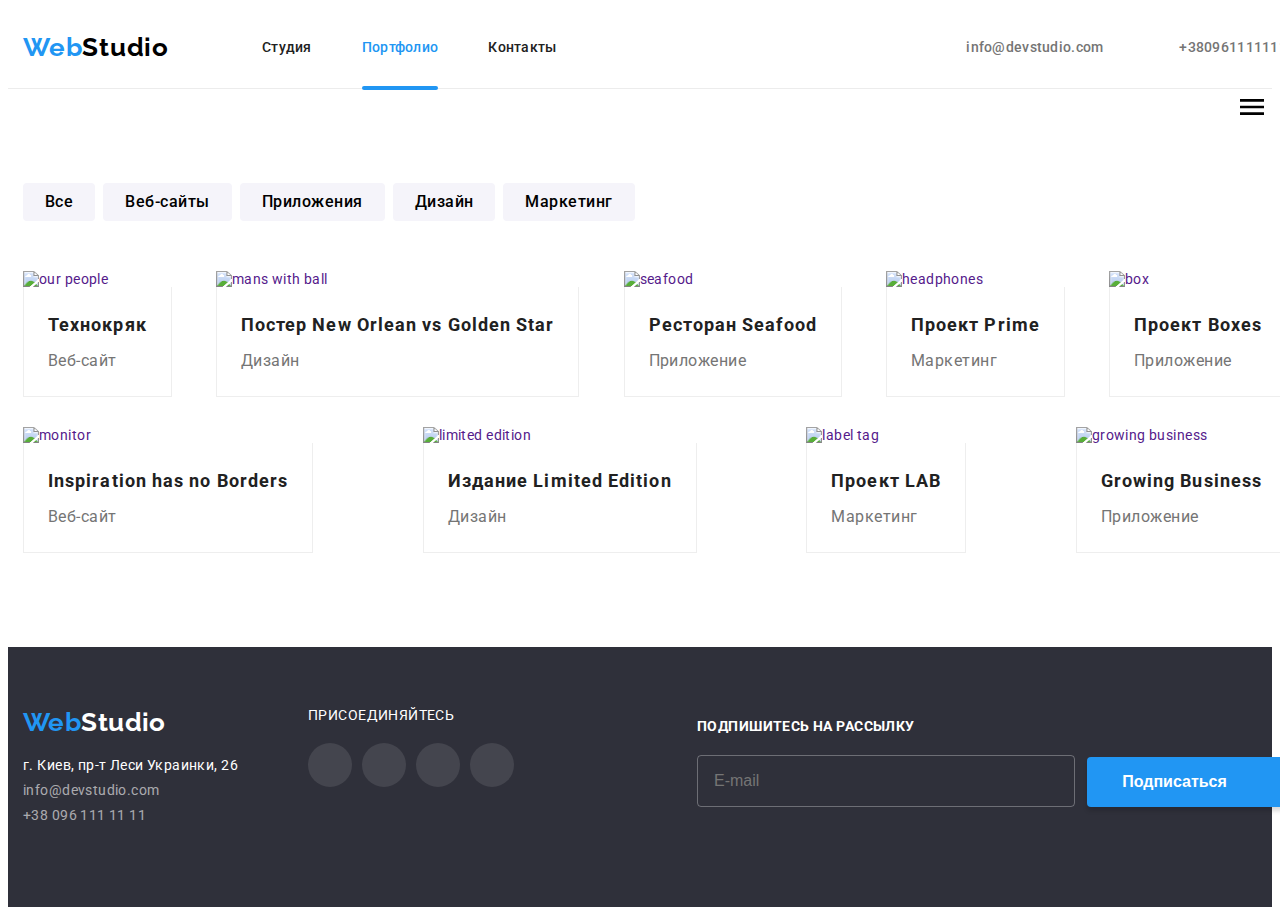
==== portfolio.html @ d94f1a77 "portfolio.scss" ====
<!DOCTYPE html>
<html lang="en">

<head>
    <meta charset="UTF-8">
    <meta http-equiv="X-UA-Compatible" content="IE=edge">
    <meta name="viewport" content="width=device-width, initial-scale=1.0">
    <title>Portfolio</title>
    <link rel="preconnect" href="https://fonts.googleapis.com">
    <link rel="preconnect" href="https://fonts.gstatic.com" crossorigin>
    <link
        href="https://fonts.googleapis.com/css2?family=Raleway:wght@700&family=Roboto:wght@400;500;700;900&display=swap"
        rel="stylesheet" />
    <link rel="stylesheet" href="https://cdnjs.cloudflare.com/ajax/libs/modern-normalize/1.1.0/modern-normalize.min.css"
        integrity="sha512-wpPYUAdjBVSE4KJnH1VR1HeZfpl1ub8YT/NKx4PuQ5NmX2tKuGu6U/JRp5y+Y8XG2tV+wKQpNHVUX03MfMFn9Q=="
        crossorigin="anonymous" referrerpolicy="no-referrer" />
    <link rel="stylesheet" href="./css/styles.css">
    <link rel="stylesheet" href="./css/main.min.css">
</head>

<body>

    <!-- header -->
    <header class="header">
        <div class="container header-container">
            <nav class="header-nav">
                <a href="./index.html" class="logo">Web<span class="logo-header">Studio</span> </a>
                <div class="header-menu">
                    <ul class="header-list list">
                        <li class="header-item"><a href="./index.html" class="header-link link">Студия</a></li>
                        <li class="header-item"><a href="./portfolio.html"
                                class="header-link link current">Портфолио</a></li>
                        <li class="header-item"><a href="" class="header-link link">Контакты</a></li>
                    </ul>
            </nav>
            <ul class="adress-list list">
                <li class="adress-mail">
                    <a href="mailto:info@devstudio.com" class="header-contacts">
                        <svg class="mailto">
                            <use href="./img/contatcs.svg#icon-envelope"></use>
                        </svg> info@devstudio.com
                    </a>
                </li>
                <li class="adress-contacts">
                    <a href="tel:380961111111" class="header-contacts">
                        <svg class="telto">
                            <use href="./img/contatcs.svg#icon-Vector-1"></use>
                        </svg>+380961111111
                    </a>
                </li>
            </ul>
        </div>
        <button type="button" class="menu-open__btn" data-menu-open>
            <svg class="open-menu__icon" width="24" height="16">
                <use href="./img/open-close.svg#icon-menu_24px"></use>
            </svg>
        </button>
        <div class="mob-menu is-hidden" data-menu>
            <div class="mob-menu__wrap">
                <div class="mob-menu__top">
                    <button type="button" class="menu-close__btn" data-menu-close>
                        <svg class="close-menu__icon" width="18" height="18">
                            <use href="./img/open-close.svg#icon-close_24px"></use>
                        </svg>
                    </button>
                    <ul class="mob-menu__nav">
                        <li class="mob-menu__item"><a href="./index.html" class="link mob-menu__nav-link">Студия</a>
                        </li>
                        <li class="mob-menu__item"><a href="./portfolio.html"
                                class="link mob-menu__nav-link mob-menu__nav-link_current">Портфолио</a>
                        </li>
                        <li class="mob-menu__item"><a href="" class="link mob-menu__nav-link">Контакты</a></li>
                    </ul>
                </div>
                <div class="mob-menu-botttom">
                    <ul class="list mob-menu__contacts-list">
                        <li class="mob-menu__contacts-item"><a href="tel:+380961111111"
                                class="link mob-menu__contacts-mobile">+38
                                096 111 11 11</a></li>
                        <li class="mob-menu__contacts-item"><a href="mailto:info@devstudio.com"
                                class="link mob-menu__contacts-mail">info@devstudio.com</a></li>
                    </ul>

                    <ul class="list mob-menu__socials">
                        <li class="social__item"><a href="https://www.Instagram.com/" target="_blank"
                                rel="noreferrer noopener" class="link mob-menu__social__link">Instagram</a></li>
                        <li class="social__item"><a href="https://www.Twitter.com/" target="_blank"
                                rel="noreferrer noopener" class="link mob-menu__social__link">Twitter</a></li>
                        <li class="social__item"><a href="https://www.Facebook.com/" target="_blank"
                                rel="noreferrer noopener" class="link mob-menu__social__link">Facebook</a></li>
                        <li class="social__item"><a href="https://www.Linkedin.com/" target="_blank"
                                rel="noreferrer noopener" class="link mob-menu__social__link">LinkedIn</a></li>
                    </ul>
                </div>
            </div>
        </div>
        </div>
    </header>
    <!-- main -->
    <main class="main-content">
        <section class="section galery">
            <div class="container">
                <h1 class="visually-hidden">hidden</h1>
                <ul class="main-btn list">
                    <li class="btn"><button type="button" class="portfolio-btn">Все</button></li>
                    <li class="btn"><button type="button" class="portfolio-btn">Веб-сайты</button></li>
                    <li class="btn"><button type="button" class="portfolio-btn">Приложения</button></li>
                    <li class="btn"><button type="button" class="portfolio-btn">Дизайн</button></li>
                    <li class="btn"><button type="button" class="portfolio-btn">Маркетинг</button></li>
                </ul>
                <!-- cards -->
                <ul class="project-list card-set">
                    <li class="project-list__item">
                        <a href="" class="project-link link">
                            <div class="setup-item-wrap">
                                <picture>
                                    <source
                                        srcset="./img/projects/project_1/project_1_mobile_450.jpg, ./img/projects/project_1/project_1_mobile_450@2x.jpg"
                                        media="max-width:767px">
                                    <source
                                        srcset="./img/projects/project_1/project_1_tablet_354.jpg, ./img/projects/project_1/project_1_tablet_354@2x.jpg"
                                        media="(max-width:1199px)">
                                    <source
                                        srcset="./img/projects/project_1/project_1_desktop_370.jpg, ./img/projects/project_1/project_1_desktop_370@2x.jpg"
                                        media="(min-width:1200px)">
                                </picture>
                                <img class="project-img" src="./img/img-1-min.jpg" alt="our people" width="370">
                                <p class="project-text">
                                    Ресурс предлагает комплексные предложения с разным уровнем функционала и
                                    сервисов.
                                    Все это позволит посетителю
                                    получить исчерпывающие сведения о компании или частном лице.
                                </p>
                            </div>

                            <div class="project-item__set">
                                <h2 class="project-item__title">Технокряк</h2>
                                <p class="project-item__text">Веб-сайт</p>
                            </div>

                        </a>



                    </li>
                    <li class="project-list__item">
                        <a href="" class="project-link link">
                            <div class="setup-item-wrap">
                                <picture>
                                    <source
                                        srcset="./img/projects/project_2/project_2_mobile_450.jpg,img/projects/project_2/project_2_mobile_450@2x.jpg"
                                        media="max-width:767px">
                                    <source
                                        srcset="./img/projects/project_2/project_2_tablet_354.jpg, ./img/projects/project_2/project_2_tablet_354@2x.jpg"
                                        media="(max-width:1199px)">
                                    <source
                                        srcset="./img/projects/project_2/project_2_desktop_370.jpg, ./img/projects/project_2/project_2_desktop_370@2x.jpg"
                                        media="(min-width:1200px)">
                                </picture>
                                <img class="project-img" src="./img/img-2-min.jpg" alt="mans with ball" width="370">
                                <p class="project-text">
                                    Ресурс предлагает комплексные предложения с разным уровнем функционала и сервисов.
                                    Все это позволит посетителю
                                    получить исчерпывающие сведения о компании или частном лице.
                                </p>
                            </div>

                            <div class="project-item__set">
                                <h2 class="project-item__title">Постер New Orlean vs Golden Star</h2>
                                <p class="project-item__text">Дизайн</p>
                            </div>
                        </a>
                    </li>
                    <li class="project-list__item">
                        <a href="" class="project-link link">
                            <div class="setup-item-wrap">
                                <picture>
                                    <source
                                        srcset="./img/projects/project_3/project_3_mobile_450.jpg, img/projects/project_3/project_3_mobile_450@2x.jpg"
                                        media="max-width:767px">
                                    <source
                                        srcset="./img/projects/project_3/project_3_tablet_354.jpg, ./img/projects/project_3/project_3_tablet_354@2x.jpg"
                                        media="(max-width:1199px)">
                                    <source
                                        srcset="./img/projects/project_3/project_3_desktop_370.jpg, ./img/projects/project_3/project_3_desktop_370@2x.jpg"
                                        media="(min-width:1200px)">
                                </picture>
                                <img class="project-img" src="./img/img-3-min.jpg" alt="seafood" width="370">
                                <p class="project-text">
                                    Ресурс предлагает комплексные предложения с разным уровнем функционала и сервисов.
                                    Все это позволит посетителю
                                    получить исчерпывающие сведения о компании или частном лице.
                                </p>
                            </div>

                            <div class="project-item__set">
                                <h2 class="project-item__title">Ресторан Seafood</h2>
                                <p class="project-item__text">Приложение</p>
                            </div>
                        </a>
                    </li>
                    <li class="project-list__item">
                        <a href="" class="project-link link">
                            <div class="setup-item-wrap">
                                <picture>
                                    <source
                                        srcset="./img/projects/project_4/project_4_mobile_450.jpg, ./img/projects/project_4/project_4_mobile_450@2x.jpg"
                                        media="max-width:767px">
                                    <source
                                        srcset="./img/projects/project_4/project_4_tablet_354.jpg, img/projects/project_4/project_4_tablet_354@2x.jpg"
                                        media="(max-width:1199px)">
                                    <source
                                        srcset="./img/projects/project_4/project_4_desktop_370.jpg, ./img/projects/project_4/project_4_desktop_370@2x.jpg"
                                        media="(min-width:1200px)">
                                </picture>
                                <img class="project-img" src="./img/img-4-min.jpg" alt="headphones" width="370">
                                <p class="project-text">
                                    Ресурс предлагает комплексные предложения с разным уровнем функционала и сервисов.
                                    Все это позволит посетителю
                                    получить исчерпывающие сведения о компании или частном лице.
                                </p>
                            </div>

                            <div class="project-item__set">
                                <h2 class="project-item__title">Проект Prime</h2>
                                <p class="project-item__text">Маркетинг</p>
                            </div>
                        </a>
                    </li>
                    <li class="project-list__item">
                        <a href="" class="project-link link">
                            <div class="setup-item-wrap">
                                <picture>
                                    <source
                                        srcset="./img/projects/project_5/project_5_mobile_450.jpg, ./img/projects/project_5/project_5_mobile_450@2x.jpg"
                                        media="max-width:767px">
                                    <source
                                        srcset="./img/projects/project_5/project_5_tablet_354.jpg, img/projects/project_5/project_5_tablet_354@2x.jpg"
                                        media="(max-width:1199px)">
                                    <source
                                        srcset="./img/projects/project_5/project_5_desktop_370.jpg, ./img/projects/project_5/project_5_desktop_370@2x.jpg"
                                        media="(min-width:1200px)">
                                </picture>
                                <img class="project-img" src=" ./img/img-5-min.jpg" alt="box" width="370">
                                <p class="project-text">
                                    Ресурс предлагает комплексные предложения с разным уровнем функционала и сервисов.
                                    Все это позволит посетителю
                                    получить исчерпывающие сведения о компании или частном лице.
                                </p>
                            </div>

                            <div class="project-item__set">
                                <h2 class="project-item__title">Проект Boxes</h2>
                                <p class="project-item__text">Приложение</p>
                            </div>
                        </a>
                    </li>
                    <li class="project-list__item">
                        <a href="" class="project-link link">
                            <div class="setup-item-wrap">
                                <picture>
                                    <source
                                        srcset="./img/projects/project_6/project_6_mobile_450.jpg, img/projects/project_6/project_6_mobile_450@2x.jpg"
                                        media="max-width:767px">
                                    <source
                                        srcset="./img/projects/project_6/project_6_tablet_354.jpg, ./img/projects/project_6/project_6_tablet_354@2x.jpg"
                                        media="(max-width:1199px)">
                                    <source
                                        srcset="./img/projects/project_6/project_6_desktop_370.jpg, ./img/projects/project_6/project_6_desktop_370@2x.jpg"
                                        media="(min-width:1200px)">
                                </picture>
                                <img class="project-img" src="./img/img-6-min.jpg" alt="monitor" width="370">
                                <p class="project-text">
                                    Ресурс предлагает комплексные предложения с разным уровнем функционала и сервисов.
                                    Все это позволит посетителю
                                    получить исчерпывающие сведения о компании или частном лице.
                                </p>
                            </div>

                            <div class="project-item__set">
                                <h2 class="project-item__title">Inspiration has no Borders</h2>
                                <p class="project-item__text">Веб-сайт</p>
                            </div>
                        </a>
                    </li>
                    <li class="project-list__item">
                        <a href="" class="project-link link">
                            <div class="setup-item-wrap">
                                <picture>
                                    <source
                                        srcset="./img/projects/project_7/project_7_mobile_450.jpg, ./img/projects/project_7/project_7_mobile_450@2x.jpg"
                                        media="max-width:767px">
                                    <source
                                        srcset="./img/projects/project_7/project_7_tablet_354.jpg, img/projects/project_7/project_7_tablet_354@2x.jpg"
                                        media="(max-width:1199px)">
                                    <source
                                        srcset="./img/projects/project_7/project_7_desktop_370.jpg, ./img/projects/project_7/project_7_desktop_370@2x.jpg"
                                        media="(min-width:1200px)">
                                </picture>
                                <img class="project-img" src="./img/img-7-min.jpg" alt="limited edition" width="370">
                                <p class="project-text">
                                    Ресурс предлагает комплексные предложения с разным уровнем функционала и сервисов.
                                    Все это позволит посетителю
                                    получить исчерпывающие сведения о компании или частном лице.
                                </p>
                            </div>

                            <div class="project-item__set">
                                <h2 class="project-item__title">Издание Limited Edition</h2>
                                <p class="project-item__text">Дизайн</p>
                            </div>
                        </a>
                    </li>
                    <li class="project-list__item">
                        <a href="" class="project-link link">
                            <div class="setup-item-wrap">
                                <picture>
                                    <source
                                        srcset="./img/projects/project_8/project_8_mobile_450.jpg, ./img/projects/project_8/project_8_mobile_450@2x.jpg"
                                        media="max-width:767px">
                                    <source
                                        srcset="./img/projects/project_8/project_8_tablet_354.jpg, ./img/projects/project_8/project_8_tablet_354@2x.jpg"
                                        media="(max-width:1199px)">
                                    <source
                                        srcset="./img/projects/project_8/project_8_desktop_370.jpg, ./img/projects/project_8/project_8_desktop_370@2x.jpg"
                                        media="(min-width:1200px)">
                                </picture>
                                <img class="project-img" src="./img/img-8-min.jpg" alt="label tag" width="370">
                                <p class="project-text">
                                    Ресурс предлагает комплексные предложения с разным уровнем функционала и сервисов.
                                    Все это позволит посетителю
                                    получить исчерпывающие сведения о компании или частном лице.
                                </p>
                            </div>

                            <div class="project-item__set">
                                <h2 class="project-item__title">Проект LAB</h2>
                                <p class="project-item__text">Маркетинг</p>
                            </div>
                        </a>
                    </li>
                    <li class="project-list__item">
                        <a href="" class="project-link link">
                            <div class="setup-item-wrap">
                                <picture>
                                    <source
                                        srcset="./img/projects/project_9/project_9_mobile_450.jpg, ./img/projects/project_9/project_9_mobile_450@2x.jpg"
                                        media="max-width:767px">
                                    <source
                                        srcset="./img/projects/project_9/project_9_tablet_354.jpg, ./img/projects/project_9/project_9_tablet_354@2x.jpg"
                                        media="(max-width:1199px)">
                                    <source
                                        srcset="./img/projects/project_9/project_9_desktop_370.jpg, ./img/projects/project_9/project_9_desktop_370@2x.jpg"
                                        media="(min-width:1200px)">
                                </picture>
                                <img class="project-img" src="./img/img-9-min.jpg" alt="growing business" width="370">
                                <p class="project-text">
                                    Ресурс предлагает комплексные предложения с разным уровнем функционала и сервисов.
                                    Все это позволит посетителю
                                    получить исчерпывающие сведения о компании или частном лице.
                                </p>
                            </div>

                            <div class="project-item__set">
                                <h2 class="project-item__title">Growing Business</h2>
                                <p class="project-item__text">Приложение</p>
                            </div>
                        </a>
                    </li>
                </ul>
            </div>
        </section>
    </main>

    <!-- footer -->
<footer class="footer">
    <section class="container footer__wrap">
        <div class="footer-info__wrap">
            <div class="footer-contacts__wrap">
                <a class="footer-logo link" href="./index.html"><span class="footer-logo-web">Web</span><span
                        class="footer-logo-studio">Studio</span></a>
                <div class="footer-adress__wrap">
                    <address><a href="https://goo.gl/maps/CzD2CsyNjKXHCDds6" target="_blank" rel="noopener noreferrer"
                            class="footer-adress link">г. Киев, пр-т Леси Украинки, 26<br /></a></address>
                </div>
                <div class="footer-mail__wrap">
                    <a href="info@devstudio.com" class="footer-mail link">info@devstudio.com</a><br />
                </div>
                <a href="tel:++380961111111" class="footer-tel link">+38 096 111 11 11</a>
            </div>


            <div class="footer-social__wrap">
                <p class="footer-social__title">присоединяйтесь</p>
                <ul class="social-list">
                    <li class="social-list__item">
                        <a href="" class="footer-social-link">
                            <svg class="social-icon" width="20" height="20">
                                <use href="./img/social-icon.svg#icon-instagram-2-1"></use>
                            </svg>
                        </a>
                    </li>
                    <li class="social-list__item">
                        <a href="" class="footer-social-link">
                            <svg class="social-icon" width="20" height="20">
                                <use href="./img/social-icon.svg#icon-twitter-1-1"></use>
                            </svg>
                        </a>
                    </li>
                    <li class="social-list__item">
                        <a href="" class="footer-social-link">
                            <svg class="social-icon" width="20" height="20">
                                <use href="./img/social-icon.svg#icon-facebook-1-1"></use>
                            </svg>
                        </a>
                    </li>
                    <li class="social-list__item">
                        <a href="" class="footer-social-link">
                            <svg class="social-icon" width="20" height="20">
                                <use href="./img/social-icon.svg#icon-linkedin-1-1"></use>
                            </svg>
                        </a>
                    </li>
                </ul>
            </div>
        </div>
        <!-- subscribe -->
        <div class="footer-subcr__wrap">
            <p class="footer-subscr__title">Подпишитесь на рассылку</p>
            <form action="#" class="footer-subscr__form">
                <input type="text" minlength="2" name="email" class="subscr" id="email" required="required"
                    placeholder="E-mail" autocomplete="off" />
                <button type="submit" class="submit-btn">Подписаться
                    <svg class="submit-icon" width="25" height="25">
                        <use href="./img/iconsend.svg#icon-icon-send"></use>
                    </svg>
                </button>
            </form>
        </div>
    </section>
</footer>
    <script src="./js/modal.js"></script>
    <script src="./js/menu.js"></script>
</body>

</html>
---- css/styles.css ----
/*----------------- logo ------------------*/

 /*--------------   header   ---------------*/

  /*------------------ hero -----------------*/

  /*--------------- button      -------------*/
 
 /*---------------- main-section ------------*/
 
 /*-------------------- work -----------------*/
 
 /*------------------- our_team  -------------*/
 
 /*----------------   our clients  -----------*/

 /*-------------------- footer    -------------*/
 
 /*------------------   subscribe    ----------*/

 /*---------------      portfolio      ---------*/

 /*---------           portfolio-btn     -------*/

 /*-------------         cards       -----------*/
 
/*--------------        modal         ----------*/
---- css/main.min.css ----
.submit-btn,.footer-social-link,.check-box,.check-text,.modal-close,.clients-link,.team-social-link,.work-img-title,.section-pic_item,.menu-close__btn,.header-mail,.adress-contacts,.adress-mail,.header-nav{display:-webkit-box;display:-ms-flexbox;display:flex;-webkit-box-align:center;-ms-flex-align:center;align-items:center}:root{--secondary-text-color: #757575;--primary-text-color: #212121;--primary-black-color: #000000;--accent-text-color: #2196F3;--primary-whyte-color: #ffffff;--secondary-background-color: #F5F4FA;--address-footer-color: rgba(255, 255, 255, 0.6);--footer-background-color: #2F303A;--second-accent-text-color: #2191F3;--social-icon-color: #AFB1B8;--button-hover-color: #188ce8;--effects-option: 250ms cubic-bezier(0.4, 0, 0.2, 1)}.visually-hidden{position:absolute;width:1px;height:1px;margin:1px;border:0;padding:0;white-space:nowrap;-webkit-clip-path:inset(100%);clip-path:inset(100%);clip:rect(0 0 0 0);overflow:hidden}.section{padding-top:94px;padding-bottom:94px}.container{width:100%;padding-left:15px;padding-right:15px;margin:0 auto}@media screen and (min-widht: 480px){.container{width:480px}}@media screen and (min-widht: 768px){.container{width:768px}}@media screen and (min-widht: 1200px){.container{width:1200px}}.hero .button{font-family:inherit;font-size:16px;font-weight:700;line-height:1.87;letter-spacing:.06em;color:#fff;background-color:#2196f3;cursor:pointer;border:none;padding:10px 32px;-webkit-box-shadow:0px 4px 4px rgba(0,0,0,.15);box-shadow:0px 4px 4px rgba(0,0,0,.15);border-radius:4px;-webkit-transition:color 250ms cubic-bezier(0.4, 0, 0.2, 1),background-color 250ms cubic-bezier(0.4, 0, 0.2, 1);transition:color 250ms cubic-bezier(0.4, 0, 0.2, 1),background-color 250ms cubic-bezier(0.4, 0, 0.2, 1)}.hero .button:hover,.hero .button:focus{background-color:#188ce8}.main-btn{display:-webkit-box;display:-ms-flexbox;display:flex;-ms-flex-wrap:wrap;flex-wrap:wrap;margin-top:-15px;margin-bottom:40px;margin-left:-8px}@media screen and (min-widht: 768px){.main-btn{margin-bottom:30px;-webkit-box-pack:center;-ms-flex-pack:center;justify-content:center}}@media screen and (min-widht: 1200px){.main-btn{margin-bottom:50px}}.btn{cursor:pointer;border:none;-webkit-box-align:center;-ms-flex-align:center;align-items:center;color:#212121;margin-left:8px;margin-top:15px}.portfolio-btn{font-family:inherit;font-size:16px;font-weight:500;line-height:1.62;letter-spacing:.03em;text-align:center;border-radius:4px;padding:6px 22px;cursor:pointer;border:none;background-color:#f5f4fa;-webkit-transition:color 250ms cubic-bezier(0.4, 0, 0.2, 1),background-color 250ms cubic-bezier(0.4, 0, 0.2, 1),-webkit-box-shadow 250ms cubic-bezier(0.4, 0, 0.2, 1);transition:color 250ms cubic-bezier(0.4, 0, 0.2, 1),background-color 250ms cubic-bezier(0.4, 0, 0.2, 1),-webkit-box-shadow 250ms cubic-bezier(0.4, 0, 0.2, 1);transition:color 250ms cubic-bezier(0.4, 0, 0.2, 1),box-shadow 250ms cubic-bezier(0.4, 0, 0.2, 1),background-color 250ms cubic-bezier(0.4, 0, 0.2, 1);transition:color 250ms cubic-bezier(0.4, 0, 0.2, 1),box-shadow 250ms cubic-bezier(0.4, 0, 0.2, 1),background-color 250ms cubic-bezier(0.4, 0, 0.2, 1),-webkit-box-shadow 250ms cubic-bezier(0.4, 0, 0.2, 1)}.portfolio-btn:hover,.portfolio-btn:focus,.portfolio-btn:active{color:#fff;background-color:#2196f3;-webkit-box-shadow:0px 3px 1px rgba(0,0,0,.1),0px 1px 2px rgba(0,0,0,.08),0px 2px 2px rgba(0,0,0,.12);box-shadow:0px 3px 1px rgba(0,0,0,.1),0px 1px 2px rgba(0,0,0,.08),0px 2px 2px rgba(0,0,0,.12)}.top-text{font-size:36px;font-weight:700;line-height:1.16;letter-spacing:.03em;text-align:center;color:#212121}.logo{color:#2196f3;text-decoration:none;font-family:"Raleway";font-size:26px;font-weight:700;line-height:1.2;letter-spacing:.03em;margin-right:93px;display:block;padding-top:24px;padding-bottom:25px}.logo-header{color:#000;text-decoration:none}.header{border-bottom:1px solid #ececec}.adress-list{display:-webkit-box;display:-ms-flexbox;display:flex;margin-left:auto}@media screen and (max-width: 786px){.adress-list{display:none}}.adress-contacts:not(:last-child){margin-left:50px}.header-container{display:-webkit-box;display:-ms-flexbox;display:flex;-webkit-box-align:center;-ms-flex-align:center;align-items:center}.header-list{display:-webkit-box;display:-ms-flexbox;display:flex;-webkit-box-align:center;-ms-flex-align:center;align-items:center}@media screen and (max-width: 786px){.header-menu{display:none}}.header-link{display:block;padding-top:32px;padding-bottom:32px;color:#212121;font-size:14px;font-weight:500;line-height:1.14;letter-spacing:.02em;position:relative;-webkit-transition:color 250ms cubic-bezier(0.4, 0, 0.2, 1);transition:color 250ms cubic-bezier(0.4, 0, 0.2, 1)}.header-link:hover,.header-link:focus{color:#2196f3}.header-link.current::after{content:"";width:100%;height:4px;background-color:#2196f3;border-radius:2px;position:absolute;left:0;bottom:-2px}.header-link.current{color:#2196f3}.header-item:not(:last-child),.mailtel:not(:last-child){margin-right:50px}.header-mail{color:#757575;text-decoration:none;font-size:14px;font-weight:500;line-height:1.14;letter-spacing:.02em;padding-top:30px;padding-bottom:30px}.header-contacts{color:#757575;text-decoration:none;font-size:14px;font-weight:500;line-height:1.14;letter-spacing:.02em;padding-top:30px;padding-bottom:30px;margin-left:50px;-webkit-transition:color 250ms cubic-bezier(0.4, 0, 0.2, 1);transition:color 250ms cubic-bezier(0.4, 0, 0.2, 1)}.header-contacts:hover,.header-contacts:focus{color:#2196f3}.mailto,.telto{width:16px;height:16px;display:inline-block;vertical-align:middle;fill:currentColor;margin-right:10px}.mob-menu{position:fixed;z-index:5;inset:0;padding:48px 40px;background-color:#fff;-webkit-transition:250ms cubic-bezier(0.4, 0, 0.2, 1);transition:250ms cubic-bezier(0.4, 0, 0.2, 1)}.mob-menu.is-hidden{-webkit-transform:translateX(100%);transform:translateX(100%)}.mob-menu__wrap{display:-webkit-box;display:-ms-flexbox;display:flex;-webkit-box-orient:vertical;-webkit-box-direction:normal;-ms-flex-direction:column;flex-direction:column;-webkit-box-pack:justify;-ms-flex-pack:justify;justify-content:space-between;height:100%}.mob-menu-botttom{margin-top:auto}.menu-open__btn{width:40px;height:40px;background-color:rgba(0,0,0,0);border:none;-webkit-transition:fill 250ms cubic-bezier(0.4, 0, 0.2, 1);transition:fill 250ms cubic-bezier(0.4, 0, 0.2, 1)}.menu-open__btn:hover,.menu-open__btn:focus,.menu-open__btn:active{fill:#188ce8}@media screen and (min-width: 786px){.menu-open__btn{display:none}}.menu-close__btn{width:40px;height:40px;position:absolute;top:10px;right:15px;border:none;border-radius:50%;background-color:rgba(0,0,0,0);display:block;margin-left:auto;cursor:pointer;margin-bottom:-40px}.menu-open__btn,.menu-close__btn{display:block;margin-left:auto;cursor:pointer;margin-bottom:-40px}.close-menu__icon{fill:#757575;-webkit-transition:250ms cubic-bezier(0.4, 0, 0.2, 1);transition:250ms cubic-bezier(0.4, 0, 0.2, 1)}.close-menu__icon:hover,.close-menu__icon:focus{fill:#2196f3}.open-menu__icon:hover,.open-menu__icon:focus{fill:#2196f3}.mob-menu__item:not(:last-child){margin-bottom:30px}.mob-menu__nav-link{font-size:40px;font-weight:500;letter-spacing:.02em;color:#212121}.mob-menu__nav-link:hover,.mob-menu__nav-link:focus,.mob-menu__nav-link:active,.mob-menu__nav-link_current{color:#2196f3;-webkit-transition:250ms cubic-bezier(0.4, 0, 0.2, 1);transition:250ms cubic-bezier(0.4, 0, 0.2, 1)}.mob-menu__item-link-current{color:#2196f3}.mob-menu__contacts-list{margin-bottom:64px}.mob-menu__contacts-item:not(:last-child){margin-bottom:32px}.mob-menu__contacts-mobile{font-size:34px;font-weight:500;letter-spacing:.02em;color:#2196f3}.mob-menu__contacts-mail{font-size:24px;font-weight:500;letter-spacing:.02em;color:#757575}.mob-menu__contacts-mail:hover,.mob-menu__contacts-mail:focus,.mob-menu__contacts-mail:active{color:#2196f3}.mob-menu__socials{display:-webkit-box;display:-ms-flexbox;display:flex;-ms-flex-wrap:wrap;flex-wrap:wrap;margin-left:-10px;margin-right:-10px}.social__item{padding-right:10px;margin-left:10px;margin-top:10px}.social__item:not(:last-child){border-right:1px solid rgba(33,33,33,.2)}.social__item:first-child{padding-left:0px}.mob-menu__social__link{font-size:18px;font-weight:500;line-height:1.22;letter-spacing:.02em;color:#2196f3}.hero{width:100%;background:var(--footer-background-color);padding-top:118px;padding-bottom:118px;margin-left:auto;margin-right:auto;text-align:center;background-repeat:no-repeat;background-position:center;background-size:cover;background-image:-webkit-gradient(linear, left top, left bottom, from(rgba(47, 48, 58, 0.4)), to(rgba(47, 48, 58, 0.4))),url(..//../img/Hero-img1x-mobile.jpg);background-image:linear-gradient(rgba(47, 48, 58, 0.4), rgba(47, 48, 58, 0.4)),url(..//../img/Hero-img1x-mobile.jpg)}@media(-webkit-min-device-pixel-ratio: 2),(min-resolution: 192dpi){.hero{background-image:-webkit-gradient(linear, left top, left bottom, from(rgba(47, 48, 58, 0.4)), to(rgba(47, 48, 58, 0.4))),url(..//../img/hero/Hero-img2x-mobile.jpg);background-image:linear-gradient(rgba(47, 48, 58, 0.4), rgba(47, 48, 58, 0.4)),url(..//../img/hero/Hero-img2x-mobile.jpg)}}@media screen and (-webkit-min-device-pixel-ratio: 2)and (min-width: 768px),screen and (min-resolution: 192dpi)and (min-width: 768px){.hero{background-image:-webkit-gradient(linear, left top, left bottom, from(rgba(47, 48, 58, 0.4)), to(rgba(47, 48, 58, 0.4))),url(..//../img/hero/Hero-img1x-tablet.jpg);background-image:linear-gradient(rgba(47, 48, 58, 0.4), rgba(47, 48, 58, 0.4)),url(..//../img/hero/Hero-img1x-tablet.jpg)}}@media screen and (min-width: 768px){.hero{background-image:-webkit-gradient(linear, left top, left bottom, from(rgba(47, 48, 58, 0.4)), to(rgba(47, 48, 58, 0.4))),url(..//../img/hero/Hero-img1x-tablet.jpg);background-image:linear-gradient(rgba(47, 48, 58, 0.4), rgba(47, 48, 58, 0.4)),url(..//../img/hero/Hero-img1x-tablet.jpg)}}@media screen and (min-width: 768px)and (min-device-pixel-ratio: 2),screen and (min-width: 768px)and (-webkit-min-device-pixel-ratio: 2),screen and (min-width: 768px)and (min-resolution: 192dpi),screen and (min-width: 768px)and (min-resolution: 2dppx){.hero{background-image:-webkit-gradient(linear, left top, left bottom, from(rgba(47, 48, 58, 0.4)), to(rgba(47, 48, 58, 0.4))),url(..//../img/hero/Hero-img2x-tablet.jpg);background-image:linear-gradient(rgba(47, 48, 58, 0.4), rgba(47, 48, 58, 0.4)),url(..//../img/hero/Hero-img2x-tablet.jpg)}}@media screen and (min-width: 1200px){.hero{min-height:600px;padding-bottom:200px;padding-top:200px;background-image:-webkit-gradient(linear, left top, left bottom, from(rgba(47, 48, 58, 0.4)), to(rgba(47, 48, 58, 0.4))),url(..//../img/hero/Hero-Img1x-desk.jpg);background-image:linear-gradient(rgba(47, 48, 58, 0.4), rgba(47, 48, 58, 0.4)),url(..//../img/hero/Hero-Img1x-desk.jpg)}}@media screen and (min-width: 1200px)and (min-device-pixel-ratio: 2),screen and (min-width: 1200px)and (-webkit-min-device-pixel-ratio: 2),screen and (min-width: 1200px)and (min-resolution: 192dpi),screen and (min-width: 1200px)and (min-resolution: 2dppx){.hero{background-image:-webkit-gradient(linear, left top, left bottom, from(rgba(47, 48, 58, 0.4)), to(rgba(47, 48, 58, 0.4))),url(..//../img/hero/Hero-Img2x-desk.jpg);background-image:linear-gradient(rgba(47, 48, 58, 0.4), rgba(47, 48, 58, 0.4)),url(..//../img/hero/Hero-Img2x-desk.jpg)}}.hero .hero-title{text-align:center;margin-left:auto;margin-right:auto;margin-bottom:30px;max-width:360px;text-transform:uppercase;font-size:26px;font-weight:900;line-height:1.62;letter-spacing:.06em;color:#fff}@media screen and (min-width: 1200px){.hero .hero-title{max-width:696px;font-size:44px;line-height:1.36}}@media screen and (min-width: 768px){.main-section{display:-webkit-box;display:-ms-flexbox;display:flex;-ms-flex-wrap:wrap;flex-wrap:wrap;-webkit-box-pack:justify;-ms-flex-pack:justify;justify-content:space-between;margin-bottom:-30px}}@media screen and (max-width: 767px){.main-about{width:100%;margin-bottom:30px}}@media screen and (min-width: 768px){.main-about{width:calc((100% - 30px)/2);margin-bottom:30px}}@media screen and (min-width: 1200px){.main-about{width:calc((100% - 90px)/4)}}.main-about .main-about+.main-about{margin-top:30px}@media screen and (min-widtg: 768px){.main-about .main-about+.main-about{margin-top:0}}.main-section-item{display:-webkit-box;display:-ms-flexbox;display:flex;-webkit-box-orient:vertical;-webkit-box-direction:normal;-ms-flex-direction:column;flex-direction:column;-webkit-box-align:center;-ms-flex-align:center;align-items:center;-webkit-box-pack:center;-ms-flex-pack:center;justify-content:center;height:120px;background-color:#f5f4fa;border-radius:4px;margin-bottom:30px}@media screen and (min-widht: 768px){.main-section-item{width:354px;display:-webkit-box;display:-ms-flexbox;display:flex;-webkit-box-align:center;-ms-flex-align:center;align-items:center;-webkit-box-pack:center;-ms-flex-pack:center;justify-content:center}}@media screen and (min-width: 1200px){.main-section-item{width:270px;height:120px}}.main-title{text-transform:uppercase;margin-bottom:10px;font-size:700;line-height:1.14;color:#212121}.main-text{text-align:left;font-size:400;line-height:1.71;color:#757575}.about-deal{display:none;padding-top:0px}@media screen and (min-width: 1200px){.about-deal{display:-webkit-box;display:-ms-flexbox;display:flex}}.section-pic{display:-webkit-box;display:-ms-flexbox;display:flex;-ms-flex-wrap:wrap;flex-wrap:wrap;-webkit-box-pack:center;-ms-flex-pack:center;justify-content:center;margin-top:50px}.section-pic_item{-ms-flex-preferred-size:calc(33.3333333333% - 30px);flex-basis:calc(33.3333333333% - 30px);position:relative}.section-pic_item:not(:last-child){margin-right:30px}.section-item.centered,.team-item.centered{text-align:center}.section-item{font-size:36px;font-weight:700;line-height:1.17;letter-spacing:.03em;color:#000}.work-img-title{-webkit-box-pack:center;-ms-flex-pack:center;justify-content:center;position:absolute;font-weight:700;letter-spacing:.03em;text-align:center;text-transform:uppercase;color:#fff;bottom:0;background-color:rgba(47,48,58,.8);width:100%;height:70px}.our-team{background:#f5f4fa}.team-text{padding-top:30px;padding-bottom:30px;background-color:#fff;-webkit-box-shadow:0px 1px 3px rgba(0,0,0,.12),0px 1px 1px rgba(0,0,0,.14),0px 2px 1px rgba(0,0,0,.2);box-shadow:0px 1px 3px rgba(0,0,0,.12),0px 1px 1px rgba(0,0,0,.14),0px 2px 1px rgba(0,0,0,.2);border-radius:0px 0px 4px 4px}.team-head{width:100%}@media screen and (min-width: 768px){.team-pic{display:-webkit-box;display:-ms-flexbox;display:flex;-ms-flex-wrap:wrap;flex-wrap:wrap}}@media screen and (min-width: 1200px){.team-pic{-ms-flex-wrap:nowrap;flex-wrap:nowrap}}.team-image{margin-bottom:30px;-webkit-box-shadow:0px 1px 3px rgba(0,0,0,.12),0px 1px 1px rgba(0,0,0,.14),0px 2px 1px rgba(0,0,0,.2);box-shadow:0px 1px 3px rgba(0,0,0,.12),0px 1px 1px rgba(0,0,0,.14),0px 2px 1px rgba(0,0,0,.2);border-radius:0px 0px 4px 4px}@media screen and (min-width: 768px){.team-image{-ms-flex-preferred-size:calc(50% - 30px);flex-basis:calc(50% - 30px);margin-right:30px}}@media screen and (min-width: 1200px){.team-image{margin-top:0px;-ms-flex-preferred-size:calc(25% - 30px);flex-basis:calc(25% - 30px)}}.team-name{font-size:16px;font-weight:500;line-height:1.18;letter-spacing:.03em;text-align:center;color:#212121;margin-bottom:10px}.pic-text{text-align:center;font-size:16px;line-height:1.19;letter-spacing:.03em;color:#757575;margin-bottom:16px}.team-item{font-size:36px;font-weight:700;line-height:1.17;letter-spacing:.03em;margin-bottom:50px;color:#000}.team-social-list{display:-webkit-box;display:-ms-flexbox;display:flex;-webkit-box-pack:center;-ms-flex-pack:center;justify-content:center}.team-social-list:not(:last-child){margin-right:10px}.team-social-item{width:44px;height:44px}.team-social-item+.team-social-item{margin-left:10px}.team-social-link{width:100%;height:100%;border-radius:50%;-webkit-box-pack:center;-ms-flex-pack:center;justify-content:center;color:#afb1b8;-webkit-transition:color 250ms cubic-bezier(0.4, 0, 0.2, 1),background-color 250ms cubic-bezier(0.4, 0, 0.2, 1);transition:color 250ms cubic-bezier(0.4, 0, 0.2, 1),background-color 250ms cubic-bezier(0.4, 0, 0.2, 1)}.team-social-link:hover,.team-social-link:focus{background-color:#2196f3;color:#fff}.team-social-icon{fill:currentColor}.clients-list{display:-webkit-box;display:-ms-flexbox;display:flex;-ms-flex-wrap:wrap;flex-wrap:wrap;-webkit-box-pack:justify;-ms-flex-pack:justify;justify-content:space-between;margin-top:30px;margin-bottom:-30px}@media screen and (min-width: 1200px){.clients-list{margin-top:50px;margin-bottom:0}}.clients-list__item{width:calc((100% - 30px)/2);margin-bottom:30px}@media screen and (min-width: 768px){.clients-list__item{width:calc((100% - 60px)/3)}}@media screen and (min-width: 1200px){.clients-list__item{width:calc((100% - 150px)/6);margin-bottom:0}}.clients-link{width:100%;height:92px;-webkit-box-pack:center;-ms-flex-pack:center;justify-content:center;color:#afb1b8;border:1px solid #afb1b8;border-radius:4px;-webkit-transition:color 250ms cubic-bezier(0.4, 0, 0.2, 1),background-color 250ms cubic-bezier(0.4, 0, 0.2, 1);transition:color 250ms cubic-bezier(0.4, 0, 0.2, 1),background-color 250ms cubic-bezier(0.4, 0, 0.2, 1)}.clients-link:hover,.clients-link:focus{color:#2196f3;border-color:#2196f3}.clients-icon{fill:currentColor}.main-content{display:block}.project-list{display:block;margin-top:40px;margin-bottom:-30px}@media screen and (min-width: 768px){.project-list{display:-webkit-box;display:-ms-flexbox;display:flex;-webkit-box-pack:justify;-ms-flex-pack:justify;justify-content:space-between;-ms-flex-wrap:wrap;flex-wrap:wrap}}@media screen and (min-width: 1200px){.project-list{margin-top:50px}}.project-list__item{margin-bottom:30px}@media screen and (min-widht: 768px){.project-list__item{-ms-flex-preferred-size:calc((100% - 30px)/2);flex-basis:calc((100% - 30px)/2)}}@media screen and (min-widht: 1200px){.project-list__item{-ms-flex-preferred-size:calc((100% - 60px)/3);flex-basis:calc((100% - 60px)/3)}}.project-link{display:-webkit-box;display:-ms-flexbox;display:flex;-webkit-box-orient:vertical;-webkit-box-direction:normal;-ms-flex-direction:column;flex-direction:column;max-width:100%;height:100%;-webkit-transition:-webkit-box-shadow 250ms cubic-bezier(0.4, 0, 0.2, 1);transition:-webkit-box-shadow 250ms cubic-bezier(0.4, 0, 0.2, 1);transition:box-shadow 250ms cubic-bezier(0.4, 0, 0.2, 1);transition:box-shadow 250ms cubic-bezier(0.4, 0, 0.2, 1), -webkit-box-shadow 250ms cubic-bezier(0.4, 0, 0.2, 1)}.project-link:hover,.project-link:focus{-webkit-box-shadow:0px 1px 1px rgba(0,0,0,.12),0px 4px 4px rgba(0,0,0,.06),1px 4px 6px rgba(0,0,0,.16);box-shadow:0px 1px 1px rgba(0,0,0,.12),0px 4px 4px rgba(0,0,0,.06),1px 4px 6px rgba(0,0,0,.16)}.project-link:hover .project-text,.project-link:focus .project-text{-webkit-transform:translateY(0);transform:translateY(0)}.project-img{width:100%}.project-item__set{padding:20px 24px;border:1px solid #eee;border-top:none;-webkit-box-flex:1;-ms-flex-positive:1;flex-grow:1}.project-item__title{font-size:18px;line-height:2;letter-spacing:.06em;color:#212121;margin-bottom:4px}.project-item__text{font-size:16px;font-weight:400;line-height:1.8;letter-spacing:.03em;color:#757575}.setup-item-wrap{position:relative;overflow:hidden}.project-text{position:absolute;width:100%;height:100%;bottom:0;font-size:18px;font-weight:400;line-height:1.56;letter-spacing:.03em;color:#fff;background:rgba(33,150,243,.9);height:100%;padding:63px 24px;-webkit-transform:translateY(100%);transform:translateY(100%);-webkit-transition:-webkit-transform 250ms;transition:-webkit-transform 250ms;transition:transform 250ms;transition:transform 250ms, -webkit-transform 250ms;overflow-y:auto}.project-list__item:hover.project-text{-webkit-transform:translateY(0);transform:translateY(0)}.portfolio-item{font-size:16px;font-weight:600;line-height:1.62;letter-spacing:.03em;background-color:#fff;border-radius:4px;color:#000}.portfolio-item{cursor:pointer}.backdrop{width:100vw;height:100vh;background-color:rgba(0,0,0,.2);position:fixed;top:0;left:0;-webkit-transition:opacity 250ms,visibility 250ms;transition:opacity 250ms,visibility 250ms}.backdrop.is-hidden .modal{-webkit-transform:translate(-50%, -50%) scale(2) rotate(180deg);transform:translate(-50%, -50%) scale(2) rotate(180deg)}.modal{width:528px;min-height:581px;background-color:#fff;-webkit-box-shadow:0px 1px 3px rgba(0,0,0,.12),0px 1px 1px rgba(0,0,0,.14),0px 2px 1px rgba(0,0,0,.2);box-shadow:0px 1px 3px rgba(0,0,0,.12),0px 1px 1px rgba(0,0,0,.14),0px 2px 1px rgba(0,0,0,.2);border-radius:4px;position:absolute;top:50%;left:50%;-webkit-transform:translate(-50%, -50%) scale(1) rotate(0);transform:translate(-50%, -50%) scale(1) rotate(0);-webkit-transition:-webkit-transform 250ms cubic-bezier(0.4, 0, 0.2, 1);transition:-webkit-transform 250ms cubic-bezier(0.4, 0, 0.2, 1);transition:transform 250ms cubic-bezier(0.4, 0, 0.2, 1);transition:transform 250ms cubic-bezier(0.4, 0, 0.2, 1), -webkit-transform 250ms cubic-bezier(0.4, 0, 0.2, 1);padding:40px}@media screen and (max-width: 479px){.modal{padding:5%;width:100%;height:100%}}@media screen and (min-width: 480px){.modal{min-width:450px;max-height:609px}}@media screen and (min-width: 1200px){.modal{width:528px;height:581px}}.modal-title{font-size:20px;font-weight:700;line-height:1.15;letter-spacing:.03em;text-align:center;color:var(--primary-text-color);margin-bottom:12px}@media screen and (max-width: 479px){.modal-title{font-size:4.17vw}}.modal-form{display:-webkit-box;display:-ms-flexbox;display:flex;-webkit-box-orient:vertical;-webkit-box-direction:normal;-ms-flex-direction:column;flex-direction:column}.modal-close{width:30px;height:30px;background-color:#fff;border:1px solid rgba(0,0,0,.1);border-radius:50%;position:absolute;top:8px;right:8px;cursor:pointer;-webkit-box-pack:center;-ms-flex-pack:center;justify-content:center;color:#757575;-webkit-transition:color 250ms cubic-bezier(0.4, 0, 0.2, 1),background-color 250ms cubic-bezier(0.4, 0, 0.2, 1);transition:color 250ms cubic-bezier(0.4, 0, 0.2, 1),background-color 250ms cubic-bezier(0.4, 0, 0.2, 1)}.modal-close:hover,.modal-close:focus,.modal-close:active{color:#2196f3}.modal-close-icon{position:absolute;left:15px;bottom:15px;fill:currentColor}.modal-field{margin-bottom:10px;position:relative;display:-webkit-box;display:-ms-flexbox;display:flex;-webkit-box-orient:vertical;-webkit-box-direction:normal;-ms-flex-direction:column;flex-direction:column;text-align:left;-webkit-transition:border-color 250ms cubic-bezier(0.4, 0, 0.2, 1);transition:border-color 250ms cubic-bezier(0.4, 0, 0.2, 1)}.modal-field:focus-within .modal-input,.modal-field:hover .modal-input{border:1px solid #2196f3;cursor:pointer}.modal-field:focus-within .input-icon,.modal-field:hover .input-icon{fill:#2196f3}.modal-input{width:100%;height:40px;display:block;padding-left:42px;border:1px solid rgba(33,33,33,.2);border-radius:4px;-webkit-transition:border-color 250ms cubic-bezier(0.4, 0, 0.2, 1);transition:border-color 250ms cubic-bezier(0.4, 0, 0.2, 1)}.modal-input:focus{outline:none;border-color:#2196f3}.modal-input:focus+.input-icon{fill:#2196f3}.modal-input-label{font-size:12px;font-weight:normal;line-height:1.16;letter-spacing:.01em;color:#757575}.modal-form-field{margin-bottom:10px;position:relative;display:-webkit-box;display:-ms-flexbox;display:flex;-webkit-box-orient:vertical;-webkit-box-direction:normal;-ms-flex-direction:column;flex-direction:column;text-align:start;-webkit-transition:border-color 250ms cubic-bezier(0.4, 0, 0.2, 1);transition:border-color 250ms cubic-bezier(0.4, 0, 0.2, 1)}.modal-form-field:focus-within .modal-text,.modal-form-field:hover .modal-text{border:1px solid #2196f3;fill:#2196f3;cursor:pointer}.modal-input-wrap{display:block;position:relative;margin-top:4px}.modal-input:focus+.input-icon{fill:#2196f3}.modal-input-label{font-size:12px;font-weight:400;line-height:1.16;letter-spacing:.01em;color:#757575}.modal-text{font-size:12px;font-weight:normal;line-height:1.16;letter-spacing:.01em;font-style:normal;width:100%;height:120px;border:1px solid rgba(33,33,33,.2);border-radius:4px;-webkit-transition:border-color 250ms cubic-bezier(0.4, 0, 0.78, 0.73);transition:border-color 250ms cubic-bezier(0.4, 0, 0.78, 0.73);margin-top:4px;resize:none;padding:12px 16px}.modal-text::-webkit-input-placeholder{font-style:normal;font-size:12px;font-weight:normal;line-height:1.16;letter-spacing:.01em;color:rgba(117,117,117,.5)}.modal-text::-moz-placeholder{font-style:normal;font-size:12px;font-weight:normal;line-height:1.16;letter-spacing:.01em;color:rgba(117,117,117,.5)}.modal-text:-ms-input-placeholder{font-style:normal;font-size:12px;font-weight:normal;line-height:1.16;letter-spacing:.01em;color:rgba(117,117,117,.5)}.modal-text::-ms-input-placeholder{font-style:normal;font-size:12px;font-weight:normal;line-height:1.16;letter-spacing:.01em;color:rgba(117,117,117,.5)}.modal-text::placeholder{font-style:normal;font-size:12px;font-weight:normal;line-height:1.16;letter-spacing:.01em;color:rgba(117,117,117,.5)}.modal-text:focus{outline:none;border-color:#2196f3}.modal-text:focus{border-color:#2196f3}.input-icon{position:absolute;top:50%;left:12px;-webkit-box-align:center;-ms-flex-align:center;align-items:center;width:18px;height:18px;-webkit-transform:translateY(-50%);transform:translateY(-50%);fill:#212121;-webkit-transition:fill 250ms cubic-bezier(0.4, 0, 0.78, 0.73);transition:fill 250ms cubic-bezier(0.4, 0, 0.78, 0.73)}.modal-button{width:200px;height:50px;left:700px;top:712px;background:#2191f3;-webkit-box-shadow:0px 4px 4px rgba(0,0,0,.15);box-shadow:0px 4px 4px rgba(0,0,0,.15);border-radius:4px;font-size:16px;font-weight:700;line-height:1.88;letter-spacing:.06em;display:block;border:none;-webkit-box-align:center;-ms-flex-align:center;align-items:center;text-align:center;color:#fff}.modal-btn-field{display:-webkit-box;display:-ms-flexbox;display:flex;-webkit-box-pack:center;-ms-flex-pack:center;justify-content:center}.is-hidden{visibility:hidden;opacity:0;pointer-events:none}.modal-btn{display:block;width:200px;height:50px;font-size:16px;font-weight:700;line-height:1.88;letter-spacing:.06em;background-color:#2196f3;color:#fff;border:none;border-radius:4px;-webkit-box-shadow:0px,4px,4px rgba(0,0,0,.15);box-shadow:0px,4px,4px rgba(0,0,0,.15);cursor:pointer}.modal-btn:hover,.modal-btn:focus{background-color:#188ce8}.modal-btn-field{display:-webkit-box;display:-ms-flexbox;display:flex;-webkit-box-pack:center;-ms-flex-pack:center;justify-content:center}.modal-check-field{margin-bottom:30px}.check-text{font-size:14px;font-weight:normal;line-height:1.71;letter-spacing:.03em;color:#757575;-webkit-box-pack:center;-ms-flex-pack:center;justify-content:center;margin-right:5px;cursor:pointer}@media screen and (max-width: 479px){.check-text{font-size:2.5vw}}@media screen and (min-width: 1200px){.check-text{font-size:14px}}.check-text-link{font-size:14px;font-weight:400;line-height:1.71;letter-spacing:.03em;font-style:normal;color:#2196f3;border-bottom:1px solid #2196f3}.check-box{width:16px;height:15px;border:2px solid #212121;border-radius:4px;-webkit-box-shadow:0px,4px,4px rgba(0,0,0,.25);box-shadow:0px,4px,4px rgba(0,0,0,.25);-webkit-box-pack:center;-ms-flex-pack:center;justify-content:center;margin-right:7px}.check-icon{fill:rgba(0,0,0,0)}.modal-check:checked+.check-text span.check-box{background-color:#2196f3;border:none}.modal-check:checked+.check-text .check-icon{fill:#fff}.footer{background:#2f303a;padding-top:60px;padding-bottom:60px;text-align:left}.footer__wrap{text-align:center}@media screen and (min-width: 1200px){.footer__wrap{display:-webkit-box;display:-ms-flexbox;display:flex;-webkit-box-align:baseline;-ms-flex-align:baseline;align-items:baseline;-webkit-box-pack:justify;-ms-flex-pack:justify;justify-content:space-between;text-align:left;margin-bottom:0}}.footer-info__wrap{margin-bottom:60px}@media screen and (min-width: 768px){.footer-info__wrap{display:-webkit-box;display:-ms-flexbox;display:flex;-ms-flex-pack:distribute;justify-content:space-around;margin-bottom:60px}}@media screen and (min-width: 1200px){.footer-info__wrap{-webkit-box-pack:unset;-ms-flex-pack:unset;justify-content:unset;margin-bottom:0}}.footer .footer-contacts__wrap{margin-bottom:60px}@media screen and (min-width: 768px){.footer .footer-contacts__wrap{margin-bottom:0}}.footer-adress__wrap,.footer-mail__wrap{margin-bottom:8px}@media screen and (min-width: 1200px){.footer-adress__wrap,.footer-mail__wrap{margin-bottom:9px}}.footer-adress{font-style:normal;color:#fff}.footer-adress:hover,.footer-adress:focus,.footer-adress:active{color:#2196f3}.footer-mail,.footer-tel{font-style:normal;color:rgba(255,255,255,.6);-webkit-transition:color 250ms cubic-bezier(0.4, 0, 0.2, 1);transition:color 250ms cubic-bezier(0.4, 0, 0.2, 1)}.footer-mail:hover,.footer-mail:focus,.footer-mail:active,.footer-tel:hover,.footer-tel:focus,.footer-tel:active{color:#2196f3}@media screen and (min-width: 768px){.footer-social__wrap{margin-bottom:0}}@media screen and (min-width: 1200px){.footer-social__wrap{margin-left:70px}}.footer-social__title{margin-bottom:20px;font-size:14px;letter-spacing:1.14;text-transform:uppercase;color:#fff}.social-list__item{width:44px;height:44px}.footer-social-link{width:100%;height:100%;border-radius:50%;background-color:rgba(255,255,255,.1);-webkit-box-pack:center;-ms-flex-pack:center;justify-content:center;color:#fff;-webkit-transition:color 250ms cubic-bezier(0.4, 0, 0.2, 1),background-color 250ms cubic-bezier(0.4, 0, 0.2, 1);transition:color 250ms cubic-bezier(0.4, 0, 0.2, 1),background-color 250ms cubic-bezier(0.4, 0, 0.2, 1)}.footer-social-link:hover,.footer-social-link:focus{background-color:#2196f3}.social-list__item+.social-list__item{margin-left:10px}.social-icon{fill:currentColor}@media screen and (min-width: 1200px){.footer-subcr__wrap{margin-left:auto}}.footer-subscr__title{font-size:14px;margin-bottom:20px;text-transform:uppercase;font-size:14px;font-weight:700;line-height:1.14;color:#fff}.social-list{display:-webkit-box;display:-ms-flexbox;display:flex;-webkit-box-pack:center;-ms-flex-pack:center;justify-content:center;margin-bottom:60px}@media screen and (min-width: 1200px){.footer-subscr__form{display:-webkit-box;display:-ms-flexbox;display:flex;-webkit-box-align:end;-ms-flex-align:end;align-items:flex-end}}.subscr{margin-left:auto;margin-right:auto;display:block;width:100%;max-width:450;height:50;padding-left:16px;padding-top:15px;padding-bottom:15px;margin-bottom:20px;background-color:rgba(0,0,0,0);border:1px solid rgba(255,255,255,.3);border-radius:4px;font-size:16px;font-weight:400;line-height:1.25;color:rgba(255,255,255,.6);outline:none}@media screen and (min-width: 768px){.subscr{width:450px}}@media screen and (min-width: 1200px){.subscr{margin-bottom:0;width:358px;margin-right:12px}}.sub-icon{fill:#fff;margin-left:10px}.submit-btn{display:-webkit-inline-box;display:-ms-inline-flexbox;display:inline-flex;-webkit-box-pack:center;-ms-flex-pack:center;justify-content:center;padding:10px 29px;font-size:16px;font-weight:700;color:#fff;border-radius:4px;text-align:center;-webkit-box-shadow:0px 4px 4px rgba(0,0,0,.15);box-shadow:0px 4px 4px rgba(0,0,0,.15);border:none;cursor:pointer;margin-left:auto;margin-right:auto;min-width:200px;height:50px;background-color:#2196f3;-webkit-transition:color 250ms cubic-bezier(0.4, 0, 0.2, 1),background-color 250ms cubic-bezier(0.4, 0, 0.2, 1);transition:color 250ms cubic-bezier(0.4, 0, 0.2, 1),background-color 250ms cubic-bezier(0.4, 0, 0.2, 1)}.submit-btn:hover,.submit-btn:focus,.submit-btn:active{background-color:#188ce8}.footer-logo{font-family:Raleway;font-size:26px;font-weight:700;font-style:normal;display:block;margin-bottom:20px}.footer-logo-web{color:#2196f3}.footer-logo-studio{color:#fff}p,h1,h2,h3,h4,h5,h6{margin:0}ul{margin:0;padding:0;list-style:none}img{display:block;max-width:100%;height:auto;width:100%}address{font-style:normal}.list{list-style:none}.link{text-decoration:none}body{font-family:"Roboto",sans-serif;background-color:#fff;color:#212121;letter-spacing:.03em;font-size:14px}adress{font-style:normal}/*# sourceMappingURL=main.min.css.map */
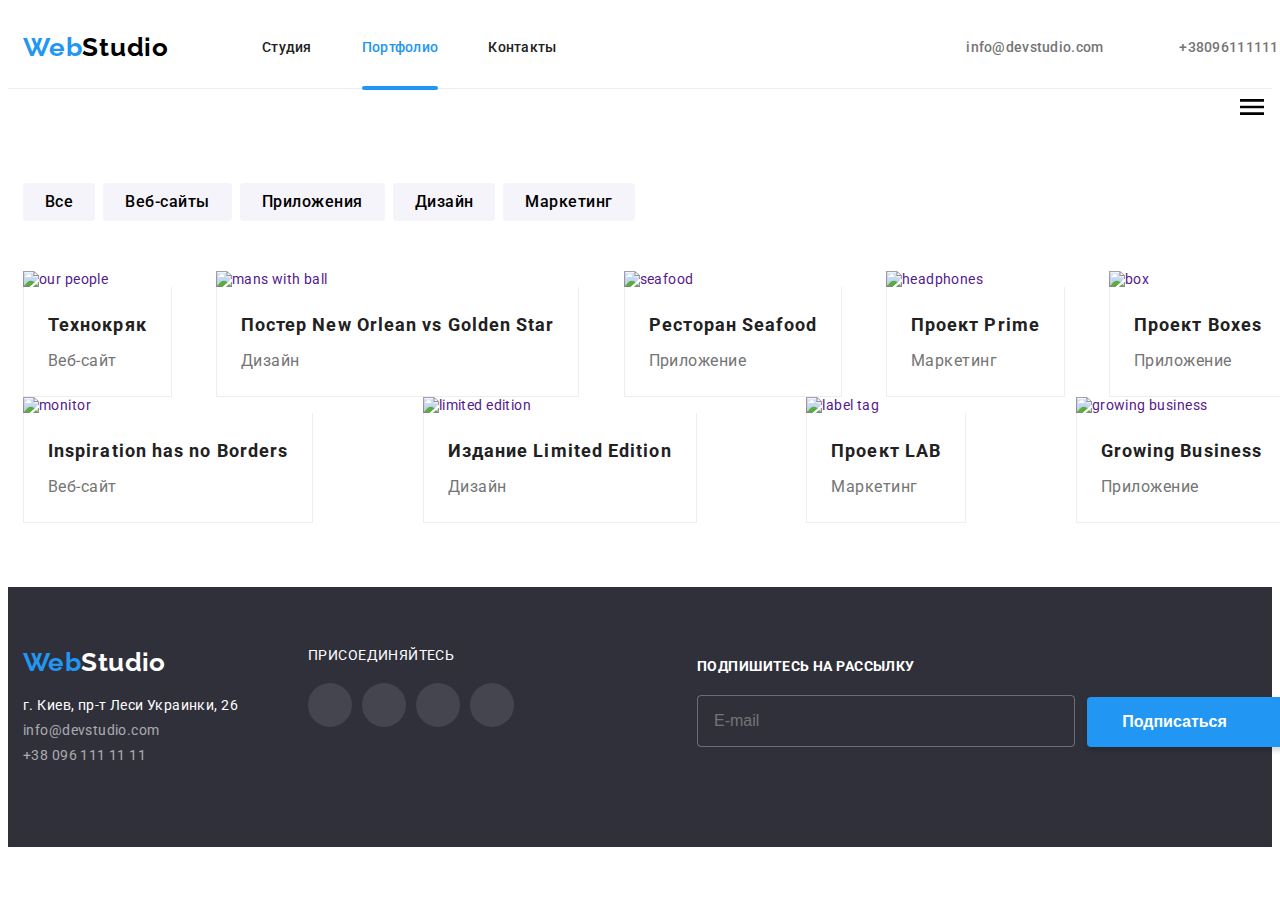
==== commit 7171a53a: "project" ====
--- a/portfolio.html
+++ b/portfolio.html
@@ -112,7 +112,7 @@
                 <ul class="project-list card-set">
                     <li class="project-list__item">
                         <a href="" class="project-link link">
-                            <div class="setup-item-wrap">
+                            <div class="project-item__wrap">
                                 <picture>
                                     <source
                                         srcset="./img/projects/project_1/project_1_mobile_450.jpg, ./img/projects/project_1/project_1_mobile_450@2x.jpg"
@@ -145,7 +145,7 @@
                     </li>
                     <li class="project-list__item">
                         <a href="" class="project-link link">
-                            <div class="setup-item-wrap">
+                            <div class="project-item__wrap">
                                 <picture>
                                     <source
                                         srcset="./img/projects/project_2/project_2_mobile_450.jpg,img/projects/project_2/project_2_mobile_450@2x.jpg"
@@ -173,7 +173,7 @@
                     </li>
                     <li class="project-list__item">
                         <a href="" class="project-link link">
-                            <div class="setup-item-wrap">
+                            <div class="project-item__wrap">
                                 <picture>
                                     <source
                                         srcset="./img/projects/project_3/project_3_mobile_450.jpg, img/projects/project_3/project_3_mobile_450@2x.jpg"
@@ -201,7 +201,7 @@
                     </li>
                     <li class="project-list__item">
                         <a href="" class="project-link link">
-                            <div class="setup-item-wrap">
+                            <div class="project-item__wrap">
                                 <picture>
                                     <source
                                         srcset="./img/projects/project_4/project_4_mobile_450.jpg, ./img/projects/project_4/project_4_mobile_450@2x.jpg"
@@ -229,7 +229,7 @@
                     </li>
                     <li class="project-list__item">
                         <a href="" class="project-link link">
-                            <div class="setup-item-wrap">
+                            <div class="project-item__wrap">
                                 <picture>
                                     <source
                                         srcset="./img/projects/project_5/project_5_mobile_450.jpg, ./img/projects/project_5/project_5_mobile_450@2x.jpg"
@@ -257,7 +257,7 @@
                     </li>
                     <li class="project-list__item">
                         <a href="" class="project-link link">
-                            <div class="setup-item-wrap">
+                            <div class="project-item__wrap">
                                 <picture>
                                     <source
                                         srcset="./img/projects/project_6/project_6_mobile_450.jpg, img/projects/project_6/project_6_mobile_450@2x.jpg"
@@ -285,7 +285,7 @@
                     </li>
                     <li class="project-list__item">
                         <a href="" class="project-link link">
-                            <div class="setup-item-wrap">
+                            <div class="project-item__wrap">
                                 <picture>
                                     <source
                                         srcset="./img/projects/project_7/project_7_mobile_450.jpg, ./img/projects/project_7/project_7_mobile_450@2x.jpg"
@@ -313,7 +313,7 @@
                     </li>
                     <li class="project-list__item">
                         <a href="" class="project-link link">
-                            <div class="setup-item-wrap">
+                            <div class="project-item__wrap">
                                 <picture>
                                     <source
                                         srcset="./img/projects/project_8/project_8_mobile_450.jpg, ./img/projects/project_8/project_8_mobile_450@2x.jpg"
@@ -341,7 +341,7 @@
                     </li>
                     <li class="project-list__item">
                         <a href="" class="project-link link">
-                            <div class="setup-item-wrap">
+                            <div class="project-item__wrap">
                                 <picture>
                                     <source
                                         srcset="./img/projects/project_9/project_9_mobile_450.jpg, ./img/projects/project_9/project_9_mobile_450@2x.jpg"
--- a/css/main.min.css
+++ b/css/main.min.css
@@ -1 +1 @@
-.submit-btn,.footer-social-link,.check-box,.check-text,.modal-close,.clients-link,.team-social-link,.work-img-title,.section-pic_item,.menu-close__btn,.header-mail,.adress-contacts,.adress-mail,.header-nav{display:-webkit-box;display:-ms-flexbox;display:flex;-webkit-box-align:center;-ms-flex-align:center;align-items:center}:root{--secondary-text-color: #757575;--primary-text-color: #212121;--primary-black-color: #000000;--accent-text-color: #2196F3;--primary-whyte-color: #ffffff;--secondary-background-color: #F5F4FA;--address-footer-color: rgba(255, 255, 255, 0.6);--footer-background-color: #2F303A;--second-accent-text-color: #2191F3;--social-icon-color: #AFB1B8;--button-hover-color: #188ce8;--effects-option: 250ms cubic-bezier(0.4, 0, 0.2, 1)}.visually-hidden{position:absolute;width:1px;height:1px;margin:1px;border:0;padding:0;white-space:nowrap;-webkit-clip-path:inset(100%);clip-path:inset(100%);clip:rect(0 0 0 0);overflow:hidden}.section{padding-top:94px;padding-bottom:94px}.container{width:100%;padding-left:15px;padding-right:15px;margin:0 auto}@media screen and (min-widht: 480px){.container{width:480px}}@media screen and (min-widht: 768px){.container{width:768px}}@media screen and (min-widht: 1200px){.container{width:1200px}}.hero .button{font-family:inherit;font-size:16px;font-weight:700;line-height:1.87;letter-spacing:.06em;color:#fff;background-color:#2196f3;cursor:pointer;border:none;padding:10px 32px;-webkit-box-shadow:0px 4px 4px rgba(0,0,0,.15);box-shadow:0px 4px 4px rgba(0,0,0,.15);border-radius:4px;-webkit-transition:color 250ms cubic-bezier(0.4, 0, 0.2, 1),background-color 250ms cubic-bezier(0.4, 0, 0.2, 1);transition:color 250ms cubic-bezier(0.4, 0, 0.2, 1),background-color 250ms cubic-bezier(0.4, 0, 0.2, 1)}.hero .button:hover,.hero .button:focus{background-color:#188ce8}.main-btn{display:-webkit-box;display:-ms-flexbox;display:flex;-ms-flex-wrap:wrap;flex-wrap:wrap;margin-top:-15px;margin-bottom:40px;margin-left:-8px}@media screen and (min-widht: 768px){.main-btn{margin-bottom:30px;-webkit-box-pack:center;-ms-flex-pack:center;justify-content:center}}@media screen and (min-widht: 1200px){.main-btn{margin-bottom:50px}}.btn{cursor:pointer;border:none;-webkit-box-align:center;-ms-flex-align:center;align-items:center;color:#212121;margin-left:8px;margin-top:15px}.portfolio-btn{font-family:inherit;font-size:16px;font-weight:500;line-height:1.62;letter-spacing:.03em;text-align:center;border-radius:4px;padding:6px 22px;cursor:pointer;border:none;background-color:#f5f4fa;-webkit-transition:color 250ms cubic-bezier(0.4, 0, 0.2, 1),background-color 250ms cubic-bezier(0.4, 0, 0.2, 1),-webkit-box-shadow 250ms cubic-bezier(0.4, 0, 0.2, 1);transition:color 250ms cubic-bezier(0.4, 0, 0.2, 1),background-color 250ms cubic-bezier(0.4, 0, 0.2, 1),-webkit-box-shadow 250ms cubic-bezier(0.4, 0, 0.2, 1);transition:color 250ms cubic-bezier(0.4, 0, 0.2, 1),box-shadow 250ms cubic-bezier(0.4, 0, 0.2, 1),background-color 250ms cubic-bezier(0.4, 0, 0.2, 1);transition:color 250ms cubic-bezier(0.4, 0, 0.2, 1),box-shadow 250ms cubic-bezier(0.4, 0, 0.2, 1),background-color 250ms cubic-bezier(0.4, 0, 0.2, 1),-webkit-box-shadow 250ms cubic-bezier(0.4, 0, 0.2, 1)}.portfolio-btn:hover,.portfolio-btn:focus,.portfolio-btn:active{color:#fff;background-color:#2196f3;-webkit-box-shadow:0px 3px 1px rgba(0,0,0,.1),0px 1px 2px rgba(0,0,0,.08),0px 2px 2px rgba(0,0,0,.12);box-shadow:0px 3px 1px rgba(0,0,0,.1),0px 1px 2px rgba(0,0,0,.08),0px 2px 2px rgba(0,0,0,.12)}.top-text{font-size:36px;font-weight:700;line-height:1.16;letter-spacing:.03em;text-align:center;color:#212121}.logo{color:#2196f3;text-decoration:none;font-family:"Raleway";font-size:26px;font-weight:700;line-height:1.2;letter-spacing:.03em;margin-right:93px;display:block;padding-top:24px;padding-bottom:25px}.logo-header{color:#000;text-decoration:none}.header{border-bottom:1px solid #ececec}.adress-list{display:-webkit-box;display:-ms-flexbox;display:flex;margin-left:auto}@media screen and (max-width: 786px){.adress-list{display:none}}.adress-contacts:not(:last-child){margin-left:50px}.header-container{display:-webkit-box;display:-ms-flexbox;display:flex;-webkit-box-align:center;-ms-flex-align:center;align-items:center}.header-list{display:-webkit-box;display:-ms-flexbox;display:flex;-webkit-box-align:center;-ms-flex-align:center;align-items:center}@media screen and (max-width: 786px){.header-menu{display:none}}.header-link{display:block;padding-top:32px;padding-bottom:32px;color:#212121;font-size:14px;font-weight:500;line-height:1.14;letter-spacing:.02em;position:relative;-webkit-transition:color 250ms cubic-bezier(0.4, 0, 0.2, 1);transition:color 250ms cubic-bezier(0.4, 0, 0.2, 1)}.header-link:hover,.header-link:focus{color:#2196f3}.header-link.current::after{content:"";width:100%;height:4px;background-color:#2196f3;border-radius:2px;position:absolute;left:0;bottom:-2px}.header-link.current{color:#2196f3}.header-item:not(:last-child),.mailtel:not(:last-child){margin-right:50px}.header-mail{color:#757575;text-decoration:none;font-size:14px;font-weight:500;line-height:1.14;letter-spacing:.02em;padding-top:30px;padding-bottom:30px}.header-contacts{color:#757575;text-decoration:none;font-size:14px;font-weight:500;line-height:1.14;letter-spacing:.02em;padding-top:30px;padding-bottom:30px;margin-left:50px;-webkit-transition:color 250ms cubic-bezier(0.4, 0, 0.2, 1);transition:color 250ms cubic-bezier(0.4, 0, 0.2, 1)}.header-contacts:hover,.header-contacts:focus{color:#2196f3}.mailto,.telto{width:16px;height:16px;display:inline-block;vertical-align:middle;fill:currentColor;margin-right:10px}.mob-menu{position:fixed;z-index:5;inset:0;padding:48px 40px;background-color:#fff;-webkit-transition:250ms cubic-bezier(0.4, 0, 0.2, 1);transition:250ms cubic-bezier(0.4, 0, 0.2, 1)}.mob-menu.is-hidden{-webkit-transform:translateX(100%);transform:translateX(100%)}.mob-menu__wrap{display:-webkit-box;display:-ms-flexbox;display:flex;-webkit-box-orient:vertical;-webkit-box-direction:normal;-ms-flex-direction:column;flex-direction:column;-webkit-box-pack:justify;-ms-flex-pack:justify;justify-content:space-between;height:100%}.mob-menu-botttom{margin-top:auto}.menu-open__btn{width:40px;height:40px;background-color:rgba(0,0,0,0);border:none;-webkit-transition:fill 250ms cubic-bezier(0.4, 0, 0.2, 1);transition:fill 250ms cubic-bezier(0.4, 0, 0.2, 1)}.menu-open__btn:hover,.menu-open__btn:focus,.menu-open__btn:active{fill:#188ce8}@media screen and (min-width: 786px){.menu-open__btn{display:none}}.menu-close__btn{width:40px;height:40px;position:absolute;top:10px;right:15px;border:none;border-radius:50%;background-color:rgba(0,0,0,0);display:block;margin-left:auto;cursor:pointer;margin-bottom:-40px}.menu-open__btn,.menu-close__btn{display:block;margin-left:auto;cursor:pointer;margin-bottom:-40px}.close-menu__icon{fill:#757575;-webkit-transition:250ms cubic-bezier(0.4, 0, 0.2, 1);transition:250ms cubic-bezier(0.4, 0, 0.2, 1)}.close-menu__icon:hover,.close-menu__icon:focus{fill:#2196f3}.open-menu__icon:hover,.open-menu__icon:focus{fill:#2196f3}.mob-menu__item:not(:last-child){margin-bottom:30px}.mob-menu__nav-link{font-size:40px;font-weight:500;letter-spacing:.02em;color:#212121}.mob-menu__nav-link:hover,.mob-menu__nav-link:focus,.mob-menu__nav-link:active,.mob-menu__nav-link_current{color:#2196f3;-webkit-transition:250ms cubic-bezier(0.4, 0, 0.2, 1);transition:250ms cubic-bezier(0.4, 0, 0.2, 1)}.mob-menu__item-link-current{color:#2196f3}.mob-menu__contacts-list{margin-bottom:64px}.mob-menu__contacts-item:not(:last-child){margin-bottom:32px}.mob-menu__contacts-mobile{font-size:34px;font-weight:500;letter-spacing:.02em;color:#2196f3}.mob-menu__contacts-mail{font-size:24px;font-weight:500;letter-spacing:.02em;color:#757575}.mob-menu__contacts-mail:hover,.mob-menu__contacts-mail:focus,.mob-menu__contacts-mail:active{color:#2196f3}.mob-menu__socials{display:-webkit-box;display:-ms-flexbox;display:flex;-ms-flex-wrap:wrap;flex-wrap:wrap;margin-left:-10px;margin-right:-10px}.social__item{padding-right:10px;margin-left:10px;margin-top:10px}.social__item:not(:last-child){border-right:1px solid rgba(33,33,33,.2)}.social__item:first-child{padding-left:0px}.mob-menu__social__link{font-size:18px;font-weight:500;line-height:1.22;letter-spacing:.02em;color:#2196f3}.hero{width:100%;background:var(--footer-background-color);padding-top:118px;padding-bottom:118px;margin-left:auto;margin-right:auto;text-align:center;background-repeat:no-repeat;background-position:center;background-size:cover;background-image:-webkit-gradient(linear, left top, left bottom, from(rgba(47, 48, 58, 0.4)), to(rgba(47, 48, 58, 0.4))),url(..//../img/Hero-img1x-mobile.jpg);background-image:linear-gradient(rgba(47, 48, 58, 0.4), rgba(47, 48, 58, 0.4)),url(..//../img/Hero-img1x-mobile.jpg)}@media(-webkit-min-device-pixel-ratio: 2),(min-resolution: 192dpi){.hero{background-image:-webkit-gradient(linear, left top, left bottom, from(rgba(47, 48, 58, 0.4)), to(rgba(47, 48, 58, 0.4))),url(..//../img/hero/Hero-img2x-mobile.jpg);background-image:linear-gradient(rgba(47, 48, 58, 0.4), rgba(47, 48, 58, 0.4)),url(..//../img/hero/Hero-img2x-mobile.jpg)}}@media screen and (-webkit-min-device-pixel-ratio: 2)and (min-width: 768px),screen and (min-resolution: 192dpi)and (min-width: 768px){.hero{background-image:-webkit-gradient(linear, left top, left bottom, from(rgba(47, 48, 58, 0.4)), to(rgba(47, 48, 58, 0.4))),url(..//../img/hero/Hero-img1x-tablet.jpg);background-image:linear-gradient(rgba(47, 48, 58, 0.4), rgba(47, 48, 58, 0.4)),url(..//../img/hero/Hero-img1x-tablet.jpg)}}@media screen and (min-width: 768px){.hero{background-image:-webkit-gradient(linear, left top, left bottom, from(rgba(47, 48, 58, 0.4)), to(rgba(47, 48, 58, 0.4))),url(..//../img/hero/Hero-img1x-tablet.jpg);background-image:linear-gradient(rgba(47, 48, 58, 0.4), rgba(47, 48, 58, 0.4)),url(..//../img/hero/Hero-img1x-tablet.jpg)}}@media screen and (min-width: 768px)and (min-device-pixel-ratio: 2),screen and (min-width: 768px)and (-webkit-min-device-pixel-ratio: 2),screen and (min-width: 768px)and (min-resolution: 192dpi),screen and (min-width: 768px)and (min-resolution: 2dppx){.hero{background-image:-webkit-gradient(linear, left top, left bottom, from(rgba(47, 48, 58, 0.4)), to(rgba(47, 48, 58, 0.4))),url(..//../img/hero/Hero-img2x-tablet.jpg);background-image:linear-gradient(rgba(47, 48, 58, 0.4), rgba(47, 48, 58, 0.4)),url(..//../img/hero/Hero-img2x-tablet.jpg)}}@media screen and (min-width: 1200px){.hero{min-height:600px;padding-bottom:200px;padding-top:200px;background-image:-webkit-gradient(linear, left top, left bottom, from(rgba(47, 48, 58, 0.4)), to(rgba(47, 48, 58, 0.4))),url(..//../img/hero/Hero-Img1x-desk.jpg);background-image:linear-gradient(rgba(47, 48, 58, 0.4), rgba(47, 48, 58, 0.4)),url(..//../img/hero/Hero-Img1x-desk.jpg)}}@media screen and (min-width: 1200px)and (min-device-pixel-ratio: 2),screen and (min-width: 1200px)and (-webkit-min-device-pixel-ratio: 2),screen and (min-width: 1200px)and (min-resolution: 192dpi),screen and (min-width: 1200px)and (min-resolution: 2dppx){.hero{background-image:-webkit-gradient(linear, left top, left bottom, from(rgba(47, 48, 58, 0.4)), to(rgba(47, 48, 58, 0.4))),url(..//../img/hero/Hero-Img2x-desk.jpg);background-image:linear-gradient(rgba(47, 48, 58, 0.4), rgba(47, 48, 58, 0.4)),url(..//../img/hero/Hero-Img2x-desk.jpg)}}.hero .hero-title{text-align:center;margin-left:auto;margin-right:auto;margin-bottom:30px;max-width:360px;text-transform:uppercase;font-size:26px;font-weight:900;line-height:1.62;letter-spacing:.06em;color:#fff}@media screen and (min-width: 1200px){.hero .hero-title{max-width:696px;font-size:44px;line-height:1.36}}@media screen and (min-width: 768px){.main-section{display:-webkit-box;display:-ms-flexbox;display:flex;-ms-flex-wrap:wrap;flex-wrap:wrap;-webkit-box-pack:justify;-ms-flex-pack:justify;justify-content:space-between;margin-bottom:-30px}}@media screen and (max-width: 767px){.main-about{width:100%;margin-bottom:30px}}@media screen and (min-width: 768px){.main-about{width:calc((100% - 30px)/2);margin-bottom:30px}}@media screen and (min-width: 1200px){.main-about{width:calc((100% - 90px)/4)}}.main-about .main-about+.main-about{margin-top:30px}@media screen and (min-widtg: 768px){.main-about .main-about+.main-about{margin-top:0}}.main-section-item{display:-webkit-box;display:-ms-flexbox;display:flex;-webkit-box-orient:vertical;-webkit-box-direction:normal;-ms-flex-direction:column;flex-direction:column;-webkit-box-align:center;-ms-flex-align:center;align-items:center;-webkit-box-pack:center;-ms-flex-pack:center;justify-content:center;height:120px;background-color:#f5f4fa;border-radius:4px;margin-bottom:30px}@media screen and (min-widht: 768px){.main-section-item{width:354px;display:-webkit-box;display:-ms-flexbox;display:flex;-webkit-box-align:center;-ms-flex-align:center;align-items:center;-webkit-box-pack:center;-ms-flex-pack:center;justify-content:center}}@media screen and (min-width: 1200px){.main-section-item{width:270px;height:120px}}.main-title{text-transform:uppercase;margin-bottom:10px;font-size:700;line-height:1.14;color:#212121}.main-text{text-align:left;font-size:400;line-height:1.71;color:#757575}.about-deal{display:none;padding-top:0px}@media screen and (min-width: 1200px){.about-deal{display:-webkit-box;display:-ms-flexbox;display:flex}}.section-pic{display:-webkit-box;display:-ms-flexbox;display:flex;-ms-flex-wrap:wrap;flex-wrap:wrap;-webkit-box-pack:center;-ms-flex-pack:center;justify-content:center;margin-top:50px}.section-pic_item{-ms-flex-preferred-size:calc(33.3333333333% - 30px);flex-basis:calc(33.3333333333% - 30px);position:relative}.section-pic_item:not(:last-child){margin-right:30px}.section-item.centered,.team-item.centered{text-align:center}.section-item{font-size:36px;font-weight:700;line-height:1.17;letter-spacing:.03em;color:#000}.work-img-title{-webkit-box-pack:center;-ms-flex-pack:center;justify-content:center;position:absolute;font-weight:700;letter-spacing:.03em;text-align:center;text-transform:uppercase;color:#fff;bottom:0;background-color:rgba(47,48,58,.8);width:100%;height:70px}.our-team{background:#f5f4fa}.team-text{padding-top:30px;padding-bottom:30px;background-color:#fff;-webkit-box-shadow:0px 1px 3px rgba(0,0,0,.12),0px 1px 1px rgba(0,0,0,.14),0px 2px 1px rgba(0,0,0,.2);box-shadow:0px 1px 3px rgba(0,0,0,.12),0px 1px 1px rgba(0,0,0,.14),0px 2px 1px rgba(0,0,0,.2);border-radius:0px 0px 4px 4px}.team-head{width:100%}@media screen and (min-width: 768px){.team-pic{display:-webkit-box;display:-ms-flexbox;display:flex;-ms-flex-wrap:wrap;flex-wrap:wrap}}@media screen and (min-width: 1200px){.team-pic{-ms-flex-wrap:nowrap;flex-wrap:nowrap}}.team-image{margin-bottom:30px;-webkit-box-shadow:0px 1px 3px rgba(0,0,0,.12),0px 1px 1px rgba(0,0,0,.14),0px 2px 1px rgba(0,0,0,.2);box-shadow:0px 1px 3px rgba(0,0,0,.12),0px 1px 1px rgba(0,0,0,.14),0px 2px 1px rgba(0,0,0,.2);border-radius:0px 0px 4px 4px}@media screen and (min-width: 768px){.team-image{-ms-flex-preferred-size:calc(50% - 30px);flex-basis:calc(50% - 30px);margin-right:30px}}@media screen and (min-width: 1200px){.team-image{margin-top:0px;-ms-flex-preferred-size:calc(25% - 30px);flex-basis:calc(25% - 30px)}}.team-name{font-size:16px;font-weight:500;line-height:1.18;letter-spacing:.03em;text-align:center;color:#212121;margin-bottom:10px}.pic-text{text-align:center;font-size:16px;line-height:1.19;letter-spacing:.03em;color:#757575;margin-bottom:16px}.team-item{font-size:36px;font-weight:700;line-height:1.17;letter-spacing:.03em;margin-bottom:50px;color:#000}.team-social-list{display:-webkit-box;display:-ms-flexbox;display:flex;-webkit-box-pack:center;-ms-flex-pack:center;justify-content:center}.team-social-list:not(:last-child){margin-right:10px}.team-social-item{width:44px;height:44px}.team-social-item+.team-social-item{margin-left:10px}.team-social-link{width:100%;height:100%;border-radius:50%;-webkit-box-pack:center;-ms-flex-pack:center;justify-content:center;color:#afb1b8;-webkit-transition:color 250ms cubic-bezier(0.4, 0, 0.2, 1),background-color 250ms cubic-bezier(0.4, 0, 0.2, 1);transition:color 250ms cubic-bezier(0.4, 0, 0.2, 1),background-color 250ms cubic-bezier(0.4, 0, 0.2, 1)}.team-social-link:hover,.team-social-link:focus{background-color:#2196f3;color:#fff}.team-social-icon{fill:currentColor}.clients-list{display:-webkit-box;display:-ms-flexbox;display:flex;-ms-flex-wrap:wrap;flex-wrap:wrap;-webkit-box-pack:justify;-ms-flex-pack:justify;justify-content:space-between;margin-top:30px;margin-bottom:-30px}@media screen and (min-width: 1200px){.clients-list{margin-top:50px;margin-bottom:0}}.clients-list__item{width:calc((100% - 30px)/2);margin-bottom:30px}@media screen and (min-width: 768px){.clients-list__item{width:calc((100% - 60px)/3)}}@media screen and (min-width: 1200px){.clients-list__item{width:calc((100% - 150px)/6);margin-bottom:0}}.clients-link{width:100%;height:92px;-webkit-box-pack:center;-ms-flex-pack:center;justify-content:center;color:#afb1b8;border:1px solid #afb1b8;border-radius:4px;-webkit-transition:color 250ms cubic-bezier(0.4, 0, 0.2, 1),background-color 250ms cubic-bezier(0.4, 0, 0.2, 1);transition:color 250ms cubic-bezier(0.4, 0, 0.2, 1),background-color 250ms cubic-bezier(0.4, 0, 0.2, 1)}.clients-link:hover,.clients-link:focus{color:#2196f3;border-color:#2196f3}.clients-icon{fill:currentColor}.main-content{display:block}.project-list{display:block;margin-top:40px;margin-bottom:-30px}@media screen and (min-width: 768px){.project-list{display:-webkit-box;display:-ms-flexbox;display:flex;-webkit-box-pack:justify;-ms-flex-pack:justify;justify-content:space-between;-ms-flex-wrap:wrap;flex-wrap:wrap}}@media screen and (min-width: 1200px){.project-list{margin-top:50px}}.project-list__item{margin-bottom:30px}@media screen and (min-widht: 768px){.project-list__item{-ms-flex-preferred-size:calc((100% - 30px)/2);flex-basis:calc((100% - 30px)/2)}}@media screen and (min-widht: 1200px){.project-list__item{-ms-flex-preferred-size:calc((100% - 60px)/3);flex-basis:calc((100% - 60px)/3)}}.project-link{display:-webkit-box;display:-ms-flexbox;display:flex;-webkit-box-orient:vertical;-webkit-box-direction:normal;-ms-flex-direction:column;flex-direction:column;max-width:100%;height:100%;-webkit-transition:-webkit-box-shadow 250ms cubic-bezier(0.4, 0, 0.2, 1);transition:-webkit-box-shadow 250ms cubic-bezier(0.4, 0, 0.2, 1);transition:box-shadow 250ms cubic-bezier(0.4, 0, 0.2, 1);transition:box-shadow 250ms cubic-bezier(0.4, 0, 0.2, 1), -webkit-box-shadow 250ms cubic-bezier(0.4, 0, 0.2, 1)}.project-link:hover,.project-link:focus{-webkit-box-shadow:0px 1px 1px rgba(0,0,0,.12),0px 4px 4px rgba(0,0,0,.06),1px 4px 6px rgba(0,0,0,.16);box-shadow:0px 1px 1px rgba(0,0,0,.12),0px 4px 4px rgba(0,0,0,.06),1px 4px 6px rgba(0,0,0,.16)}.project-link:hover .project-text,.project-link:focus .project-text{-webkit-transform:translateY(0);transform:translateY(0)}.project-img{width:100%}.project-item__set{padding:20px 24px;border:1px solid #eee;border-top:none;-webkit-box-flex:1;-ms-flex-positive:1;flex-grow:1}.project-item__title{font-size:18px;line-height:2;letter-spacing:.06em;color:#212121;margin-bottom:4px}.project-item__text{font-size:16px;font-weight:400;line-height:1.8;letter-spacing:.03em;color:#757575}.setup-item-wrap{position:relative;overflow:hidden}.project-text{position:absolute;width:100%;height:100%;bottom:0;font-size:18px;font-weight:400;line-height:1.56;letter-spacing:.03em;color:#fff;background:rgba(33,150,243,.9);height:100%;padding:63px 24px;-webkit-transform:translateY(100%);transform:translateY(100%);-webkit-transition:-webkit-transform 250ms;transition:-webkit-transform 250ms;transition:transform 250ms;transition:transform 250ms, -webkit-transform 250ms;overflow-y:auto}.project-list__item:hover.project-text{-webkit-transform:translateY(0);transform:translateY(0)}.portfolio-item{font-size:16px;font-weight:600;line-height:1.62;letter-spacing:.03em;background-color:#fff;border-radius:4px;color:#000}.portfolio-item{cursor:pointer}.backdrop{width:100vw;height:100vh;background-color:rgba(0,0,0,.2);position:fixed;top:0;left:0;-webkit-transition:opacity 250ms,visibility 250ms;transition:opacity 250ms,visibility 250ms}.backdrop.is-hidden .modal{-webkit-transform:translate(-50%, -50%) scale(2) rotate(180deg);transform:translate(-50%, -50%) scale(2) rotate(180deg)}.modal{width:528px;min-height:581px;background-color:#fff;-webkit-box-shadow:0px 1px 3px rgba(0,0,0,.12),0px 1px 1px rgba(0,0,0,.14),0px 2px 1px rgba(0,0,0,.2);box-shadow:0px 1px 3px rgba(0,0,0,.12),0px 1px 1px rgba(0,0,0,.14),0px 2px 1px rgba(0,0,0,.2);border-radius:4px;position:absolute;top:50%;left:50%;-webkit-transform:translate(-50%, -50%) scale(1) rotate(0);transform:translate(-50%, -50%) scale(1) rotate(0);-webkit-transition:-webkit-transform 250ms cubic-bezier(0.4, 0, 0.2, 1);transition:-webkit-transform 250ms cubic-bezier(0.4, 0, 0.2, 1);transition:transform 250ms cubic-bezier(0.4, 0, 0.2, 1);transition:transform 250ms cubic-bezier(0.4, 0, 0.2, 1), -webkit-transform 250ms cubic-bezier(0.4, 0, 0.2, 1);padding:40px}@media screen and (max-width: 479px){.modal{padding:5%;width:100%;height:100%}}@media screen and (min-width: 480px){.modal{min-width:450px;max-height:609px}}@media screen and (min-width: 1200px){.modal{width:528px;height:581px}}.modal-title{font-size:20px;font-weight:700;line-height:1.15;letter-spacing:.03em;text-align:center;color:var(--primary-text-color);margin-bottom:12px}@media screen and (max-width: 479px){.modal-title{font-size:4.17vw}}.modal-form{display:-webkit-box;display:-ms-flexbox;display:flex;-webkit-box-orient:vertical;-webkit-box-direction:normal;-ms-flex-direction:column;flex-direction:column}.modal-close{width:30px;height:30px;background-color:#fff;border:1px solid rgba(0,0,0,.1);border-radius:50%;position:absolute;top:8px;right:8px;cursor:pointer;-webkit-box-pack:center;-ms-flex-pack:center;justify-content:center;color:#757575;-webkit-transition:color 250ms cubic-bezier(0.4, 0, 0.2, 1),background-color 250ms cubic-bezier(0.4, 0, 0.2, 1);transition:color 250ms cubic-bezier(0.4, 0, 0.2, 1),background-color 250ms cubic-bezier(0.4, 0, 0.2, 1)}.modal-close:hover,.modal-close:focus,.modal-close:active{color:#2196f3}.modal-close-icon{position:absolute;left:15px;bottom:15px;fill:currentColor}.modal-field{margin-bottom:10px;position:relative;display:-webkit-box;display:-ms-flexbox;display:flex;-webkit-box-orient:vertical;-webkit-box-direction:normal;-ms-flex-direction:column;flex-direction:column;text-align:left;-webkit-transition:border-color 250ms cubic-bezier(0.4, 0, 0.2, 1);transition:border-color 250ms cubic-bezier(0.4, 0, 0.2, 1)}.modal-field:focus-within .modal-input,.modal-field:hover .modal-input{border:1px solid #2196f3;cursor:pointer}.modal-field:focus-within .input-icon,.modal-field:hover .input-icon{fill:#2196f3}.modal-input{width:100%;height:40px;display:block;padding-left:42px;border:1px solid rgba(33,33,33,.2);border-radius:4px;-webkit-transition:border-color 250ms cubic-bezier(0.4, 0, 0.2, 1);transition:border-color 250ms cubic-bezier(0.4, 0, 0.2, 1)}.modal-input:focus{outline:none;border-color:#2196f3}.modal-input:focus+.input-icon{fill:#2196f3}.modal-input-label{font-size:12px;font-weight:normal;line-height:1.16;letter-spacing:.01em;color:#757575}.modal-form-field{margin-bottom:10px;position:relative;display:-webkit-box;display:-ms-flexbox;display:flex;-webkit-box-orient:vertical;-webkit-box-direction:normal;-ms-flex-direction:column;flex-direction:column;text-align:start;-webkit-transition:border-color 250ms cubic-bezier(0.4, 0, 0.2, 1);transition:border-color 250ms cubic-bezier(0.4, 0, 0.2, 1)}.modal-form-field:focus-within .modal-text,.modal-form-field:hover .modal-text{border:1px solid #2196f3;fill:#2196f3;cursor:pointer}.modal-input-wrap{display:block;position:relative;margin-top:4px}.modal-input:focus+.input-icon{fill:#2196f3}.modal-input-label{font-size:12px;font-weight:400;line-height:1.16;letter-spacing:.01em;color:#757575}.modal-text{font-size:12px;font-weight:normal;line-height:1.16;letter-spacing:.01em;font-style:normal;width:100%;height:120px;border:1px solid rgba(33,33,33,.2);border-radius:4px;-webkit-transition:border-color 250ms cubic-bezier(0.4, 0, 0.78, 0.73);transition:border-color 250ms cubic-bezier(0.4, 0, 0.78, 0.73);margin-top:4px;resize:none;padding:12px 16px}.modal-text::-webkit-input-placeholder{font-style:normal;font-size:12px;font-weight:normal;line-height:1.16;letter-spacing:.01em;color:rgba(117,117,117,.5)}.modal-text::-moz-placeholder{font-style:normal;font-size:12px;font-weight:normal;line-height:1.16;letter-spacing:.01em;color:rgba(117,117,117,.5)}.modal-text:-ms-input-placeholder{font-style:normal;font-size:12px;font-weight:normal;line-height:1.16;letter-spacing:.01em;color:rgba(117,117,117,.5)}.modal-text::-ms-input-placeholder{font-style:normal;font-size:12px;font-weight:normal;line-height:1.16;letter-spacing:.01em;color:rgba(117,117,117,.5)}.modal-text::placeholder{font-style:normal;font-size:12px;font-weight:normal;line-height:1.16;letter-spacing:.01em;color:rgba(117,117,117,.5)}.modal-text:focus{outline:none;border-color:#2196f3}.modal-text:focus{border-color:#2196f3}.input-icon{position:absolute;top:50%;left:12px;-webkit-box-align:center;-ms-flex-align:center;align-items:center;width:18px;height:18px;-webkit-transform:translateY(-50%);transform:translateY(-50%);fill:#212121;-webkit-transition:fill 250ms cubic-bezier(0.4, 0, 0.78, 0.73);transition:fill 250ms cubic-bezier(0.4, 0, 0.78, 0.73)}.modal-button{width:200px;height:50px;left:700px;top:712px;background:#2191f3;-webkit-box-shadow:0px 4px 4px rgba(0,0,0,.15);box-shadow:0px 4px 4px rgba(0,0,0,.15);border-radius:4px;font-size:16px;font-weight:700;line-height:1.88;letter-spacing:.06em;display:block;border:none;-webkit-box-align:center;-ms-flex-align:center;align-items:center;text-align:center;color:#fff}.modal-btn-field{display:-webkit-box;display:-ms-flexbox;display:flex;-webkit-box-pack:center;-ms-flex-pack:center;justify-content:center}.is-hidden{visibility:hidden;opacity:0;pointer-events:none}.modal-btn{display:block;width:200px;height:50px;font-size:16px;font-weight:700;line-height:1.88;letter-spacing:.06em;background-color:#2196f3;color:#fff;border:none;border-radius:4px;-webkit-box-shadow:0px,4px,4px rgba(0,0,0,.15);box-shadow:0px,4px,4px rgba(0,0,0,.15);cursor:pointer}.modal-btn:hover,.modal-btn:focus{background-color:#188ce8}.modal-btn-field{display:-webkit-box;display:-ms-flexbox;display:flex;-webkit-box-pack:center;-ms-flex-pack:center;justify-content:center}.modal-check-field{margin-bottom:30px}.check-text{font-size:14px;font-weight:normal;line-height:1.71;letter-spacing:.03em;color:#757575;-webkit-box-pack:center;-ms-flex-pack:center;justify-content:center;margin-right:5px;cursor:pointer}@media screen and (max-width: 479px){.check-text{font-size:2.5vw}}@media screen and (min-width: 1200px){.check-text{font-size:14px}}.check-text-link{font-size:14px;font-weight:400;line-height:1.71;letter-spacing:.03em;font-style:normal;color:#2196f3;border-bottom:1px solid #2196f3}.check-box{width:16px;height:15px;border:2px solid #212121;border-radius:4px;-webkit-box-shadow:0px,4px,4px rgba(0,0,0,.25);box-shadow:0px,4px,4px rgba(0,0,0,.25);-webkit-box-pack:center;-ms-flex-pack:center;justify-content:center;margin-right:7px}.check-icon{fill:rgba(0,0,0,0)}.modal-check:checked+.check-text span.check-box{background-color:#2196f3;border:none}.modal-check:checked+.check-text .check-icon{fill:#fff}.footer{background:#2f303a;padding-top:60px;padding-bottom:60px;text-align:left}.footer__wrap{text-align:center}@media screen and (min-width: 1200px){.footer__wrap{display:-webkit-box;display:-ms-flexbox;display:flex;-webkit-box-align:baseline;-ms-flex-align:baseline;align-items:baseline;-webkit-box-pack:justify;-ms-flex-pack:justify;justify-content:space-between;text-align:left;margin-bottom:0}}.footer-info__wrap{margin-bottom:60px}@media screen and (min-width: 768px){.footer-info__wrap{display:-webkit-box;display:-ms-flexbox;display:flex;-ms-flex-pack:distribute;justify-content:space-around;margin-bottom:60px}}@media screen and (min-width: 1200px){.footer-info__wrap{-webkit-box-pack:unset;-ms-flex-pack:unset;justify-content:unset;margin-bottom:0}}.footer .footer-contacts__wrap{margin-bottom:60px}@media screen and (min-width: 768px){.footer .footer-contacts__wrap{margin-bottom:0}}.footer-adress__wrap,.footer-mail__wrap{margin-bottom:8px}@media screen and (min-width: 1200px){.footer-adress__wrap,.footer-mail__wrap{margin-bottom:9px}}.footer-adress{font-style:normal;color:#fff}.footer-adress:hover,.footer-adress:focus,.footer-adress:active{color:#2196f3}.footer-mail,.footer-tel{font-style:normal;color:rgba(255,255,255,.6);-webkit-transition:color 250ms cubic-bezier(0.4, 0, 0.2, 1);transition:color 250ms cubic-bezier(0.4, 0, 0.2, 1)}.footer-mail:hover,.footer-mail:focus,.footer-mail:active,.footer-tel:hover,.footer-tel:focus,.footer-tel:active{color:#2196f3}@media screen and (min-width: 768px){.footer-social__wrap{margin-bottom:0}}@media screen and (min-width: 1200px){.footer-social__wrap{margin-left:70px}}.footer-social__title{margin-bottom:20px;font-size:14px;letter-spacing:1.14;text-transform:uppercase;color:#fff}.social-list__item{width:44px;height:44px}.footer-social-link{width:100%;height:100%;border-radius:50%;background-color:rgba(255,255,255,.1);-webkit-box-pack:center;-ms-flex-pack:center;justify-content:center;color:#fff;-webkit-transition:color 250ms cubic-bezier(0.4, 0, 0.2, 1),background-color 250ms cubic-bezier(0.4, 0, 0.2, 1);transition:color 250ms cubic-bezier(0.4, 0, 0.2, 1),background-color 250ms cubic-bezier(0.4, 0, 0.2, 1)}.footer-social-link:hover,.footer-social-link:focus{background-color:#2196f3}.social-list__item+.social-list__item{margin-left:10px}.social-icon{fill:currentColor}@media screen and (min-width: 1200px){.footer-subcr__wrap{margin-left:auto}}.footer-subscr__title{font-size:14px;margin-bottom:20px;text-transform:uppercase;font-size:14px;font-weight:700;line-height:1.14;color:#fff}.social-list{display:-webkit-box;display:-ms-flexbox;display:flex;-webkit-box-pack:center;-ms-flex-pack:center;justify-content:center;margin-bottom:60px}@media screen and (min-width: 1200px){.footer-subscr__form{display:-webkit-box;display:-ms-flexbox;display:flex;-webkit-box-align:end;-ms-flex-align:end;align-items:flex-end}}.subscr{margin-left:auto;margin-right:auto;display:block;width:100%;max-width:450;height:50;padding-left:16px;padding-top:15px;padding-bottom:15px;margin-bottom:20px;background-color:rgba(0,0,0,0);border:1px solid rgba(255,255,255,.3);border-radius:4px;font-size:16px;font-weight:400;line-height:1.25;color:rgba(255,255,255,.6);outline:none}@media screen and (min-width: 768px){.subscr{width:450px}}@media screen and (min-width: 1200px){.subscr{margin-bottom:0;width:358px;margin-right:12px}}.sub-icon{fill:#fff;margin-left:10px}.submit-btn{display:-webkit-inline-box;display:-ms-inline-flexbox;display:inline-flex;-webkit-box-pack:center;-ms-flex-pack:center;justify-content:center;padding:10px 29px;font-size:16px;font-weight:700;color:#fff;border-radius:4px;text-align:center;-webkit-box-shadow:0px 4px 4px rgba(0,0,0,.15);box-shadow:0px 4px 4px rgba(0,0,0,.15);border:none;cursor:pointer;margin-left:auto;margin-right:auto;min-width:200px;height:50px;background-color:#2196f3;-webkit-transition:color 250ms cubic-bezier(0.4, 0, 0.2, 1),background-color 250ms cubic-bezier(0.4, 0, 0.2, 1);transition:color 250ms cubic-bezier(0.4, 0, 0.2, 1),background-color 250ms cubic-bezier(0.4, 0, 0.2, 1)}.submit-btn:hover,.submit-btn:focus,.submit-btn:active{background-color:#188ce8}.footer-logo{font-family:Raleway;font-size:26px;font-weight:700;font-style:normal;display:block;margin-bottom:20px}.footer-logo-web{color:#2196f3}.footer-logo-studio{color:#fff}p,h1,h2,h3,h4,h5,h6{margin:0}ul{margin:0;padding:0;list-style:none}img{display:block;max-width:100%;height:auto;width:100%}address{font-style:normal}.list{list-style:none}.link{text-decoration:none}body{font-family:"Roboto",sans-serif;background-color:#fff;color:#212121;letter-spacing:.03em;font-size:14px}adress{font-style:normal}/*# sourceMappingURL=main.min.css.map */+.submit-btn,.footer-social-link,.check-box,.check-text,.modal-close,.clients-link,.team-social-link,.work-img-title,.section-pic_item,.menu-close__btn,.header-mail,.adress-contacts,.adress-mail,.header-nav{display:-webkit-box;display:-ms-flexbox;display:flex;-webkit-box-align:center;-ms-flex-align:center;align-items:center}:root{--secondary-text-color: #757575;--primary-text-color: #212121;--primary-black-color: #000000;--accent-text-color: #2196F3;--primary-whyte-color: #ffffff;--secondary-background-color: #F5F4FA;--address-footer-color: rgba(255, 255, 255, 0.6);--footer-background-color: #2F303A;--second-accent-text-color: #2191F3;--social-icon-color: #AFB1B8;--button-hover-color: #188ce8;--effects-option: 250ms cubic-bezier(0.4, 0, 0.2, 1)}.visually-hidden{position:absolute;width:1px;height:1px;margin:1px;border:0;padding:0;white-space:nowrap;-webkit-clip-path:inset(100%);clip-path:inset(100%);clip:rect(0 0 0 0);overflow:hidden}.section{padding-top:94px;padding-bottom:94px}.container{width:100%;padding-left:15px;padding-right:15px;margin:0 auto}@media screen and (min-widht: 480px){.container{width:480px}}@media screen and (min-widht: 768px){.container{width:768px}}@media screen and (min-widht: 1200px){.container{width:1200px}}.hero .button{font-family:inherit;font-size:16px;font-weight:700;line-height:1.87;letter-spacing:.06em;color:#fff;background-color:#2196f3;cursor:pointer;border:none;padding:10px 32px;-webkit-box-shadow:0px 4px 4px rgba(0,0,0,.15);box-shadow:0px 4px 4px rgba(0,0,0,.15);border-radius:4px;-webkit-transition:color 250ms cubic-bezier(0.4, 0, 0.2, 1),background-color 250ms cubic-bezier(0.4, 0, 0.2, 1);transition:color 250ms cubic-bezier(0.4, 0, 0.2, 1),background-color 250ms cubic-bezier(0.4, 0, 0.2, 1)}.hero .button:hover,.hero .button:focus{background-color:#188ce8}.main-btn{display:-webkit-box;display:-ms-flexbox;display:flex;-ms-flex-wrap:wrap;flex-wrap:wrap;margin-top:-15px;margin-bottom:40px;margin-left:-8px}@media screen and (min-widht: 768px){.main-btn{margin-bottom:30px;-webkit-box-pack:center;-ms-flex-pack:center;justify-content:center}}@media screen and (min-widht: 1200px){.main-btn{margin-bottom:50px}}.btn{cursor:pointer;border:none;-webkit-box-align:center;-ms-flex-align:center;align-items:center;color:#212121;margin-left:8px;margin-top:15px}.portfolio-btn{font-family:inherit;font-size:16px;font-weight:500;line-height:1.62;letter-spacing:.03em;text-align:center;border-radius:4px;padding:6px 22px;cursor:pointer;border:none;background-color:#f5f4fa;-webkit-transition:color 250ms cubic-bezier(0.4, 0, 0.2, 1),background-color 250ms cubic-bezier(0.4, 0, 0.2, 1),-webkit-box-shadow 250ms cubic-bezier(0.4, 0, 0.2, 1);transition:color 250ms cubic-bezier(0.4, 0, 0.2, 1),background-color 250ms cubic-bezier(0.4, 0, 0.2, 1),-webkit-box-shadow 250ms cubic-bezier(0.4, 0, 0.2, 1);transition:color 250ms cubic-bezier(0.4, 0, 0.2, 1),box-shadow 250ms cubic-bezier(0.4, 0, 0.2, 1),background-color 250ms cubic-bezier(0.4, 0, 0.2, 1);transition:color 250ms cubic-bezier(0.4, 0, 0.2, 1),box-shadow 250ms cubic-bezier(0.4, 0, 0.2, 1),background-color 250ms cubic-bezier(0.4, 0, 0.2, 1),-webkit-box-shadow 250ms cubic-bezier(0.4, 0, 0.2, 1)}.portfolio-btn:hover,.portfolio-btn:focus,.portfolio-btn:active{color:#fff;background-color:#2196f3;-webkit-box-shadow:0px 3px 1px rgba(0,0,0,.1),0px 1px 2px rgba(0,0,0,.08),0px 2px 2px rgba(0,0,0,.12);box-shadow:0px 3px 1px rgba(0,0,0,.1),0px 1px 2px rgba(0,0,0,.08),0px 2px 2px rgba(0,0,0,.12)}.top-text{font-size:36px;font-weight:700;line-height:1.16;letter-spacing:.03em;text-align:center;color:#212121}.logo{color:#2196f3;text-decoration:none;font-family:"Raleway";font-size:26px;font-weight:700;line-height:1.2;letter-spacing:.03em;margin-right:93px;display:block;padding-top:24px;padding-bottom:25px}.logo-header{color:#000;text-decoration:none}.header{border-bottom:1px solid #ececec}.adress-list{display:-webkit-box;display:-ms-flexbox;display:flex;margin-left:auto}@media screen and (max-width: 786px){.adress-list{display:none}}.adress-contacts:not(:last-child){margin-left:50px}.header-container{display:-webkit-box;display:-ms-flexbox;display:flex;-webkit-box-align:center;-ms-flex-align:center;align-items:center}.header-list{display:-webkit-box;display:-ms-flexbox;display:flex;-webkit-box-align:center;-ms-flex-align:center;align-items:center}@media screen and (max-width: 786px){.header-menu{display:none}}.header-link{display:block;padding-top:32px;padding-bottom:32px;color:#212121;font-size:14px;font-weight:500;line-height:1.14;letter-spacing:.02em;position:relative;-webkit-transition:color 250ms cubic-bezier(0.4, 0, 0.2, 1);transition:color 250ms cubic-bezier(0.4, 0, 0.2, 1)}.header-link:hover,.header-link:focus{color:#2196f3}.header-link.current::after{content:"";width:100%;height:4px;background-color:#2196f3;border-radius:2px;position:absolute;left:0;bottom:-2px}.header-link.current{color:#2196f3}.header-item:not(:last-child),.mailtel:not(:last-child){margin-right:50px}.header-mail{color:#757575;text-decoration:none;font-size:14px;font-weight:500;line-height:1.14;letter-spacing:.02em;padding-top:30px;padding-bottom:30px}.header-contacts{color:#757575;text-decoration:none;font-size:14px;font-weight:500;line-height:1.14;letter-spacing:.02em;padding-top:30px;padding-bottom:30px;margin-left:50px;-webkit-transition:color 250ms cubic-bezier(0.4, 0, 0.2, 1);transition:color 250ms cubic-bezier(0.4, 0, 0.2, 1)}.header-contacts:hover,.header-contacts:focus{color:#2196f3}.mailto,.telto{width:16px;height:16px;display:inline-block;vertical-align:middle;fill:currentColor;margin-right:10px}.mob-menu{position:fixed;z-index:5;inset:0;padding:48px 40px;background-color:#fff;-webkit-transition:250ms cubic-bezier(0.4, 0, 0.2, 1);transition:250ms cubic-bezier(0.4, 0, 0.2, 1)}.mob-menu.is-hidden{-webkit-transform:translateX(100%);transform:translateX(100%)}.mob-menu__wrap{display:-webkit-box;display:-ms-flexbox;display:flex;-webkit-box-orient:vertical;-webkit-box-direction:normal;-ms-flex-direction:column;flex-direction:column;-webkit-box-pack:justify;-ms-flex-pack:justify;justify-content:space-between;height:100%}.mob-menu-botttom{margin-top:auto}.menu-open__btn{width:40px;height:40px;background-color:rgba(0,0,0,0);border:none;-webkit-transition:fill 250ms cubic-bezier(0.4, 0, 0.2, 1);transition:fill 250ms cubic-bezier(0.4, 0, 0.2, 1)}.menu-open__btn:hover,.menu-open__btn:focus,.menu-open__btn:active{fill:#188ce8}@media screen and (min-width: 786px){.menu-open__btn{display:none}}.menu-close__btn{width:40px;height:40px;position:absolute;top:10px;right:15px;border:none;border-radius:50%;background-color:rgba(0,0,0,0);display:block;margin-left:auto;cursor:pointer;margin-bottom:-40px}.menu-open__btn,.menu-close__btn{display:block;margin-left:auto;cursor:pointer;margin-bottom:-40px}.close-menu__icon{fill:#757575;-webkit-transition:250ms cubic-bezier(0.4, 0, 0.2, 1);transition:250ms cubic-bezier(0.4, 0, 0.2, 1)}.close-menu__icon:hover,.close-menu__icon:focus{fill:#2196f3}.open-menu__icon:hover,.open-menu__icon:focus{fill:#2196f3}.mob-menu__item:not(:last-child){margin-bottom:30px}.mob-menu__nav-link{font-size:40px;font-weight:500;letter-spacing:.02em;color:#212121}.mob-menu__nav-link:hover,.mob-menu__nav-link:focus,.mob-menu__nav-link:active,.mob-menu__nav-link_current{color:#2196f3;-webkit-transition:250ms cubic-bezier(0.4, 0, 0.2, 1);transition:250ms cubic-bezier(0.4, 0, 0.2, 1)}.mob-menu__item-link-current{color:#2196f3}.mob-menu__contacts-list{margin-bottom:64px}.mob-menu__contacts-item:not(:last-child){margin-bottom:32px}.mob-menu__contacts-mobile{font-size:34px;font-weight:500;letter-spacing:.02em;color:#2196f3}.mob-menu__contacts-mail{font-size:24px;font-weight:500;letter-spacing:.02em;color:#757575}.mob-menu__contacts-mail:hover,.mob-menu__contacts-mail:focus,.mob-menu__contacts-mail:active{color:#2196f3}.mob-menu__socials{display:-webkit-box;display:-ms-flexbox;display:flex;-ms-flex-wrap:wrap;flex-wrap:wrap;margin-left:-10px;margin-right:-10px}.social__item{padding-right:10px;margin-left:10px;margin-top:10px}.social__item:not(:last-child){border-right:1px solid rgba(33,33,33,.2)}.social__item:first-child{padding-left:0px}.mob-menu__social__link{font-size:18px;font-weight:500;line-height:1.22;letter-spacing:.02em;color:#2196f3}.hero{width:100%;background:var(--footer-background-color);padding-top:118px;padding-bottom:118px;margin-left:auto;margin-right:auto;text-align:center;background-repeat:no-repeat;background-position:center;background-size:cover;background-image:-webkit-gradient(linear, left top, left bottom, from(rgba(47, 48, 58, 0.4)), to(rgba(47, 48, 58, 0.4))),url(..//../img/Hero-img1x-mobile.jpg);background-image:linear-gradient(rgba(47, 48, 58, 0.4), rgba(47, 48, 58, 0.4)),url(..//../img/Hero-img1x-mobile.jpg)}@media(-webkit-min-device-pixel-ratio: 2),(min-resolution: 192dpi){.hero{background-image:-webkit-gradient(linear, left top, left bottom, from(rgba(47, 48, 58, 0.4)), to(rgba(47, 48, 58, 0.4))),url(..//../img/hero/Hero-img2x-mobile.jpg);background-image:linear-gradient(rgba(47, 48, 58, 0.4), rgba(47, 48, 58, 0.4)),url(..//../img/hero/Hero-img2x-mobile.jpg)}}@media screen and (-webkit-min-device-pixel-ratio: 2)and (min-width: 768px),screen and (min-resolution: 192dpi)and (min-width: 768px){.hero{background-image:-webkit-gradient(linear, left top, left bottom, from(rgba(47, 48, 58, 0.4)), to(rgba(47, 48, 58, 0.4))),url(..//../img/hero/Hero-img1x-tablet.jpg);background-image:linear-gradient(rgba(47, 48, 58, 0.4), rgba(47, 48, 58, 0.4)),url(..//../img/hero/Hero-img1x-tablet.jpg)}}@media screen and (min-width: 768px){.hero{background-image:-webkit-gradient(linear, left top, left bottom, from(rgba(47, 48, 58, 0.4)), to(rgba(47, 48, 58, 0.4))),url(..//../img/hero/Hero-img1x-tablet.jpg);background-image:linear-gradient(rgba(47, 48, 58, 0.4), rgba(47, 48, 58, 0.4)),url(..//../img/hero/Hero-img1x-tablet.jpg)}}@media screen and (min-width: 768px)and (min-device-pixel-ratio: 2),screen and (min-width: 768px)and (-webkit-min-device-pixel-ratio: 2),screen and (min-width: 768px)and (min-resolution: 192dpi),screen and (min-width: 768px)and (min-resolution: 2dppx){.hero{background-image:-webkit-gradient(linear, left top, left bottom, from(rgba(47, 48, 58, 0.4)), to(rgba(47, 48, 58, 0.4))),url(..//../img/hero/Hero-img2x-tablet.jpg);background-image:linear-gradient(rgba(47, 48, 58, 0.4), rgba(47, 48, 58, 0.4)),url(..//../img/hero/Hero-img2x-tablet.jpg)}}@media screen and (min-width: 1200px){.hero{min-height:600px;padding-bottom:200px;padding-top:200px;background-image:-webkit-gradient(linear, left top, left bottom, from(rgba(47, 48, 58, 0.4)), to(rgba(47, 48, 58, 0.4))),url(..//../img/hero/Hero-Img1x-desk.jpg);background-image:linear-gradient(rgba(47, 48, 58, 0.4), rgba(47, 48, 58, 0.4)),url(..//../img/hero/Hero-Img1x-desk.jpg)}}@media screen and (min-width: 1200px)and (min-device-pixel-ratio: 2),screen and (min-width: 1200px)and (-webkit-min-device-pixel-ratio: 2),screen and (min-width: 1200px)and (min-resolution: 192dpi),screen and (min-width: 1200px)and (min-resolution: 2dppx){.hero{background-image:-webkit-gradient(linear, left top, left bottom, from(rgba(47, 48, 58, 0.4)), to(rgba(47, 48, 58, 0.4))),url(..//../img/hero/Hero-Img2x-desk.jpg);background-image:linear-gradient(rgba(47, 48, 58, 0.4), rgba(47, 48, 58, 0.4)),url(..//../img/hero/Hero-Img2x-desk.jpg)}}.hero .hero-title{text-align:center;margin-left:auto;margin-right:auto;margin-bottom:30px;max-width:360px;text-transform:uppercase;font-size:26px;font-weight:900;line-height:1.62;letter-spacing:.06em;color:#fff}@media screen and (min-width: 1200px){.hero .hero-title{max-width:696px;font-size:44px;line-height:1.36}}@media screen and (min-width: 768px){.main-section{display:-webkit-box;display:-ms-flexbox;display:flex;-ms-flex-wrap:wrap;flex-wrap:wrap;-webkit-box-pack:justify;-ms-flex-pack:justify;justify-content:space-between;margin-bottom:-30px}}@media screen and (max-width: 767px){.main-about{width:100%;margin-bottom:30px}}@media screen and (min-width: 768px){.main-about{width:calc((100% - 30px)/2);margin-bottom:30px}}@media screen and (min-width: 1200px){.main-about{width:calc((100% - 90px)/4)}}.main-about .main-about+.main-about{margin-top:30px}@media screen and (min-widtg: 768px){.main-about .main-about+.main-about{margin-top:0}}.main-section-item{display:-webkit-box;display:-ms-flexbox;display:flex;-webkit-box-orient:vertical;-webkit-box-direction:normal;-ms-flex-direction:column;flex-direction:column;-webkit-box-align:center;-ms-flex-align:center;align-items:center;-webkit-box-pack:center;-ms-flex-pack:center;justify-content:center;height:120px;background-color:#f5f4fa;border-radius:4px;margin-bottom:30px}@media screen and (min-widht: 768px){.main-section-item{width:354px;display:-webkit-box;display:-ms-flexbox;display:flex;-webkit-box-align:center;-ms-flex-align:center;align-items:center;-webkit-box-pack:center;-ms-flex-pack:center;justify-content:center}}@media screen and (min-width: 1200px){.main-section-item{width:270px;height:120px}}.main-title{text-transform:uppercase;margin-bottom:10px;font-size:700;line-height:1.14;color:#212121}.main-text{text-align:left;font-size:400;line-height:1.71;color:#757575}.about-deal{display:none;padding-top:0px}@media screen and (min-width: 1200px){.about-deal{display:-webkit-box;display:-ms-flexbox;display:flex}}.section-pic{display:-webkit-box;display:-ms-flexbox;display:flex;-ms-flex-wrap:wrap;flex-wrap:wrap;-webkit-box-pack:center;-ms-flex-pack:center;justify-content:center;margin-top:50px}.section-pic_item{-ms-flex-preferred-size:calc(33.3333333333% - 30px);flex-basis:calc(33.3333333333% - 30px);position:relative}.section-pic_item:not(:last-child){margin-right:30px}.section-item.centered,.team-item.centered{text-align:center}.section-item{font-size:36px;font-weight:700;line-height:1.17;letter-spacing:.03em;color:#000}.work-img-title{-webkit-box-pack:center;-ms-flex-pack:center;justify-content:center;position:absolute;font-weight:700;letter-spacing:.03em;text-align:center;text-transform:uppercase;color:#fff;bottom:0;background-color:rgba(47,48,58,.8);width:100%;height:70px}.our-team{background:#f5f4fa}.team-text{padding-top:30px;padding-bottom:30px;background-color:#fff;-webkit-box-shadow:0px 1px 3px rgba(0,0,0,.12),0px 1px 1px rgba(0,0,0,.14),0px 2px 1px rgba(0,0,0,.2);box-shadow:0px 1px 3px rgba(0,0,0,.12),0px 1px 1px rgba(0,0,0,.14),0px 2px 1px rgba(0,0,0,.2);border-radius:0px 0px 4px 4px}.team-head{width:100%}@media screen and (min-width: 768px){.team-pic{display:-webkit-box;display:-ms-flexbox;display:flex;-ms-flex-wrap:wrap;flex-wrap:wrap}}@media screen and (min-width: 1200px){.team-pic{-ms-flex-wrap:nowrap;flex-wrap:nowrap}}.team-image{margin-bottom:30px;-webkit-box-shadow:0px 1px 3px rgba(0,0,0,.12),0px 1px 1px rgba(0,0,0,.14),0px 2px 1px rgba(0,0,0,.2);box-shadow:0px 1px 3px rgba(0,0,0,.12),0px 1px 1px rgba(0,0,0,.14),0px 2px 1px rgba(0,0,0,.2);border-radius:0px 0px 4px 4px}@media screen and (min-width: 768px){.team-image{-ms-flex-preferred-size:calc(50% - 30px);flex-basis:calc(50% - 30px);margin-right:30px}}@media screen and (min-width: 1200px){.team-image{margin-top:0px;-ms-flex-preferred-size:calc(25% - 30px);flex-basis:calc(25% - 30px)}}.team-name{font-size:16px;font-weight:500;line-height:1.18;letter-spacing:.03em;text-align:center;color:#212121;margin-bottom:10px}.pic-text{text-align:center;font-size:16px;line-height:1.19;letter-spacing:.03em;color:#757575;margin-bottom:16px}.team-item{font-size:36px;font-weight:700;line-height:1.17;letter-spacing:.03em;margin-bottom:50px;color:#000}.team-social-list{display:-webkit-box;display:-ms-flexbox;display:flex;-webkit-box-pack:center;-ms-flex-pack:center;justify-content:center}.team-social-list:not(:last-child){margin-right:10px}.team-social-item{width:44px;height:44px}.team-social-item+.team-social-item{margin-left:10px}.team-social-link{width:100%;height:100%;border-radius:50%;-webkit-box-pack:center;-ms-flex-pack:center;justify-content:center;color:#afb1b8;-webkit-transition:color 250ms cubic-bezier(0.4, 0, 0.2, 1),background-color 250ms cubic-bezier(0.4, 0, 0.2, 1);transition:color 250ms cubic-bezier(0.4, 0, 0.2, 1),background-color 250ms cubic-bezier(0.4, 0, 0.2, 1)}.team-social-link:hover,.team-social-link:focus{background-color:#2196f3;color:#fff}.team-social-icon{fill:currentColor}.clients-list{display:-webkit-box;display:-ms-flexbox;display:flex;-ms-flex-wrap:wrap;flex-wrap:wrap;-webkit-box-pack:justify;-ms-flex-pack:justify;justify-content:space-between;margin-top:30px;margin-bottom:-30px}@media screen and (min-width: 1200px){.clients-list{margin-top:50px;margin-bottom:0}}.clients-list__item{width:calc((100% - 30px)/2);margin-bottom:30px}@media screen and (min-width: 768px){.clients-list__item{width:calc((100% - 60px)/3)}}@media screen and (min-width: 1200px){.clients-list__item{width:calc((100% - 150px)/6);margin-bottom:0}}.clients-link{width:100%;height:92px;-webkit-box-pack:center;-ms-flex-pack:center;justify-content:center;color:#afb1b8;border:1px solid #afb1b8;border-radius:4px;-webkit-transition:color 250ms cubic-bezier(0.4, 0, 0.2, 1),background-color 250ms cubic-bezier(0.4, 0, 0.2, 1);transition:color 250ms cubic-bezier(0.4, 0, 0.2, 1),background-color 250ms cubic-bezier(0.4, 0, 0.2, 1)}.clients-link:hover,.clients-link:focus{color:#2196f3;border-color:#2196f3}.clients-icon{fill:currentColor}.main-content{display:block}.project-list{display:block;margin-top:40px;margin-bottom:-30px}@media screen and (min-width: 768px){.project-list{display:-webkit-box;display:-ms-flexbox;display:flex;-webkit-box-pack:justify;-ms-flex-pack:justify;justify-content:space-between;-ms-flex-wrap:wrap;flex-wrap:wrap}}@media screen and (min-width: 1200px){.project-list{margin-top:50px}}@media screen and (min-widht: 768px){.project-list__item{-ms-flex-preferred-size:calc((100% - 30px)/2);flex-basis:calc((100% - 30px)/2)}}@media screen and (min-widht: 1200px){.project-list__item{-ms-flex-preferred-size:calc((100% - 60px)/3);flex-basis:calc((100% - 60px)/3)}}.project-link{display:-webkit-box;display:-ms-flexbox;display:flex;-webkit-box-orient:vertical;-webkit-box-direction:normal;-ms-flex-direction:column;flex-direction:column;max-width:100%;height:100%;-webkit-transition:-webkit-box-shadow 250ms cubic-bezier(0.4, 0, 0.2, 1);transition:-webkit-box-shadow 250ms cubic-bezier(0.4, 0, 0.2, 1);transition:box-shadow 250ms cubic-bezier(0.4, 0, 0.2, 1);transition:box-shadow 250ms cubic-bezier(0.4, 0, 0.2, 1), -webkit-box-shadow 250ms cubic-bezier(0.4, 0, 0.2, 1)}.project-link:hover,.project-link:focus{-webkit-box-shadow:0px 1px 1px rgba(0,0,0,.12),0px 4px 4px rgba(0,0,0,.06),1px 4px 6px rgba(0,0,0,.16);box-shadow:0px 1px 1px rgba(0,0,0,.12),0px 4px 4px rgba(0,0,0,.06),1px 4px 6px rgba(0,0,0,.16)}.project-link:hover .project-text,.project-link:focus .project-text{-webkit-transform:translateY(0);transform:translateY(0)}.project-img{width:100%}.project-item__set{padding:20px 24px;border:1px solid #eee;border-top:none;-webkit-box-flex:1;-ms-flex-positive:1;flex-grow:1}.project-item__title{font-size:18px;line-height:2;letter-spacing:.06em;color:#212121;margin-bottom:4px}.project-item__text{font-size:16px;font-weight:400;line-height:1.8;letter-spacing:.03em;color:#757575}.project-item__wrap{position:relative;overflow:hidden}.project-text{position:absolute;width:100%;height:100%;bottom:0;font-size:18px;font-weight:400;line-height:1.56;letter-spacing:.03em;color:#fff;background:rgba(33,150,243,.9);height:100%;padding:63px 24px;-webkit-transform:translateY(100%);transform:translateY(100%);-webkit-transition:-webkit-transform 250ms;transition:-webkit-transform 250ms;transition:transform 250ms;transition:transform 250ms, -webkit-transform 250ms;overflow-y:auto}.project-list__item:hover.project-text{-webkit-transform:translateY(0);transform:translateY(0)}.portfolio-item{font-size:16px;font-weight:600;line-height:1.62;letter-spacing:.03em;background-color:#fff;border-radius:4px;color:#000}.portfolio-item{cursor:pointer}.backdrop{width:100vw;height:100vh;background-color:rgba(0,0,0,.2);position:fixed;top:0;left:0;-webkit-transition:opacity 250ms,visibility 250ms;transition:opacity 250ms,visibility 250ms}.backdrop.is-hidden .modal{-webkit-transform:translate(-50%, -50%) scale(2) rotate(180deg);transform:translate(-50%, -50%) scale(2) rotate(180deg)}.modal{width:528px;min-height:581px;background-color:#fff;-webkit-box-shadow:0px 1px 3px rgba(0,0,0,.12),0px 1px 1px rgba(0,0,0,.14),0px 2px 1px rgba(0,0,0,.2);box-shadow:0px 1px 3px rgba(0,0,0,.12),0px 1px 1px rgba(0,0,0,.14),0px 2px 1px rgba(0,0,0,.2);border-radius:4px;position:absolute;top:50%;left:50%;-webkit-transform:translate(-50%, -50%) scale(1) rotate(0);transform:translate(-50%, -50%) scale(1) rotate(0);-webkit-transition:-webkit-transform 250ms cubic-bezier(0.4, 0, 0.2, 1);transition:-webkit-transform 250ms cubic-bezier(0.4, 0, 0.2, 1);transition:transform 250ms cubic-bezier(0.4, 0, 0.2, 1);transition:transform 250ms cubic-bezier(0.4, 0, 0.2, 1), -webkit-transform 250ms cubic-bezier(0.4, 0, 0.2, 1);padding:40px}@media screen and (max-width: 479px){.modal{padding:5%;width:100%;height:100%}}@media screen and (min-width: 480px){.modal{min-width:450px;max-height:609px}}@media screen and (min-width: 1200px){.modal{width:528px;height:581px}}.modal-title{font-size:20px;font-weight:700;line-height:1.15;letter-spacing:.03em;text-align:center;color:var(--primary-text-color);margin-bottom:12px}@media screen and (max-width: 479px){.modal-title{font-size:4.17vw}}.modal-form{display:-webkit-box;display:-ms-flexbox;display:flex;-webkit-box-orient:vertical;-webkit-box-direction:normal;-ms-flex-direction:column;flex-direction:column}.modal-close{width:30px;height:30px;background-color:#fff;border:1px solid rgba(0,0,0,.1);border-radius:50%;position:absolute;top:8px;right:8px;cursor:pointer;-webkit-box-pack:center;-ms-flex-pack:center;justify-content:center;color:#757575;-webkit-transition:color 250ms cubic-bezier(0.4, 0, 0.2, 1),background-color 250ms cubic-bezier(0.4, 0, 0.2, 1);transition:color 250ms cubic-bezier(0.4, 0, 0.2, 1),background-color 250ms cubic-bezier(0.4, 0, 0.2, 1)}.modal-close:hover,.modal-close:focus,.modal-close:active{color:#2196f3}.modal-close-icon{position:absolute;left:15px;bottom:15px;fill:currentColor}.modal-field{margin-bottom:10px;position:relative;display:-webkit-box;display:-ms-flexbox;display:flex;-webkit-box-orient:vertical;-webkit-box-direction:normal;-ms-flex-direction:column;flex-direction:column;text-align:left;-webkit-transition:border-color 250ms cubic-bezier(0.4, 0, 0.2, 1);transition:border-color 250ms cubic-bezier(0.4, 0, 0.2, 1)}.modal-field:focus-within .modal-input,.modal-field:hover .modal-input{border:1px solid #2196f3;cursor:pointer}.modal-field:focus-within .input-icon,.modal-field:hover .input-icon{fill:#2196f3}.modal-input{width:100%;height:40px;display:block;padding-left:42px;border:1px solid rgba(33,33,33,.2);border-radius:4px;-webkit-transition:border-color 250ms cubic-bezier(0.4, 0, 0.2, 1);transition:border-color 250ms cubic-bezier(0.4, 0, 0.2, 1)}.modal-input:focus{outline:none;border-color:#2196f3}.modal-input:focus+.input-icon{fill:#2196f3}.modal-input-label{font-size:12px;font-weight:normal;line-height:1.16;letter-spacing:.01em;color:#757575}.modal-form-field{margin-bottom:10px;position:relative;display:-webkit-box;display:-ms-flexbox;display:flex;-webkit-box-orient:vertical;-webkit-box-direction:normal;-ms-flex-direction:column;flex-direction:column;text-align:start;-webkit-transition:border-color 250ms cubic-bezier(0.4, 0, 0.2, 1);transition:border-color 250ms cubic-bezier(0.4, 0, 0.2, 1)}.modal-form-field:focus-within .modal-text,.modal-form-field:hover .modal-text{border:1px solid #2196f3;fill:#2196f3;cursor:pointer}.modal-input-wrap{display:block;position:relative;margin-top:4px}.modal-input:focus+.input-icon{fill:#2196f3}.modal-input-label{font-size:12px;font-weight:400;line-height:1.16;letter-spacing:.01em;color:#757575}.modal-text{font-size:12px;font-weight:normal;line-height:1.16;letter-spacing:.01em;font-style:normal;width:100%;height:120px;border:1px solid rgba(33,33,33,.2);border-radius:4px;-webkit-transition:border-color 250ms cubic-bezier(0.4, 0, 0.78, 0.73);transition:border-color 250ms cubic-bezier(0.4, 0, 0.78, 0.73);margin-top:4px;resize:none;padding:12px 16px}.modal-text::-webkit-input-placeholder{font-style:normal;font-size:12px;font-weight:normal;line-height:1.16;letter-spacing:.01em;color:rgba(117,117,117,.5)}.modal-text::-moz-placeholder{font-style:normal;font-size:12px;font-weight:normal;line-height:1.16;letter-spacing:.01em;color:rgba(117,117,117,.5)}.modal-text:-ms-input-placeholder{font-style:normal;font-size:12px;font-weight:normal;line-height:1.16;letter-spacing:.01em;color:rgba(117,117,117,.5)}.modal-text::-ms-input-placeholder{font-style:normal;font-size:12px;font-weight:normal;line-height:1.16;letter-spacing:.01em;color:rgba(117,117,117,.5)}.modal-text::placeholder{font-style:normal;font-size:12px;font-weight:normal;line-height:1.16;letter-spacing:.01em;color:rgba(117,117,117,.5)}.modal-text:focus{outline:none;border-color:#2196f3}.modal-text:focus{border-color:#2196f3}.input-icon{position:absolute;top:50%;left:12px;-webkit-box-align:center;-ms-flex-align:center;align-items:center;width:18px;height:18px;-webkit-transform:translateY(-50%);transform:translateY(-50%);fill:#212121;-webkit-transition:fill 250ms cubic-bezier(0.4, 0, 0.78, 0.73);transition:fill 250ms cubic-bezier(0.4, 0, 0.78, 0.73)}.modal-button{width:200px;height:50px;left:700px;top:712px;background:#2191f3;-webkit-box-shadow:0px 4px 4px rgba(0,0,0,.15);box-shadow:0px 4px 4px rgba(0,0,0,.15);border-radius:4px;font-size:16px;font-weight:700;line-height:1.88;letter-spacing:.06em;display:block;border:none;-webkit-box-align:center;-ms-flex-align:center;align-items:center;text-align:center;color:#fff}.modal-btn-field{display:-webkit-box;display:-ms-flexbox;display:flex;-webkit-box-pack:center;-ms-flex-pack:center;justify-content:center}.is-hidden{visibility:hidden;opacity:0;pointer-events:none}.modal-btn{display:block;width:200px;height:50px;font-size:16px;font-weight:700;line-height:1.88;letter-spacing:.06em;background-color:#2196f3;color:#fff;border:none;border-radius:4px;-webkit-box-shadow:0px,4px,4px rgba(0,0,0,.15);box-shadow:0px,4px,4px rgba(0,0,0,.15);cursor:pointer}.modal-btn:hover,.modal-btn:focus{background-color:#188ce8}.modal-btn-field{display:-webkit-box;display:-ms-flexbox;display:flex;-webkit-box-pack:center;-ms-flex-pack:center;justify-content:center}.modal-check-field{margin-bottom:30px}.check-text{font-size:14px;font-weight:normal;line-height:1.71;letter-spacing:.03em;color:#757575;-webkit-box-pack:center;-ms-flex-pack:center;justify-content:center;margin-right:5px;cursor:pointer}@media screen and (max-width: 479px){.check-text{font-size:2.5vw}}@media screen and (min-width: 1200px){.check-text{font-size:14px}}.check-text-link{font-size:14px;font-weight:400;line-height:1.71;letter-spacing:.03em;font-style:normal;color:#2196f3;border-bottom:1px solid #2196f3}.check-box{width:16px;height:15px;border:2px solid #212121;border-radius:4px;-webkit-box-shadow:0px,4px,4px rgba(0,0,0,.25);box-shadow:0px,4px,4px rgba(0,0,0,.25);-webkit-box-pack:center;-ms-flex-pack:center;justify-content:center;margin-right:7px}.check-icon{fill:rgba(0,0,0,0)}.modal-check:checked+.check-text span.check-box{background-color:#2196f3;border:none}.modal-check:checked+.check-text .check-icon{fill:#fff}.footer{background:#2f303a;padding-top:60px;padding-bottom:60px;text-align:left}.footer__wrap{text-align:center}@media screen and (min-width: 1200px){.footer__wrap{display:-webkit-box;display:-ms-flexbox;display:flex;-webkit-box-align:baseline;-ms-flex-align:baseline;align-items:baseline;-webkit-box-pack:justify;-ms-flex-pack:justify;justify-content:space-between;text-align:left;margin-bottom:0}}.footer-info__wrap{margin-bottom:60px}@media screen and (min-width: 768px){.footer-info__wrap{display:-webkit-box;display:-ms-flexbox;display:flex;-ms-flex-pack:distribute;justify-content:space-around;margin-bottom:60px}}@media screen and (min-width: 1200px){.footer-info__wrap{-webkit-box-pack:unset;-ms-flex-pack:unset;justify-content:unset;margin-bottom:0}}.footer .footer-contacts__wrap{margin-bottom:60px}@media screen and (min-width: 768px){.footer .footer-contacts__wrap{margin-bottom:0}}.footer-adress__wrap,.footer-mail__wrap{margin-bottom:8px}@media screen and (min-width: 1200px){.footer-adress__wrap,.footer-mail__wrap{margin-bottom:9px}}.footer-adress{font-style:normal;color:#fff}.footer-adress:hover,.footer-adress:focus,.footer-adress:active{color:#2196f3}.footer-mail,.footer-tel{font-style:normal;color:rgba(255,255,255,.6);-webkit-transition:color 250ms cubic-bezier(0.4, 0, 0.2, 1);transition:color 250ms cubic-bezier(0.4, 0, 0.2, 1)}.footer-mail:hover,.footer-mail:focus,.footer-mail:active,.footer-tel:hover,.footer-tel:focus,.footer-tel:active{color:#2196f3}@media screen and (min-width: 768px){.footer-social__wrap{margin-bottom:0}}@media screen and (min-width: 1200px){.footer-social__wrap{margin-left:70px}}.footer-social__title{margin-bottom:20px;font-size:14px;letter-spacing:1.14;text-transform:uppercase;color:#fff}.social-list__item{width:44px;height:44px}.footer-social-link{width:100%;height:100%;border-radius:50%;background-color:rgba(255,255,255,.1);-webkit-box-pack:center;-ms-flex-pack:center;justify-content:center;color:#fff;-webkit-transition:color 250ms cubic-bezier(0.4, 0, 0.2, 1),background-color 250ms cubic-bezier(0.4, 0, 0.2, 1);transition:color 250ms cubic-bezier(0.4, 0, 0.2, 1),background-color 250ms cubic-bezier(0.4, 0, 0.2, 1)}.footer-social-link:hover,.footer-social-link:focus{background-color:#2196f3}.social-list__item+.social-list__item{margin-left:10px}.social-icon{fill:currentColor}@media screen and (min-width: 1200px){.footer-subcr__wrap{margin-left:auto}}.footer-subscr__title{font-size:14px;margin-bottom:20px;text-transform:uppercase;font-size:14px;font-weight:700;line-height:1.14;color:#fff}.social-list{display:-webkit-box;display:-ms-flexbox;display:flex;-webkit-box-pack:center;-ms-flex-pack:center;justify-content:center;margin-bottom:60px}@media screen and (min-width: 1200px){.footer-subscr__form{display:-webkit-box;display:-ms-flexbox;display:flex;-webkit-box-align:end;-ms-flex-align:end;align-items:flex-end}}.subscr{margin-left:auto;margin-right:auto;display:block;width:100%;max-width:450;height:50;padding-left:16px;padding-top:15px;padding-bottom:15px;margin-bottom:20px;background-color:rgba(0,0,0,0);border:1px solid rgba(255,255,255,.3);border-radius:4px;font-size:16px;font-weight:400;line-height:1.25;color:rgba(255,255,255,.6);outline:none}@media screen and (min-width: 768px){.subscr{width:450px}}@media screen and (min-width: 1200px){.subscr{margin-bottom:0;width:358px;margin-right:12px}}.sub-icon{fill:#fff;margin-left:10px}.submit-btn{display:-webkit-inline-box;display:-ms-inline-flexbox;display:inline-flex;-webkit-box-pack:center;-ms-flex-pack:center;justify-content:center;padding:10px 29px;font-size:16px;font-weight:700;color:#fff;border-radius:4px;text-align:center;-webkit-box-shadow:0px 4px 4px rgba(0,0,0,.15);box-shadow:0px 4px 4px rgba(0,0,0,.15);border:none;cursor:pointer;margin-left:auto;margin-right:auto;min-width:200px;height:50px;background-color:#2196f3;-webkit-transition:color 250ms cubic-bezier(0.4, 0, 0.2, 1),background-color 250ms cubic-bezier(0.4, 0, 0.2, 1);transition:color 250ms cubic-bezier(0.4, 0, 0.2, 1),background-color 250ms cubic-bezier(0.4, 0, 0.2, 1)}.submit-btn:hover,.submit-btn:focus,.submit-btn:active{background-color:#188ce8}.footer-logo{font-family:Raleway;font-size:26px;font-weight:700;font-style:normal;display:block;margin-bottom:20px}.footer-logo-web{color:#2196f3}.footer-logo-studio{color:#fff}p,h1,h2,h3,h4,h5,h6{margin:0}ul{margin:0;padding:0;list-style:none}img{display:block;max-width:100%;height:auto;width:100%}address{font-style:normal}.list{list-style:none}.link{text-decoration:none}body{font-family:"Roboto",sans-serif;background-color:#fff;color:#212121;letter-spacing:.03em;font-size:14px}adress{font-style:normal}/*# sourceMappingURL=main.min.css.map */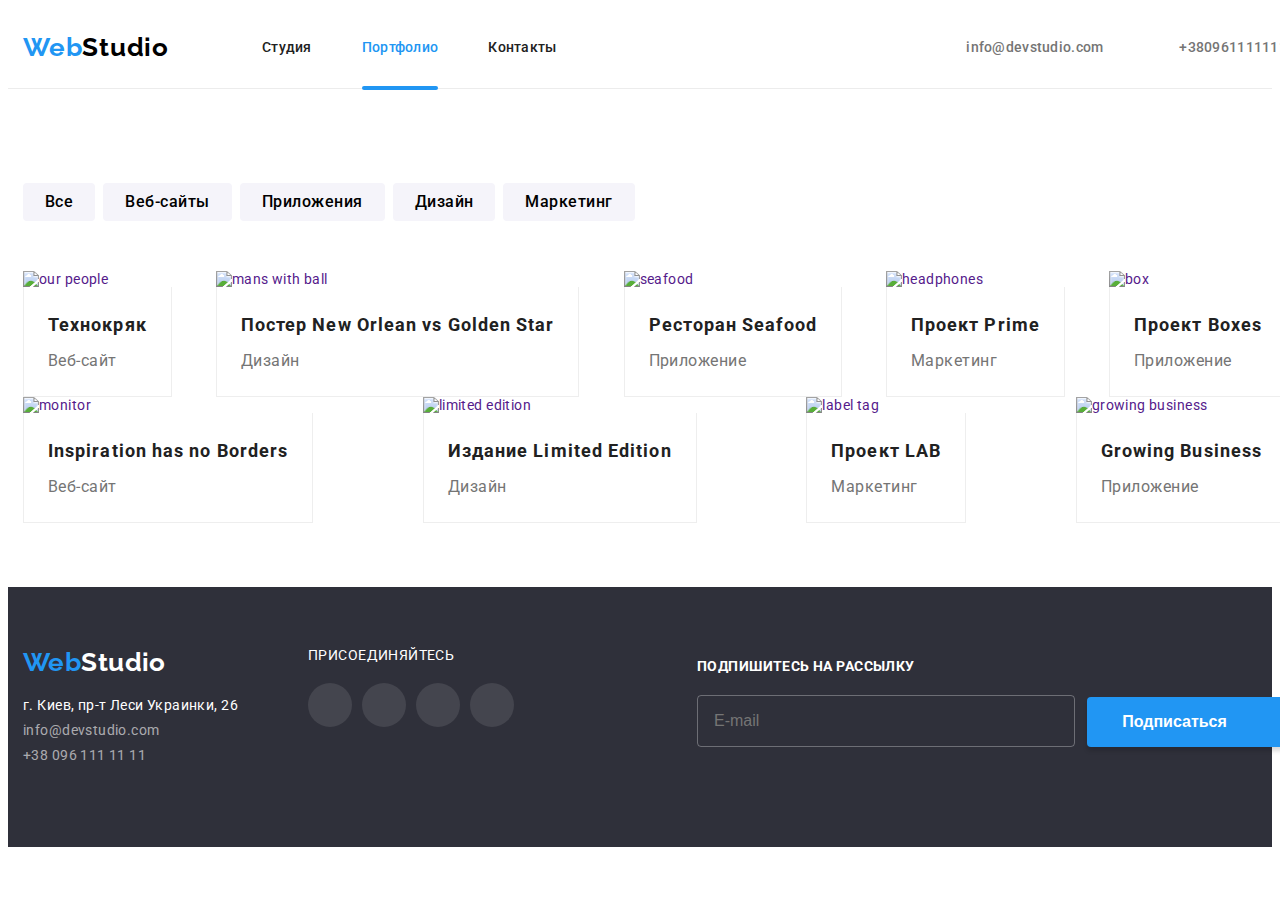
==== commit 6cc8c245: "update_portfolio.scss" ====
--- a/portfolio.html
+++ b/portfolio.html
@@ -25,11 +25,15 @@
         <div class="container header-container">
             <nav class="header-nav">
                 <a href="./index.html" class="logo">Web<span class="logo-header">Studio</span> </a>
+                <button type="button" class="menu-open__btn" data-menu-open>
+                    <svg class="open-menu__icon" width="24" height="16">
+                        <use href="./img/open-close.svg#icon-menu_24px"></use>
+                    </svg>
+                </button>
                 <div class="header-menu">
                     <ul class="header-list list">
                         <li class="header-item"><a href="./index.html" class="header-link link">Студия</a></li>
-                        <li class="header-item"><a href="./portfolio.html"
-                                class="header-link link current">Портфолио</a></li>
+                        <li class="header-item"><a href="./portfolio.html" class="header-link link current">Портфолио</a></li>
                         <li class="header-item"><a href="" class="header-link link">Контакты</a></li>
                     </ul>
             </nav>
@@ -50,11 +54,7 @@
                 </li>
             </ul>
         </div>
-        <button type="button" class="menu-open__btn" data-menu-open>
-            <svg class="open-menu__icon" width="24" height="16">
-                <use href="./img/open-close.svg#icon-menu_24px"></use>
-            </svg>
-        </button>
+    
         <div class="mob-menu is-hidden" data-menu>
             <div class="mob-menu__wrap">
                 <div class="mob-menu__top">
@@ -64,10 +64,9 @@
                         </svg>
                     </button>
                     <ul class="mob-menu__nav">
-                        <li class="mob-menu__item"><a href="./index.html" class="link mob-menu__nav-link">Студия</a>
-                        </li>
-                        <li class="mob-menu__item"><a href="./portfolio.html"
-                                class="link mob-menu__nav-link mob-menu__nav-link_current">Портфолио</a>
+                        <li class="mob-menu__item"><a href="./index.html"
+                                class="link mob-menu__nav-link mob-menu__nav-link">Студия</a></li>
+                        <li class="mob-menu__item"><a href="./portfolio.html" class="link mob-menu__nav-link link mob-menu__nav-link_current">Портфолио</a>
                         </li>
                         <li class="mob-menu__item"><a href="" class="link mob-menu__nav-link">Контакты</a></li>
                     </ul>
@@ -80,7 +79,7 @@
                         <li class="mob-menu__contacts-item"><a href="mailto:info@devstudio.com"
                                 class="link mob-menu__contacts-mail">info@devstudio.com</a></li>
                     </ul>
-
+    
                     <ul class="list mob-menu__socials">
                         <li class="social__item"><a href="https://www.Instagram.com/" target="_blank"
                                 rel="noreferrer noopener" class="link mob-menu__social__link">Instagram</a></li>
--- a/css/main.min.css
+++ b/css/main.min.css
@@ -1 +1 @@
-.submit-btn,.footer-social-link,.check-box,.check-text,.modal-close,.clients-link,.team-social-link,.work-img-title,.section-pic_item,.menu-close__btn,.header-mail,.adress-contacts,.adress-mail,.header-nav{display:-webkit-box;display:-ms-flexbox;display:flex;-webkit-box-align:center;-ms-flex-align:center;align-items:center}:root{--secondary-text-color: #757575;--primary-text-color: #212121;--primary-black-color: #000000;--accent-text-color: #2196F3;--primary-whyte-color: #ffffff;--secondary-background-color: #F5F4FA;--address-footer-color: rgba(255, 255, 255, 0.6);--footer-background-color: #2F303A;--second-accent-text-color: #2191F3;--social-icon-color: #AFB1B8;--button-hover-color: #188ce8;--effects-option: 250ms cubic-bezier(0.4, 0, 0.2, 1)}.visually-hidden{position:absolute;width:1px;height:1px;margin:1px;border:0;padding:0;white-space:nowrap;-webkit-clip-path:inset(100%);clip-path:inset(100%);clip:rect(0 0 0 0);overflow:hidden}.section{padding-top:94px;padding-bottom:94px}.container{width:100%;padding-left:15px;padding-right:15px;margin:0 auto}@media screen and (min-widht: 480px){.container{width:480px}}@media screen and (min-widht: 768px){.container{width:768px}}@media screen and (min-widht: 1200px){.container{width:1200px}}.hero .button{font-family:inherit;font-size:16px;font-weight:700;line-height:1.87;letter-spacing:.06em;color:#fff;background-color:#2196f3;cursor:pointer;border:none;padding:10px 32px;-webkit-box-shadow:0px 4px 4px rgba(0,0,0,.15);box-shadow:0px 4px 4px rgba(0,0,0,.15);border-radius:4px;-webkit-transition:color 250ms cubic-bezier(0.4, 0, 0.2, 1),background-color 250ms cubic-bezier(0.4, 0, 0.2, 1);transition:color 250ms cubic-bezier(0.4, 0, 0.2, 1),background-color 250ms cubic-bezier(0.4, 0, 0.2, 1)}.hero .button:hover,.hero .button:focus{background-color:#188ce8}.main-btn{display:-webkit-box;display:-ms-flexbox;display:flex;-ms-flex-wrap:wrap;flex-wrap:wrap;margin-top:-15px;margin-bottom:40px;margin-left:-8px}@media screen and (min-widht: 768px){.main-btn{margin-bottom:30px;-webkit-box-pack:center;-ms-flex-pack:center;justify-content:center}}@media screen and (min-widht: 1200px){.main-btn{margin-bottom:50px}}.btn{cursor:pointer;border:none;-webkit-box-align:center;-ms-flex-align:center;align-items:center;color:#212121;margin-left:8px;margin-top:15px}.portfolio-btn{font-family:inherit;font-size:16px;font-weight:500;line-height:1.62;letter-spacing:.03em;text-align:center;border-radius:4px;padding:6px 22px;cursor:pointer;border:none;background-color:#f5f4fa;-webkit-transition:color 250ms cubic-bezier(0.4, 0, 0.2, 1),background-color 250ms cubic-bezier(0.4, 0, 0.2, 1),-webkit-box-shadow 250ms cubic-bezier(0.4, 0, 0.2, 1);transition:color 250ms cubic-bezier(0.4, 0, 0.2, 1),background-color 250ms cubic-bezier(0.4, 0, 0.2, 1),-webkit-box-shadow 250ms cubic-bezier(0.4, 0, 0.2, 1);transition:color 250ms cubic-bezier(0.4, 0, 0.2, 1),box-shadow 250ms cubic-bezier(0.4, 0, 0.2, 1),background-color 250ms cubic-bezier(0.4, 0, 0.2, 1);transition:color 250ms cubic-bezier(0.4, 0, 0.2, 1),box-shadow 250ms cubic-bezier(0.4, 0, 0.2, 1),background-color 250ms cubic-bezier(0.4, 0, 0.2, 1),-webkit-box-shadow 250ms cubic-bezier(0.4, 0, 0.2, 1)}.portfolio-btn:hover,.portfolio-btn:focus,.portfolio-btn:active{color:#fff;background-color:#2196f3;-webkit-box-shadow:0px 3px 1px rgba(0,0,0,.1),0px 1px 2px rgba(0,0,0,.08),0px 2px 2px rgba(0,0,0,.12);box-shadow:0px 3px 1px rgba(0,0,0,.1),0px 1px 2px rgba(0,0,0,.08),0px 2px 2px rgba(0,0,0,.12)}.top-text{font-size:36px;font-weight:700;line-height:1.16;letter-spacing:.03em;text-align:center;color:#212121}.logo{color:#2196f3;text-decoration:none;font-family:"Raleway";font-size:26px;font-weight:700;line-height:1.2;letter-spacing:.03em;margin-right:93px;display:block;padding-top:24px;padding-bottom:25px}.logo-header{color:#000;text-decoration:none}.header{border-bottom:1px solid #ececec}.adress-list{display:-webkit-box;display:-ms-flexbox;display:flex;margin-left:auto}@media screen and (max-width: 786px){.adress-list{display:none}}.adress-contacts:not(:last-child){margin-left:50px}.header-container{display:-webkit-box;display:-ms-flexbox;display:flex;-webkit-box-align:center;-ms-flex-align:center;align-items:center}.header-list{display:-webkit-box;display:-ms-flexbox;display:flex;-webkit-box-align:center;-ms-flex-align:center;align-items:center}@media screen and (max-width: 786px){.header-menu{display:none}}.header-link{display:block;padding-top:32px;padding-bottom:32px;color:#212121;font-size:14px;font-weight:500;line-height:1.14;letter-spacing:.02em;position:relative;-webkit-transition:color 250ms cubic-bezier(0.4, 0, 0.2, 1);transition:color 250ms cubic-bezier(0.4, 0, 0.2, 1)}.header-link:hover,.header-link:focus{color:#2196f3}.header-link.current::after{content:"";width:100%;height:4px;background-color:#2196f3;border-radius:2px;position:absolute;left:0;bottom:-2px}.header-link.current{color:#2196f3}.header-item:not(:last-child),.mailtel:not(:last-child){margin-right:50px}.header-mail{color:#757575;text-decoration:none;font-size:14px;font-weight:500;line-height:1.14;letter-spacing:.02em;padding-top:30px;padding-bottom:30px}.header-contacts{color:#757575;text-decoration:none;font-size:14px;font-weight:500;line-height:1.14;letter-spacing:.02em;padding-top:30px;padding-bottom:30px;margin-left:50px;-webkit-transition:color 250ms cubic-bezier(0.4, 0, 0.2, 1);transition:color 250ms cubic-bezier(0.4, 0, 0.2, 1)}.header-contacts:hover,.header-contacts:focus{color:#2196f3}.mailto,.telto{width:16px;height:16px;display:inline-block;vertical-align:middle;fill:currentColor;margin-right:10px}.mob-menu{position:fixed;z-index:5;inset:0;padding:48px 40px;background-color:#fff;-webkit-transition:250ms cubic-bezier(0.4, 0, 0.2, 1);transition:250ms cubic-bezier(0.4, 0, 0.2, 1)}.mob-menu.is-hidden{-webkit-transform:translateX(100%);transform:translateX(100%)}.mob-menu__wrap{display:-webkit-box;display:-ms-flexbox;display:flex;-webkit-box-orient:vertical;-webkit-box-direction:normal;-ms-flex-direction:column;flex-direction:column;-webkit-box-pack:justify;-ms-flex-pack:justify;justify-content:space-between;height:100%}.mob-menu-botttom{margin-top:auto}.menu-open__btn{width:40px;height:40px;background-color:rgba(0,0,0,0);border:none;-webkit-transition:fill 250ms cubic-bezier(0.4, 0, 0.2, 1);transition:fill 250ms cubic-bezier(0.4, 0, 0.2, 1)}.menu-open__btn:hover,.menu-open__btn:focus,.menu-open__btn:active{fill:#188ce8}@media screen and (min-width: 786px){.menu-open__btn{display:none}}.menu-close__btn{width:40px;height:40px;position:absolute;top:10px;right:15px;border:none;border-radius:50%;background-color:rgba(0,0,0,0);display:block;margin-left:auto;cursor:pointer;margin-bottom:-40px}.menu-open__btn,.menu-close__btn{display:block;margin-left:auto;cursor:pointer;margin-bottom:-40px}.close-menu__icon{fill:#757575;-webkit-transition:250ms cubic-bezier(0.4, 0, 0.2, 1);transition:250ms cubic-bezier(0.4, 0, 0.2, 1)}.close-menu__icon:hover,.close-menu__icon:focus{fill:#2196f3}.open-menu__icon:hover,.open-menu__icon:focus{fill:#2196f3}.mob-menu__item:not(:last-child){margin-bottom:30px}.mob-menu__nav-link{font-size:40px;font-weight:500;letter-spacing:.02em;color:#212121}.mob-menu__nav-link:hover,.mob-menu__nav-link:focus,.mob-menu__nav-link:active,.mob-menu__nav-link_current{color:#2196f3;-webkit-transition:250ms cubic-bezier(0.4, 0, 0.2, 1);transition:250ms cubic-bezier(0.4, 0, 0.2, 1)}.mob-menu__item-link-current{color:#2196f3}.mob-menu__contacts-list{margin-bottom:64px}.mob-menu__contacts-item:not(:last-child){margin-bottom:32px}.mob-menu__contacts-mobile{font-size:34px;font-weight:500;letter-spacing:.02em;color:#2196f3}.mob-menu__contacts-mail{font-size:24px;font-weight:500;letter-spacing:.02em;color:#757575}.mob-menu__contacts-mail:hover,.mob-menu__contacts-mail:focus,.mob-menu__contacts-mail:active{color:#2196f3}.mob-menu__socials{display:-webkit-box;display:-ms-flexbox;display:flex;-ms-flex-wrap:wrap;flex-wrap:wrap;margin-left:-10px;margin-right:-10px}.social__item{padding-right:10px;margin-left:10px;margin-top:10px}.social__item:not(:last-child){border-right:1px solid rgba(33,33,33,.2)}.social__item:first-child{padding-left:0px}.mob-menu__social__link{font-size:18px;font-weight:500;line-height:1.22;letter-spacing:.02em;color:#2196f3}.hero{width:100%;background:var(--footer-background-color);padding-top:118px;padding-bottom:118px;margin-left:auto;margin-right:auto;text-align:center;background-repeat:no-repeat;background-position:center;background-size:cover;background-image:-webkit-gradient(linear, left top, left bottom, from(rgba(47, 48, 58, 0.4)), to(rgba(47, 48, 58, 0.4))),url(..//../img/Hero-img1x-mobile.jpg);background-image:linear-gradient(rgba(47, 48, 58, 0.4), rgba(47, 48, 58, 0.4)),url(..//../img/Hero-img1x-mobile.jpg)}@media(-webkit-min-device-pixel-ratio: 2),(min-resolution: 192dpi){.hero{background-image:-webkit-gradient(linear, left top, left bottom, from(rgba(47, 48, 58, 0.4)), to(rgba(47, 48, 58, 0.4))),url(..//../img/hero/Hero-img2x-mobile.jpg);background-image:linear-gradient(rgba(47, 48, 58, 0.4), rgba(47, 48, 58, 0.4)),url(..//../img/hero/Hero-img2x-mobile.jpg)}}@media screen and (-webkit-min-device-pixel-ratio: 2)and (min-width: 768px),screen and (min-resolution: 192dpi)and (min-width: 768px){.hero{background-image:-webkit-gradient(linear, left top, left bottom, from(rgba(47, 48, 58, 0.4)), to(rgba(47, 48, 58, 0.4))),url(..//../img/hero/Hero-img1x-tablet.jpg);background-image:linear-gradient(rgba(47, 48, 58, 0.4), rgba(47, 48, 58, 0.4)),url(..//../img/hero/Hero-img1x-tablet.jpg)}}@media screen and (min-width: 768px){.hero{background-image:-webkit-gradient(linear, left top, left bottom, from(rgba(47, 48, 58, 0.4)), to(rgba(47, 48, 58, 0.4))),url(..//../img/hero/Hero-img1x-tablet.jpg);background-image:linear-gradient(rgba(47, 48, 58, 0.4), rgba(47, 48, 58, 0.4)),url(..//../img/hero/Hero-img1x-tablet.jpg)}}@media screen and (min-width: 768px)and (min-device-pixel-ratio: 2),screen and (min-width: 768px)and (-webkit-min-device-pixel-ratio: 2),screen and (min-width: 768px)and (min-resolution: 192dpi),screen and (min-width: 768px)and (min-resolution: 2dppx){.hero{background-image:-webkit-gradient(linear, left top, left bottom, from(rgba(47, 48, 58, 0.4)), to(rgba(47, 48, 58, 0.4))),url(..//../img/hero/Hero-img2x-tablet.jpg);background-image:linear-gradient(rgba(47, 48, 58, 0.4), rgba(47, 48, 58, 0.4)),url(..//../img/hero/Hero-img2x-tablet.jpg)}}@media screen and (min-width: 1200px){.hero{min-height:600px;padding-bottom:200px;padding-top:200px;background-image:-webkit-gradient(linear, left top, left bottom, from(rgba(47, 48, 58, 0.4)), to(rgba(47, 48, 58, 0.4))),url(..//../img/hero/Hero-Img1x-desk.jpg);background-image:linear-gradient(rgba(47, 48, 58, 0.4), rgba(47, 48, 58, 0.4)),url(..//../img/hero/Hero-Img1x-desk.jpg)}}@media screen and (min-width: 1200px)and (min-device-pixel-ratio: 2),screen and (min-width: 1200px)and (-webkit-min-device-pixel-ratio: 2),screen and (min-width: 1200px)and (min-resolution: 192dpi),screen and (min-width: 1200px)and (min-resolution: 2dppx){.hero{background-image:-webkit-gradient(linear, left top, left bottom, from(rgba(47, 48, 58, 0.4)), to(rgba(47, 48, 58, 0.4))),url(..//../img/hero/Hero-Img2x-desk.jpg);background-image:linear-gradient(rgba(47, 48, 58, 0.4), rgba(47, 48, 58, 0.4)),url(..//../img/hero/Hero-Img2x-desk.jpg)}}.hero .hero-title{text-align:center;margin-left:auto;margin-right:auto;margin-bottom:30px;max-width:360px;text-transform:uppercase;font-size:26px;font-weight:900;line-height:1.62;letter-spacing:.06em;color:#fff}@media screen and (min-width: 1200px){.hero .hero-title{max-width:696px;font-size:44px;line-height:1.36}}@media screen and (min-width: 768px){.main-section{display:-webkit-box;display:-ms-flexbox;display:flex;-ms-flex-wrap:wrap;flex-wrap:wrap;-webkit-box-pack:justify;-ms-flex-pack:justify;justify-content:space-between;margin-bottom:-30px}}@media screen and (max-width: 767px){.main-about{width:100%;margin-bottom:30px}}@media screen and (min-width: 768px){.main-about{width:calc((100% - 30px)/2);margin-bottom:30px}}@media screen and (min-width: 1200px){.main-about{width:calc((100% - 90px)/4)}}.main-about .main-about+.main-about{margin-top:30px}@media screen and (min-widtg: 768px){.main-about .main-about+.main-about{margin-top:0}}.main-section-item{display:-webkit-box;display:-ms-flexbox;display:flex;-webkit-box-orient:vertical;-webkit-box-direction:normal;-ms-flex-direction:column;flex-direction:column;-webkit-box-align:center;-ms-flex-align:center;align-items:center;-webkit-box-pack:center;-ms-flex-pack:center;justify-content:center;height:120px;background-color:#f5f4fa;border-radius:4px;margin-bottom:30px}@media screen and (min-widht: 768px){.main-section-item{width:354px;display:-webkit-box;display:-ms-flexbox;display:flex;-webkit-box-align:center;-ms-flex-align:center;align-items:center;-webkit-box-pack:center;-ms-flex-pack:center;justify-content:center}}@media screen and (min-width: 1200px){.main-section-item{width:270px;height:120px}}.main-title{text-transform:uppercase;margin-bottom:10px;font-size:700;line-height:1.14;color:#212121}.main-text{text-align:left;font-size:400;line-height:1.71;color:#757575}.about-deal{display:none;padding-top:0px}@media screen and (min-width: 1200px){.about-deal{display:-webkit-box;display:-ms-flexbox;display:flex}}.section-pic{display:-webkit-box;display:-ms-flexbox;display:flex;-ms-flex-wrap:wrap;flex-wrap:wrap;-webkit-box-pack:center;-ms-flex-pack:center;justify-content:center;margin-top:50px}.section-pic_item{-ms-flex-preferred-size:calc(33.3333333333% - 30px);flex-basis:calc(33.3333333333% - 30px);position:relative}.section-pic_item:not(:last-child){margin-right:30px}.section-item.centered,.team-item.centered{text-align:center}.section-item{font-size:36px;font-weight:700;line-height:1.17;letter-spacing:.03em;color:#000}.work-img-title{-webkit-box-pack:center;-ms-flex-pack:center;justify-content:center;position:absolute;font-weight:700;letter-spacing:.03em;text-align:center;text-transform:uppercase;color:#fff;bottom:0;background-color:rgba(47,48,58,.8);width:100%;height:70px}.our-team{background:#f5f4fa}.team-text{padding-top:30px;padding-bottom:30px;background-color:#fff;-webkit-box-shadow:0px 1px 3px rgba(0,0,0,.12),0px 1px 1px rgba(0,0,0,.14),0px 2px 1px rgba(0,0,0,.2);box-shadow:0px 1px 3px rgba(0,0,0,.12),0px 1px 1px rgba(0,0,0,.14),0px 2px 1px rgba(0,0,0,.2);border-radius:0px 0px 4px 4px}.team-head{width:100%}@media screen and (min-width: 768px){.team-pic{display:-webkit-box;display:-ms-flexbox;display:flex;-ms-flex-wrap:wrap;flex-wrap:wrap}}@media screen and (min-width: 1200px){.team-pic{-ms-flex-wrap:nowrap;flex-wrap:nowrap}}.team-image{margin-bottom:30px;-webkit-box-shadow:0px 1px 3px rgba(0,0,0,.12),0px 1px 1px rgba(0,0,0,.14),0px 2px 1px rgba(0,0,0,.2);box-shadow:0px 1px 3px rgba(0,0,0,.12),0px 1px 1px rgba(0,0,0,.14),0px 2px 1px rgba(0,0,0,.2);border-radius:0px 0px 4px 4px}@media screen and (min-width: 768px){.team-image{-ms-flex-preferred-size:calc(50% - 30px);flex-basis:calc(50% - 30px);margin-right:30px}}@media screen and (min-width: 1200px){.team-image{margin-top:0px;-ms-flex-preferred-size:calc(25% - 30px);flex-basis:calc(25% - 30px)}}.team-name{font-size:16px;font-weight:500;line-height:1.18;letter-spacing:.03em;text-align:center;color:#212121;margin-bottom:10px}.pic-text{text-align:center;font-size:16px;line-height:1.19;letter-spacing:.03em;color:#757575;margin-bottom:16px}.team-item{font-size:36px;font-weight:700;line-height:1.17;letter-spacing:.03em;margin-bottom:50px;color:#000}.team-social-list{display:-webkit-box;display:-ms-flexbox;display:flex;-webkit-box-pack:center;-ms-flex-pack:center;justify-content:center}.team-social-list:not(:last-child){margin-right:10px}.team-social-item{width:44px;height:44px}.team-social-item+.team-social-item{margin-left:10px}.team-social-link{width:100%;height:100%;border-radius:50%;-webkit-box-pack:center;-ms-flex-pack:center;justify-content:center;color:#afb1b8;-webkit-transition:color 250ms cubic-bezier(0.4, 0, 0.2, 1),background-color 250ms cubic-bezier(0.4, 0, 0.2, 1);transition:color 250ms cubic-bezier(0.4, 0, 0.2, 1),background-color 250ms cubic-bezier(0.4, 0, 0.2, 1)}.team-social-link:hover,.team-social-link:focus{background-color:#2196f3;color:#fff}.team-social-icon{fill:currentColor}.clients-list{display:-webkit-box;display:-ms-flexbox;display:flex;-ms-flex-wrap:wrap;flex-wrap:wrap;-webkit-box-pack:justify;-ms-flex-pack:justify;justify-content:space-between;margin-top:30px;margin-bottom:-30px}@media screen and (min-width: 1200px){.clients-list{margin-top:50px;margin-bottom:0}}.clients-list__item{width:calc((100% - 30px)/2);margin-bottom:30px}@media screen and (min-width: 768px){.clients-list__item{width:calc((100% - 60px)/3)}}@media screen and (min-width: 1200px){.clients-list__item{width:calc((100% - 150px)/6);margin-bottom:0}}.clients-link{width:100%;height:92px;-webkit-box-pack:center;-ms-flex-pack:center;justify-content:center;color:#afb1b8;border:1px solid #afb1b8;border-radius:4px;-webkit-transition:color 250ms cubic-bezier(0.4, 0, 0.2, 1),background-color 250ms cubic-bezier(0.4, 0, 0.2, 1);transition:color 250ms cubic-bezier(0.4, 0, 0.2, 1),background-color 250ms cubic-bezier(0.4, 0, 0.2, 1)}.clients-link:hover,.clients-link:focus{color:#2196f3;border-color:#2196f3}.clients-icon{fill:currentColor}.main-content{display:block}.project-list{display:block;margin-top:40px;margin-bottom:-30px}@media screen and (min-width: 768px){.project-list{display:-webkit-box;display:-ms-flexbox;display:flex;-webkit-box-pack:justify;-ms-flex-pack:justify;justify-content:space-between;-ms-flex-wrap:wrap;flex-wrap:wrap}}@media screen and (min-width: 1200px){.project-list{margin-top:50px}}@media screen and (min-widht: 768px){.project-list__item{-ms-flex-preferred-size:calc((100% - 30px)/2);flex-basis:calc((100% - 30px)/2)}}@media screen and (min-widht: 1200px){.project-list__item{-ms-flex-preferred-size:calc((100% - 60px)/3);flex-basis:calc((100% - 60px)/3)}}.project-link{display:-webkit-box;display:-ms-flexbox;display:flex;-webkit-box-orient:vertical;-webkit-box-direction:normal;-ms-flex-direction:column;flex-direction:column;max-width:100%;height:100%;-webkit-transition:-webkit-box-shadow 250ms cubic-bezier(0.4, 0, 0.2, 1);transition:-webkit-box-shadow 250ms cubic-bezier(0.4, 0, 0.2, 1);transition:box-shadow 250ms cubic-bezier(0.4, 0, 0.2, 1);transition:box-shadow 250ms cubic-bezier(0.4, 0, 0.2, 1), -webkit-box-shadow 250ms cubic-bezier(0.4, 0, 0.2, 1)}.project-link:hover,.project-link:focus{-webkit-box-shadow:0px 1px 1px rgba(0,0,0,.12),0px 4px 4px rgba(0,0,0,.06),1px 4px 6px rgba(0,0,0,.16);box-shadow:0px 1px 1px rgba(0,0,0,.12),0px 4px 4px rgba(0,0,0,.06),1px 4px 6px rgba(0,0,0,.16)}.project-link:hover .project-text,.project-link:focus .project-text{-webkit-transform:translateY(0);transform:translateY(0)}.project-img{width:100%}.project-item__set{padding:20px 24px;border:1px solid #eee;border-top:none;-webkit-box-flex:1;-ms-flex-positive:1;flex-grow:1}.project-item__title{font-size:18px;line-height:2;letter-spacing:.06em;color:#212121;margin-bottom:4px}.project-item__text{font-size:16px;font-weight:400;line-height:1.8;letter-spacing:.03em;color:#757575}.project-item__wrap{position:relative;overflow:hidden}.project-text{position:absolute;width:100%;height:100%;bottom:0;font-size:18px;font-weight:400;line-height:1.56;letter-spacing:.03em;color:#fff;background:rgba(33,150,243,.9);height:100%;padding:63px 24px;-webkit-transform:translateY(100%);transform:translateY(100%);-webkit-transition:-webkit-transform 250ms;transition:-webkit-transform 250ms;transition:transform 250ms;transition:transform 250ms, -webkit-transform 250ms;overflow-y:auto}.project-list__item:hover.project-text{-webkit-transform:translateY(0);transform:translateY(0)}.portfolio-item{font-size:16px;font-weight:600;line-height:1.62;letter-spacing:.03em;background-color:#fff;border-radius:4px;color:#000}.portfolio-item{cursor:pointer}.backdrop{width:100vw;height:100vh;background-color:rgba(0,0,0,.2);position:fixed;top:0;left:0;-webkit-transition:opacity 250ms,visibility 250ms;transition:opacity 250ms,visibility 250ms}.backdrop.is-hidden .modal{-webkit-transform:translate(-50%, -50%) scale(2) rotate(180deg);transform:translate(-50%, -50%) scale(2) rotate(180deg)}.modal{width:528px;min-height:581px;background-color:#fff;-webkit-box-shadow:0px 1px 3px rgba(0,0,0,.12),0px 1px 1px rgba(0,0,0,.14),0px 2px 1px rgba(0,0,0,.2);box-shadow:0px 1px 3px rgba(0,0,0,.12),0px 1px 1px rgba(0,0,0,.14),0px 2px 1px rgba(0,0,0,.2);border-radius:4px;position:absolute;top:50%;left:50%;-webkit-transform:translate(-50%, -50%) scale(1) rotate(0);transform:translate(-50%, -50%) scale(1) rotate(0);-webkit-transition:-webkit-transform 250ms cubic-bezier(0.4, 0, 0.2, 1);transition:-webkit-transform 250ms cubic-bezier(0.4, 0, 0.2, 1);transition:transform 250ms cubic-bezier(0.4, 0, 0.2, 1);transition:transform 250ms cubic-bezier(0.4, 0, 0.2, 1), -webkit-transform 250ms cubic-bezier(0.4, 0, 0.2, 1);padding:40px}@media screen and (max-width: 479px){.modal{padding:5%;width:100%;height:100%}}@media screen and (min-width: 480px){.modal{min-width:450px;max-height:609px}}@media screen and (min-width: 1200px){.modal{width:528px;height:581px}}.modal-title{font-size:20px;font-weight:700;line-height:1.15;letter-spacing:.03em;text-align:center;color:var(--primary-text-color);margin-bottom:12px}@media screen and (max-width: 479px){.modal-title{font-size:4.17vw}}.modal-form{display:-webkit-box;display:-ms-flexbox;display:flex;-webkit-box-orient:vertical;-webkit-box-direction:normal;-ms-flex-direction:column;flex-direction:column}.modal-close{width:30px;height:30px;background-color:#fff;border:1px solid rgba(0,0,0,.1);border-radius:50%;position:absolute;top:8px;right:8px;cursor:pointer;-webkit-box-pack:center;-ms-flex-pack:center;justify-content:center;color:#757575;-webkit-transition:color 250ms cubic-bezier(0.4, 0, 0.2, 1),background-color 250ms cubic-bezier(0.4, 0, 0.2, 1);transition:color 250ms cubic-bezier(0.4, 0, 0.2, 1),background-color 250ms cubic-bezier(0.4, 0, 0.2, 1)}.modal-close:hover,.modal-close:focus,.modal-close:active{color:#2196f3}.modal-close-icon{position:absolute;left:15px;bottom:15px;fill:currentColor}.modal-field{margin-bottom:10px;position:relative;display:-webkit-box;display:-ms-flexbox;display:flex;-webkit-box-orient:vertical;-webkit-box-direction:normal;-ms-flex-direction:column;flex-direction:column;text-align:left;-webkit-transition:border-color 250ms cubic-bezier(0.4, 0, 0.2, 1);transition:border-color 250ms cubic-bezier(0.4, 0, 0.2, 1)}.modal-field:focus-within .modal-input,.modal-field:hover .modal-input{border:1px solid #2196f3;cursor:pointer}.modal-field:focus-within .input-icon,.modal-field:hover .input-icon{fill:#2196f3}.modal-input{width:100%;height:40px;display:block;padding-left:42px;border:1px solid rgba(33,33,33,.2);border-radius:4px;-webkit-transition:border-color 250ms cubic-bezier(0.4, 0, 0.2, 1);transition:border-color 250ms cubic-bezier(0.4, 0, 0.2, 1)}.modal-input:focus{outline:none;border-color:#2196f3}.modal-input:focus+.input-icon{fill:#2196f3}.modal-input-label{font-size:12px;font-weight:normal;line-height:1.16;letter-spacing:.01em;color:#757575}.modal-form-field{margin-bottom:10px;position:relative;display:-webkit-box;display:-ms-flexbox;display:flex;-webkit-box-orient:vertical;-webkit-box-direction:normal;-ms-flex-direction:column;flex-direction:column;text-align:start;-webkit-transition:border-color 250ms cubic-bezier(0.4, 0, 0.2, 1);transition:border-color 250ms cubic-bezier(0.4, 0, 0.2, 1)}.modal-form-field:focus-within .modal-text,.modal-form-field:hover .modal-text{border:1px solid #2196f3;fill:#2196f3;cursor:pointer}.modal-input-wrap{display:block;position:relative;margin-top:4px}.modal-input:focus+.input-icon{fill:#2196f3}.modal-input-label{font-size:12px;font-weight:400;line-height:1.16;letter-spacing:.01em;color:#757575}.modal-text{font-size:12px;font-weight:normal;line-height:1.16;letter-spacing:.01em;font-style:normal;width:100%;height:120px;border:1px solid rgba(33,33,33,.2);border-radius:4px;-webkit-transition:border-color 250ms cubic-bezier(0.4, 0, 0.78, 0.73);transition:border-color 250ms cubic-bezier(0.4, 0, 0.78, 0.73);margin-top:4px;resize:none;padding:12px 16px}.modal-text::-webkit-input-placeholder{font-style:normal;font-size:12px;font-weight:normal;line-height:1.16;letter-spacing:.01em;color:rgba(117,117,117,.5)}.modal-text::-moz-placeholder{font-style:normal;font-size:12px;font-weight:normal;line-height:1.16;letter-spacing:.01em;color:rgba(117,117,117,.5)}.modal-text:-ms-input-placeholder{font-style:normal;font-size:12px;font-weight:normal;line-height:1.16;letter-spacing:.01em;color:rgba(117,117,117,.5)}.modal-text::-ms-input-placeholder{font-style:normal;font-size:12px;font-weight:normal;line-height:1.16;letter-spacing:.01em;color:rgba(117,117,117,.5)}.modal-text::placeholder{font-style:normal;font-size:12px;font-weight:normal;line-height:1.16;letter-spacing:.01em;color:rgba(117,117,117,.5)}.modal-text:focus{outline:none;border-color:#2196f3}.modal-text:focus{border-color:#2196f3}.input-icon{position:absolute;top:50%;left:12px;-webkit-box-align:center;-ms-flex-align:center;align-items:center;width:18px;height:18px;-webkit-transform:translateY(-50%);transform:translateY(-50%);fill:#212121;-webkit-transition:fill 250ms cubic-bezier(0.4, 0, 0.78, 0.73);transition:fill 250ms cubic-bezier(0.4, 0, 0.78, 0.73)}.modal-button{width:200px;height:50px;left:700px;top:712px;background:#2191f3;-webkit-box-shadow:0px 4px 4px rgba(0,0,0,.15);box-shadow:0px 4px 4px rgba(0,0,0,.15);border-radius:4px;font-size:16px;font-weight:700;line-height:1.88;letter-spacing:.06em;display:block;border:none;-webkit-box-align:center;-ms-flex-align:center;align-items:center;text-align:center;color:#fff}.modal-btn-field{display:-webkit-box;display:-ms-flexbox;display:flex;-webkit-box-pack:center;-ms-flex-pack:center;justify-content:center}.is-hidden{visibility:hidden;opacity:0;pointer-events:none}.modal-btn{display:block;width:200px;height:50px;font-size:16px;font-weight:700;line-height:1.88;letter-spacing:.06em;background-color:#2196f3;color:#fff;border:none;border-radius:4px;-webkit-box-shadow:0px,4px,4px rgba(0,0,0,.15);box-shadow:0px,4px,4px rgba(0,0,0,.15);cursor:pointer}.modal-btn:hover,.modal-btn:focus{background-color:#188ce8}.modal-btn-field{display:-webkit-box;display:-ms-flexbox;display:flex;-webkit-box-pack:center;-ms-flex-pack:center;justify-content:center}.modal-check-field{margin-bottom:30px}.check-text{font-size:14px;font-weight:normal;line-height:1.71;letter-spacing:.03em;color:#757575;-webkit-box-pack:center;-ms-flex-pack:center;justify-content:center;margin-right:5px;cursor:pointer}@media screen and (max-width: 479px){.check-text{font-size:2.5vw}}@media screen and (min-width: 1200px){.check-text{font-size:14px}}.check-text-link{font-size:14px;font-weight:400;line-height:1.71;letter-spacing:.03em;font-style:normal;color:#2196f3;border-bottom:1px solid #2196f3}.check-box{width:16px;height:15px;border:2px solid #212121;border-radius:4px;-webkit-box-shadow:0px,4px,4px rgba(0,0,0,.25);box-shadow:0px,4px,4px rgba(0,0,0,.25);-webkit-box-pack:center;-ms-flex-pack:center;justify-content:center;margin-right:7px}.check-icon{fill:rgba(0,0,0,0)}.modal-check:checked+.check-text span.check-box{background-color:#2196f3;border:none}.modal-check:checked+.check-text .check-icon{fill:#fff}.footer{background:#2f303a;padding-top:60px;padding-bottom:60px;text-align:left}.footer__wrap{text-align:center}@media screen and (min-width: 1200px){.footer__wrap{display:-webkit-box;display:-ms-flexbox;display:flex;-webkit-box-align:baseline;-ms-flex-align:baseline;align-items:baseline;-webkit-box-pack:justify;-ms-flex-pack:justify;justify-content:space-between;text-align:left;margin-bottom:0}}.footer-info__wrap{margin-bottom:60px}@media screen and (min-width: 768px){.footer-info__wrap{display:-webkit-box;display:-ms-flexbox;display:flex;-ms-flex-pack:distribute;justify-content:space-around;margin-bottom:60px}}@media screen and (min-width: 1200px){.footer-info__wrap{-webkit-box-pack:unset;-ms-flex-pack:unset;justify-content:unset;margin-bottom:0}}.footer .footer-contacts__wrap{margin-bottom:60px}@media screen and (min-width: 768px){.footer .footer-contacts__wrap{margin-bottom:0}}.footer-adress__wrap,.footer-mail__wrap{margin-bottom:8px}@media screen and (min-width: 1200px){.footer-adress__wrap,.footer-mail__wrap{margin-bottom:9px}}.footer-adress{font-style:normal;color:#fff}.footer-adress:hover,.footer-adress:focus,.footer-adress:active{color:#2196f3}.footer-mail,.footer-tel{font-style:normal;color:rgba(255,255,255,.6);-webkit-transition:color 250ms cubic-bezier(0.4, 0, 0.2, 1);transition:color 250ms cubic-bezier(0.4, 0, 0.2, 1)}.footer-mail:hover,.footer-mail:focus,.footer-mail:active,.footer-tel:hover,.footer-tel:focus,.footer-tel:active{color:#2196f3}@media screen and (min-width: 768px){.footer-social__wrap{margin-bottom:0}}@media screen and (min-width: 1200px){.footer-social__wrap{margin-left:70px}}.footer-social__title{margin-bottom:20px;font-size:14px;letter-spacing:1.14;text-transform:uppercase;color:#fff}.social-list__item{width:44px;height:44px}.footer-social-link{width:100%;height:100%;border-radius:50%;background-color:rgba(255,255,255,.1);-webkit-box-pack:center;-ms-flex-pack:center;justify-content:center;color:#fff;-webkit-transition:color 250ms cubic-bezier(0.4, 0, 0.2, 1),background-color 250ms cubic-bezier(0.4, 0, 0.2, 1);transition:color 250ms cubic-bezier(0.4, 0, 0.2, 1),background-color 250ms cubic-bezier(0.4, 0, 0.2, 1)}.footer-social-link:hover,.footer-social-link:focus{background-color:#2196f3}.social-list__item+.social-list__item{margin-left:10px}.social-icon{fill:currentColor}@media screen and (min-width: 1200px){.footer-subcr__wrap{margin-left:auto}}.footer-subscr__title{font-size:14px;margin-bottom:20px;text-transform:uppercase;font-size:14px;font-weight:700;line-height:1.14;color:#fff}.social-list{display:-webkit-box;display:-ms-flexbox;display:flex;-webkit-box-pack:center;-ms-flex-pack:center;justify-content:center;margin-bottom:60px}@media screen and (min-width: 1200px){.footer-subscr__form{display:-webkit-box;display:-ms-flexbox;display:flex;-webkit-box-align:end;-ms-flex-align:end;align-items:flex-end}}.subscr{margin-left:auto;margin-right:auto;display:block;width:100%;max-width:450;height:50;padding-left:16px;padding-top:15px;padding-bottom:15px;margin-bottom:20px;background-color:rgba(0,0,0,0);border:1px solid rgba(255,255,255,.3);border-radius:4px;font-size:16px;font-weight:400;line-height:1.25;color:rgba(255,255,255,.6);outline:none}@media screen and (min-width: 768px){.subscr{width:450px}}@media screen and (min-width: 1200px){.subscr{margin-bottom:0;width:358px;margin-right:12px}}.sub-icon{fill:#fff;margin-left:10px}.submit-btn{display:-webkit-inline-box;display:-ms-inline-flexbox;display:inline-flex;-webkit-box-pack:center;-ms-flex-pack:center;justify-content:center;padding:10px 29px;font-size:16px;font-weight:700;color:#fff;border-radius:4px;text-align:center;-webkit-box-shadow:0px 4px 4px rgba(0,0,0,.15);box-shadow:0px 4px 4px rgba(0,0,0,.15);border:none;cursor:pointer;margin-left:auto;margin-right:auto;min-width:200px;height:50px;background-color:#2196f3;-webkit-transition:color 250ms cubic-bezier(0.4, 0, 0.2, 1),background-color 250ms cubic-bezier(0.4, 0, 0.2, 1);transition:color 250ms cubic-bezier(0.4, 0, 0.2, 1),background-color 250ms cubic-bezier(0.4, 0, 0.2, 1)}.submit-btn:hover,.submit-btn:focus,.submit-btn:active{background-color:#188ce8}.footer-logo{font-family:Raleway;font-size:26px;font-weight:700;font-style:normal;display:block;margin-bottom:20px}.footer-logo-web{color:#2196f3}.footer-logo-studio{color:#fff}p,h1,h2,h3,h4,h5,h6{margin:0}ul{margin:0;padding:0;list-style:none}img{display:block;max-width:100%;height:auto;width:100%}address{font-style:normal}.list{list-style:none}.link{text-decoration:none}body{font-family:"Roboto",sans-serif;background-color:#fff;color:#212121;letter-spacing:.03em;font-size:14px}adress{font-style:normal}/*# sourceMappingURL=main.min.css.map */+.submit-btn,.footer-social-link,.check-box,.check-text,.modal-close,.clients-link,.team-social-link,.work-img-title,.section-pic_item,.menu-close__btn,.header-mail,.adress-contacts,.adress-mail,.header-nav{display:-webkit-box;display:-ms-flexbox;display:flex;-webkit-box-align:center;-ms-flex-align:center;align-items:center}:root{--secondary-text-color: #757575;--primary-text-color: #212121;--primary-black-color: #000000;--accent-text-color: #2196F3;--primary-whyte-color: #ffffff;--secondary-background-color: #F5F4FA;--address-footer-color: rgba(255, 255, 255, 0.6);--footer-background-color: #2F303A;--second-accent-text-color: #2191F3;--social-icon-color: #AFB1B8;--button-hover-color: #188ce8;--effects-option: 250ms cubic-bezier(0.4, 0, 0.2, 1)}.visually-hidden{position:absolute;width:1px;height:1px;margin:1px;border:0;padding:0;white-space:nowrap;-webkit-clip-path:inset(100%);clip-path:inset(100%);clip:rect(0 0 0 0);overflow:hidden}.section{padding-top:94px;padding-bottom:94px}.container{width:100%;padding-left:15px;padding-right:15px;margin:0 auto}@media screen and (min-widht: 480px){.container{width:480px}}@media screen and (min-widht: 768px){.container{width:768px}}@media screen and (min-widht: 1200px){.container{width:1200px}}.hero .button{font-family:inherit;font-size:16px;font-weight:700;line-height:1.87;letter-spacing:.06em;color:#fff;background-color:#2196f3;cursor:pointer;border:none;padding:10px 32px;-webkit-box-shadow:0px 4px 4px rgba(0,0,0,.15);box-shadow:0px 4px 4px rgba(0,0,0,.15);border-radius:4px;-webkit-transition:color 250ms cubic-bezier(0.4, 0, 0.2, 1),background-color 250ms cubic-bezier(0.4, 0, 0.2, 1);transition:color 250ms cubic-bezier(0.4, 0, 0.2, 1),background-color 250ms cubic-bezier(0.4, 0, 0.2, 1)}.hero .button:hover,.hero .button:focus{background-color:#188ce8}.main-btn{display:-webkit-box;display:-ms-flexbox;display:flex;-ms-flex-wrap:wrap;flex-wrap:wrap;margin-top:-15px;margin-bottom:40px;margin-left:-8px}@media screen and (min-widht: 768px){.main-btn{margin-bottom:30px;-webkit-box-pack:center;-ms-flex-pack:center;justify-content:center}}@media screen and (min-widht: 1200px){.main-btn{margin-bottom:50px}}.btn{cursor:pointer;border:none;-webkit-box-align:center;-ms-flex-align:center;align-items:center;color:#212121;margin-left:8px;margin-top:15px}.portfolio-btn{font-family:inherit;font-size:16px;font-weight:500;line-height:1.62;letter-spacing:.03em;text-align:center;border-radius:4px;padding:6px 22px;cursor:pointer;border:none;background-color:#f5f4fa;-webkit-transition:color 250ms cubic-bezier(0.4, 0, 0.2, 1),background-color 250ms cubic-bezier(0.4, 0, 0.2, 1),-webkit-box-shadow 250ms cubic-bezier(0.4, 0, 0.2, 1);transition:color 250ms cubic-bezier(0.4, 0, 0.2, 1),background-color 250ms cubic-bezier(0.4, 0, 0.2, 1),-webkit-box-shadow 250ms cubic-bezier(0.4, 0, 0.2, 1);transition:color 250ms cubic-bezier(0.4, 0, 0.2, 1),box-shadow 250ms cubic-bezier(0.4, 0, 0.2, 1),background-color 250ms cubic-bezier(0.4, 0, 0.2, 1);transition:color 250ms cubic-bezier(0.4, 0, 0.2, 1),box-shadow 250ms cubic-bezier(0.4, 0, 0.2, 1),background-color 250ms cubic-bezier(0.4, 0, 0.2, 1),-webkit-box-shadow 250ms cubic-bezier(0.4, 0, 0.2, 1)}.portfolio-btn:hover,.portfolio-btn:focus,.portfolio-btn:active{color:#fff;background-color:#2196f3;-webkit-box-shadow:0px 3px 1px rgba(0,0,0,.1),0px 1px 2px rgba(0,0,0,.08),0px 2px 2px rgba(0,0,0,.12);box-shadow:0px 3px 1px rgba(0,0,0,.1),0px 1px 2px rgba(0,0,0,.08),0px 2px 2px rgba(0,0,0,.12)}.top-text{font-size:36px;font-weight:700;line-height:1.16;letter-spacing:.03em;text-align:center;color:#212121}.logo{color:#2196f3;text-decoration:none;font-family:"Raleway";font-size:26px;font-weight:700;line-height:1.2;letter-spacing:.03em;display:block}@media screen and (min-width: 768px){.logo{padding-top:24px;padding-bottom:25px;margin-right:93px}}.logo-header{color:#000;text-decoration:none}.header{border-bottom:1px solid #ececec}.header-nav{width:100%}@media screen and (max-width: 767px){.header-nav{padding:10px 0 10px}}.adress-list{display:-webkit-box;display:-ms-flexbox;display:flex;margin-left:auto}@media screen and (max-width: 786px){.adress-list{display:none}}@media screen and (max-width: 1199px){.adress-list{padding:0;-webkit-box-orient:vertical;-webkit-box-direction:normal;-ms-flex-direction:column;flex-direction:column}}.adress-contacts:not(:last-child){margin-left:50px}.header-container{display:-webkit-box;display:-ms-flexbox;display:flex;-webkit-box-align:center;-ms-flex-align:center;align-items:center}.header-list{display:-webkit-box;display:-ms-flexbox;display:flex;-webkit-box-align:center;-ms-flex-align:center;align-items:center}@media screen and (max-width: 786px){.header-menu{display:none}}.header-link{display:block;padding-top:32px;padding-bottom:32px;color:#212121;font-size:14px;font-weight:500;line-height:1.14;letter-spacing:.02em;position:relative;-webkit-transition:color 250ms cubic-bezier(0.4, 0, 0.2, 1);transition:color 250ms cubic-bezier(0.4, 0, 0.2, 1)}.header-link:hover,.header-link:focus{color:#2196f3}.header-link.current::after{content:"";width:100%;height:4px;background-color:#2196f3;border-radius:2px;position:absolute;left:0;bottom:-2px}.header-link.current{color:#2196f3}.header-item:not(:last-child),.mailtel:not(:last-child){margin-right:50px}.header-mail{color:#757575;text-decoration:none;font-size:14px;font-weight:500;line-height:1.14;letter-spacing:.02em;padding-top:30px;padding-bottom:30px}.header-contacts{display:-webkit-box;display:-ms-flexbox;display:flex;-webkit-box-align:center;-ms-flex-align:center;align-items:center;color:#757575;text-decoration:none;font-size:14px;font-weight:500;line-height:1.14;letter-spacing:.02em;padding-top:30px;padding-bottom:30px;margin-left:50px;-webkit-transition:color 250ms cubic-bezier(0.4, 0, 0.2, 1);transition:color 250ms cubic-bezier(0.4, 0, 0.2, 1)}.header-contacts:hover,.header-contacts:focus{color:#2196f3}@media screen and (max-width: 1199px){.header-contacts{padding:0}}.mailto,.telto{width:16px;height:16px;display:inline-block;vertical-align:middle;fill:currentColor;margin-right:10px}.mob-menu{position:fixed;z-index:5;inset:0;padding:48px 40px;background-color:#fff;-webkit-transition:250ms cubic-bezier(0.4, 0, 0.2, 1);transition:250ms cubic-bezier(0.4, 0, 0.2, 1)}.mob-menu.is-hidden{-webkit-transform:translateX(100%);transform:translateX(100%)}.mob-menu__wrap{display:-webkit-box;display:-ms-flexbox;display:flex;-webkit-box-orient:vertical;-webkit-box-direction:normal;-ms-flex-direction:column;flex-direction:column;-webkit-box-pack:justify;-ms-flex-pack:justify;justify-content:space-between;height:100%}.menu-open__btn{display:block;width:40px;height:40px;background-color:rgba(0,0,0,0);border:none;-webkit-transition:fill 250ms cubic-bezier(0.4, 0, 0.2, 1);transition:fill 250ms cubic-bezier(0.4, 0, 0.2, 1);margin-left:auto}.menu-open__btn:hover,.menu-open__btn:focus,.menu-open__btn:active{fill:#188ce8}@media screen and (min-width: 768px){.menu-open__btn{display:none}}.menu-close__btn{width:40px;height:40px;position:absolute;top:10px;right:15px;border:none;border-radius:50%;background-color:rgba(0,0,0,0);display:block;margin-left:auto;cursor:pointer;margin-bottom:-40px}.close-menu__icon{fill:#757575;-webkit-transition:250ms cubic-bezier(0.4, 0, 0.2, 1);transition:250ms cubic-bezier(0.4, 0, 0.2, 1)}.close-menu__icon:hover,.close-menu__icon:focus{fill:#2196f3}.open-menu__icon:hover,.open-menu__icon:focus{fill:#2196f3}.mob-menu__item:not(:last-child){margin-bottom:30px}.mob-menu__nav-link{font-size:40px;font-weight:500;letter-spacing:.02em;color:#212121}.mob-menu__nav-link:hover,.mob-menu__nav-link:focus,.mob-menu__nav-link:active,.mob-menu__nav-link_current{color:#2196f3;-webkit-transition:250ms cubic-bezier(0.4, 0, 0.2, 1);transition:250ms cubic-bezier(0.4, 0, 0.2, 1)}.mob-menu__item-link-current{color:#2196f3}.mob-menu__contacts-list{margin-bottom:64px}.mob-menu__contacts-item:not(:last-child){margin-bottom:32px}.mob-menu__contacts-mobile{font-size:34px;font-weight:500;letter-spacing:.02em;color:#2196f3}.mob-menu__contacts-mail{font-size:24px;font-weight:500;letter-spacing:.02em;color:#757575}.mob-menu__contacts-mail:hover,.mob-menu__contacts-mail:focus,.mob-menu__contacts-mail:active{color:#2196f3}.mob-menu__socials{display:-webkit-box;display:-ms-flexbox;display:flex;-ms-flex-wrap:wrap;flex-wrap:wrap;margin-left:-10px;margin-right:-10px}.social__item{padding-right:10px;margin-left:10px;margin-top:10px}.social__item:not(:last-child){border-right:1px solid rgba(33,33,33,.2)}.social__item:first-child{padding-left:0px}.mob-menu__social__link{font-size:18px;font-weight:500;line-height:1.22;letter-spacing:.02em;color:#2196f3}.hero{width:100%;background:var(--footer-background-color);padding-top:118px;padding-bottom:118px;margin-left:auto;margin-right:auto;text-align:center;background-repeat:no-repeat;background-position:center;background-size:cover;background-image:-webkit-gradient(linear, left top, left bottom, from(rgba(47, 48, 58, 0.4)), to(rgba(47, 48, 58, 0.4))),url(..//../img/Hero-img1x-mobile.jpg);background-image:linear-gradient(rgba(47, 48, 58, 0.4), rgba(47, 48, 58, 0.4)),url(..//../img/Hero-img1x-mobile.jpg)}@media(-webkit-min-device-pixel-ratio: 2),(min-resolution: 192dpi){.hero{background-image:-webkit-gradient(linear, left top, left bottom, from(rgba(47, 48, 58, 0.4)), to(rgba(47, 48, 58, 0.4))),url(..//../img/hero/Hero-img2x-mobile.jpg);background-image:linear-gradient(rgba(47, 48, 58, 0.4), rgba(47, 48, 58, 0.4)),url(..//../img/hero/Hero-img2x-mobile.jpg)}}@media screen and (-webkit-min-device-pixel-ratio: 2)and (min-width: 768px),screen and (min-resolution: 192dpi)and (min-width: 768px){.hero{background-image:-webkit-gradient(linear, left top, left bottom, from(rgba(47, 48, 58, 0.4)), to(rgba(47, 48, 58, 0.4))),url(..//../img/hero/Hero-img1x-tablet.jpg);background-image:linear-gradient(rgba(47, 48, 58, 0.4), rgba(47, 48, 58, 0.4)),url(..//../img/hero/Hero-img1x-tablet.jpg)}}@media screen and (min-width: 768px){.hero{background-image:-webkit-gradient(linear, left top, left bottom, from(rgba(47, 48, 58, 0.4)), to(rgba(47, 48, 58, 0.4))),url(..//../img/hero/Hero-img1x-tablet.jpg);background-image:linear-gradient(rgba(47, 48, 58, 0.4), rgba(47, 48, 58, 0.4)),url(..//../img/hero/Hero-img1x-tablet.jpg)}}@media screen and (min-width: 768px)and (min-device-pixel-ratio: 2),screen and (min-width: 768px)and (-webkit-min-device-pixel-ratio: 2),screen and (min-width: 768px)and (min-resolution: 192dpi),screen and (min-width: 768px)and (min-resolution: 2dppx){.hero{background-image:-webkit-gradient(linear, left top, left bottom, from(rgba(47, 48, 58, 0.4)), to(rgba(47, 48, 58, 0.4))),url(..//../img/hero/Hero-img2x-tablet.jpg);background-image:linear-gradient(rgba(47, 48, 58, 0.4), rgba(47, 48, 58, 0.4)),url(..//../img/hero/Hero-img2x-tablet.jpg)}}@media screen and (min-width: 1200px){.hero{min-height:600px;padding-bottom:200px;padding-top:200px;background-image:-webkit-gradient(linear, left top, left bottom, from(rgba(47, 48, 58, 0.4)), to(rgba(47, 48, 58, 0.4))),url(..//../img/hero/Hero-Img1x-desk.jpg);background-image:linear-gradient(rgba(47, 48, 58, 0.4), rgba(47, 48, 58, 0.4)),url(..//../img/hero/Hero-Img1x-desk.jpg)}}@media screen and (min-width: 1200px)and (min-device-pixel-ratio: 2),screen and (min-width: 1200px)and (-webkit-min-device-pixel-ratio: 2),screen and (min-width: 1200px)and (min-resolution: 192dpi),screen and (min-width: 1200px)and (min-resolution: 2dppx){.hero{background-image:-webkit-gradient(linear, left top, left bottom, from(rgba(47, 48, 58, 0.4)), to(rgba(47, 48, 58, 0.4))),url(..//../img/hero/Hero-Img2x-desk.jpg);background-image:linear-gradient(rgba(47, 48, 58, 0.4), rgba(47, 48, 58, 0.4)),url(..//../img/hero/Hero-Img2x-desk.jpg)}}.hero .hero-title{text-align:center;margin-left:auto;margin-right:auto;margin-bottom:30px;max-width:360px;text-transform:uppercase;font-size:26px;font-weight:900;line-height:1.62;letter-spacing:.06em;color:#fff}@media screen and (min-width: 1200px){.hero .hero-title{max-width:696px;font-size:44px;line-height:1.36}}@media screen and (min-width: 768px){.main-section{display:-webkit-box;display:-ms-flexbox;display:flex;-ms-flex-wrap:wrap;flex-wrap:wrap;-webkit-box-pack:justify;-ms-flex-pack:justify;justify-content:space-between;margin-bottom:-30px}}@media screen and (max-width: 767px){.main-about{width:100%;margin-bottom:30px}}@media screen and (min-width: 768px){.main-about{width:calc((100% - 30px)/2);margin-bottom:30px}}@media screen and (min-width: 1200px){.main-about{width:calc((100% - 90px)/4)}}.main-about .main-about+.main-about{margin-top:30px}@media screen and (min-widtg: 768px){.main-about .main-about+.main-about{margin-top:0}}.main-section-item{display:-webkit-box;display:-ms-flexbox;display:flex;-webkit-box-orient:vertical;-webkit-box-direction:normal;-ms-flex-direction:column;flex-direction:column;-webkit-box-align:center;-ms-flex-align:center;align-items:center;-webkit-box-pack:center;-ms-flex-pack:center;justify-content:center;height:120px;background-color:#f5f4fa;border-radius:4px;margin-bottom:30px}@media screen and (min-widht: 768px){.main-section-item{width:354px;display:-webkit-box;display:-ms-flexbox;display:flex;-webkit-box-align:center;-ms-flex-align:center;align-items:center;-webkit-box-pack:center;-ms-flex-pack:center;justify-content:center}}@media screen and (min-width: 1200px){.main-section-item{width:270px;height:120px}}.main-title{text-transform:uppercase;margin-bottom:10px;font-size:700;line-height:1.14;color:#212121}.main-text{text-align:left;font-size:400;line-height:1.71;color:#757575}.about-deal{display:none;padding-top:0px}@media screen and (min-width: 1200px){.about-deal{display:-webkit-box;display:-ms-flexbox;display:flex}}.section-pic{display:-webkit-box;display:-ms-flexbox;display:flex;-ms-flex-wrap:wrap;flex-wrap:wrap;-webkit-box-pack:center;-ms-flex-pack:center;justify-content:center;margin-top:50px}.section-pic_item{-ms-flex-preferred-size:calc(33.3333333333% - 30px);flex-basis:calc(33.3333333333% - 30px);position:relative}.section-pic_item:not(:last-child){margin-right:30px}.section-item.centered,.team-item.centered{text-align:center}.section-item{font-size:36px;font-weight:700;line-height:1.17;letter-spacing:.03em;color:#000}.work-img-title{-webkit-box-pack:center;-ms-flex-pack:center;justify-content:center;position:absolute;font-weight:700;letter-spacing:.03em;text-align:center;text-transform:uppercase;color:#fff;bottom:0;background-color:rgba(47,48,58,.8);width:100%;height:70px}.our-team{background:#f5f4fa}.team-text{padding-top:30px;padding-bottom:30px;background-color:#fff;-webkit-box-shadow:0px 1px 3px rgba(0,0,0,.12),0px 1px 1px rgba(0,0,0,.14),0px 2px 1px rgba(0,0,0,.2);box-shadow:0px 1px 3px rgba(0,0,0,.12),0px 1px 1px rgba(0,0,0,.14),0px 2px 1px rgba(0,0,0,.2);border-radius:0px 0px 4px 4px}.team-head{width:100%}@media screen and (min-width: 768px){.team-pic{display:-webkit-box;display:-ms-flexbox;display:flex;-ms-flex-wrap:wrap;flex-wrap:wrap}}@media screen and (min-width: 1200px){.team-pic{-ms-flex-wrap:nowrap;flex-wrap:nowrap}}.team-image{margin-bottom:30px;-webkit-box-shadow:0px 1px 3px rgba(0,0,0,.12),0px 1px 1px rgba(0,0,0,.14),0px 2px 1px rgba(0,0,0,.2);box-shadow:0px 1px 3px rgba(0,0,0,.12),0px 1px 1px rgba(0,0,0,.14),0px 2px 1px rgba(0,0,0,.2);border-radius:0px 0px 4px 4px}@media screen and (min-width: 768px){.team-image{-ms-flex-preferred-size:calc(50% - 30px);flex-basis:calc(50% - 30px);margin-right:30px}}@media screen and (min-width: 1200px){.team-image{margin-top:0px;-ms-flex-preferred-size:calc(25% - 30px);flex-basis:calc(25% - 30px)}}.team-name{font-size:16px;font-weight:500;line-height:1.18;letter-spacing:.03em;text-align:center;color:#212121;margin-bottom:10px}.pic-text{text-align:center;font-size:16px;line-height:1.19;letter-spacing:.03em;color:#757575;margin-bottom:16px}.team-item{font-size:36px;font-weight:700;line-height:1.17;letter-spacing:.03em;margin-bottom:50px;color:#000}.team-social-list{display:-webkit-box;display:-ms-flexbox;display:flex;-webkit-box-pack:center;-ms-flex-pack:center;justify-content:center}.team-social-list:not(:last-child){margin-right:10px}.team-social-item{width:44px;height:44px}.team-social-item+.team-social-item{margin-left:10px}.team-social-link{width:100%;height:100%;border-radius:50%;-webkit-box-pack:center;-ms-flex-pack:center;justify-content:center;color:#afb1b8;-webkit-transition:color 250ms cubic-bezier(0.4, 0, 0.2, 1),background-color 250ms cubic-bezier(0.4, 0, 0.2, 1);transition:color 250ms cubic-bezier(0.4, 0, 0.2, 1),background-color 250ms cubic-bezier(0.4, 0, 0.2, 1)}.team-social-link:hover,.team-social-link:focus{background-color:#2196f3;color:#fff}.team-social-icon{fill:currentColor}.clients-list{display:-webkit-box;display:-ms-flexbox;display:flex;-ms-flex-wrap:wrap;flex-wrap:wrap;-webkit-box-pack:justify;-ms-flex-pack:justify;justify-content:space-between;margin-top:30px;margin-bottom:-30px}@media screen and (min-width: 1200px){.clients-list{margin-top:50px;margin-bottom:0}}.clients-list__item{width:calc((100% - 30px)/2);margin-bottom:30px}@media screen and (min-width: 768px){.clients-list__item{width:calc((100% - 60px)/3)}}@media screen and (min-width: 1200px){.clients-list__item{width:calc((100% - 150px)/6);margin-bottom:0}}.clients-link{width:100%;height:92px;-webkit-box-pack:center;-ms-flex-pack:center;justify-content:center;color:#afb1b8;border:1px solid #afb1b8;border-radius:4px;-webkit-transition:color 250ms cubic-bezier(0.4, 0, 0.2, 1),background-color 250ms cubic-bezier(0.4, 0, 0.2, 1);transition:color 250ms cubic-bezier(0.4, 0, 0.2, 1),background-color 250ms cubic-bezier(0.4, 0, 0.2, 1)}.clients-link:hover,.clients-link:focus{color:#2196f3;border-color:#2196f3}.clients-icon{fill:currentColor}.main-content{display:block}.project-list{display:block;margin-top:40px;margin-bottom:-30px}@media screen and (min-width: 768px){.project-list{display:-webkit-box;display:-ms-flexbox;display:flex;-webkit-box-pack:justify;-ms-flex-pack:justify;justify-content:space-between;-ms-flex-wrap:wrap;flex-wrap:wrap}}@media screen and (min-width: 1200px){.project-list{margin-top:50px}}@media screen and (min-widht: 768px){.project-list__item{-ms-flex-preferred-size:calc((100% - 30px)/2);flex-basis:calc((100% - 30px)/2)}}@media screen and (min-widht: 1200px){.project-list__item{-ms-flex-preferred-size:calc((100% - 60px)/3);flex-basis:calc((100% - 60px)/3)}}.project-link{display:-webkit-box;display:-ms-flexbox;display:flex;-webkit-box-orient:vertical;-webkit-box-direction:normal;-ms-flex-direction:column;flex-direction:column;max-width:100%;height:100%;-webkit-transition:-webkit-box-shadow 250ms cubic-bezier(0.4, 0, 0.2, 1);transition:-webkit-box-shadow 250ms cubic-bezier(0.4, 0, 0.2, 1);transition:box-shadow 250ms cubic-bezier(0.4, 0, 0.2, 1);transition:box-shadow 250ms cubic-bezier(0.4, 0, 0.2, 1), -webkit-box-shadow 250ms cubic-bezier(0.4, 0, 0.2, 1)}.project-link:hover,.project-link:focus{-webkit-box-shadow:0px 1px 1px rgba(0,0,0,.12),0px 4px 4px rgba(0,0,0,.06),1px 4px 6px rgba(0,0,0,.16);box-shadow:0px 1px 1px rgba(0,0,0,.12),0px 4px 4px rgba(0,0,0,.06),1px 4px 6px rgba(0,0,0,.16)}.project-link:hover .project-text,.project-link:focus .project-text{-webkit-transform:translateY(0);transform:translateY(0)}.project-img{width:100%}.project-item__set{padding:20px 24px;border:1px solid #eee;border-top:none;-webkit-box-flex:1;-ms-flex-positive:1;flex-grow:1}.project-item__title{font-size:18px;line-height:2;letter-spacing:.06em;color:#212121;margin-bottom:4px}.project-item__text{font-size:16px;font-weight:400;line-height:1.8;letter-spacing:.03em;color:#757575}.project-item__wrap{position:relative;overflow:hidden}.project-text{position:absolute;width:100%;height:100%;bottom:0;font-size:18px;font-weight:400;line-height:1.56;letter-spacing:.03em;color:#fff;background:rgba(33,150,243,.9);height:100%;padding:63px 24px;-webkit-transform:translateY(100%);transform:translateY(100%);-webkit-transition:-webkit-transform 250ms;transition:-webkit-transform 250ms;transition:transform 250ms;transition:transform 250ms, -webkit-transform 250ms;overflow-y:auto}.project-list__item:hover.project-text{-webkit-transform:translateY(0);transform:translateY(0)}.portfolio-item{font-size:16px;font-weight:600;line-height:1.62;letter-spacing:.03em;background-color:#fff;border-radius:4px;color:#000}.portfolio-item{cursor:pointer}.backdrop{width:100vw;height:100vh;background-color:rgba(0,0,0,.2);position:fixed;top:0;left:0;-webkit-transition:opacity 250ms,visibility 250ms;transition:opacity 250ms,visibility 250ms}.backdrop.is-hidden .modal{-webkit-transform:translate(-50%, -50%) scale(2) rotate(180deg);transform:translate(-50%, -50%) scale(2) rotate(180deg)}.modal{width:528px;min-height:581px;background-color:#fff;-webkit-box-shadow:0px 1px 3px rgba(0,0,0,.12),0px 1px 1px rgba(0,0,0,.14),0px 2px 1px rgba(0,0,0,.2);box-shadow:0px 1px 3px rgba(0,0,0,.12),0px 1px 1px rgba(0,0,0,.14),0px 2px 1px rgba(0,0,0,.2);border-radius:4px;position:absolute;top:50%;left:50%;-webkit-transform:translate(-50%, -50%) scale(1) rotate(0);transform:translate(-50%, -50%) scale(1) rotate(0);-webkit-transition:-webkit-transform 250ms cubic-bezier(0.4, 0, 0.2, 1);transition:-webkit-transform 250ms cubic-bezier(0.4, 0, 0.2, 1);transition:transform 250ms cubic-bezier(0.4, 0, 0.2, 1);transition:transform 250ms cubic-bezier(0.4, 0, 0.2, 1), -webkit-transform 250ms cubic-bezier(0.4, 0, 0.2, 1);padding:40px}@media screen and (max-width: 479px){.modal{padding:5%;width:100%;height:100%}}@media screen and (min-width: 480px){.modal{min-width:450px;max-height:609px}}@media screen and (min-width: 1200px){.modal{width:528px;height:581px}}.modal-title{font-size:20px;font-weight:700;line-height:1.15;letter-spacing:.03em;text-align:center;color:var(--primary-text-color);margin-bottom:12px}@media screen and (max-width: 479px){.modal-title{font-size:4.17vw}}.modal-form{display:-webkit-box;display:-ms-flexbox;display:flex;-webkit-box-orient:vertical;-webkit-box-direction:normal;-ms-flex-direction:column;flex-direction:column}.modal-close{width:30px;height:30px;background-color:#fff;border:1px solid rgba(0,0,0,.1);border-radius:50%;position:absolute;top:8px;right:8px;cursor:pointer;-webkit-box-pack:center;-ms-flex-pack:center;justify-content:center;color:#757575;-webkit-transition:color 250ms cubic-bezier(0.4, 0, 0.2, 1),background-color 250ms cubic-bezier(0.4, 0, 0.2, 1);transition:color 250ms cubic-bezier(0.4, 0, 0.2, 1),background-color 250ms cubic-bezier(0.4, 0, 0.2, 1)}.modal-close:hover,.modal-close:focus,.modal-close:active{color:#2196f3}.modal-close-icon{position:absolute;left:15px;bottom:15px;fill:currentColor}.modal-field{margin-bottom:10px;position:relative;display:-webkit-box;display:-ms-flexbox;display:flex;-webkit-box-orient:vertical;-webkit-box-direction:normal;-ms-flex-direction:column;flex-direction:column;text-align:left;-webkit-transition:border-color 250ms cubic-bezier(0.4, 0, 0.2, 1);transition:border-color 250ms cubic-bezier(0.4, 0, 0.2, 1)}.modal-field:focus-within .modal-input,.modal-field:hover .modal-input{border:1px solid #2196f3;cursor:pointer}.modal-field:focus-within .input-icon,.modal-field:hover .input-icon{fill:#2196f3}.modal-input{width:100%;height:40px;display:block;padding-left:42px;border:1px solid rgba(33,33,33,.2);border-radius:4px;-webkit-transition:border-color 250ms cubic-bezier(0.4, 0, 0.2, 1);transition:border-color 250ms cubic-bezier(0.4, 0, 0.2, 1)}.modal-input:focus{outline:none;border-color:#2196f3}.modal-input:focus+.input-icon{fill:#2196f3}.modal-input-label{font-size:12px;font-weight:normal;line-height:1.16;letter-spacing:.01em;color:#757575}.modal-form-field{margin-bottom:10px;position:relative;display:-webkit-box;display:-ms-flexbox;display:flex;-webkit-box-orient:vertical;-webkit-box-direction:normal;-ms-flex-direction:column;flex-direction:column;text-align:start;-webkit-transition:border-color 250ms cubic-bezier(0.4, 0, 0.2, 1);transition:border-color 250ms cubic-bezier(0.4, 0, 0.2, 1)}.modal-form-field:focus-within .modal-text,.modal-form-field:hover .modal-text{border:1px solid #2196f3;fill:#2196f3;cursor:pointer}.modal-input-wrap{display:block;position:relative;margin-top:4px}.modal-input:focus+.input-icon{fill:#2196f3}.modal-input-label{font-size:12px;font-weight:400;line-height:1.16;letter-spacing:.01em;color:#757575}.modal-text{font-size:12px;font-weight:normal;line-height:1.16;letter-spacing:.01em;font-style:normal;width:100%;height:120px;border:1px solid rgba(33,33,33,.2);border-radius:4px;-webkit-transition:border-color 250ms cubic-bezier(0.4, 0, 0.78, 0.73);transition:border-color 250ms cubic-bezier(0.4, 0, 0.78, 0.73);margin-top:4px;resize:none;padding:12px 16px}.modal-text::-webkit-input-placeholder{font-style:normal;font-size:12px;font-weight:normal;line-height:1.16;letter-spacing:.01em;color:rgba(117,117,117,.5)}.modal-text::-moz-placeholder{font-style:normal;font-size:12px;font-weight:normal;line-height:1.16;letter-spacing:.01em;color:rgba(117,117,117,.5)}.modal-text:-ms-input-placeholder{font-style:normal;font-size:12px;font-weight:normal;line-height:1.16;letter-spacing:.01em;color:rgba(117,117,117,.5)}.modal-text::-ms-input-placeholder{font-style:normal;font-size:12px;font-weight:normal;line-height:1.16;letter-spacing:.01em;color:rgba(117,117,117,.5)}.modal-text::placeholder{font-style:normal;font-size:12px;font-weight:normal;line-height:1.16;letter-spacing:.01em;color:rgba(117,117,117,.5)}.modal-text:focus{outline:none;border-color:#2196f3}.modal-text:focus{border-color:#2196f3}.input-icon{position:absolute;top:50%;left:12px;-webkit-box-align:center;-ms-flex-align:center;align-items:center;width:18px;height:18px;-webkit-transform:translateY(-50%);transform:translateY(-50%);fill:#212121;-webkit-transition:fill 250ms cubic-bezier(0.4, 0, 0.78, 0.73);transition:fill 250ms cubic-bezier(0.4, 0, 0.78, 0.73)}.modal-button{width:200px;height:50px;left:700px;top:712px;background:#2191f3;-webkit-box-shadow:0px 4px 4px rgba(0,0,0,.15);box-shadow:0px 4px 4px rgba(0,0,0,.15);border-radius:4px;font-size:16px;font-weight:700;line-height:1.88;letter-spacing:.06em;display:block;border:none;-webkit-box-align:center;-ms-flex-align:center;align-items:center;text-align:center;color:#fff}.modal-btn-field{display:-webkit-box;display:-ms-flexbox;display:flex;-webkit-box-pack:center;-ms-flex-pack:center;justify-content:center}.is-hidden{visibility:hidden;opacity:0;pointer-events:none}.modal-btn{display:block;width:200px;height:50px;font-size:16px;font-weight:700;line-height:1.88;letter-spacing:.06em;background-color:#2196f3;color:#fff;border:none;border-radius:4px;-webkit-box-shadow:0px,4px,4px rgba(0,0,0,.15);box-shadow:0px,4px,4px rgba(0,0,0,.15);cursor:pointer}.modal-btn:hover,.modal-btn:focus{background-color:#188ce8}.modal-btn-field{display:-webkit-box;display:-ms-flexbox;display:flex;-webkit-box-pack:center;-ms-flex-pack:center;justify-content:center}.modal-check-field{margin-bottom:30px}.check-text{font-size:14px;font-weight:normal;line-height:1.71;letter-spacing:.03em;color:#757575;-webkit-box-pack:center;-ms-flex-pack:center;justify-content:center;margin-right:5px;cursor:pointer}@media screen and (max-width: 479px){.check-text{font-size:2.5vw}}@media screen and (min-width: 1200px){.check-text{font-size:14px}}.check-text-link{font-size:14px;font-weight:400;line-height:1.71;letter-spacing:.03em;font-style:normal;color:#2196f3;border-bottom:1px solid #2196f3}.check-box{width:16px;height:15px;border:2px solid #212121;border-radius:4px;-webkit-box-shadow:0px,4px,4px rgba(0,0,0,.25);box-shadow:0px,4px,4px rgba(0,0,0,.25);-webkit-box-pack:center;-ms-flex-pack:center;justify-content:center;margin-right:7px}.check-icon{fill:rgba(0,0,0,0)}.modal-check:checked+.check-text span.check-box{background-color:#2196f3;border:none}.modal-check:checked+.check-text .check-icon{fill:#fff}.footer{background:#2f303a;padding-top:60px;padding-bottom:60px;text-align:left}.footer__wrap{text-align:center}@media screen and (min-width: 1200px){.footer__wrap{display:-webkit-box;display:-ms-flexbox;display:flex;-webkit-box-align:baseline;-ms-flex-align:baseline;align-items:baseline;-webkit-box-pack:justify;-ms-flex-pack:justify;justify-content:space-between;text-align:left;margin-bottom:0}}.footer-info__wrap{margin-bottom:60px}@media screen and (min-width: 768px){.footer-info__wrap{display:-webkit-box;display:-ms-flexbox;display:flex;-ms-flex-pack:distribute;justify-content:space-around;margin-bottom:60px}}@media screen and (min-width: 1200px){.footer-info__wrap{-webkit-box-pack:unset;-ms-flex-pack:unset;justify-content:unset;margin-bottom:0}}.footer .footer-contacts__wrap{margin-bottom:60px}@media screen and (min-width: 768px){.footer .footer-contacts__wrap{margin-bottom:0}}.footer-adress__wrap,.footer-mail__wrap{margin-bottom:8px}@media screen and (min-width: 1200px){.footer-adress__wrap,.footer-mail__wrap{margin-bottom:9px}}.footer-adress{font-style:normal;color:#fff}.footer-adress:hover,.footer-adress:focus,.footer-adress:active{color:#2196f3}.footer-mail,.footer-tel{font-style:normal;color:rgba(255,255,255,.6);-webkit-transition:color 250ms cubic-bezier(0.4, 0, 0.2, 1);transition:color 250ms cubic-bezier(0.4, 0, 0.2, 1)}.footer-mail:hover,.footer-mail:focus,.footer-mail:active,.footer-tel:hover,.footer-tel:focus,.footer-tel:active{color:#2196f3}@media screen and (min-width: 768px){.footer-social__wrap{margin-bottom:0}}@media screen and (min-width: 1200px){.footer-social__wrap{margin-left:70px}}.footer-social__title{margin-bottom:20px;font-size:14px;letter-spacing:1.14;text-transform:uppercase;color:#fff}.social-list__item{width:44px;height:44px}.footer-social-link{width:100%;height:100%;border-radius:50%;background-color:rgba(255,255,255,.1);-webkit-box-pack:center;-ms-flex-pack:center;justify-content:center;color:#fff;-webkit-transition:color 250ms cubic-bezier(0.4, 0, 0.2, 1),background-color 250ms cubic-bezier(0.4, 0, 0.2, 1);transition:color 250ms cubic-bezier(0.4, 0, 0.2, 1),background-color 250ms cubic-bezier(0.4, 0, 0.2, 1)}.footer-social-link:hover,.footer-social-link:focus{background-color:#2196f3}.social-list__item+.social-list__item{margin-left:10px}.social-icon{fill:currentColor}@media screen and (min-width: 1200px){.footer-subcr__wrap{margin-left:auto}}.footer-subscr__title{font-size:14px;margin-bottom:20px;text-transform:uppercase;font-size:14px;font-weight:700;line-height:1.14;color:#fff}.social-list{display:-webkit-box;display:-ms-flexbox;display:flex;-webkit-box-pack:center;-ms-flex-pack:center;justify-content:center;margin-bottom:60px}@media screen and (min-width: 1200px){.footer-subscr__form{display:-webkit-box;display:-ms-flexbox;display:flex;-webkit-box-align:end;-ms-flex-align:end;align-items:flex-end}}.subscr{margin-left:auto;margin-right:auto;display:block;width:100%;max-width:450;height:50;padding-left:16px;padding-top:15px;padding-bottom:15px;margin-bottom:20px;background-color:rgba(0,0,0,0);border:1px solid rgba(255,255,255,.3);border-radius:4px;font-size:16px;font-weight:400;line-height:1.25;color:rgba(255,255,255,.6);outline:none}@media screen and (min-width: 768px){.subscr{width:450px}}@media screen and (min-width: 1200px){.subscr{margin-bottom:0;width:358px;margin-right:12px}}.sub-icon{fill:#fff;margin-left:10px}.submit-btn{display:-webkit-inline-box;display:-ms-inline-flexbox;display:inline-flex;-webkit-box-pack:center;-ms-flex-pack:center;justify-content:center;padding:10px 29px;font-size:16px;font-weight:700;color:#fff;border-radius:4px;text-align:center;-webkit-box-shadow:0px 4px 4px rgba(0,0,0,.15);box-shadow:0px 4px 4px rgba(0,0,0,.15);border:none;cursor:pointer;margin-left:auto;margin-right:auto;min-width:200px;height:50px;background-color:#2196f3;-webkit-transition:color 250ms cubic-bezier(0.4, 0, 0.2, 1),background-color 250ms cubic-bezier(0.4, 0, 0.2, 1);transition:color 250ms cubic-bezier(0.4, 0, 0.2, 1),background-color 250ms cubic-bezier(0.4, 0, 0.2, 1)}.submit-btn:hover,.submit-btn:focus,.submit-btn:active{background-color:#188ce8}.footer-logo{font-family:Raleway;font-size:26px;font-weight:700;font-style:normal;display:block;margin-bottom:20px}.footer-logo-web{color:#2196f3}.footer-logo-studio{color:#fff}p,h1,h2,h3,h4,h5,h6{margin:0}ul{margin:0;padding:0;list-style:none}img{display:block;max-width:100%;height:auto;width:100%}address{font-style:normal}.list{list-style:none}.link{text-decoration:none}body{font-family:"Roboto",sans-serif;background-color:#fff;color:#212121;letter-spacing:.03em;font-size:14px}adress{font-style:normal}/*# sourceMappingURL=main.min.css.map */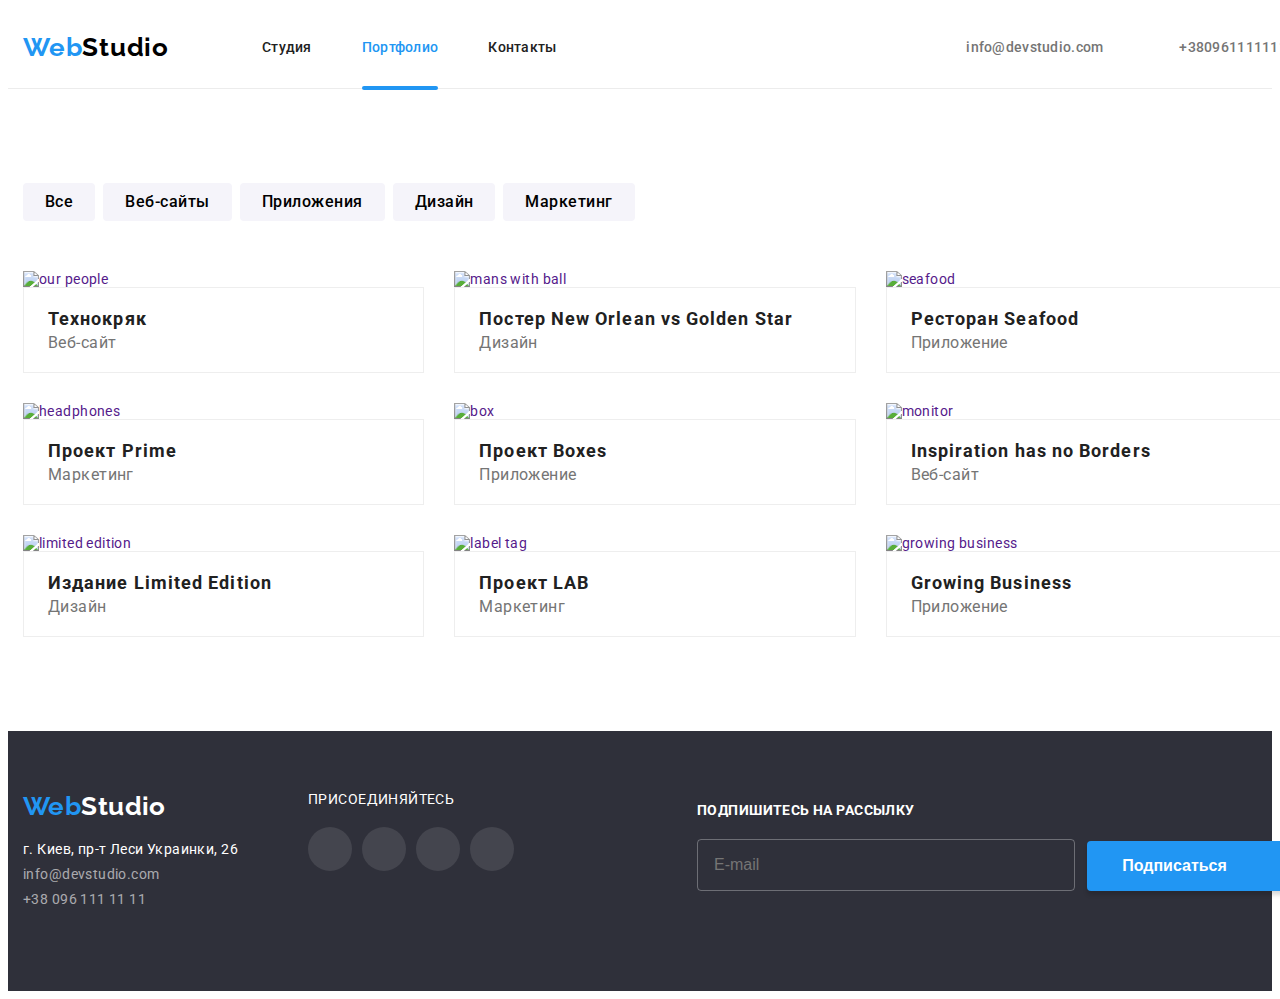
==== commit 5b44fdb8: "portfolio" ====
--- a/portfolio.html
+++ b/portfolio.html
@@ -33,7 +33,8 @@
                 <div class="header-menu">
                     <ul class="header-list list">
                         <li class="header-item"><a href="./index.html" class="header-link link">Студия</a></li>
-                        <li class="header-item"><a href="./portfolio.html" class="header-link link current">Портфолио</a></li>
+                        <li class="header-item"><a href="./portfolio.html"
+                                class="header-link link current">Портфолио</a></li>
                         <li class="header-item"><a href="" class="header-link link">Контакты</a></li>
                     </ul>
             </nav>
@@ -54,7 +55,7 @@
                 </li>
             </ul>
         </div>
-    
+
         <div class="mob-menu is-hidden" data-menu>
             <div class="mob-menu__wrap">
                 <div class="mob-menu__top">
@@ -66,7 +67,8 @@
                     <ul class="mob-menu__nav">
                         <li class="mob-menu__item"><a href="./index.html"
                                 class="link mob-menu__nav-link mob-menu__nav-link">Студия</a></li>
-                        <li class="mob-menu__item"><a href="./portfolio.html" class="link mob-menu__nav-link link mob-menu__nav-link_current">Портфолио</a>
+                        <li class="mob-menu__item"><a href="./portfolio.html"
+                                class="link mob-menu__nav-link link mob-menu__nav-link_current">Портфолио</a>
                         </li>
                         <li class="mob-menu__item"><a href="" class="link mob-menu__nav-link">Контакты</a></li>
                     </ul>
@@ -79,7 +81,7 @@
                         <li class="mob-menu__contacts-item"><a href="mailto:info@devstudio.com"
                                 class="link mob-menu__contacts-mail">info@devstudio.com</a></li>
                     </ul>
-    
+
                     <ul class="list mob-menu__socials">
                         <li class="social__item"><a href="https://www.Instagram.com/" target="_blank"
                                 rel="noreferrer noopener" class="link mob-menu__social__link">Instagram</a></li>
@@ -97,7 +99,7 @@
     </header>
     <!-- main -->
     <main class="main-content">
-        <section class="section galery">
+        <section class="section">
             <div class="container">
                 <h1 class="visually-hidden">hidden</h1>
                 <ul class="main-btn list">
@@ -110,7 +112,7 @@
                 <!-- cards -->
                 <ul class="project-list card-set">
                     <li class="project-list__item">
-                        <a href="" class="project-link link">
+                        <a href="" class="project-list__link">
                             <div class="project-item__wrap">
                                 <picture>
                                     <source
@@ -136,14 +138,10 @@
                                 <h2 class="project-item__title">Технокряк</h2>
                                 <p class="project-item__text">Веб-сайт</p>
                             </div>
-
-                        </a>
-
-
-
-                    </li>
-                    <li class="project-list__item">
-                        <a href="" class="project-link link">
+                        </a>
+                    </li>
+                    <li class="project-list__item">
+                        <a href="" class="project-list__link">
                             <div class="project-item__wrap">
                                 <picture>
                                     <source
@@ -171,7 +169,7 @@
                         </a>
                     </li>
                     <li class="project-list__item">
-                        <a href="" class="project-link link">
+                        <a href="" class="project-list__link">
                             <div class="project-item__wrap">
                                 <picture>
                                     <source
@@ -199,7 +197,7 @@
                         </a>
                     </li>
                     <li class="project-list__item">
-                        <a href="" class="project-link link">
+                        <a href="" class="project-list__link">
                             <div class="project-item__wrap">
                                 <picture>
                                     <source
@@ -227,7 +225,7 @@
                         </a>
                     </li>
                     <li class="project-list__item">
-                        <a href="" class="project-link link">
+                        <a href="" class="project-list__link">
                             <div class="project-item__wrap">
                                 <picture>
                                     <source
@@ -255,7 +253,7 @@
                         </a>
                     </li>
                     <li class="project-list__item">
-                        <a href="" class="project-link link">
+                        <a href="" class="project-list__link">
                             <div class="project-item__wrap">
                                 <picture>
                                     <source
@@ -283,7 +281,7 @@
                         </a>
                     </li>
                     <li class="project-list__item">
-                        <a href="" class="project-link link">
+                        <a href="" class="project-list__link">
                             <div class="project-item__wrap">
                                 <picture>
                                     <source
@@ -311,7 +309,7 @@
                         </a>
                     </li>
                     <li class="project-list__item">
-                        <a href="" class="project-link link">
+                        <a href="" class="project-list__link">
                             <div class="project-item__wrap">
                                 <picture>
                                     <source
@@ -339,7 +337,7 @@
                         </a>
                     </li>
                     <li class="project-list__item">
-                        <a href="" class="project-link link">
+                        <a href="" class="project-list__link">
                             <div class="project-item__wrap">
                                 <picture>
                                     <source
@@ -372,72 +370,73 @@
     </main>
 
     <!-- footer -->
-<footer class="footer">
-    <section class="container footer__wrap">
-        <div class="footer-info__wrap">
-            <div class="footer-contacts__wrap">
-                <a class="footer-logo link" href="./index.html"><span class="footer-logo-web">Web</span><span
-                        class="footer-logo-studio">Studio</span></a>
-                <div class="footer-adress__wrap">
-                    <address><a href="https://goo.gl/maps/CzD2CsyNjKXHCDds6" target="_blank" rel="noopener noreferrer"
-                            class="footer-adress link">г. Киев, пр-т Леси Украинки, 26<br /></a></address>
+    <footer class="footer">
+        <section class="container footer__wrap">
+            <div class="footer-info__wrap">
+                <div class="footer-contacts__wrap">
+                    <a class="footer-logo link" href="./index.html"><span class="footer-logo-web">Web</span><span
+                            class="footer-logo-studio">Studio</span></a>
+                    <div class="footer-adress__wrap">
+                        <address><a href="https://goo.gl/maps/CzD2CsyNjKXHCDds6" target="_blank"
+                                rel="noopener noreferrer" class="footer-adress link">г. Киев, пр-т Леси Украинки,
+                                26<br /></a></address>
+                    </div>
+                    <div class="footer-mail__wrap">
+                        <a href="info@devstudio.com" class="footer-mail link">info@devstudio.com</a><br />
+                    </div>
+                    <a href="tel:++380961111111" class="footer-tel link">+38 096 111 11 11</a>
                 </div>
-                <div class="footer-mail__wrap">
-                    <a href="info@devstudio.com" class="footer-mail link">info@devstudio.com</a><br />
+
+
+                <div class="footer-social__wrap">
+                    <p class="footer-social__title">присоединяйтесь</p>
+                    <ul class="social-list">
+                        <li class="social-list__item">
+                            <a href="" class="footer-social-link">
+                                <svg class="social-icon" width="20" height="20">
+                                    <use href="./img/social-icon.svg#icon-instagram-2-1"></use>
+                                </svg>
+                            </a>
+                        </li>
+                        <li class="social-list__item">
+                            <a href="" class="footer-social-link">
+                                <svg class="social-icon" width="20" height="20">
+                                    <use href="./img/social-icon.svg#icon-twitter-1-1"></use>
+                                </svg>
+                            </a>
+                        </li>
+                        <li class="social-list__item">
+                            <a href="" class="footer-social-link">
+                                <svg class="social-icon" width="20" height="20">
+                                    <use href="./img/social-icon.svg#icon-facebook-1-1"></use>
+                                </svg>
+                            </a>
+                        </li>
+                        <li class="social-list__item">
+                            <a href="" class="footer-social-link">
+                                <svg class="social-icon" width="20" height="20">
+                                    <use href="./img/social-icon.svg#icon-linkedin-1-1"></use>
+                                </svg>
+                            </a>
+                        </li>
+                    </ul>
                 </div>
-                <a href="tel:++380961111111" class="footer-tel link">+38 096 111 11 11</a>
             </div>
-
-
-            <div class="footer-social__wrap">
-                <p class="footer-social__title">присоединяйтесь</p>
-                <ul class="social-list">
-                    <li class="social-list__item">
-                        <a href="" class="footer-social-link">
-                            <svg class="social-icon" width="20" height="20">
-                                <use href="./img/social-icon.svg#icon-instagram-2-1"></use>
-                            </svg>
-                        </a>
-                    </li>
-                    <li class="social-list__item">
-                        <a href="" class="footer-social-link">
-                            <svg class="social-icon" width="20" height="20">
-                                <use href="./img/social-icon.svg#icon-twitter-1-1"></use>
-                            </svg>
-                        </a>
-                    </li>
-                    <li class="social-list__item">
-                        <a href="" class="footer-social-link">
-                            <svg class="social-icon" width="20" height="20">
-                                <use href="./img/social-icon.svg#icon-facebook-1-1"></use>
-                            </svg>
-                        </a>
-                    </li>
-                    <li class="social-list__item">
-                        <a href="" class="footer-social-link">
-                            <svg class="social-icon" width="20" height="20">
-                                <use href="./img/social-icon.svg#icon-linkedin-1-1"></use>
-                            </svg>
-                        </a>
-                    </li>
-                </ul>
+            <!-- subscribe -->
+            <div class="footer-subcr__wrap">
+                <p class="footer-subscr__title">Подпишитесь на рассылку</p>
+                <form action="#" class="footer-subscr__form">
+                    <input type="text" minlength="2" name="email" class="subscr" id="email" required="required"
+                        placeholder="E-mail" autocomplete="off" />
+                    <button type="submit" class="submit-btn">Подписаться
+                        <svg class="submit-icon" width="25" height="25">
+                            <use href="./img/iconsend.svg#icon-icon-send"></use>
+                        </svg>
+                    </button>
+                </form>
             </div>
-        </div>
-        <!-- subscribe -->
-        <div class="footer-subcr__wrap">
-            <p class="footer-subscr__title">Подпишитесь на рассылку</p>
-            <form action="#" class="footer-subscr__form">
-                <input type="text" minlength="2" name="email" class="subscr" id="email" required="required"
-                    placeholder="E-mail" autocomplete="off" />
-                <button type="submit" class="submit-btn">Подписаться
-                    <svg class="submit-icon" width="25" height="25">
-                        <use href="./img/iconsend.svg#icon-icon-send"></use>
-                    </svg>
-                </button>
-            </form>
-        </div>
-    </section>
-</footer>
+        </section>
+    </footer>
     <script src="./js/modal.js"></script>
     <script src="./js/menu.js"></script>
 </body>
--- a/css/main.min.css
+++ b/css/main.min.css
@@ -1 +1 @@
-.submit-btn,.footer-social-link,.check-box,.check-text,.modal-close,.clients-link,.team-social-link,.work-img-title,.section-pic_item,.menu-close__btn,.header-mail,.adress-contacts,.adress-mail,.header-nav{display:-webkit-box;display:-ms-flexbox;display:flex;-webkit-box-align:center;-ms-flex-align:center;align-items:center}:root{--secondary-text-color: #757575;--primary-text-color: #212121;--primary-black-color: #000000;--accent-text-color: #2196F3;--primary-whyte-color: #ffffff;--secondary-background-color: #F5F4FA;--address-footer-color: rgba(255, 255, 255, 0.6);--footer-background-color: #2F303A;--second-accent-text-color: #2191F3;--social-icon-color: #AFB1B8;--button-hover-color: #188ce8;--effects-option: 250ms cubic-bezier(0.4, 0, 0.2, 1)}.visually-hidden{position:absolute;width:1px;height:1px;margin:1px;border:0;padding:0;white-space:nowrap;-webkit-clip-path:inset(100%);clip-path:inset(100%);clip:rect(0 0 0 0);overflow:hidden}.section{padding-top:94px;padding-bottom:94px}.container{width:100%;padding-left:15px;padding-right:15px;margin:0 auto}@media screen and (min-widht: 480px){.container{width:480px}}@media screen and (min-widht: 768px){.container{width:768px}}@media screen and (min-widht: 1200px){.container{width:1200px}}.hero .button{font-family:inherit;font-size:16px;font-weight:700;line-height:1.87;letter-spacing:.06em;color:#fff;background-color:#2196f3;cursor:pointer;border:none;padding:10px 32px;-webkit-box-shadow:0px 4px 4px rgba(0,0,0,.15);box-shadow:0px 4px 4px rgba(0,0,0,.15);border-radius:4px;-webkit-transition:color 250ms cubic-bezier(0.4, 0, 0.2, 1),background-color 250ms cubic-bezier(0.4, 0, 0.2, 1);transition:color 250ms cubic-bezier(0.4, 0, 0.2, 1),background-color 250ms cubic-bezier(0.4, 0, 0.2, 1)}.hero .button:hover,.hero .button:focus{background-color:#188ce8}.main-btn{display:-webkit-box;display:-ms-flexbox;display:flex;-ms-flex-wrap:wrap;flex-wrap:wrap;margin-top:-15px;margin-bottom:40px;margin-left:-8px}@media screen and (min-widht: 768px){.main-btn{margin-bottom:30px;-webkit-box-pack:center;-ms-flex-pack:center;justify-content:center}}@media screen and (min-widht: 1200px){.main-btn{margin-bottom:50px}}.btn{cursor:pointer;border:none;-webkit-box-align:center;-ms-flex-align:center;align-items:center;color:#212121;margin-left:8px;margin-top:15px}.portfolio-btn{font-family:inherit;font-size:16px;font-weight:500;line-height:1.62;letter-spacing:.03em;text-align:center;border-radius:4px;padding:6px 22px;cursor:pointer;border:none;background-color:#f5f4fa;-webkit-transition:color 250ms cubic-bezier(0.4, 0, 0.2, 1),background-color 250ms cubic-bezier(0.4, 0, 0.2, 1),-webkit-box-shadow 250ms cubic-bezier(0.4, 0, 0.2, 1);transition:color 250ms cubic-bezier(0.4, 0, 0.2, 1),background-color 250ms cubic-bezier(0.4, 0, 0.2, 1),-webkit-box-shadow 250ms cubic-bezier(0.4, 0, 0.2, 1);transition:color 250ms cubic-bezier(0.4, 0, 0.2, 1),box-shadow 250ms cubic-bezier(0.4, 0, 0.2, 1),background-color 250ms cubic-bezier(0.4, 0, 0.2, 1);transition:color 250ms cubic-bezier(0.4, 0, 0.2, 1),box-shadow 250ms cubic-bezier(0.4, 0, 0.2, 1),background-color 250ms cubic-bezier(0.4, 0, 0.2, 1),-webkit-box-shadow 250ms cubic-bezier(0.4, 0, 0.2, 1)}.portfolio-btn:hover,.portfolio-btn:focus,.portfolio-btn:active{color:#fff;background-color:#2196f3;-webkit-box-shadow:0px 3px 1px rgba(0,0,0,.1),0px 1px 2px rgba(0,0,0,.08),0px 2px 2px rgba(0,0,0,.12);box-shadow:0px 3px 1px rgba(0,0,0,.1),0px 1px 2px rgba(0,0,0,.08),0px 2px 2px rgba(0,0,0,.12)}.top-text{font-size:36px;font-weight:700;line-height:1.16;letter-spacing:.03em;text-align:center;color:#212121}.logo{color:#2196f3;text-decoration:none;font-family:"Raleway";font-size:26px;font-weight:700;line-height:1.2;letter-spacing:.03em;display:block}@media screen and (min-width: 768px){.logo{padding-top:24px;padding-bottom:25px;margin-right:93px}}.logo-header{color:#000;text-decoration:none}.header{border-bottom:1px solid #ececec}.header-nav{width:100%}@media screen and (max-width: 767px){.header-nav{padding:10px 0 10px}}.adress-list{display:-webkit-box;display:-ms-flexbox;display:flex;margin-left:auto}@media screen and (max-width: 786px){.adress-list{display:none}}@media screen and (max-width: 1199px){.adress-list{padding:0;-webkit-box-orient:vertical;-webkit-box-direction:normal;-ms-flex-direction:column;flex-direction:column}}.adress-contacts:not(:last-child){margin-left:50px}.header-container{display:-webkit-box;display:-ms-flexbox;display:flex;-webkit-box-align:center;-ms-flex-align:center;align-items:center}.header-list{display:-webkit-box;display:-ms-flexbox;display:flex;-webkit-box-align:center;-ms-flex-align:center;align-items:center}@media screen and (max-width: 786px){.header-menu{display:none}}.header-link{display:block;padding-top:32px;padding-bottom:32px;color:#212121;font-size:14px;font-weight:500;line-height:1.14;letter-spacing:.02em;position:relative;-webkit-transition:color 250ms cubic-bezier(0.4, 0, 0.2, 1);transition:color 250ms cubic-bezier(0.4, 0, 0.2, 1)}.header-link:hover,.header-link:focus{color:#2196f3}.header-link.current::after{content:"";width:100%;height:4px;background-color:#2196f3;border-radius:2px;position:absolute;left:0;bottom:-2px}.header-link.current{color:#2196f3}.header-item:not(:last-child),.mailtel:not(:last-child){margin-right:50px}.header-mail{color:#757575;text-decoration:none;font-size:14px;font-weight:500;line-height:1.14;letter-spacing:.02em;padding-top:30px;padding-bottom:30px}.header-contacts{display:-webkit-box;display:-ms-flexbox;display:flex;-webkit-box-align:center;-ms-flex-align:center;align-items:center;color:#757575;text-decoration:none;font-size:14px;font-weight:500;line-height:1.14;letter-spacing:.02em;padding-top:30px;padding-bottom:30px;margin-left:50px;-webkit-transition:color 250ms cubic-bezier(0.4, 0, 0.2, 1);transition:color 250ms cubic-bezier(0.4, 0, 0.2, 1)}.header-contacts:hover,.header-contacts:focus{color:#2196f3}@media screen and (max-width: 1199px){.header-contacts{padding:0}}.mailto,.telto{width:16px;height:16px;display:inline-block;vertical-align:middle;fill:currentColor;margin-right:10px}.mob-menu{position:fixed;z-index:5;inset:0;padding:48px 40px;background-color:#fff;-webkit-transition:250ms cubic-bezier(0.4, 0, 0.2, 1);transition:250ms cubic-bezier(0.4, 0, 0.2, 1)}.mob-menu.is-hidden{-webkit-transform:translateX(100%);transform:translateX(100%)}.mob-menu__wrap{display:-webkit-box;display:-ms-flexbox;display:flex;-webkit-box-orient:vertical;-webkit-box-direction:normal;-ms-flex-direction:column;flex-direction:column;-webkit-box-pack:justify;-ms-flex-pack:justify;justify-content:space-between;height:100%}.menu-open__btn{display:block;width:40px;height:40px;background-color:rgba(0,0,0,0);border:none;-webkit-transition:fill 250ms cubic-bezier(0.4, 0, 0.2, 1);transition:fill 250ms cubic-bezier(0.4, 0, 0.2, 1);margin-left:auto}.menu-open__btn:hover,.menu-open__btn:focus,.menu-open__btn:active{fill:#188ce8}@media screen and (min-width: 768px){.menu-open__btn{display:none}}.menu-close__btn{width:40px;height:40px;position:absolute;top:10px;right:15px;border:none;border-radius:50%;background-color:rgba(0,0,0,0);display:block;margin-left:auto;cursor:pointer;margin-bottom:-40px}.close-menu__icon{fill:#757575;-webkit-transition:250ms cubic-bezier(0.4, 0, 0.2, 1);transition:250ms cubic-bezier(0.4, 0, 0.2, 1)}.close-menu__icon:hover,.close-menu__icon:focus{fill:#2196f3}.open-menu__icon:hover,.open-menu__icon:focus{fill:#2196f3}.mob-menu__item:not(:last-child){margin-bottom:30px}.mob-menu__nav-link{font-size:40px;font-weight:500;letter-spacing:.02em;color:#212121}.mob-menu__nav-link:hover,.mob-menu__nav-link:focus,.mob-menu__nav-link:active,.mob-menu__nav-link_current{color:#2196f3;-webkit-transition:250ms cubic-bezier(0.4, 0, 0.2, 1);transition:250ms cubic-bezier(0.4, 0, 0.2, 1)}.mob-menu__item-link-current{color:#2196f3}.mob-menu__contacts-list{margin-bottom:64px}.mob-menu__contacts-item:not(:last-child){margin-bottom:32px}.mob-menu__contacts-mobile{font-size:34px;font-weight:500;letter-spacing:.02em;color:#2196f3}.mob-menu__contacts-mail{font-size:24px;font-weight:500;letter-spacing:.02em;color:#757575}.mob-menu__contacts-mail:hover,.mob-menu__contacts-mail:focus,.mob-menu__contacts-mail:active{color:#2196f3}.mob-menu__socials{display:-webkit-box;display:-ms-flexbox;display:flex;-ms-flex-wrap:wrap;flex-wrap:wrap;margin-left:-10px;margin-right:-10px}.social__item{padding-right:10px;margin-left:10px;margin-top:10px}.social__item:not(:last-child){border-right:1px solid rgba(33,33,33,.2)}.social__item:first-child{padding-left:0px}.mob-menu__social__link{font-size:18px;font-weight:500;line-height:1.22;letter-spacing:.02em;color:#2196f3}.hero{width:100%;background:var(--footer-background-color);padding-top:118px;padding-bottom:118px;margin-left:auto;margin-right:auto;text-align:center;background-repeat:no-repeat;background-position:center;background-size:cover;background-image:-webkit-gradient(linear, left top, left bottom, from(rgba(47, 48, 58, 0.4)), to(rgba(47, 48, 58, 0.4))),url(..//../img/Hero-img1x-mobile.jpg);background-image:linear-gradient(rgba(47, 48, 58, 0.4), rgba(47, 48, 58, 0.4)),url(..//../img/Hero-img1x-mobile.jpg)}@media(-webkit-min-device-pixel-ratio: 2),(min-resolution: 192dpi){.hero{background-image:-webkit-gradient(linear, left top, left bottom, from(rgba(47, 48, 58, 0.4)), to(rgba(47, 48, 58, 0.4))),url(..//../img/hero/Hero-img2x-mobile.jpg);background-image:linear-gradient(rgba(47, 48, 58, 0.4), rgba(47, 48, 58, 0.4)),url(..//../img/hero/Hero-img2x-mobile.jpg)}}@media screen and (-webkit-min-device-pixel-ratio: 2)and (min-width: 768px),screen and (min-resolution: 192dpi)and (min-width: 768px){.hero{background-image:-webkit-gradient(linear, left top, left bottom, from(rgba(47, 48, 58, 0.4)), to(rgba(47, 48, 58, 0.4))),url(..//../img/hero/Hero-img1x-tablet.jpg);background-image:linear-gradient(rgba(47, 48, 58, 0.4), rgba(47, 48, 58, 0.4)),url(..//../img/hero/Hero-img1x-tablet.jpg)}}@media screen and (min-width: 768px){.hero{background-image:-webkit-gradient(linear, left top, left bottom, from(rgba(47, 48, 58, 0.4)), to(rgba(47, 48, 58, 0.4))),url(..//../img/hero/Hero-img1x-tablet.jpg);background-image:linear-gradient(rgba(47, 48, 58, 0.4), rgba(47, 48, 58, 0.4)),url(..//../img/hero/Hero-img1x-tablet.jpg)}}@media screen and (min-width: 768px)and (min-device-pixel-ratio: 2),screen and (min-width: 768px)and (-webkit-min-device-pixel-ratio: 2),screen and (min-width: 768px)and (min-resolution: 192dpi),screen and (min-width: 768px)and (min-resolution: 2dppx){.hero{background-image:-webkit-gradient(linear, left top, left bottom, from(rgba(47, 48, 58, 0.4)), to(rgba(47, 48, 58, 0.4))),url(..//../img/hero/Hero-img2x-tablet.jpg);background-image:linear-gradient(rgba(47, 48, 58, 0.4), rgba(47, 48, 58, 0.4)),url(..//../img/hero/Hero-img2x-tablet.jpg)}}@media screen and (min-width: 1200px){.hero{min-height:600px;padding-bottom:200px;padding-top:200px;background-image:-webkit-gradient(linear, left top, left bottom, from(rgba(47, 48, 58, 0.4)), to(rgba(47, 48, 58, 0.4))),url(..//../img/hero/Hero-Img1x-desk.jpg);background-image:linear-gradient(rgba(47, 48, 58, 0.4), rgba(47, 48, 58, 0.4)),url(..//../img/hero/Hero-Img1x-desk.jpg)}}@media screen and (min-width: 1200px)and (min-device-pixel-ratio: 2),screen and (min-width: 1200px)and (-webkit-min-device-pixel-ratio: 2),screen and (min-width: 1200px)and (min-resolution: 192dpi),screen and (min-width: 1200px)and (min-resolution: 2dppx){.hero{background-image:-webkit-gradient(linear, left top, left bottom, from(rgba(47, 48, 58, 0.4)), to(rgba(47, 48, 58, 0.4))),url(..//../img/hero/Hero-Img2x-desk.jpg);background-image:linear-gradient(rgba(47, 48, 58, 0.4), rgba(47, 48, 58, 0.4)),url(..//../img/hero/Hero-Img2x-desk.jpg)}}.hero .hero-title{text-align:center;margin-left:auto;margin-right:auto;margin-bottom:30px;max-width:360px;text-transform:uppercase;font-size:26px;font-weight:900;line-height:1.62;letter-spacing:.06em;color:#fff}@media screen and (min-width: 1200px){.hero .hero-title{max-width:696px;font-size:44px;line-height:1.36}}@media screen and (min-width: 768px){.main-section{display:-webkit-box;display:-ms-flexbox;display:flex;-ms-flex-wrap:wrap;flex-wrap:wrap;-webkit-box-pack:justify;-ms-flex-pack:justify;justify-content:space-between;margin-bottom:-30px}}@media screen and (max-width: 767px){.main-about{width:100%;margin-bottom:30px}}@media screen and (min-width: 768px){.main-about{width:calc((100% - 30px)/2);margin-bottom:30px}}@media screen and (min-width: 1200px){.main-about{width:calc((100% - 90px)/4)}}.main-about .main-about+.main-about{margin-top:30px}@media screen and (min-widtg: 768px){.main-about .main-about+.main-about{margin-top:0}}.main-section-item{display:-webkit-box;display:-ms-flexbox;display:flex;-webkit-box-orient:vertical;-webkit-box-direction:normal;-ms-flex-direction:column;flex-direction:column;-webkit-box-align:center;-ms-flex-align:center;align-items:center;-webkit-box-pack:center;-ms-flex-pack:center;justify-content:center;height:120px;background-color:#f5f4fa;border-radius:4px;margin-bottom:30px}@media screen and (min-widht: 768px){.main-section-item{width:354px;display:-webkit-box;display:-ms-flexbox;display:flex;-webkit-box-align:center;-ms-flex-align:center;align-items:center;-webkit-box-pack:center;-ms-flex-pack:center;justify-content:center}}@media screen and (min-width: 1200px){.main-section-item{width:270px;height:120px}}.main-title{text-transform:uppercase;margin-bottom:10px;font-size:700;line-height:1.14;color:#212121}.main-text{text-align:left;font-size:400;line-height:1.71;color:#757575}.about-deal{display:none;padding-top:0px}@media screen and (min-width: 1200px){.about-deal{display:-webkit-box;display:-ms-flexbox;display:flex}}.section-pic{display:-webkit-box;display:-ms-flexbox;display:flex;-ms-flex-wrap:wrap;flex-wrap:wrap;-webkit-box-pack:center;-ms-flex-pack:center;justify-content:center;margin-top:50px}.section-pic_item{-ms-flex-preferred-size:calc(33.3333333333% - 30px);flex-basis:calc(33.3333333333% - 30px);position:relative}.section-pic_item:not(:last-child){margin-right:30px}.section-item.centered,.team-item.centered{text-align:center}.section-item{font-size:36px;font-weight:700;line-height:1.17;letter-spacing:.03em;color:#000}.work-img-title{-webkit-box-pack:center;-ms-flex-pack:center;justify-content:center;position:absolute;font-weight:700;letter-spacing:.03em;text-align:center;text-transform:uppercase;color:#fff;bottom:0;background-color:rgba(47,48,58,.8);width:100%;height:70px}.our-team{background:#f5f4fa}.team-text{padding-top:30px;padding-bottom:30px;background-color:#fff;-webkit-box-shadow:0px 1px 3px rgba(0,0,0,.12),0px 1px 1px rgba(0,0,0,.14),0px 2px 1px rgba(0,0,0,.2);box-shadow:0px 1px 3px rgba(0,0,0,.12),0px 1px 1px rgba(0,0,0,.14),0px 2px 1px rgba(0,0,0,.2);border-radius:0px 0px 4px 4px}.team-head{width:100%}@media screen and (min-width: 768px){.team-pic{display:-webkit-box;display:-ms-flexbox;display:flex;-ms-flex-wrap:wrap;flex-wrap:wrap}}@media screen and (min-width: 1200px){.team-pic{-ms-flex-wrap:nowrap;flex-wrap:nowrap}}.team-image{margin-bottom:30px;-webkit-box-shadow:0px 1px 3px rgba(0,0,0,.12),0px 1px 1px rgba(0,0,0,.14),0px 2px 1px rgba(0,0,0,.2);box-shadow:0px 1px 3px rgba(0,0,0,.12),0px 1px 1px rgba(0,0,0,.14),0px 2px 1px rgba(0,0,0,.2);border-radius:0px 0px 4px 4px}@media screen and (min-width: 768px){.team-image{-ms-flex-preferred-size:calc(50% - 30px);flex-basis:calc(50% - 30px);margin-right:30px}}@media screen and (min-width: 1200px){.team-image{margin-top:0px;-ms-flex-preferred-size:calc(25% - 30px);flex-basis:calc(25% - 30px)}}.team-name{font-size:16px;font-weight:500;line-height:1.18;letter-spacing:.03em;text-align:center;color:#212121;margin-bottom:10px}.pic-text{text-align:center;font-size:16px;line-height:1.19;letter-spacing:.03em;color:#757575;margin-bottom:16px}.team-item{font-size:36px;font-weight:700;line-height:1.17;letter-spacing:.03em;margin-bottom:50px;color:#000}.team-social-list{display:-webkit-box;display:-ms-flexbox;display:flex;-webkit-box-pack:center;-ms-flex-pack:center;justify-content:center}.team-social-list:not(:last-child){margin-right:10px}.team-social-item{width:44px;height:44px}.team-social-item+.team-social-item{margin-left:10px}.team-social-link{width:100%;height:100%;border-radius:50%;-webkit-box-pack:center;-ms-flex-pack:center;justify-content:center;color:#afb1b8;-webkit-transition:color 250ms cubic-bezier(0.4, 0, 0.2, 1),background-color 250ms cubic-bezier(0.4, 0, 0.2, 1);transition:color 250ms cubic-bezier(0.4, 0, 0.2, 1),background-color 250ms cubic-bezier(0.4, 0, 0.2, 1)}.team-social-link:hover,.team-social-link:focus{background-color:#2196f3;color:#fff}.team-social-icon{fill:currentColor}.clients-list{display:-webkit-box;display:-ms-flexbox;display:flex;-ms-flex-wrap:wrap;flex-wrap:wrap;-webkit-box-pack:justify;-ms-flex-pack:justify;justify-content:space-between;margin-top:30px;margin-bottom:-30px}@media screen and (min-width: 1200px){.clients-list{margin-top:50px;margin-bottom:0}}.clients-list__item{width:calc((100% - 30px)/2);margin-bottom:30px}@media screen and (min-width: 768px){.clients-list__item{width:calc((100% - 60px)/3)}}@media screen and (min-width: 1200px){.clients-list__item{width:calc((100% - 150px)/6);margin-bottom:0}}.clients-link{width:100%;height:92px;-webkit-box-pack:center;-ms-flex-pack:center;justify-content:center;color:#afb1b8;border:1px solid #afb1b8;border-radius:4px;-webkit-transition:color 250ms cubic-bezier(0.4, 0, 0.2, 1),background-color 250ms cubic-bezier(0.4, 0, 0.2, 1);transition:color 250ms cubic-bezier(0.4, 0, 0.2, 1),background-color 250ms cubic-bezier(0.4, 0, 0.2, 1)}.clients-link:hover,.clients-link:focus{color:#2196f3;border-color:#2196f3}.clients-icon{fill:currentColor}.main-content{display:block}.project-list{display:block;margin-top:40px;margin-bottom:-30px}@media screen and (min-width: 768px){.project-list{display:-webkit-box;display:-ms-flexbox;display:flex;-webkit-box-pack:justify;-ms-flex-pack:justify;justify-content:space-between;-ms-flex-wrap:wrap;flex-wrap:wrap}}@media screen and (min-width: 1200px){.project-list{margin-top:50px}}@media screen and (min-widht: 768px){.project-list__item{-ms-flex-preferred-size:calc((100% - 30px)/2);flex-basis:calc((100% - 30px)/2)}}@media screen and (min-widht: 1200px){.project-list__item{-ms-flex-preferred-size:calc((100% - 60px)/3);flex-basis:calc((100% - 60px)/3)}}.project-link{display:-webkit-box;display:-ms-flexbox;display:flex;-webkit-box-orient:vertical;-webkit-box-direction:normal;-ms-flex-direction:column;flex-direction:column;max-width:100%;height:100%;-webkit-transition:-webkit-box-shadow 250ms cubic-bezier(0.4, 0, 0.2, 1);transition:-webkit-box-shadow 250ms cubic-bezier(0.4, 0, 0.2, 1);transition:box-shadow 250ms cubic-bezier(0.4, 0, 0.2, 1);transition:box-shadow 250ms cubic-bezier(0.4, 0, 0.2, 1), -webkit-box-shadow 250ms cubic-bezier(0.4, 0, 0.2, 1)}.project-link:hover,.project-link:focus{-webkit-box-shadow:0px 1px 1px rgba(0,0,0,.12),0px 4px 4px rgba(0,0,0,.06),1px 4px 6px rgba(0,0,0,.16);box-shadow:0px 1px 1px rgba(0,0,0,.12),0px 4px 4px rgba(0,0,0,.06),1px 4px 6px rgba(0,0,0,.16)}.project-link:hover .project-text,.project-link:focus .project-text{-webkit-transform:translateY(0);transform:translateY(0)}.project-img{width:100%}.project-item__set{padding:20px 24px;border:1px solid #eee;border-top:none;-webkit-box-flex:1;-ms-flex-positive:1;flex-grow:1}.project-item__title{font-size:18px;line-height:2;letter-spacing:.06em;color:#212121;margin-bottom:4px}.project-item__text{font-size:16px;font-weight:400;line-height:1.8;letter-spacing:.03em;color:#757575}.project-item__wrap{position:relative;overflow:hidden}.project-text{position:absolute;width:100%;height:100%;bottom:0;font-size:18px;font-weight:400;line-height:1.56;letter-spacing:.03em;color:#fff;background:rgba(33,150,243,.9);height:100%;padding:63px 24px;-webkit-transform:translateY(100%);transform:translateY(100%);-webkit-transition:-webkit-transform 250ms;transition:-webkit-transform 250ms;transition:transform 250ms;transition:transform 250ms, -webkit-transform 250ms;overflow-y:auto}.project-list__item:hover.project-text{-webkit-transform:translateY(0);transform:translateY(0)}.portfolio-item{font-size:16px;font-weight:600;line-height:1.62;letter-spacing:.03em;background-color:#fff;border-radius:4px;color:#000}.portfolio-item{cursor:pointer}.backdrop{width:100vw;height:100vh;background-color:rgba(0,0,0,.2);position:fixed;top:0;left:0;-webkit-transition:opacity 250ms,visibility 250ms;transition:opacity 250ms,visibility 250ms}.backdrop.is-hidden .modal{-webkit-transform:translate(-50%, -50%) scale(2) rotate(180deg);transform:translate(-50%, -50%) scale(2) rotate(180deg)}.modal{width:528px;min-height:581px;background-color:#fff;-webkit-box-shadow:0px 1px 3px rgba(0,0,0,.12),0px 1px 1px rgba(0,0,0,.14),0px 2px 1px rgba(0,0,0,.2);box-shadow:0px 1px 3px rgba(0,0,0,.12),0px 1px 1px rgba(0,0,0,.14),0px 2px 1px rgba(0,0,0,.2);border-radius:4px;position:absolute;top:50%;left:50%;-webkit-transform:translate(-50%, -50%) scale(1) rotate(0);transform:translate(-50%, -50%) scale(1) rotate(0);-webkit-transition:-webkit-transform 250ms cubic-bezier(0.4, 0, 0.2, 1);transition:-webkit-transform 250ms cubic-bezier(0.4, 0, 0.2, 1);transition:transform 250ms cubic-bezier(0.4, 0, 0.2, 1);transition:transform 250ms cubic-bezier(0.4, 0, 0.2, 1), -webkit-transform 250ms cubic-bezier(0.4, 0, 0.2, 1);padding:40px}@media screen and (max-width: 479px){.modal{padding:5%;width:100%;height:100%}}@media screen and (min-width: 480px){.modal{min-width:450px;max-height:609px}}@media screen and (min-width: 1200px){.modal{width:528px;height:581px}}.modal-title{font-size:20px;font-weight:700;line-height:1.15;letter-spacing:.03em;text-align:center;color:var(--primary-text-color);margin-bottom:12px}@media screen and (max-width: 479px){.modal-title{font-size:4.17vw}}.modal-form{display:-webkit-box;display:-ms-flexbox;display:flex;-webkit-box-orient:vertical;-webkit-box-direction:normal;-ms-flex-direction:column;flex-direction:column}.modal-close{width:30px;height:30px;background-color:#fff;border:1px solid rgba(0,0,0,.1);border-radius:50%;position:absolute;top:8px;right:8px;cursor:pointer;-webkit-box-pack:center;-ms-flex-pack:center;justify-content:center;color:#757575;-webkit-transition:color 250ms cubic-bezier(0.4, 0, 0.2, 1),background-color 250ms cubic-bezier(0.4, 0, 0.2, 1);transition:color 250ms cubic-bezier(0.4, 0, 0.2, 1),background-color 250ms cubic-bezier(0.4, 0, 0.2, 1)}.modal-close:hover,.modal-close:focus,.modal-close:active{color:#2196f3}.modal-close-icon{position:absolute;left:15px;bottom:15px;fill:currentColor}.modal-field{margin-bottom:10px;position:relative;display:-webkit-box;display:-ms-flexbox;display:flex;-webkit-box-orient:vertical;-webkit-box-direction:normal;-ms-flex-direction:column;flex-direction:column;text-align:left;-webkit-transition:border-color 250ms cubic-bezier(0.4, 0, 0.2, 1);transition:border-color 250ms cubic-bezier(0.4, 0, 0.2, 1)}.modal-field:focus-within .modal-input,.modal-field:hover .modal-input{border:1px solid #2196f3;cursor:pointer}.modal-field:focus-within .input-icon,.modal-field:hover .input-icon{fill:#2196f3}.modal-input{width:100%;height:40px;display:block;padding-left:42px;border:1px solid rgba(33,33,33,.2);border-radius:4px;-webkit-transition:border-color 250ms cubic-bezier(0.4, 0, 0.2, 1);transition:border-color 250ms cubic-bezier(0.4, 0, 0.2, 1)}.modal-input:focus{outline:none;border-color:#2196f3}.modal-input:focus+.input-icon{fill:#2196f3}.modal-input-label{font-size:12px;font-weight:normal;line-height:1.16;letter-spacing:.01em;color:#757575}.modal-form-field{margin-bottom:10px;position:relative;display:-webkit-box;display:-ms-flexbox;display:flex;-webkit-box-orient:vertical;-webkit-box-direction:normal;-ms-flex-direction:column;flex-direction:column;text-align:start;-webkit-transition:border-color 250ms cubic-bezier(0.4, 0, 0.2, 1);transition:border-color 250ms cubic-bezier(0.4, 0, 0.2, 1)}.modal-form-field:focus-within .modal-text,.modal-form-field:hover .modal-text{border:1px solid #2196f3;fill:#2196f3;cursor:pointer}.modal-input-wrap{display:block;position:relative;margin-top:4px}.modal-input:focus+.input-icon{fill:#2196f3}.modal-input-label{font-size:12px;font-weight:400;line-height:1.16;letter-spacing:.01em;color:#757575}.modal-text{font-size:12px;font-weight:normal;line-height:1.16;letter-spacing:.01em;font-style:normal;width:100%;height:120px;border:1px solid rgba(33,33,33,.2);border-radius:4px;-webkit-transition:border-color 250ms cubic-bezier(0.4, 0, 0.78, 0.73);transition:border-color 250ms cubic-bezier(0.4, 0, 0.78, 0.73);margin-top:4px;resize:none;padding:12px 16px}.modal-text::-webkit-input-placeholder{font-style:normal;font-size:12px;font-weight:normal;line-height:1.16;letter-spacing:.01em;color:rgba(117,117,117,.5)}.modal-text::-moz-placeholder{font-style:normal;font-size:12px;font-weight:normal;line-height:1.16;letter-spacing:.01em;color:rgba(117,117,117,.5)}.modal-text:-ms-input-placeholder{font-style:normal;font-size:12px;font-weight:normal;line-height:1.16;letter-spacing:.01em;color:rgba(117,117,117,.5)}.modal-text::-ms-input-placeholder{font-style:normal;font-size:12px;font-weight:normal;line-height:1.16;letter-spacing:.01em;color:rgba(117,117,117,.5)}.modal-text::placeholder{font-style:normal;font-size:12px;font-weight:normal;line-height:1.16;letter-spacing:.01em;color:rgba(117,117,117,.5)}.modal-text:focus{outline:none;border-color:#2196f3}.modal-text:focus{border-color:#2196f3}.input-icon{position:absolute;top:50%;left:12px;-webkit-box-align:center;-ms-flex-align:center;align-items:center;width:18px;height:18px;-webkit-transform:translateY(-50%);transform:translateY(-50%);fill:#212121;-webkit-transition:fill 250ms cubic-bezier(0.4, 0, 0.78, 0.73);transition:fill 250ms cubic-bezier(0.4, 0, 0.78, 0.73)}.modal-button{width:200px;height:50px;left:700px;top:712px;background:#2191f3;-webkit-box-shadow:0px 4px 4px rgba(0,0,0,.15);box-shadow:0px 4px 4px rgba(0,0,0,.15);border-radius:4px;font-size:16px;font-weight:700;line-height:1.88;letter-spacing:.06em;display:block;border:none;-webkit-box-align:center;-ms-flex-align:center;align-items:center;text-align:center;color:#fff}.modal-btn-field{display:-webkit-box;display:-ms-flexbox;display:flex;-webkit-box-pack:center;-ms-flex-pack:center;justify-content:center}.is-hidden{visibility:hidden;opacity:0;pointer-events:none}.modal-btn{display:block;width:200px;height:50px;font-size:16px;font-weight:700;line-height:1.88;letter-spacing:.06em;background-color:#2196f3;color:#fff;border:none;border-radius:4px;-webkit-box-shadow:0px,4px,4px rgba(0,0,0,.15);box-shadow:0px,4px,4px rgba(0,0,0,.15);cursor:pointer}.modal-btn:hover,.modal-btn:focus{background-color:#188ce8}.modal-btn-field{display:-webkit-box;display:-ms-flexbox;display:flex;-webkit-box-pack:center;-ms-flex-pack:center;justify-content:center}.modal-check-field{margin-bottom:30px}.check-text{font-size:14px;font-weight:normal;line-height:1.71;letter-spacing:.03em;color:#757575;-webkit-box-pack:center;-ms-flex-pack:center;justify-content:center;margin-right:5px;cursor:pointer}@media screen and (max-width: 479px){.check-text{font-size:2.5vw}}@media screen and (min-width: 1200px){.check-text{font-size:14px}}.check-text-link{font-size:14px;font-weight:400;line-height:1.71;letter-spacing:.03em;font-style:normal;color:#2196f3;border-bottom:1px solid #2196f3}.check-box{width:16px;height:15px;border:2px solid #212121;border-radius:4px;-webkit-box-shadow:0px,4px,4px rgba(0,0,0,.25);box-shadow:0px,4px,4px rgba(0,0,0,.25);-webkit-box-pack:center;-ms-flex-pack:center;justify-content:center;margin-right:7px}.check-icon{fill:rgba(0,0,0,0)}.modal-check:checked+.check-text span.check-box{background-color:#2196f3;border:none}.modal-check:checked+.check-text .check-icon{fill:#fff}.footer{background:#2f303a;padding-top:60px;padding-bottom:60px;text-align:left}.footer__wrap{text-align:center}@media screen and (min-width: 1200px){.footer__wrap{display:-webkit-box;display:-ms-flexbox;display:flex;-webkit-box-align:baseline;-ms-flex-align:baseline;align-items:baseline;-webkit-box-pack:justify;-ms-flex-pack:justify;justify-content:space-between;text-align:left;margin-bottom:0}}.footer-info__wrap{margin-bottom:60px}@media screen and (min-width: 768px){.footer-info__wrap{display:-webkit-box;display:-ms-flexbox;display:flex;-ms-flex-pack:distribute;justify-content:space-around;margin-bottom:60px}}@media screen and (min-width: 1200px){.footer-info__wrap{-webkit-box-pack:unset;-ms-flex-pack:unset;justify-content:unset;margin-bottom:0}}.footer .footer-contacts__wrap{margin-bottom:60px}@media screen and (min-width: 768px){.footer .footer-contacts__wrap{margin-bottom:0}}.footer-adress__wrap,.footer-mail__wrap{margin-bottom:8px}@media screen and (min-width: 1200px){.footer-adress__wrap,.footer-mail__wrap{margin-bottom:9px}}.footer-adress{font-style:normal;color:#fff}.footer-adress:hover,.footer-adress:focus,.footer-adress:active{color:#2196f3}.footer-mail,.footer-tel{font-style:normal;color:rgba(255,255,255,.6);-webkit-transition:color 250ms cubic-bezier(0.4, 0, 0.2, 1);transition:color 250ms cubic-bezier(0.4, 0, 0.2, 1)}.footer-mail:hover,.footer-mail:focus,.footer-mail:active,.footer-tel:hover,.footer-tel:focus,.footer-tel:active{color:#2196f3}@media screen and (min-width: 768px){.footer-social__wrap{margin-bottom:0}}@media screen and (min-width: 1200px){.footer-social__wrap{margin-left:70px}}.footer-social__title{margin-bottom:20px;font-size:14px;letter-spacing:1.14;text-transform:uppercase;color:#fff}.social-list__item{width:44px;height:44px}.footer-social-link{width:100%;height:100%;border-radius:50%;background-color:rgba(255,255,255,.1);-webkit-box-pack:center;-ms-flex-pack:center;justify-content:center;color:#fff;-webkit-transition:color 250ms cubic-bezier(0.4, 0, 0.2, 1),background-color 250ms cubic-bezier(0.4, 0, 0.2, 1);transition:color 250ms cubic-bezier(0.4, 0, 0.2, 1),background-color 250ms cubic-bezier(0.4, 0, 0.2, 1)}.footer-social-link:hover,.footer-social-link:focus{background-color:#2196f3}.social-list__item+.social-list__item{margin-left:10px}.social-icon{fill:currentColor}@media screen and (min-width: 1200px){.footer-subcr__wrap{margin-left:auto}}.footer-subscr__title{font-size:14px;margin-bottom:20px;text-transform:uppercase;font-size:14px;font-weight:700;line-height:1.14;color:#fff}.social-list{display:-webkit-box;display:-ms-flexbox;display:flex;-webkit-box-pack:center;-ms-flex-pack:center;justify-content:center;margin-bottom:60px}@media screen and (min-width: 1200px){.footer-subscr__form{display:-webkit-box;display:-ms-flexbox;display:flex;-webkit-box-align:end;-ms-flex-align:end;align-items:flex-end}}.subscr{margin-left:auto;margin-right:auto;display:block;width:100%;max-width:450;height:50;padding-left:16px;padding-top:15px;padding-bottom:15px;margin-bottom:20px;background-color:rgba(0,0,0,0);border:1px solid rgba(255,255,255,.3);border-radius:4px;font-size:16px;font-weight:400;line-height:1.25;color:rgba(255,255,255,.6);outline:none}@media screen and (min-width: 768px){.subscr{width:450px}}@media screen and (min-width: 1200px){.subscr{margin-bottom:0;width:358px;margin-right:12px}}.sub-icon{fill:#fff;margin-left:10px}.submit-btn{display:-webkit-inline-box;display:-ms-inline-flexbox;display:inline-flex;-webkit-box-pack:center;-ms-flex-pack:center;justify-content:center;padding:10px 29px;font-size:16px;font-weight:700;color:#fff;border-radius:4px;text-align:center;-webkit-box-shadow:0px 4px 4px rgba(0,0,0,.15);box-shadow:0px 4px 4px rgba(0,0,0,.15);border:none;cursor:pointer;margin-left:auto;margin-right:auto;min-width:200px;height:50px;background-color:#2196f3;-webkit-transition:color 250ms cubic-bezier(0.4, 0, 0.2, 1),background-color 250ms cubic-bezier(0.4, 0, 0.2, 1);transition:color 250ms cubic-bezier(0.4, 0, 0.2, 1),background-color 250ms cubic-bezier(0.4, 0, 0.2, 1)}.submit-btn:hover,.submit-btn:focus,.submit-btn:active{background-color:#188ce8}.footer-logo{font-family:Raleway;font-size:26px;font-weight:700;font-style:normal;display:block;margin-bottom:20px}.footer-logo-web{color:#2196f3}.footer-logo-studio{color:#fff}p,h1,h2,h3,h4,h5,h6{margin:0}ul{margin:0;padding:0;list-style:none}img{display:block;max-width:100%;height:auto;width:100%}address{font-style:normal}.list{list-style:none}.link{text-decoration:none}body{font-family:"Roboto",sans-serif;background-color:#fff;color:#212121;letter-spacing:.03em;font-size:14px}adress{font-style:normal}/*# sourceMappingURL=main.min.css.map */+.submit-btn,.footer-social-link,.check-box,.check-text,.modal-close,.clients-link,.team-social-link,.work-img-title,.section-pic_item,.menu-close__btn,.header-mail,.adress-contacts,.adress-mail,.header-nav{display:-webkit-box;display:-ms-flexbox;display:flex;-webkit-box-align:center;-ms-flex-align:center;align-items:center}:root{--secondary-text-color: #757575;--primary-text-color: #212121;--primary-black-color: #000000;--accent-text-color: #2196F3;--primary-whyte-color: #ffffff;--secondary-background-color: #F5F4FA;--address-footer-color: rgba(255, 255, 255, 0.6);--footer-background-color: #2F303A;--second-accent-text-color: #2191F3;--social-icon-color: #AFB1B8;--button-hover-color: #188ce8;--effects-option: 250ms cubic-bezier(0.4, 0, 0.2, 1)}.visually-hidden{position:absolute;width:1px;height:1px;margin:1px;border:0;padding:0;white-space:nowrap;-webkit-clip-path:inset(100%);clip-path:inset(100%);clip:rect(0 0 0 0);overflow:hidden}.section{padding-top:94px;padding-bottom:94px}.container{width:100%;padding-left:15px;padding-right:15px;margin:0 auto}@media screen and (min-widht: 480px){.container{width:480px}}@media screen and (min-widht: 768px){.container{width:768px}}@media screen and (min-widht: 1200px){.container{width:1200px}}.hero .button{font-family:inherit;font-size:16px;font-weight:700;line-height:1.87;letter-spacing:.06em;color:#fff;background-color:#2196f3;cursor:pointer;border:none;padding:10px 32px;-webkit-box-shadow:0px 4px 4px rgba(0,0,0,.15);box-shadow:0px 4px 4px rgba(0,0,0,.15);border-radius:4px;-webkit-transition:color 250ms cubic-bezier(0.4, 0, 0.2, 1),background-color 250ms cubic-bezier(0.4, 0, 0.2, 1);transition:color 250ms cubic-bezier(0.4, 0, 0.2, 1),background-color 250ms cubic-bezier(0.4, 0, 0.2, 1)}.hero .button:hover,.hero .button:focus{background-color:#188ce8}.main-btn{display:-webkit-box;display:-ms-flexbox;display:flex;-ms-flex-wrap:wrap;flex-wrap:wrap;margin-top:-15px;margin-bottom:40px;margin-left:-8px}@media screen and (min-widht: 768px){.main-btn{margin-bottom:30px;-webkit-box-pack:center;-ms-flex-pack:center;justify-content:center}}@media screen and (min-widht: 1200px){.main-btn{margin-bottom:50px}}.btn{cursor:pointer;border:none;-webkit-box-align:center;-ms-flex-align:center;align-items:center;color:#212121;margin-left:8px;margin-top:15px}.portfolio-btn{font-family:inherit;font-size:16px;font-weight:500;line-height:1.62;letter-spacing:.03em;text-align:center;border-radius:4px;padding:6px 22px;cursor:pointer;border:none;background-color:#f5f4fa;-webkit-transition:color 250ms cubic-bezier(0.4, 0, 0.2, 1),background-color 250ms cubic-bezier(0.4, 0, 0.2, 1),-webkit-box-shadow 250ms cubic-bezier(0.4, 0, 0.2, 1);transition:color 250ms cubic-bezier(0.4, 0, 0.2, 1),background-color 250ms cubic-bezier(0.4, 0, 0.2, 1),-webkit-box-shadow 250ms cubic-bezier(0.4, 0, 0.2, 1);transition:color 250ms cubic-bezier(0.4, 0, 0.2, 1),box-shadow 250ms cubic-bezier(0.4, 0, 0.2, 1),background-color 250ms cubic-bezier(0.4, 0, 0.2, 1);transition:color 250ms cubic-bezier(0.4, 0, 0.2, 1),box-shadow 250ms cubic-bezier(0.4, 0, 0.2, 1),background-color 250ms cubic-bezier(0.4, 0, 0.2, 1),-webkit-box-shadow 250ms cubic-bezier(0.4, 0, 0.2, 1)}.portfolio-btn:hover,.portfolio-btn:focus,.portfolio-btn:active{color:#fff;background-color:#2196f3;-webkit-box-shadow:0px 3px 1px rgba(0,0,0,.1),0px 1px 2px rgba(0,0,0,.08),0px 2px 2px rgba(0,0,0,.12);box-shadow:0px 3px 1px rgba(0,0,0,.1),0px 1px 2px rgba(0,0,0,.08),0px 2px 2px rgba(0,0,0,.12)}.top-text{font-size:36px;font-weight:700;line-height:1.16;letter-spacing:.03em;text-align:center;color:#212121}.logo{color:#2196f3;text-decoration:none;font-family:"Raleway";font-size:26px;font-weight:700;line-height:1.2;letter-spacing:.03em;display:block}@media screen and (min-width: 768px){.logo{padding-top:24px;padding-bottom:25px;margin-right:93px}}.logo-header{color:#000;text-decoration:none}.header{border-bottom:1px solid #ececec}.header-nav{width:100%}@media screen and (max-width: 767px){.header-nav{padding:10px 0 10px}}.adress-list{display:-webkit-box;display:-ms-flexbox;display:flex;margin-left:auto}@media screen and (max-width: 786px){.adress-list{display:none}}@media screen and (max-width: 1199px){.adress-list{padding:0;-webkit-box-orient:vertical;-webkit-box-direction:normal;-ms-flex-direction:column;flex-direction:column}}.adress-contacts:not(:last-child){margin-left:50px}.header-container{display:-webkit-box;display:-ms-flexbox;display:flex;-webkit-box-align:center;-ms-flex-align:center;align-items:center}.header-list{display:-webkit-box;display:-ms-flexbox;display:flex;-webkit-box-align:center;-ms-flex-align:center;align-items:center}@media screen and (max-width: 786px){.header-menu{display:none}}.header-link{display:block;padding-top:32px;padding-bottom:32px;color:#212121;font-size:14px;font-weight:500;line-height:1.14;letter-spacing:.02em;position:relative;-webkit-transition:color 250ms cubic-bezier(0.4, 0, 0.2, 1);transition:color 250ms cubic-bezier(0.4, 0, 0.2, 1)}.header-link:hover,.header-link:focus{color:#2196f3}.header-link.current::after{content:"";width:100%;height:4px;background-color:#2196f3;border-radius:2px;position:absolute;left:0;bottom:-2px}.header-link.current{color:#2196f3}.header-item:not(:last-child),.mailtel:not(:last-child){margin-right:50px}.header-mail{color:#757575;text-decoration:none;font-size:14px;font-weight:500;line-height:1.14;letter-spacing:.02em;padding-top:30px;padding-bottom:30px}.header-contacts{display:-webkit-box;display:-ms-flexbox;display:flex;-webkit-box-align:center;-ms-flex-align:center;align-items:center;color:#757575;text-decoration:none;font-size:14px;font-weight:500;line-height:1.14;letter-spacing:.02em;padding-top:30px;padding-bottom:30px;margin-left:50px;-webkit-transition:color 250ms cubic-bezier(0.4, 0, 0.2, 1);transition:color 250ms cubic-bezier(0.4, 0, 0.2, 1)}.header-contacts:hover,.header-contacts:focus{color:#2196f3}@media screen and (max-width: 1199px){.header-contacts{padding:0}}.mailto,.telto{width:16px;height:16px;display:inline-block;vertical-align:middle;fill:currentColor;margin-right:10px}.mob-menu{position:fixed;z-index:5;inset:0;padding:48px 40px;background-color:#fff;-webkit-transition:250ms cubic-bezier(0.4, 0, 0.2, 1);transition:250ms cubic-bezier(0.4, 0, 0.2, 1)}.mob-menu.is-hidden{-webkit-transform:translateX(100%);transform:translateX(100%)}.mob-menu__wrap{display:-webkit-box;display:-ms-flexbox;display:flex;-webkit-box-orient:vertical;-webkit-box-direction:normal;-ms-flex-direction:column;flex-direction:column;-webkit-box-pack:justify;-ms-flex-pack:justify;justify-content:space-between;height:100%}.menu-open__btn{display:block;width:40px;height:40px;background-color:rgba(0,0,0,0);border:none;-webkit-transition:fill 250ms cubic-bezier(0.4, 0, 0.2, 1);transition:fill 250ms cubic-bezier(0.4, 0, 0.2, 1);margin-left:auto}.menu-open__btn:hover,.menu-open__btn:focus,.menu-open__btn:active{fill:#188ce8}@media screen and (min-width: 768px){.menu-open__btn{display:none}}.menu-close__btn{width:40px;height:40px;position:absolute;top:10px;right:15px;border:none;border-radius:50%;background-color:rgba(0,0,0,0);display:block;margin-left:auto;cursor:pointer;margin-bottom:-40px}.close-menu__icon{fill:#757575;-webkit-transition:250ms cubic-bezier(0.4, 0, 0.2, 1);transition:250ms cubic-bezier(0.4, 0, 0.2, 1)}.close-menu__icon:hover,.close-menu__icon:focus{fill:#2196f3}.open-menu__icon:hover,.open-menu__icon:focus{fill:#2196f3}.mob-menu__item:not(:last-child){margin-bottom:30px}.mob-menu__nav-link{font-size:40px;font-weight:500;letter-spacing:.02em;color:#212121}.mob-menu__nav-link:hover,.mob-menu__nav-link:focus,.mob-menu__nav-link:active,.mob-menu__nav-link_current{color:#2196f3;-webkit-transition:250ms cubic-bezier(0.4, 0, 0.2, 1);transition:250ms cubic-bezier(0.4, 0, 0.2, 1)}.mob-menu__item-link-current{color:#2196f3}.mob-menu__contacts-list{margin-bottom:64px}.mob-menu__contacts-item:not(:last-child){margin-bottom:32px}.mob-menu__contacts-mobile{font-size:34px;font-weight:500;letter-spacing:.02em;color:#2196f3}.mob-menu__contacts-mail{font-size:24px;font-weight:500;letter-spacing:.02em;color:#757575}.mob-menu__contacts-mail:hover,.mob-menu__contacts-mail:focus,.mob-menu__contacts-mail:active{color:#2196f3}.mob-menu__socials{display:-webkit-box;display:-ms-flexbox;display:flex;-ms-flex-wrap:wrap;flex-wrap:wrap;margin-left:-10px;margin-right:-10px}.social__item{padding-right:10px;margin-left:10px;margin-top:10px}.social__item:not(:last-child){border-right:1px solid rgba(33,33,33,.2)}.social__item:first-child{padding-left:0px}.mob-menu__social__link{font-size:18px;font-weight:500;line-height:1.22;letter-spacing:.02em;color:#2196f3}.hero{width:100%;background:var(--footer-background-color);padding-top:118px;padding-bottom:118px;margin-left:auto;margin-right:auto;text-align:center;background-repeat:no-repeat;background-position:center;background-size:cover;background-image:-webkit-gradient(linear, left top, left bottom, from(rgba(47, 48, 58, 0.4)), to(rgba(47, 48, 58, 0.4))),url(..//../img/Hero-img1x-mobile.jpg);background-image:linear-gradient(rgba(47, 48, 58, 0.4), rgba(47, 48, 58, 0.4)),url(..//../img/Hero-img1x-mobile.jpg)}@media(-webkit-min-device-pixel-ratio: 2),(min-resolution: 192dpi){.hero{background-image:-webkit-gradient(linear, left top, left bottom, from(rgba(47, 48, 58, 0.4)), to(rgba(47, 48, 58, 0.4))),url(..//../img/hero/Hero-img2x-mobile.jpg);background-image:linear-gradient(rgba(47, 48, 58, 0.4), rgba(47, 48, 58, 0.4)),url(..//../img/hero/Hero-img2x-mobile.jpg)}}@media screen and (-webkit-min-device-pixel-ratio: 2)and (min-width: 768px),screen and (min-resolution: 192dpi)and (min-width: 768px){.hero{background-image:-webkit-gradient(linear, left top, left bottom, from(rgba(47, 48, 58, 0.4)), to(rgba(47, 48, 58, 0.4))),url(..//../img/hero/Hero-img1x-tablet.jpg);background-image:linear-gradient(rgba(47, 48, 58, 0.4), rgba(47, 48, 58, 0.4)),url(..//../img/hero/Hero-img1x-tablet.jpg)}}@media screen and (min-width: 768px){.hero{background-image:-webkit-gradient(linear, left top, left bottom, from(rgba(47, 48, 58, 0.4)), to(rgba(47, 48, 58, 0.4))),url(..//../img/hero/Hero-img1x-tablet.jpg);background-image:linear-gradient(rgba(47, 48, 58, 0.4), rgba(47, 48, 58, 0.4)),url(..//../img/hero/Hero-img1x-tablet.jpg)}}@media screen and (min-width: 768px)and (min-device-pixel-ratio: 2),screen and (min-width: 768px)and (-webkit-min-device-pixel-ratio: 2),screen and (min-width: 768px)and (min-resolution: 192dpi),screen and (min-width: 768px)and (min-resolution: 2dppx){.hero{background-image:-webkit-gradient(linear, left top, left bottom, from(rgba(47, 48, 58, 0.4)), to(rgba(47, 48, 58, 0.4))),url(..//../img/hero/Hero-img2x-tablet.jpg);background-image:linear-gradient(rgba(47, 48, 58, 0.4), rgba(47, 48, 58, 0.4)),url(..//../img/hero/Hero-img2x-tablet.jpg)}}@media screen and (min-width: 1200px){.hero{min-height:600px;padding-bottom:200px;padding-top:200px;background-image:-webkit-gradient(linear, left top, left bottom, from(rgba(47, 48, 58, 0.4)), to(rgba(47, 48, 58, 0.4))),url(..//../img/hero/Hero-Img1x-desk.jpg);background-image:linear-gradient(rgba(47, 48, 58, 0.4), rgba(47, 48, 58, 0.4)),url(..//../img/hero/Hero-Img1x-desk.jpg)}}@media screen and (min-width: 1200px)and (min-device-pixel-ratio: 2),screen and (min-width: 1200px)and (-webkit-min-device-pixel-ratio: 2),screen and (min-width: 1200px)and (min-resolution: 192dpi),screen and (min-width: 1200px)and (min-resolution: 2dppx){.hero{background-image:-webkit-gradient(linear, left top, left bottom, from(rgba(47, 48, 58, 0.4)), to(rgba(47, 48, 58, 0.4))),url(..//../img/hero/Hero-Img2x-desk.jpg);background-image:linear-gradient(rgba(47, 48, 58, 0.4), rgba(47, 48, 58, 0.4)),url(..//../img/hero/Hero-Img2x-desk.jpg)}}.hero .hero-title{text-align:center;margin-left:auto;margin-right:auto;margin-bottom:30px;max-width:360px;text-transform:uppercase;font-size:26px;font-weight:900;line-height:1.62;letter-spacing:.06em;color:#fff}@media screen and (min-width: 1200px){.hero .hero-title{max-width:696px;font-size:44px;line-height:1.36}}@media screen and (min-width: 768px){.main-section{display:-webkit-box;display:-ms-flexbox;display:flex;-ms-flex-wrap:wrap;flex-wrap:wrap;-webkit-box-pack:justify;-ms-flex-pack:justify;justify-content:space-between;margin-bottom:-30px}}@media screen and (max-width: 767px){.main-about{width:100%;margin-bottom:30px}}@media screen and (min-width: 768px){.main-about{width:calc((100% - 30px)/2);margin-bottom:30px}}@media screen and (min-width: 1200px){.main-about{width:calc((100% - 90px)/4)}}.main-about .main-about+.main-about{margin-top:30px}@media screen and (min-widtg: 768px){.main-about .main-about+.main-about{margin-top:0}}.main-section-item{display:-webkit-box;display:-ms-flexbox;display:flex;-webkit-box-orient:vertical;-webkit-box-direction:normal;-ms-flex-direction:column;flex-direction:column;-webkit-box-align:center;-ms-flex-align:center;align-items:center;-webkit-box-pack:center;-ms-flex-pack:center;justify-content:center;height:120px;background-color:#f5f4fa;border-radius:4px;margin-bottom:30px}@media screen and (min-widht: 768px){.main-section-item{width:354px;display:-webkit-box;display:-ms-flexbox;display:flex;-webkit-box-align:center;-ms-flex-align:center;align-items:center;-webkit-box-pack:center;-ms-flex-pack:center;justify-content:center}}@media screen and (min-width: 1200px){.main-section-item{width:270px;height:120px}}.main-title{text-transform:uppercase;margin-bottom:10px;font-size:700;line-height:1.14;color:#212121}.main-text{text-align:left;font-size:400;line-height:1.71;color:#757575}.about-deal{display:none;padding-top:0px}@media screen and (min-width: 1200px){.about-deal{display:-webkit-box;display:-ms-flexbox;display:flex}}.section-pic{display:-webkit-box;display:-ms-flexbox;display:flex;-ms-flex-wrap:wrap;flex-wrap:wrap;-webkit-box-pack:center;-ms-flex-pack:center;justify-content:center;margin-top:50px}.section-pic_item{-ms-flex-preferred-size:calc(33.3333333333% - 30px);flex-basis:calc(33.3333333333% - 30px);position:relative}.section-pic_item:not(:last-child){margin-right:30px}.section-item.centered,.team-item.centered{text-align:center}.section-item{font-size:36px;font-weight:700;line-height:1.17;letter-spacing:.03em;color:#000}.work-img-title{-webkit-box-pack:center;-ms-flex-pack:center;justify-content:center;position:absolute;font-weight:700;letter-spacing:.03em;text-align:center;text-transform:uppercase;color:#fff;bottom:0;background-color:rgba(47,48,58,.8);width:100%;height:70px}.our-team{background:#f5f4fa}.team-text{padding-top:30px;padding-bottom:30px;background-color:#fff;-webkit-box-shadow:0px 1px 3px rgba(0,0,0,.12),0px 1px 1px rgba(0,0,0,.14),0px 2px 1px rgba(0,0,0,.2);box-shadow:0px 1px 3px rgba(0,0,0,.12),0px 1px 1px rgba(0,0,0,.14),0px 2px 1px rgba(0,0,0,.2);border-radius:0px 0px 4px 4px}.team-head{width:100%}@media screen and (min-width: 768px){.team-pic{display:-webkit-box;display:-ms-flexbox;display:flex;-ms-flex-wrap:wrap;flex-wrap:wrap}}@media screen and (min-width: 1200px){.team-pic{-ms-flex-wrap:nowrap;flex-wrap:nowrap}}.team-image{margin-bottom:30px;-webkit-box-shadow:0px 1px 3px rgba(0,0,0,.12),0px 1px 1px rgba(0,0,0,.14),0px 2px 1px rgba(0,0,0,.2);box-shadow:0px 1px 3px rgba(0,0,0,.12),0px 1px 1px rgba(0,0,0,.14),0px 2px 1px rgba(0,0,0,.2);border-radius:0px 0px 4px 4px}@media screen and (min-width: 768px){.team-image{-ms-flex-preferred-size:calc(50% - 30px);flex-basis:calc(50% - 30px);margin-right:30px}}@media screen and (min-width: 1200px){.team-image{margin-top:0px;-ms-flex-preferred-size:calc(25% - 30px);flex-basis:calc(25% - 30px)}}.team-name{font-size:16px;font-weight:500;line-height:1.18;letter-spacing:.03em;text-align:center;color:#212121;margin-bottom:10px}.pic-text{text-align:center;font-size:16px;line-height:1.19;letter-spacing:.03em;color:#757575;margin-bottom:16px}.team-item{font-size:36px;font-weight:700;line-height:1.17;letter-spacing:.03em;margin-bottom:50px;color:#000}.team-social-list{display:-webkit-box;display:-ms-flexbox;display:flex;-webkit-box-pack:center;-ms-flex-pack:center;justify-content:center}.team-social-list:not(:last-child){margin-right:10px}.team-social-item{width:44px;height:44px}.team-social-item+.team-social-item{margin-left:10px}.team-social-link{width:100%;height:100%;border-radius:50%;-webkit-box-pack:center;-ms-flex-pack:center;justify-content:center;color:#afb1b8;-webkit-transition:color 250ms cubic-bezier(0.4, 0, 0.2, 1),background-color 250ms cubic-bezier(0.4, 0, 0.2, 1);transition:color 250ms cubic-bezier(0.4, 0, 0.2, 1),background-color 250ms cubic-bezier(0.4, 0, 0.2, 1)}.team-social-link:hover,.team-social-link:focus{background-color:#2196f3;color:#fff}.team-social-icon{fill:currentColor}.clients-list{display:-webkit-box;display:-ms-flexbox;display:flex;-ms-flex-wrap:wrap;flex-wrap:wrap;-webkit-box-pack:justify;-ms-flex-pack:justify;justify-content:space-between;margin-top:30px;margin-bottom:-30px}@media screen and (min-width: 1200px){.clients-list{margin-top:50px;margin-bottom:0}}.clients-list__item{width:calc((100% - 30px)/2);margin-bottom:30px}@media screen and (min-width: 768px){.clients-list__item{width:calc((100% - 60px)/3)}}@media screen and (min-width: 1200px){.clients-list__item{width:calc((100% - 150px)/6);margin-bottom:0}}.clients-link{width:100%;height:92px;-webkit-box-pack:center;-ms-flex-pack:center;justify-content:center;color:#afb1b8;border:1px solid #afb1b8;border-radius:4px;-webkit-transition:color 250ms cubic-bezier(0.4, 0, 0.2, 1),background-color 250ms cubic-bezier(0.4, 0, 0.2, 1);transition:color 250ms cubic-bezier(0.4, 0, 0.2, 1),background-color 250ms cubic-bezier(0.4, 0, 0.2, 1)}.clients-link:hover,.clients-link:focus{color:#2196f3;border-color:#2196f3}.clients-icon{fill:currentColor}.project-list{display:block;margin-top:40px;margin-bottom:-30px}@media screen and (min-width: 768px){.project-list{display:-webkit-box;display:-ms-flexbox;display:flex;-webkit-box-pack:justify;-ms-flex-pack:justify;justify-content:space-between;-ms-flex-wrap:wrap;flex-wrap:wrap}}@media screen and (min-width: 1200px){.project-list{margin-top:50px}}.project-list__item{margin-bottom:30px}@media screen and (min-width: 768px){.project-list__item{width:calc((100% - 30px)/2)}}@media screen and (min-width: 1200px){.project-list__item{width:calc((100% - 60px)/3)}}.project-list__link{display:-webkit-box;display:-ms-flexbox;display:flex;-webkit-box-orient:vertical;-webkit-box-direction:normal;-ms-flex-direction:column;flex-direction:column;height:100%;text-decoration:none;-webkit-transition:-webkit-box-shadow 250ms cubic-bezier(0.4, 0, 0.2, 1);transition:-webkit-box-shadow 250ms cubic-bezier(0.4, 0, 0.2, 1);transition:box-shadow 250ms cubic-bezier(0.4, 0, 0.2, 1);transition:box-shadow 250ms cubic-bezier(0.4, 0, 0.2, 1), -webkit-box-shadow 250ms cubic-bezier(0.4, 0, 0.2, 1)}.project-list__link:hover,.project-list__link:focus,.project-list__link:active{-webkit-box-shadow:0px 1px 1px rgba(0,0,0,.12),0px 4px 4px rgba(0,0,0,.06),1px 4px 6px rgba(0,0,0,.16);box-shadow:0px 1px 1px rgba(0,0,0,.12),0px 4px 4px rgba(0,0,0,.06),1px 4px 6px rgba(0,0,0,.16)}.project-list__link:hover .project-text,.project-list__link:focus .project-text,.project-list__link:active{-webkit-transform:translateY(0);transform:translateY(0)}.project-item__title{color:#212121;font-weight:700;font-size:18px;letter-spacing:.06em}.project-item__text{margin-top:4px;color:#757575;font-size:16px}.project-item__set{padding:20px 24px;border-width:0 1px 1px 1px;-webkit-box-flex:1;-ms-flex-positive:1;flex-grow:1;border:1px solid #eee}.project-item__wrap{position:relative;overflow:hidden}.project-text{font-size:18px;font-weight:400;line-height:1.55;color:#fff;position:absolute;top:0;left:0%;height:100%;padding:63px 24px;background-color:rgba(33,150,243,.9);-webkit-transform:translateY(100%);transform:translateY(100%);-webkit-transition:background-color 250ms cubic-bezier(0.4, 0, 0.2, 1),-webkit-transform 250ms cubic-bezier(0.4, 0, 0.2, 1);transition:background-color 250ms cubic-bezier(0.4, 0, 0.2, 1),-webkit-transform 250ms cubic-bezier(0.4, 0, 0.2, 1);transition:transform 250ms cubic-bezier(0.4, 0, 0.2, 1),background-color 250ms cubic-bezier(0.4, 0, 0.2, 1);transition:transform 250ms cubic-bezier(0.4, 0, 0.2, 1),background-color 250ms cubic-bezier(0.4, 0, 0.2, 1),-webkit-transform 250ms cubic-bezier(0.4, 0, 0.2, 1);overflow-y:auto}.project-img{width:100%}.backdrop{width:100vw;height:100vh;background-color:rgba(0,0,0,.2);position:fixed;top:0;left:0;-webkit-transition:opacity 250ms,visibility 250ms;transition:opacity 250ms,visibility 250ms}.backdrop.is-hidden .modal{-webkit-transform:translate(-50%, -50%) scale(2) rotate(180deg);transform:translate(-50%, -50%) scale(2) rotate(180deg)}.modal{width:528px;min-height:581px;background-color:#fff;-webkit-box-shadow:0px 1px 3px rgba(0,0,0,.12),0px 1px 1px rgba(0,0,0,.14),0px 2px 1px rgba(0,0,0,.2);box-shadow:0px 1px 3px rgba(0,0,0,.12),0px 1px 1px rgba(0,0,0,.14),0px 2px 1px rgba(0,0,0,.2);border-radius:4px;position:absolute;top:50%;left:50%;-webkit-transform:translate(-50%, -50%) scale(1) rotate(0);transform:translate(-50%, -50%) scale(1) rotate(0);-webkit-transition:-webkit-transform 250ms cubic-bezier(0.4, 0, 0.2, 1);transition:-webkit-transform 250ms cubic-bezier(0.4, 0, 0.2, 1);transition:transform 250ms cubic-bezier(0.4, 0, 0.2, 1);transition:transform 250ms cubic-bezier(0.4, 0, 0.2, 1), -webkit-transform 250ms cubic-bezier(0.4, 0, 0.2, 1);padding:40px}@media screen and (max-width: 479px){.modal{padding:5%;width:100%;height:100%}}@media screen and (min-width: 480px){.modal{min-width:450px;max-height:609px}}@media screen and (min-width: 1200px){.modal{width:528px;height:581px}}.modal-title{font-size:20px;font-weight:700;line-height:1.15;letter-spacing:.03em;text-align:center;color:var(--primary-text-color);margin-bottom:12px}@media screen and (max-width: 479px){.modal-title{font-size:4.17vw}}.modal-form{display:-webkit-box;display:-ms-flexbox;display:flex;-webkit-box-orient:vertical;-webkit-box-direction:normal;-ms-flex-direction:column;flex-direction:column}.modal-close{width:30px;height:30px;background-color:#fff;border:1px solid rgba(0,0,0,.1);border-radius:50%;position:absolute;top:8px;right:8px;cursor:pointer;-webkit-box-pack:center;-ms-flex-pack:center;justify-content:center;color:#757575;-webkit-transition:color 250ms cubic-bezier(0.4, 0, 0.2, 1),background-color 250ms cubic-bezier(0.4, 0, 0.2, 1);transition:color 250ms cubic-bezier(0.4, 0, 0.2, 1),background-color 250ms cubic-bezier(0.4, 0, 0.2, 1)}.modal-close:hover,.modal-close:focus,.modal-close:active{color:#2196f3}.modal-close-icon{position:absolute;left:15px;bottom:15px;fill:currentColor}.modal-field{margin-bottom:10px;position:relative;display:-webkit-box;display:-ms-flexbox;display:flex;-webkit-box-orient:vertical;-webkit-box-direction:normal;-ms-flex-direction:column;flex-direction:column;text-align:left;-webkit-transition:border-color 250ms cubic-bezier(0.4, 0, 0.2, 1);transition:border-color 250ms cubic-bezier(0.4, 0, 0.2, 1)}.modal-field:focus-within .modal-input,.modal-field:hover .modal-input{border:1px solid #2196f3;cursor:pointer}.modal-field:focus-within .input-icon,.modal-field:hover .input-icon{fill:#2196f3}.modal-input{width:100%;height:40px;display:block;padding-left:42px;border:1px solid rgba(33,33,33,.2);border-radius:4px;-webkit-transition:border-color 250ms cubic-bezier(0.4, 0, 0.2, 1);transition:border-color 250ms cubic-bezier(0.4, 0, 0.2, 1)}.modal-input:focus{outline:none;border-color:#2196f3}.modal-input:focus+.input-icon{fill:#2196f3}.modal-input-label{font-size:12px;font-weight:normal;line-height:1.16;letter-spacing:.01em;color:#757575}.modal-form-field{margin-bottom:10px;position:relative;display:-webkit-box;display:-ms-flexbox;display:flex;-webkit-box-orient:vertical;-webkit-box-direction:normal;-ms-flex-direction:column;flex-direction:column;text-align:start;-webkit-transition:border-color 250ms cubic-bezier(0.4, 0, 0.2, 1);transition:border-color 250ms cubic-bezier(0.4, 0, 0.2, 1)}.modal-form-field:focus-within .modal-text,.modal-form-field:hover .modal-text{border:1px solid #2196f3;fill:#2196f3;cursor:pointer}.modal-input-wrap{display:block;position:relative;margin-top:4px}.modal-input:focus+.input-icon{fill:#2196f3}.modal-input-label{font-size:12px;font-weight:400;line-height:1.16;letter-spacing:.01em;color:#757575}.modal-text{font-size:12px;font-weight:normal;line-height:1.16;letter-spacing:.01em;font-style:normal;width:100%;height:120px;border:1px solid rgba(33,33,33,.2);border-radius:4px;-webkit-transition:border-color 250ms cubic-bezier(0.4, 0, 0.78, 0.73);transition:border-color 250ms cubic-bezier(0.4, 0, 0.78, 0.73);margin-top:4px;resize:none;padding:12px 16px}.modal-text::-webkit-input-placeholder{font-style:normal;font-size:12px;font-weight:normal;line-height:1.16;letter-spacing:.01em;color:rgba(117,117,117,.5)}.modal-text::-moz-placeholder{font-style:normal;font-size:12px;font-weight:normal;line-height:1.16;letter-spacing:.01em;color:rgba(117,117,117,.5)}.modal-text:-ms-input-placeholder{font-style:normal;font-size:12px;font-weight:normal;line-height:1.16;letter-spacing:.01em;color:rgba(117,117,117,.5)}.modal-text::-ms-input-placeholder{font-style:normal;font-size:12px;font-weight:normal;line-height:1.16;letter-spacing:.01em;color:rgba(117,117,117,.5)}.modal-text::placeholder{font-style:normal;font-size:12px;font-weight:normal;line-height:1.16;letter-spacing:.01em;color:rgba(117,117,117,.5)}.modal-text:focus{outline:none;border-color:#2196f3}.modal-text:focus{border-color:#2196f3}.input-icon{position:absolute;top:50%;left:12px;-webkit-box-align:center;-ms-flex-align:center;align-items:center;width:18px;height:18px;-webkit-transform:translateY(-50%);transform:translateY(-50%);fill:#212121;-webkit-transition:fill 250ms cubic-bezier(0.4, 0, 0.78, 0.73);transition:fill 250ms cubic-bezier(0.4, 0, 0.78, 0.73)}.modal-button{width:200px;height:50px;left:700px;top:712px;background:#2191f3;-webkit-box-shadow:0px 4px 4px rgba(0,0,0,.15);box-shadow:0px 4px 4px rgba(0,0,0,.15);border-radius:4px;font-size:16px;font-weight:700;line-height:1.88;letter-spacing:.06em;display:block;border:none;-webkit-box-align:center;-ms-flex-align:center;align-items:center;text-align:center;color:#fff}.modal-btn-field{display:-webkit-box;display:-ms-flexbox;display:flex;-webkit-box-pack:center;-ms-flex-pack:center;justify-content:center}.is-hidden{visibility:hidden;opacity:0;pointer-events:none}.modal-btn{display:block;width:200px;height:50px;font-size:16px;font-weight:700;line-height:1.88;letter-spacing:.06em;background-color:#2196f3;color:#fff;border:none;border-radius:4px;-webkit-box-shadow:0px,4px,4px rgba(0,0,0,.15);box-shadow:0px,4px,4px rgba(0,0,0,.15);cursor:pointer}.modal-btn:hover,.modal-btn:focus{background-color:#188ce8}.modal-btn-field{display:-webkit-box;display:-ms-flexbox;display:flex;-webkit-box-pack:center;-ms-flex-pack:center;justify-content:center}.modal-check-field{margin-bottom:30px}.check-text{font-size:14px;font-weight:normal;line-height:1.71;letter-spacing:.03em;color:#757575;-webkit-box-pack:center;-ms-flex-pack:center;justify-content:center;margin-right:5px;cursor:pointer}@media screen and (max-width: 479px){.check-text{font-size:2.5vw}}@media screen and (min-width: 1200px){.check-text{font-size:14px}}.check-text-link{font-size:14px;font-weight:400;line-height:1.71;letter-spacing:.03em;font-style:normal;color:#2196f3;border-bottom:1px solid #2196f3}.check-box{width:16px;height:15px;border:2px solid #212121;border-radius:4px;-webkit-box-shadow:0px,4px,4px rgba(0,0,0,.25);box-shadow:0px,4px,4px rgba(0,0,0,.25);-webkit-box-pack:center;-ms-flex-pack:center;justify-content:center;margin-right:7px}.check-icon{fill:rgba(0,0,0,0)}.modal-check:checked+.check-text span.check-box{background-color:#2196f3;border:none}.modal-check:checked+.check-text .check-icon{fill:#fff}.footer{background:#2f303a;padding-top:60px;padding-bottom:60px;text-align:left}.footer__wrap{text-align:center}@media screen and (min-width: 1200px){.footer__wrap{display:-webkit-box;display:-ms-flexbox;display:flex;-webkit-box-align:baseline;-ms-flex-align:baseline;align-items:baseline;-webkit-box-pack:justify;-ms-flex-pack:justify;justify-content:space-between;text-align:left;margin-bottom:0}}.footer-info__wrap{margin-bottom:60px}@media screen and (min-width: 768px){.footer-info__wrap{display:-webkit-box;display:-ms-flexbox;display:flex;-ms-flex-pack:distribute;justify-content:space-around;margin-bottom:60px}}@media screen and (min-width: 1200px){.footer-info__wrap{-webkit-box-pack:unset;-ms-flex-pack:unset;justify-content:unset;margin-bottom:0}}.footer .footer-contacts__wrap{margin-bottom:60px}@media screen and (min-width: 768px){.footer .footer-contacts__wrap{margin-bottom:0}}.footer-adress__wrap,.footer-mail__wrap{margin-bottom:8px}@media screen and (min-width: 1200px){.footer-adress__wrap,.footer-mail__wrap{margin-bottom:9px}}.footer-adress{font-style:normal;color:#fff}.footer-adress:hover,.footer-adress:focus,.footer-adress:active{color:#2196f3}.footer-mail,.footer-tel{font-style:normal;color:rgba(255,255,255,.6);-webkit-transition:color 250ms cubic-bezier(0.4, 0, 0.2, 1);transition:color 250ms cubic-bezier(0.4, 0, 0.2, 1)}.footer-mail:hover,.footer-mail:focus,.footer-mail:active,.footer-tel:hover,.footer-tel:focus,.footer-tel:active{color:#2196f3}@media screen and (min-width: 768px){.footer-social__wrap{margin-bottom:0}}@media screen and (min-width: 1200px){.footer-social__wrap{margin-left:70px}}.footer-social__title{margin-bottom:20px;font-size:14px;letter-spacing:1.14;text-transform:uppercase;color:#fff}.social-list__item{width:44px;height:44px}.footer-social-link{width:100%;height:100%;border-radius:50%;background-color:rgba(255,255,255,.1);-webkit-box-pack:center;-ms-flex-pack:center;justify-content:center;color:#fff;-webkit-transition:color 250ms cubic-bezier(0.4, 0, 0.2, 1),background-color 250ms cubic-bezier(0.4, 0, 0.2, 1);transition:color 250ms cubic-bezier(0.4, 0, 0.2, 1),background-color 250ms cubic-bezier(0.4, 0, 0.2, 1)}.footer-social-link:hover,.footer-social-link:focus{background-color:#2196f3}.social-list__item+.social-list__item{margin-left:10px}.social-icon{fill:currentColor}@media screen and (min-width: 1200px){.footer-subcr__wrap{margin-left:auto}}.footer-subscr__title{font-size:14px;margin-bottom:20px;text-transform:uppercase;font-size:14px;font-weight:700;line-height:1.14;color:#fff}.social-list{display:-webkit-box;display:-ms-flexbox;display:flex;-webkit-box-pack:center;-ms-flex-pack:center;justify-content:center;margin-bottom:60px}@media screen and (min-width: 1200px){.footer-subscr__form{display:-webkit-box;display:-ms-flexbox;display:flex;-webkit-box-align:end;-ms-flex-align:end;align-items:flex-end}}.subscr{margin-left:auto;margin-right:auto;display:block;width:100%;max-width:450;height:50;padding-left:16px;padding-top:15px;padding-bottom:15px;margin-bottom:20px;background-color:rgba(0,0,0,0);border:1px solid rgba(255,255,255,.3);border-radius:4px;font-size:16px;font-weight:400;line-height:1.25;color:rgba(255,255,255,.6);outline:none}@media screen and (min-width: 768px){.subscr{width:450px}}@media screen and (min-width: 1200px){.subscr{margin-bottom:0;width:358px;margin-right:12px}}.sub-icon{fill:#fff;margin-left:10px}.submit-btn{display:-webkit-inline-box;display:-ms-inline-flexbox;display:inline-flex;-webkit-box-pack:center;-ms-flex-pack:center;justify-content:center;padding:10px 29px;font-size:16px;font-weight:700;color:#fff;border-radius:4px;text-align:center;-webkit-box-shadow:0px 4px 4px rgba(0,0,0,.15);box-shadow:0px 4px 4px rgba(0,0,0,.15);border:none;cursor:pointer;margin-left:auto;margin-right:auto;min-width:200px;height:50px;background-color:#2196f3;-webkit-transition:color 250ms cubic-bezier(0.4, 0, 0.2, 1),background-color 250ms cubic-bezier(0.4, 0, 0.2, 1);transition:color 250ms cubic-bezier(0.4, 0, 0.2, 1),background-color 250ms cubic-bezier(0.4, 0, 0.2, 1)}.submit-btn:hover,.submit-btn:focus,.submit-btn:active{background-color:#188ce8}.footer-logo{font-family:Raleway;font-size:26px;font-weight:700;font-style:normal;display:block;margin-bottom:20px}.footer-logo-web{color:#2196f3}.footer-logo-studio{color:#fff}p,h1,h2,h3,h4,h5,h6{margin:0}ul{margin:0;padding:0;list-style:none}img{display:block;max-width:100%;height:auto;width:100%}address{font-style:normal}.list{list-style:none}.link{text-decoration:none}body{font-family:"Roboto",sans-serif;background-color:#fff;color:#212121;letter-spacing:.03em;font-size:14px}adress{font-style:normal}/*# sourceMappingURL=main.min.css.map */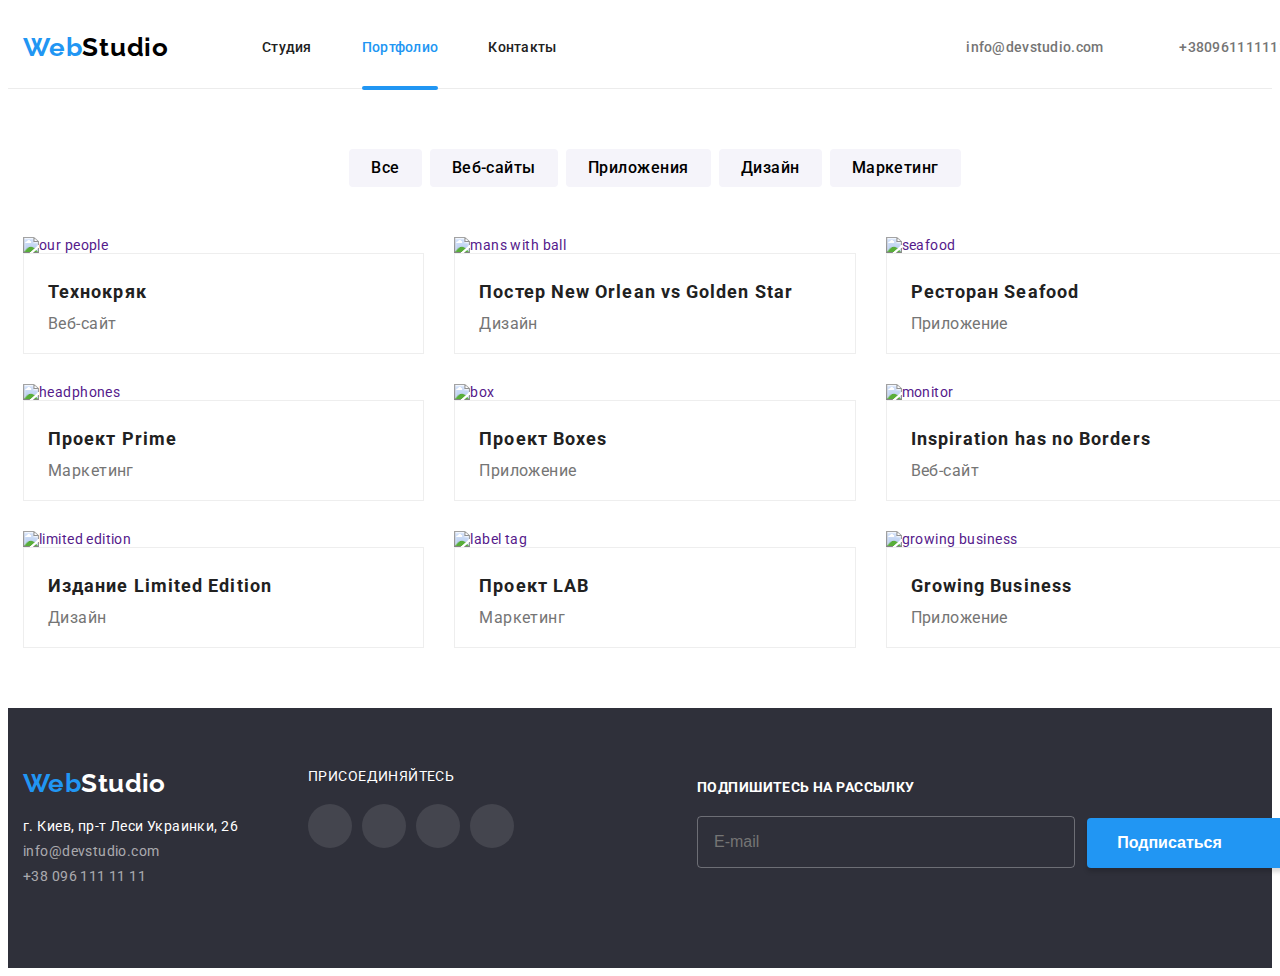
==== commit 5830e347: "update_portfolio_photos" ====
--- a/portfolio.html
+++ b/portfolio.html
@@ -116,13 +116,13 @@
                             <div class="project-item__wrap">
                                 <picture>
                                     <source
-                                        srcset="./img/projects/project_1/project_1_mobile_450.jpg, ./img/projects/project_1/project_1_mobile_450@2x.jpg"
-                                        media="max-width:767px">
-                                    <source
-                                        srcset="./img/projects/project_1/project_1_tablet_354.jpg, ./img/projects/project_1/project_1_tablet_354@2x.jpg"
-                                        media="(max-width:1199px)">
-                                    <source
-                                        srcset="./img/projects/project_1/project_1_desktop_370.jpg, ./img/projects/project_1/project_1_desktop_370@2x.jpg"
+                                        srcset="./img/projects/project_1/project_1_mobile_450.jpg 1x, ./img/projects/project_1/project_1_mobile_450@2x.jpg 2x"
+                                        media="max-width:767px">
+                                    <source
+                                        srcset="./img/projects/project_1/project_1_tablet_354.jpg 1x, ./img/projects/project_1/project_1_tablet_354@2x.jpg 2x"
+                                        media="(max-width:1199px)">
+                                    <source
+                                        srcset="./img/projects/project_1/project_1_desktop_370.jpg 1x, ./img/projects/project_1/project_1_desktop_370@2x.jpg 2x"
                                         media="(min-width:1200px)">
                                 </picture>
                                 <img class="project-img" src="./img/img-1-min.jpg" alt="our people" width="370">
@@ -145,13 +145,13 @@
                             <div class="project-item__wrap">
                                 <picture>
                                     <source
-                                        srcset="./img/projects/project_2/project_2_mobile_450.jpg,img/projects/project_2/project_2_mobile_450@2x.jpg"
-                                        media="max-width:767px">
-                                    <source
-                                        srcset="./img/projects/project_2/project_2_tablet_354.jpg, ./img/projects/project_2/project_2_tablet_354@2x.jpg"
-                                        media="(max-width:1199px)">
-                                    <source
-                                        srcset="./img/projects/project_2/project_2_desktop_370.jpg, ./img/projects/project_2/project_2_desktop_370@2x.jpg"
+                                        srcset="./img/projects/project_2/project_2_mobile_450.jpg 1x,img/projects/project_2/project_2_mobile_450@2x.jpg 2x"
+                                        media="max-width:767px">
+                                    <source
+                                        srcset="./img/projects/project_2/project_2_tablet_354.jpg 1x, ./img/projects/project_2/project_2_tablet_354@2x.jpg 2x"
+                                        media="(max-width:1199px)">
+                                    <source
+                                        srcset="./img/projects/project_2/project_2_desktop_370.jpg 1x, ./img/projects/project_2/project_2_desktop_370@2x.jpg 2x"
                                         media="(min-width:1200px)">
                                 </picture>
                                 <img class="project-img" src="./img/img-2-min.jpg" alt="mans with ball" width="370">
@@ -173,13 +173,13 @@
                             <div class="project-item__wrap">
                                 <picture>
                                     <source
-                                        srcset="./img/projects/project_3/project_3_mobile_450.jpg, img/projects/project_3/project_3_mobile_450@2x.jpg"
-                                        media="max-width:767px">
-                                    <source
-                                        srcset="./img/projects/project_3/project_3_tablet_354.jpg, ./img/projects/project_3/project_3_tablet_354@2x.jpg"
-                                        media="(max-width:1199px)">
-                                    <source
-                                        srcset="./img/projects/project_3/project_3_desktop_370.jpg, ./img/projects/project_3/project_3_desktop_370@2x.jpg"
+                                        srcset="./img/projects/project_3/project_3_mobile_450.jpg 1x, ./img/projects/project_3/project_3_mobile_450@2x.jpg 2x"
+                                        media="max-width:767px">
+                                    <source
+                                        srcset="./img/projects/project_3/project_3_tablet_354.jpg 1x, ./img/projects/project_3/project_3_tablet_354@2x.jpg 2x"
+                                        media="(max-width:1199px)">
+                                    <source
+                                        srcset="./img/projects/project_3/project_3_desktop_370.jpg 1x, ./img/projects/project_3/project_3_desktop_370@2x.jpg 2x"
                                         media="(min-width:1200px)">
                                 </picture>
                                 <img class="project-img" src="./img/img-3-min.jpg" alt="seafood" width="370">
@@ -201,13 +201,13 @@
                             <div class="project-item__wrap">
                                 <picture>
                                     <source
-                                        srcset="./img/projects/project_4/project_4_mobile_450.jpg, ./img/projects/project_4/project_4_mobile_450@2x.jpg"
-                                        media="max-width:767px">
-                                    <source
-                                        srcset="./img/projects/project_4/project_4_tablet_354.jpg, img/projects/project_4/project_4_tablet_354@2x.jpg"
-                                        media="(max-width:1199px)">
-                                    <source
-                                        srcset="./img/projects/project_4/project_4_desktop_370.jpg, ./img/projects/project_4/project_4_desktop_370@2x.jpg"
+                                        srcset="./img/projects/project_4/project_4_mobile_450.jpg 1x, ./img/projects/project_4/project_4_mobile_450@2x.jpg 2x"
+                                        media="max-width:767px">
+                                    <source
+                                        srcset="./img/projects/project_4/project_4_tablet_354.jpg 1x, img/projects/project_4/project_4_tablet_354@2x.jpg 2x"
+                                        media="(max-width:1199px)">
+                                    <source
+                                        srcset="./img/projects/project_4/project_4_desktop_370.jpg 1x, ./img/projects/project_4/project_4_desktop_370@2x.jpg 2x"
                                         media="(min-width:1200px)">
                                 </picture>
                                 <img class="project-img" src="./img/img-4-min.jpg" alt="headphones" width="370">
@@ -229,13 +229,13 @@
                             <div class="project-item__wrap">
                                 <picture>
                                     <source
-                                        srcset="./img/projects/project_5/project_5_mobile_450.jpg, ./img/projects/project_5/project_5_mobile_450@2x.jpg"
-                                        media="max-width:767px">
-                                    <source
-                                        srcset="./img/projects/project_5/project_5_tablet_354.jpg, img/projects/project_5/project_5_tablet_354@2x.jpg"
-                                        media="(max-width:1199px)">
-                                    <source
-                                        srcset="./img/projects/project_5/project_5_desktop_370.jpg, ./img/projects/project_5/project_5_desktop_370@2x.jpg"
+                                        srcset="./img/projects/project_5/project_5_mobile_450.jpg 1x, ./img/projects/project_5/project_5_mobile_450@2x.jpg 2x"
+                                        media="max-width:767px">
+                                    <source
+                                        srcset="./img/projects/project_5/project_5_tablet_354.jpg 1x, ./img/projects/project_5/project_5_tablet_354@2x.jpg 2x"
+                                        media="(max-width:1199px)">
+                                    <source
+                                        srcset="./img/projects/project_5/project_5_desktop_370.jpg 1x, ./img/projects/project_5/project_5_desktop_370@2x.jpg 2x" 
                                         media="(min-width:1200px)">
                                 </picture>
                                 <img class="project-img" src=" ./img/img-5-min.jpg" alt="box" width="370">
@@ -257,13 +257,13 @@
                             <div class="project-item__wrap">
                                 <picture>
                                     <source
-                                        srcset="./img/projects/project_6/project_6_mobile_450.jpg, img/projects/project_6/project_6_mobile_450@2x.jpg"
-                                        media="max-width:767px">
-                                    <source
-                                        srcset="./img/projects/project_6/project_6_tablet_354.jpg, ./img/projects/project_6/project_6_tablet_354@2x.jpg"
-                                        media="(max-width:1199px)">
-                                    <source
-                                        srcset="./img/projects/project_6/project_6_desktop_370.jpg, ./img/projects/project_6/project_6_desktop_370@2x.jpg"
+                                        srcset="./img/projects/project_6/project_6_mobile_450.jpg 1x, ./img/projects/project_6/project_6_mobile_450@2x.jpg 2x"
+                                        media="max-width:767px">
+                                    <source
+                                        srcset="./img/projects/project_6/project_6_tablet_354.jpg 1x, ./img/projects/project_6/project_6_tablet_354@2x.jpg 2x"
+                                        media="(max-width:1199px)">
+                                    <source
+                                        srcset="./img/projects/project_6/project_6_desktop_370.jpg 1x, ./img/projects/project_6/project_6_desktop_370@2x.jpg 2x"
                                         media="(min-width:1200px)">
                                 </picture>
                                 <img class="project-img" src="./img/img-6-min.jpg" alt="monitor" width="370">
@@ -285,13 +285,13 @@
                             <div class="project-item__wrap">
                                 <picture>
                                     <source
-                                        srcset="./img/projects/project_7/project_7_mobile_450.jpg, ./img/projects/project_7/project_7_mobile_450@2x.jpg"
-                                        media="max-width:767px">
-                                    <source
-                                        srcset="./img/projects/project_7/project_7_tablet_354.jpg, img/projects/project_7/project_7_tablet_354@2x.jpg"
-                                        media="(max-width:1199px)">
-                                    <source
-                                        srcset="./img/projects/project_7/project_7_desktop_370.jpg, ./img/projects/project_7/project_7_desktop_370@2x.jpg"
+                                        srcset="./img/projects/project_7/project_7_mobile_450.jpg 1x, ./img/projects/project_7/project_7_mobile_450@2x.jpg 2x"
+                                        media="max-width:767px">
+                                    <source
+                                        srcset="./img/projects/project_7/project_7_tablet_354.jpg 1x, img/projects/project_7/project_7_tablet_354@2x.jpg 2x"
+                                        media="(max-width:1199px)">
+                                    <source
+                                        srcset="./img/projects/project_7/project_7_desktop_370.jpg 1x, ./img/projects/project_7/project_7_desktop_370@2x.jpg 2x"
                                         media="(min-width:1200px)">
                                 </picture>
                                 <img class="project-img" src="./img/img-7-min.jpg" alt="limited edition" width="370">
@@ -313,13 +313,13 @@
                             <div class="project-item__wrap">
                                 <picture>
                                     <source
-                                        srcset="./img/projects/project_8/project_8_mobile_450.jpg, ./img/projects/project_8/project_8_mobile_450@2x.jpg"
-                                        media="max-width:767px">
-                                    <source
-                                        srcset="./img/projects/project_8/project_8_tablet_354.jpg, ./img/projects/project_8/project_8_tablet_354@2x.jpg"
-                                        media="(max-width:1199px)">
-                                    <source
-                                        srcset="./img/projects/project_8/project_8_desktop_370.jpg, ./img/projects/project_8/project_8_desktop_370@2x.jpg"
+                                        srcset="./img/projects/project_8/project_8_mobile_450.jpg 1x, ./img/projects/project_8/project_8_mobile_450@2x.jpg 2x"
+                                        media="max-width:767px">
+                                    <source
+                                        srcset="./img/projects/project_8/project_8_tablet_354.jpg 1x, ./img/projects/project_8/project_8_tablet_354@2x.jpg 2x"
+                                        media="(max-width:1199px)">
+                                    <source
+                                        srcset="./img/projects/project_8/project_8_desktop_370.jpg 1x, ./img/projects/project_8/project_8_desktop_370@2x.jpg 2x"
                                         media="(min-width:1200px)">
                                 </picture>
                                 <img class="project-img" src="./img/img-8-min.jpg" alt="label tag" width="370">
@@ -341,13 +341,13 @@
                             <div class="project-item__wrap">
                                 <picture>
                                     <source
-                                        srcset="./img/projects/project_9/project_9_mobile_450.jpg, ./img/projects/project_9/project_9_mobile_450@2x.jpg"
-                                        media="max-width:767px">
-                                    <source
-                                        srcset="./img/projects/project_9/project_9_tablet_354.jpg, ./img/projects/project_9/project_9_tablet_354@2x.jpg"
-                                        media="(max-width:1199px)">
-                                    <source
-                                        srcset="./img/projects/project_9/project_9_desktop_370.jpg, ./img/projects/project_9/project_9_desktop_370@2x.jpg"
+                                        srcset="./img/projects/project_9/project_9_mobile_450.jpg 1x, ./img/projects/project_9/project_9_mobile_450@2x.jpg 2x"
+                                        media="max-width:767px">
+                                    <source
+                                        srcset="./img/projects/project_9/project_9_tablet_354.jpg 1x, ./img/projects/project_9/project_9_tablet_354@2x.jpg 2x"
+                                        media="(max-width:1199px)">
+                                    <source
+                                        srcset="./img/projects/project_9/project_9_desktop_370.jpg 1x, ./img/projects/project_9/project_9_desktop_370@2x.jpg 2x"
                                         media="(min-width:1200px)">
                                 </picture>
                                 <img class="project-img" src="./img/img-9-min.jpg" alt="growing business" width="370">
--- a/css/main.min.css
+++ b/css/main.min.css
@@ -1 +1 @@
-.submit-btn,.footer-social-link,.check-box,.check-text,.modal-close,.clients-link,.team-social-link,.work-img-title,.section-pic_item,.menu-close__btn,.header-mail,.adress-contacts,.adress-mail,.header-nav{display:-webkit-box;display:-ms-flexbox;display:flex;-webkit-box-align:center;-ms-flex-align:center;align-items:center}:root{--secondary-text-color: #757575;--primary-text-color: #212121;--primary-black-color: #000000;--accent-text-color: #2196F3;--primary-whyte-color: #ffffff;--secondary-background-color: #F5F4FA;--address-footer-color: rgba(255, 255, 255, 0.6);--footer-background-color: #2F303A;--second-accent-text-color: #2191F3;--social-icon-color: #AFB1B8;--button-hover-color: #188ce8;--effects-option: 250ms cubic-bezier(0.4, 0, 0.2, 1)}.visually-hidden{position:absolute;width:1px;height:1px;margin:1px;border:0;padding:0;white-space:nowrap;-webkit-clip-path:inset(100%);clip-path:inset(100%);clip:rect(0 0 0 0);overflow:hidden}.section{padding-top:94px;padding-bottom:94px}.container{width:100%;padding-left:15px;padding-right:15px;margin:0 auto}@media screen and (min-widht: 480px){.container{width:480px}}@media screen and (min-widht: 768px){.container{width:768px}}@media screen and (min-widht: 1200px){.container{width:1200px}}.hero .button{font-family:inherit;font-size:16px;font-weight:700;line-height:1.87;letter-spacing:.06em;color:#fff;background-color:#2196f3;cursor:pointer;border:none;padding:10px 32px;-webkit-box-shadow:0px 4px 4px rgba(0,0,0,.15);box-shadow:0px 4px 4px rgba(0,0,0,.15);border-radius:4px;-webkit-transition:color 250ms cubic-bezier(0.4, 0, 0.2, 1),background-color 250ms cubic-bezier(0.4, 0, 0.2, 1);transition:color 250ms cubic-bezier(0.4, 0, 0.2, 1),background-color 250ms cubic-bezier(0.4, 0, 0.2, 1)}.hero .button:hover,.hero .button:focus{background-color:#188ce8}.main-btn{display:-webkit-box;display:-ms-flexbox;display:flex;-ms-flex-wrap:wrap;flex-wrap:wrap;margin-top:-15px;margin-bottom:40px;margin-left:-8px}@media screen and (min-widht: 768px){.main-btn{margin-bottom:30px;-webkit-box-pack:center;-ms-flex-pack:center;justify-content:center}}@media screen and (min-widht: 1200px){.main-btn{margin-bottom:50px}}.btn{cursor:pointer;border:none;-webkit-box-align:center;-ms-flex-align:center;align-items:center;color:#212121;margin-left:8px;margin-top:15px}.portfolio-btn{font-family:inherit;font-size:16px;font-weight:500;line-height:1.62;letter-spacing:.03em;text-align:center;border-radius:4px;padding:6px 22px;cursor:pointer;border:none;background-color:#f5f4fa;-webkit-transition:color 250ms cubic-bezier(0.4, 0, 0.2, 1),background-color 250ms cubic-bezier(0.4, 0, 0.2, 1),-webkit-box-shadow 250ms cubic-bezier(0.4, 0, 0.2, 1);transition:color 250ms cubic-bezier(0.4, 0, 0.2, 1),background-color 250ms cubic-bezier(0.4, 0, 0.2, 1),-webkit-box-shadow 250ms cubic-bezier(0.4, 0, 0.2, 1);transition:color 250ms cubic-bezier(0.4, 0, 0.2, 1),box-shadow 250ms cubic-bezier(0.4, 0, 0.2, 1),background-color 250ms cubic-bezier(0.4, 0, 0.2, 1);transition:color 250ms cubic-bezier(0.4, 0, 0.2, 1),box-shadow 250ms cubic-bezier(0.4, 0, 0.2, 1),background-color 250ms cubic-bezier(0.4, 0, 0.2, 1),-webkit-box-shadow 250ms cubic-bezier(0.4, 0, 0.2, 1)}.portfolio-btn:hover,.portfolio-btn:focus,.portfolio-btn:active{color:#fff;background-color:#2196f3;-webkit-box-shadow:0px 3px 1px rgba(0,0,0,.1),0px 1px 2px rgba(0,0,0,.08),0px 2px 2px rgba(0,0,0,.12);box-shadow:0px 3px 1px rgba(0,0,0,.1),0px 1px 2px rgba(0,0,0,.08),0px 2px 2px rgba(0,0,0,.12)}.top-text{font-size:36px;font-weight:700;line-height:1.16;letter-spacing:.03em;text-align:center;color:#212121}.logo{color:#2196f3;text-decoration:none;font-family:"Raleway";font-size:26px;font-weight:700;line-height:1.2;letter-spacing:.03em;display:block}@media screen and (min-width: 768px){.logo{padding-top:24px;padding-bottom:25px;margin-right:93px}}.logo-header{color:#000;text-decoration:none}.header{border-bottom:1px solid #ececec}.header-nav{width:100%}@media screen and (max-width: 767px){.header-nav{padding:10px 0 10px}}.adress-list{display:-webkit-box;display:-ms-flexbox;display:flex;margin-left:auto}@media screen and (max-width: 786px){.adress-list{display:none}}@media screen and (max-width: 1199px){.adress-list{padding:0;-webkit-box-orient:vertical;-webkit-box-direction:normal;-ms-flex-direction:column;flex-direction:column}}.adress-contacts:not(:last-child){margin-left:50px}.header-container{display:-webkit-box;display:-ms-flexbox;display:flex;-webkit-box-align:center;-ms-flex-align:center;align-items:center}.header-list{display:-webkit-box;display:-ms-flexbox;display:flex;-webkit-box-align:center;-ms-flex-align:center;align-items:center}@media screen and (max-width: 786px){.header-menu{display:none}}.header-link{display:block;padding-top:32px;padding-bottom:32px;color:#212121;font-size:14px;font-weight:500;line-height:1.14;letter-spacing:.02em;position:relative;-webkit-transition:color 250ms cubic-bezier(0.4, 0, 0.2, 1);transition:color 250ms cubic-bezier(0.4, 0, 0.2, 1)}.header-link:hover,.header-link:focus{color:#2196f3}.header-link.current::after{content:"";width:100%;height:4px;background-color:#2196f3;border-radius:2px;position:absolute;left:0;bottom:-2px}.header-link.current{color:#2196f3}.header-item:not(:last-child),.mailtel:not(:last-child){margin-right:50px}.header-mail{color:#757575;text-decoration:none;font-size:14px;font-weight:500;line-height:1.14;letter-spacing:.02em;padding-top:30px;padding-bottom:30px}.header-contacts{display:-webkit-box;display:-ms-flexbox;display:flex;-webkit-box-align:center;-ms-flex-align:center;align-items:center;color:#757575;text-decoration:none;font-size:14px;font-weight:500;line-height:1.14;letter-spacing:.02em;padding-top:30px;padding-bottom:30px;margin-left:50px;-webkit-transition:color 250ms cubic-bezier(0.4, 0, 0.2, 1);transition:color 250ms cubic-bezier(0.4, 0, 0.2, 1)}.header-contacts:hover,.header-contacts:focus{color:#2196f3}@media screen and (max-width: 1199px){.header-contacts{padding:0}}.mailto,.telto{width:16px;height:16px;display:inline-block;vertical-align:middle;fill:currentColor;margin-right:10px}.mob-menu{position:fixed;z-index:5;inset:0;padding:48px 40px;background-color:#fff;-webkit-transition:250ms cubic-bezier(0.4, 0, 0.2, 1);transition:250ms cubic-bezier(0.4, 0, 0.2, 1)}.mob-menu.is-hidden{-webkit-transform:translateX(100%);transform:translateX(100%)}.mob-menu__wrap{display:-webkit-box;display:-ms-flexbox;display:flex;-webkit-box-orient:vertical;-webkit-box-direction:normal;-ms-flex-direction:column;flex-direction:column;-webkit-box-pack:justify;-ms-flex-pack:justify;justify-content:space-between;height:100%}.menu-open__btn{display:block;width:40px;height:40px;background-color:rgba(0,0,0,0);border:none;-webkit-transition:fill 250ms cubic-bezier(0.4, 0, 0.2, 1);transition:fill 250ms cubic-bezier(0.4, 0, 0.2, 1);margin-left:auto}.menu-open__btn:hover,.menu-open__btn:focus,.menu-open__btn:active{fill:#188ce8}@media screen and (min-width: 768px){.menu-open__btn{display:none}}.menu-close__btn{width:40px;height:40px;position:absolute;top:10px;right:15px;border:none;border-radius:50%;background-color:rgba(0,0,0,0);display:block;margin-left:auto;cursor:pointer;margin-bottom:-40px}.close-menu__icon{fill:#757575;-webkit-transition:250ms cubic-bezier(0.4, 0, 0.2, 1);transition:250ms cubic-bezier(0.4, 0, 0.2, 1)}.close-menu__icon:hover,.close-menu__icon:focus{fill:#2196f3}.open-menu__icon:hover,.open-menu__icon:focus{fill:#2196f3}.mob-menu__item:not(:last-child){margin-bottom:30px}.mob-menu__nav-link{font-size:40px;font-weight:500;letter-spacing:.02em;color:#212121}.mob-menu__nav-link:hover,.mob-menu__nav-link:focus,.mob-menu__nav-link:active,.mob-menu__nav-link_current{color:#2196f3;-webkit-transition:250ms cubic-bezier(0.4, 0, 0.2, 1);transition:250ms cubic-bezier(0.4, 0, 0.2, 1)}.mob-menu__item-link-current{color:#2196f3}.mob-menu__contacts-list{margin-bottom:64px}.mob-menu__contacts-item:not(:last-child){margin-bottom:32px}.mob-menu__contacts-mobile{font-size:34px;font-weight:500;letter-spacing:.02em;color:#2196f3}.mob-menu__contacts-mail{font-size:24px;font-weight:500;letter-spacing:.02em;color:#757575}.mob-menu__contacts-mail:hover,.mob-menu__contacts-mail:focus,.mob-menu__contacts-mail:active{color:#2196f3}.mob-menu__socials{display:-webkit-box;display:-ms-flexbox;display:flex;-ms-flex-wrap:wrap;flex-wrap:wrap;margin-left:-10px;margin-right:-10px}.social__item{padding-right:10px;margin-left:10px;margin-top:10px}.social__item:not(:last-child){border-right:1px solid rgba(33,33,33,.2)}.social__item:first-child{padding-left:0px}.mob-menu__social__link{font-size:18px;font-weight:500;line-height:1.22;letter-spacing:.02em;color:#2196f3}.hero{width:100%;background:var(--footer-background-color);padding-top:118px;padding-bottom:118px;margin-left:auto;margin-right:auto;text-align:center;background-repeat:no-repeat;background-position:center;background-size:cover;background-image:-webkit-gradient(linear, left top, left bottom, from(rgba(47, 48, 58, 0.4)), to(rgba(47, 48, 58, 0.4))),url(..//../img/Hero-img1x-mobile.jpg);background-image:linear-gradient(rgba(47, 48, 58, 0.4), rgba(47, 48, 58, 0.4)),url(..//../img/Hero-img1x-mobile.jpg)}@media(-webkit-min-device-pixel-ratio: 2),(min-resolution: 192dpi){.hero{background-image:-webkit-gradient(linear, left top, left bottom, from(rgba(47, 48, 58, 0.4)), to(rgba(47, 48, 58, 0.4))),url(..//../img/hero/Hero-img2x-mobile.jpg);background-image:linear-gradient(rgba(47, 48, 58, 0.4), rgba(47, 48, 58, 0.4)),url(..//../img/hero/Hero-img2x-mobile.jpg)}}@media screen and (-webkit-min-device-pixel-ratio: 2)and (min-width: 768px),screen and (min-resolution: 192dpi)and (min-width: 768px){.hero{background-image:-webkit-gradient(linear, left top, left bottom, from(rgba(47, 48, 58, 0.4)), to(rgba(47, 48, 58, 0.4))),url(..//../img/hero/Hero-img1x-tablet.jpg);background-image:linear-gradient(rgba(47, 48, 58, 0.4), rgba(47, 48, 58, 0.4)),url(..//../img/hero/Hero-img1x-tablet.jpg)}}@media screen and (min-width: 768px){.hero{background-image:-webkit-gradient(linear, left top, left bottom, from(rgba(47, 48, 58, 0.4)), to(rgba(47, 48, 58, 0.4))),url(..//../img/hero/Hero-img1x-tablet.jpg);background-image:linear-gradient(rgba(47, 48, 58, 0.4), rgba(47, 48, 58, 0.4)),url(..//../img/hero/Hero-img1x-tablet.jpg)}}@media screen and (min-width: 768px)and (min-device-pixel-ratio: 2),screen and (min-width: 768px)and (-webkit-min-device-pixel-ratio: 2),screen and (min-width: 768px)and (min-resolution: 192dpi),screen and (min-width: 768px)and (min-resolution: 2dppx){.hero{background-image:-webkit-gradient(linear, left top, left bottom, from(rgba(47, 48, 58, 0.4)), to(rgba(47, 48, 58, 0.4))),url(..//../img/hero/Hero-img2x-tablet.jpg);background-image:linear-gradient(rgba(47, 48, 58, 0.4), rgba(47, 48, 58, 0.4)),url(..//../img/hero/Hero-img2x-tablet.jpg)}}@media screen and (min-width: 1200px){.hero{min-height:600px;padding-bottom:200px;padding-top:200px;background-image:-webkit-gradient(linear, left top, left bottom, from(rgba(47, 48, 58, 0.4)), to(rgba(47, 48, 58, 0.4))),url(..//../img/hero/Hero-Img1x-desk.jpg);background-image:linear-gradient(rgba(47, 48, 58, 0.4), rgba(47, 48, 58, 0.4)),url(..//../img/hero/Hero-Img1x-desk.jpg)}}@media screen and (min-width: 1200px)and (min-device-pixel-ratio: 2),screen and (min-width: 1200px)and (-webkit-min-device-pixel-ratio: 2),screen and (min-width: 1200px)and (min-resolution: 192dpi),screen and (min-width: 1200px)and (min-resolution: 2dppx){.hero{background-image:-webkit-gradient(linear, left top, left bottom, from(rgba(47, 48, 58, 0.4)), to(rgba(47, 48, 58, 0.4))),url(..//../img/hero/Hero-Img2x-desk.jpg);background-image:linear-gradient(rgba(47, 48, 58, 0.4), rgba(47, 48, 58, 0.4)),url(..//../img/hero/Hero-Img2x-desk.jpg)}}.hero .hero-title{text-align:center;margin-left:auto;margin-right:auto;margin-bottom:30px;max-width:360px;text-transform:uppercase;font-size:26px;font-weight:900;line-height:1.62;letter-spacing:.06em;color:#fff}@media screen and (min-width: 1200px){.hero .hero-title{max-width:696px;font-size:44px;line-height:1.36}}@media screen and (min-width: 768px){.main-section{display:-webkit-box;display:-ms-flexbox;display:flex;-ms-flex-wrap:wrap;flex-wrap:wrap;-webkit-box-pack:justify;-ms-flex-pack:justify;justify-content:space-between;margin-bottom:-30px}}@media screen and (max-width: 767px){.main-about{width:100%;margin-bottom:30px}}@media screen and (min-width: 768px){.main-about{width:calc((100% - 30px)/2);margin-bottom:30px}}@media screen and (min-width: 1200px){.main-about{width:calc((100% - 90px)/4)}}.main-about .main-about+.main-about{margin-top:30px}@media screen and (min-widtg: 768px){.main-about .main-about+.main-about{margin-top:0}}.main-section-item{display:-webkit-box;display:-ms-flexbox;display:flex;-webkit-box-orient:vertical;-webkit-box-direction:normal;-ms-flex-direction:column;flex-direction:column;-webkit-box-align:center;-ms-flex-align:center;align-items:center;-webkit-box-pack:center;-ms-flex-pack:center;justify-content:center;height:120px;background-color:#f5f4fa;border-radius:4px;margin-bottom:30px}@media screen and (min-widht: 768px){.main-section-item{width:354px;display:-webkit-box;display:-ms-flexbox;display:flex;-webkit-box-align:center;-ms-flex-align:center;align-items:center;-webkit-box-pack:center;-ms-flex-pack:center;justify-content:center}}@media screen and (min-width: 1200px){.main-section-item{width:270px;height:120px}}.main-title{text-transform:uppercase;margin-bottom:10px;font-size:700;line-height:1.14;color:#212121}.main-text{text-align:left;font-size:400;line-height:1.71;color:#757575}.about-deal{display:none;padding-top:0px}@media screen and (min-width: 1200px){.about-deal{display:-webkit-box;display:-ms-flexbox;display:flex}}.section-pic{display:-webkit-box;display:-ms-flexbox;display:flex;-ms-flex-wrap:wrap;flex-wrap:wrap;-webkit-box-pack:center;-ms-flex-pack:center;justify-content:center;margin-top:50px}.section-pic_item{-ms-flex-preferred-size:calc(33.3333333333% - 30px);flex-basis:calc(33.3333333333% - 30px);position:relative}.section-pic_item:not(:last-child){margin-right:30px}.section-item.centered,.team-item.centered{text-align:center}.section-item{font-size:36px;font-weight:700;line-height:1.17;letter-spacing:.03em;color:#000}.work-img-title{-webkit-box-pack:center;-ms-flex-pack:center;justify-content:center;position:absolute;font-weight:700;letter-spacing:.03em;text-align:center;text-transform:uppercase;color:#fff;bottom:0;background-color:rgba(47,48,58,.8);width:100%;height:70px}.our-team{background:#f5f4fa}.team-text{padding-top:30px;padding-bottom:30px;background-color:#fff;-webkit-box-shadow:0px 1px 3px rgba(0,0,0,.12),0px 1px 1px rgba(0,0,0,.14),0px 2px 1px rgba(0,0,0,.2);box-shadow:0px 1px 3px rgba(0,0,0,.12),0px 1px 1px rgba(0,0,0,.14),0px 2px 1px rgba(0,0,0,.2);border-radius:0px 0px 4px 4px}.team-head{width:100%}@media screen and (min-width: 768px){.team-pic{display:-webkit-box;display:-ms-flexbox;display:flex;-ms-flex-wrap:wrap;flex-wrap:wrap}}@media screen and (min-width: 1200px){.team-pic{-ms-flex-wrap:nowrap;flex-wrap:nowrap}}.team-image{margin-bottom:30px;-webkit-box-shadow:0px 1px 3px rgba(0,0,0,.12),0px 1px 1px rgba(0,0,0,.14),0px 2px 1px rgba(0,0,0,.2);box-shadow:0px 1px 3px rgba(0,0,0,.12),0px 1px 1px rgba(0,0,0,.14),0px 2px 1px rgba(0,0,0,.2);border-radius:0px 0px 4px 4px}@media screen and (min-width: 768px){.team-image{-ms-flex-preferred-size:calc(50% - 30px);flex-basis:calc(50% - 30px);margin-right:30px}}@media screen and (min-width: 1200px){.team-image{margin-top:0px;-ms-flex-preferred-size:calc(25% - 30px);flex-basis:calc(25% - 30px)}}.team-name{font-size:16px;font-weight:500;line-height:1.18;letter-spacing:.03em;text-align:center;color:#212121;margin-bottom:10px}.pic-text{text-align:center;font-size:16px;line-height:1.19;letter-spacing:.03em;color:#757575;margin-bottom:16px}.team-item{font-size:36px;font-weight:700;line-height:1.17;letter-spacing:.03em;margin-bottom:50px;color:#000}.team-social-list{display:-webkit-box;display:-ms-flexbox;display:flex;-webkit-box-pack:center;-ms-flex-pack:center;justify-content:center}.team-social-list:not(:last-child){margin-right:10px}.team-social-item{width:44px;height:44px}.team-social-item+.team-social-item{margin-left:10px}.team-social-link{width:100%;height:100%;border-radius:50%;-webkit-box-pack:center;-ms-flex-pack:center;justify-content:center;color:#afb1b8;-webkit-transition:color 250ms cubic-bezier(0.4, 0, 0.2, 1),background-color 250ms cubic-bezier(0.4, 0, 0.2, 1);transition:color 250ms cubic-bezier(0.4, 0, 0.2, 1),background-color 250ms cubic-bezier(0.4, 0, 0.2, 1)}.team-social-link:hover,.team-social-link:focus{background-color:#2196f3;color:#fff}.team-social-icon{fill:currentColor}.clients-list{display:-webkit-box;display:-ms-flexbox;display:flex;-ms-flex-wrap:wrap;flex-wrap:wrap;-webkit-box-pack:justify;-ms-flex-pack:justify;justify-content:space-between;margin-top:30px;margin-bottom:-30px}@media screen and (min-width: 1200px){.clients-list{margin-top:50px;margin-bottom:0}}.clients-list__item{width:calc((100% - 30px)/2);margin-bottom:30px}@media screen and (min-width: 768px){.clients-list__item{width:calc((100% - 60px)/3)}}@media screen and (min-width: 1200px){.clients-list__item{width:calc((100% - 150px)/6);margin-bottom:0}}.clients-link{width:100%;height:92px;-webkit-box-pack:center;-ms-flex-pack:center;justify-content:center;color:#afb1b8;border:1px solid #afb1b8;border-radius:4px;-webkit-transition:color 250ms cubic-bezier(0.4, 0, 0.2, 1),background-color 250ms cubic-bezier(0.4, 0, 0.2, 1);transition:color 250ms cubic-bezier(0.4, 0, 0.2, 1),background-color 250ms cubic-bezier(0.4, 0, 0.2, 1)}.clients-link:hover,.clients-link:focus{color:#2196f3;border-color:#2196f3}.clients-icon{fill:currentColor}.project-list{display:block;margin-top:40px;margin-bottom:-30px}@media screen and (min-width: 768px){.project-list{display:-webkit-box;display:-ms-flexbox;display:flex;-webkit-box-pack:justify;-ms-flex-pack:justify;justify-content:space-between;-ms-flex-wrap:wrap;flex-wrap:wrap}}@media screen and (min-width: 1200px){.project-list{margin-top:50px}}.project-list__item{margin-bottom:30px}@media screen and (min-width: 768px){.project-list__item{width:calc((100% - 30px)/2)}}@media screen and (min-width: 1200px){.project-list__item{width:calc((100% - 60px)/3)}}.project-list__link{display:-webkit-box;display:-ms-flexbox;display:flex;-webkit-box-orient:vertical;-webkit-box-direction:normal;-ms-flex-direction:column;flex-direction:column;height:100%;text-decoration:none;-webkit-transition:-webkit-box-shadow 250ms cubic-bezier(0.4, 0, 0.2, 1);transition:-webkit-box-shadow 250ms cubic-bezier(0.4, 0, 0.2, 1);transition:box-shadow 250ms cubic-bezier(0.4, 0, 0.2, 1);transition:box-shadow 250ms cubic-bezier(0.4, 0, 0.2, 1), -webkit-box-shadow 250ms cubic-bezier(0.4, 0, 0.2, 1)}.project-list__link:hover,.project-list__link:focus,.project-list__link:active{-webkit-box-shadow:0px 1px 1px rgba(0,0,0,.12),0px 4px 4px rgba(0,0,0,.06),1px 4px 6px rgba(0,0,0,.16);box-shadow:0px 1px 1px rgba(0,0,0,.12),0px 4px 4px rgba(0,0,0,.06),1px 4px 6px rgba(0,0,0,.16)}.project-list__link:hover .project-text,.project-list__link:focus .project-text,.project-list__link:active{-webkit-transform:translateY(0);transform:translateY(0)}.project-item__title{color:#212121;font-weight:700;font-size:18px;letter-spacing:.06em}.project-item__text{margin-top:4px;color:#757575;font-size:16px}.project-item__set{padding:20px 24px;border-width:0 1px 1px 1px;-webkit-box-flex:1;-ms-flex-positive:1;flex-grow:1;border:1px solid #eee}.project-item__wrap{position:relative;overflow:hidden}.project-text{font-size:18px;font-weight:400;line-height:1.55;color:#fff;position:absolute;top:0;left:0%;height:100%;padding:63px 24px;background-color:rgba(33,150,243,.9);-webkit-transform:translateY(100%);transform:translateY(100%);-webkit-transition:background-color 250ms cubic-bezier(0.4, 0, 0.2, 1),-webkit-transform 250ms cubic-bezier(0.4, 0, 0.2, 1);transition:background-color 250ms cubic-bezier(0.4, 0, 0.2, 1),-webkit-transform 250ms cubic-bezier(0.4, 0, 0.2, 1);transition:transform 250ms cubic-bezier(0.4, 0, 0.2, 1),background-color 250ms cubic-bezier(0.4, 0, 0.2, 1);transition:transform 250ms cubic-bezier(0.4, 0, 0.2, 1),background-color 250ms cubic-bezier(0.4, 0, 0.2, 1),-webkit-transform 250ms cubic-bezier(0.4, 0, 0.2, 1);overflow-y:auto}.project-img{width:100%}.backdrop{width:100vw;height:100vh;background-color:rgba(0,0,0,.2);position:fixed;top:0;left:0;-webkit-transition:opacity 250ms,visibility 250ms;transition:opacity 250ms,visibility 250ms}.backdrop.is-hidden .modal{-webkit-transform:translate(-50%, -50%) scale(2) rotate(180deg);transform:translate(-50%, -50%) scale(2) rotate(180deg)}.modal{width:528px;min-height:581px;background-color:#fff;-webkit-box-shadow:0px 1px 3px rgba(0,0,0,.12),0px 1px 1px rgba(0,0,0,.14),0px 2px 1px rgba(0,0,0,.2);box-shadow:0px 1px 3px rgba(0,0,0,.12),0px 1px 1px rgba(0,0,0,.14),0px 2px 1px rgba(0,0,0,.2);border-radius:4px;position:absolute;top:50%;left:50%;-webkit-transform:translate(-50%, -50%) scale(1) rotate(0);transform:translate(-50%, -50%) scale(1) rotate(0);-webkit-transition:-webkit-transform 250ms cubic-bezier(0.4, 0, 0.2, 1);transition:-webkit-transform 250ms cubic-bezier(0.4, 0, 0.2, 1);transition:transform 250ms cubic-bezier(0.4, 0, 0.2, 1);transition:transform 250ms cubic-bezier(0.4, 0, 0.2, 1), -webkit-transform 250ms cubic-bezier(0.4, 0, 0.2, 1);padding:40px}@media screen and (max-width: 479px){.modal{padding:5%;width:100%;height:100%}}@media screen and (min-width: 480px){.modal{min-width:450px;max-height:609px}}@media screen and (min-width: 1200px){.modal{width:528px;height:581px}}.modal-title{font-size:20px;font-weight:700;line-height:1.15;letter-spacing:.03em;text-align:center;color:var(--primary-text-color);margin-bottom:12px}@media screen and (max-width: 479px){.modal-title{font-size:4.17vw}}.modal-form{display:-webkit-box;display:-ms-flexbox;display:flex;-webkit-box-orient:vertical;-webkit-box-direction:normal;-ms-flex-direction:column;flex-direction:column}.modal-close{width:30px;height:30px;background-color:#fff;border:1px solid rgba(0,0,0,.1);border-radius:50%;position:absolute;top:8px;right:8px;cursor:pointer;-webkit-box-pack:center;-ms-flex-pack:center;justify-content:center;color:#757575;-webkit-transition:color 250ms cubic-bezier(0.4, 0, 0.2, 1),background-color 250ms cubic-bezier(0.4, 0, 0.2, 1);transition:color 250ms cubic-bezier(0.4, 0, 0.2, 1),background-color 250ms cubic-bezier(0.4, 0, 0.2, 1)}.modal-close:hover,.modal-close:focus,.modal-close:active{color:#2196f3}.modal-close-icon{position:absolute;left:15px;bottom:15px;fill:currentColor}.modal-field{margin-bottom:10px;position:relative;display:-webkit-box;display:-ms-flexbox;display:flex;-webkit-box-orient:vertical;-webkit-box-direction:normal;-ms-flex-direction:column;flex-direction:column;text-align:left;-webkit-transition:border-color 250ms cubic-bezier(0.4, 0, 0.2, 1);transition:border-color 250ms cubic-bezier(0.4, 0, 0.2, 1)}.modal-field:focus-within .modal-input,.modal-field:hover .modal-input{border:1px solid #2196f3;cursor:pointer}.modal-field:focus-within .input-icon,.modal-field:hover .input-icon{fill:#2196f3}.modal-input{width:100%;height:40px;display:block;padding-left:42px;border:1px solid rgba(33,33,33,.2);border-radius:4px;-webkit-transition:border-color 250ms cubic-bezier(0.4, 0, 0.2, 1);transition:border-color 250ms cubic-bezier(0.4, 0, 0.2, 1)}.modal-input:focus{outline:none;border-color:#2196f3}.modal-input:focus+.input-icon{fill:#2196f3}.modal-input-label{font-size:12px;font-weight:normal;line-height:1.16;letter-spacing:.01em;color:#757575}.modal-form-field{margin-bottom:10px;position:relative;display:-webkit-box;display:-ms-flexbox;display:flex;-webkit-box-orient:vertical;-webkit-box-direction:normal;-ms-flex-direction:column;flex-direction:column;text-align:start;-webkit-transition:border-color 250ms cubic-bezier(0.4, 0, 0.2, 1);transition:border-color 250ms cubic-bezier(0.4, 0, 0.2, 1)}.modal-form-field:focus-within .modal-text,.modal-form-field:hover .modal-text{border:1px solid #2196f3;fill:#2196f3;cursor:pointer}.modal-input-wrap{display:block;position:relative;margin-top:4px}.modal-input:focus+.input-icon{fill:#2196f3}.modal-input-label{font-size:12px;font-weight:400;line-height:1.16;letter-spacing:.01em;color:#757575}.modal-text{font-size:12px;font-weight:normal;line-height:1.16;letter-spacing:.01em;font-style:normal;width:100%;height:120px;border:1px solid rgba(33,33,33,.2);border-radius:4px;-webkit-transition:border-color 250ms cubic-bezier(0.4, 0, 0.78, 0.73);transition:border-color 250ms cubic-bezier(0.4, 0, 0.78, 0.73);margin-top:4px;resize:none;padding:12px 16px}.modal-text::-webkit-input-placeholder{font-style:normal;font-size:12px;font-weight:normal;line-height:1.16;letter-spacing:.01em;color:rgba(117,117,117,.5)}.modal-text::-moz-placeholder{font-style:normal;font-size:12px;font-weight:normal;line-height:1.16;letter-spacing:.01em;color:rgba(117,117,117,.5)}.modal-text:-ms-input-placeholder{font-style:normal;font-size:12px;font-weight:normal;line-height:1.16;letter-spacing:.01em;color:rgba(117,117,117,.5)}.modal-text::-ms-input-placeholder{font-style:normal;font-size:12px;font-weight:normal;line-height:1.16;letter-spacing:.01em;color:rgba(117,117,117,.5)}.modal-text::placeholder{font-style:normal;font-size:12px;font-weight:normal;line-height:1.16;letter-spacing:.01em;color:rgba(117,117,117,.5)}.modal-text:focus{outline:none;border-color:#2196f3}.modal-text:focus{border-color:#2196f3}.input-icon{position:absolute;top:50%;left:12px;-webkit-box-align:center;-ms-flex-align:center;align-items:center;width:18px;height:18px;-webkit-transform:translateY(-50%);transform:translateY(-50%);fill:#212121;-webkit-transition:fill 250ms cubic-bezier(0.4, 0, 0.78, 0.73);transition:fill 250ms cubic-bezier(0.4, 0, 0.78, 0.73)}.modal-button{width:200px;height:50px;left:700px;top:712px;background:#2191f3;-webkit-box-shadow:0px 4px 4px rgba(0,0,0,.15);box-shadow:0px 4px 4px rgba(0,0,0,.15);border-radius:4px;font-size:16px;font-weight:700;line-height:1.88;letter-spacing:.06em;display:block;border:none;-webkit-box-align:center;-ms-flex-align:center;align-items:center;text-align:center;color:#fff}.modal-btn-field{display:-webkit-box;display:-ms-flexbox;display:flex;-webkit-box-pack:center;-ms-flex-pack:center;justify-content:center}.is-hidden{visibility:hidden;opacity:0;pointer-events:none}.modal-btn{display:block;width:200px;height:50px;font-size:16px;font-weight:700;line-height:1.88;letter-spacing:.06em;background-color:#2196f3;color:#fff;border:none;border-radius:4px;-webkit-box-shadow:0px,4px,4px rgba(0,0,0,.15);box-shadow:0px,4px,4px rgba(0,0,0,.15);cursor:pointer}.modal-btn:hover,.modal-btn:focus{background-color:#188ce8}.modal-btn-field{display:-webkit-box;display:-ms-flexbox;display:flex;-webkit-box-pack:center;-ms-flex-pack:center;justify-content:center}.modal-check-field{margin-bottom:30px}.check-text{font-size:14px;font-weight:normal;line-height:1.71;letter-spacing:.03em;color:#757575;-webkit-box-pack:center;-ms-flex-pack:center;justify-content:center;margin-right:5px;cursor:pointer}@media screen and (max-width: 479px){.check-text{font-size:2.5vw}}@media screen and (min-width: 1200px){.check-text{font-size:14px}}.check-text-link{font-size:14px;font-weight:400;line-height:1.71;letter-spacing:.03em;font-style:normal;color:#2196f3;border-bottom:1px solid #2196f3}.check-box{width:16px;height:15px;border:2px solid #212121;border-radius:4px;-webkit-box-shadow:0px,4px,4px rgba(0,0,0,.25);box-shadow:0px,4px,4px rgba(0,0,0,.25);-webkit-box-pack:center;-ms-flex-pack:center;justify-content:center;margin-right:7px}.check-icon{fill:rgba(0,0,0,0)}.modal-check:checked+.check-text span.check-box{background-color:#2196f3;border:none}.modal-check:checked+.check-text .check-icon{fill:#fff}.footer{background:#2f303a;padding-top:60px;padding-bottom:60px;text-align:left}.footer__wrap{text-align:center}@media screen and (min-width: 1200px){.footer__wrap{display:-webkit-box;display:-ms-flexbox;display:flex;-webkit-box-align:baseline;-ms-flex-align:baseline;align-items:baseline;-webkit-box-pack:justify;-ms-flex-pack:justify;justify-content:space-between;text-align:left;margin-bottom:0}}.footer-info__wrap{margin-bottom:60px}@media screen and (min-width: 768px){.footer-info__wrap{display:-webkit-box;display:-ms-flexbox;display:flex;-ms-flex-pack:distribute;justify-content:space-around;margin-bottom:60px}}@media screen and (min-width: 1200px){.footer-info__wrap{-webkit-box-pack:unset;-ms-flex-pack:unset;justify-content:unset;margin-bottom:0}}.footer .footer-contacts__wrap{margin-bottom:60px}@media screen and (min-width: 768px){.footer .footer-contacts__wrap{margin-bottom:0}}.footer-adress__wrap,.footer-mail__wrap{margin-bottom:8px}@media screen and (min-width: 1200px){.footer-adress__wrap,.footer-mail__wrap{margin-bottom:9px}}.footer-adress{font-style:normal;color:#fff}.footer-adress:hover,.footer-adress:focus,.footer-adress:active{color:#2196f3}.footer-mail,.footer-tel{font-style:normal;color:rgba(255,255,255,.6);-webkit-transition:color 250ms cubic-bezier(0.4, 0, 0.2, 1);transition:color 250ms cubic-bezier(0.4, 0, 0.2, 1)}.footer-mail:hover,.footer-mail:focus,.footer-mail:active,.footer-tel:hover,.footer-tel:focus,.footer-tel:active{color:#2196f3}@media screen and (min-width: 768px){.footer-social__wrap{margin-bottom:0}}@media screen and (min-width: 1200px){.footer-social__wrap{margin-left:70px}}.footer-social__title{margin-bottom:20px;font-size:14px;letter-spacing:1.14;text-transform:uppercase;color:#fff}.social-list__item{width:44px;height:44px}.footer-social-link{width:100%;height:100%;border-radius:50%;background-color:rgba(255,255,255,.1);-webkit-box-pack:center;-ms-flex-pack:center;justify-content:center;color:#fff;-webkit-transition:color 250ms cubic-bezier(0.4, 0, 0.2, 1),background-color 250ms cubic-bezier(0.4, 0, 0.2, 1);transition:color 250ms cubic-bezier(0.4, 0, 0.2, 1),background-color 250ms cubic-bezier(0.4, 0, 0.2, 1)}.footer-social-link:hover,.footer-social-link:focus{background-color:#2196f3}.social-list__item+.social-list__item{margin-left:10px}.social-icon{fill:currentColor}@media screen and (min-width: 1200px){.footer-subcr__wrap{margin-left:auto}}.footer-subscr__title{font-size:14px;margin-bottom:20px;text-transform:uppercase;font-size:14px;font-weight:700;line-height:1.14;color:#fff}.social-list{display:-webkit-box;display:-ms-flexbox;display:flex;-webkit-box-pack:center;-ms-flex-pack:center;justify-content:center;margin-bottom:60px}@media screen and (min-width: 1200px){.footer-subscr__form{display:-webkit-box;display:-ms-flexbox;display:flex;-webkit-box-align:end;-ms-flex-align:end;align-items:flex-end}}.subscr{margin-left:auto;margin-right:auto;display:block;width:100%;max-width:450;height:50;padding-left:16px;padding-top:15px;padding-bottom:15px;margin-bottom:20px;background-color:rgba(0,0,0,0);border:1px solid rgba(255,255,255,.3);border-radius:4px;font-size:16px;font-weight:400;line-height:1.25;color:rgba(255,255,255,.6);outline:none}@media screen and (min-width: 768px){.subscr{width:450px}}@media screen and (min-width: 1200px){.subscr{margin-bottom:0;width:358px;margin-right:12px}}.sub-icon{fill:#fff;margin-left:10px}.submit-btn{display:-webkit-inline-box;display:-ms-inline-flexbox;display:inline-flex;-webkit-box-pack:center;-ms-flex-pack:center;justify-content:center;padding:10px 29px;font-size:16px;font-weight:700;color:#fff;border-radius:4px;text-align:center;-webkit-box-shadow:0px 4px 4px rgba(0,0,0,.15);box-shadow:0px 4px 4px rgba(0,0,0,.15);border:none;cursor:pointer;margin-left:auto;margin-right:auto;min-width:200px;height:50px;background-color:#2196f3;-webkit-transition:color 250ms cubic-bezier(0.4, 0, 0.2, 1),background-color 250ms cubic-bezier(0.4, 0, 0.2, 1);transition:color 250ms cubic-bezier(0.4, 0, 0.2, 1),background-color 250ms cubic-bezier(0.4, 0, 0.2, 1)}.submit-btn:hover,.submit-btn:focus,.submit-btn:active{background-color:#188ce8}.footer-logo{font-family:Raleway;font-size:26px;font-weight:700;font-style:normal;display:block;margin-bottom:20px}.footer-logo-web{color:#2196f3}.footer-logo-studio{color:#fff}p,h1,h2,h3,h4,h5,h6{margin:0}ul{margin:0;padding:0;list-style:none}img{display:block;max-width:100%;height:auto;width:100%}address{font-style:normal}.list{list-style:none}.link{text-decoration:none}body{font-family:"Roboto",sans-serif;background-color:#fff;color:#212121;letter-spacing:.03em;font-size:14px}adress{font-style:normal}/*# sourceMappingURL=main.min.css.map */+.submit-btn,.footer-social-link,.check-box,.check-text,.modal-close,.clients-link,.team-social-link,.work-img-title,.section-pic_item,.menu-close__btn,.header-mail,.adress-contacts,.adress-mail,.header-nav{display:-webkit-box;display:-ms-flexbox;display:flex;-webkit-box-align:center;-ms-flex-align:center;align-items:center}:root{--secondary-text-color: #757575;--primary-text-color: #212121;--primary-black-color: #000000;--accent-text-color: #2196F3;--primary-whyte-color: #ffffff;--secondary-background-color: #F5F4FA;--address-footer-color: rgba(255, 255, 255, 0.6);--footer-background-color: #2F303A;--second-accent-text-color: #2191F3;--social-icon-color: #AFB1B8;--button-hover-color: #188ce8;--effects-option: 250ms cubic-bezier(0.4, 0, 0.2, 1)}.visually-hidden{position:absolute;width:1px;height:1px;margin:1px;border:0;padding:0;white-space:nowrap;-webkit-clip-path:inset(100%);clip-path:inset(100%);clip:rect(0 0 0 0);overflow:hidden}.section{padding-top:60px;padding-bottom:60px}.container{width:100%;padding:0 15px;margin:0 auto}@media screen and (min-widht: 480px){.container{width:480px}.container .hero-container{padding:0 60px}}@media screen and (min-widht: 768px){.container{width:768px}}@media screen and (min-widht: 1200px){.container{width:1200px}}.hero .button{font-family:inherit;font-size:16px;font-weight:700;line-height:1.87;letter-spacing:.06em;color:#fff;background-color:#2196f3;cursor:pointer;border:none;padding:10px 32px;-webkit-box-shadow:0px 4px 4px rgba(0,0,0,.15);box-shadow:0px 4px 4px rgba(0,0,0,.15);border-radius:4px;-webkit-transition:color 250ms cubic-bezier(0.4, 0, 0.2, 1),background-color 250ms cubic-bezier(0.4, 0, 0.2, 1);transition:color 250ms cubic-bezier(0.4, 0, 0.2, 1),background-color 250ms cubic-bezier(0.4, 0, 0.2, 1)}.hero .button:hover,.hero .button:focus{background-color:#188ce8}.main-btn{display:-webkit-box;display:-ms-flexbox;display:flex;-ms-flex-wrap:wrap;flex-wrap:wrap;-webkit-box-pack:center;-ms-flex-pack:center;justify-content:center;margin-top:-15px;margin-bottom:30px;margin-left:-8px}@media screen and (min-widht: 768px){.main-btn{margin-bottom:30px;-webkit-box-pack:center;-ms-flex-pack:center;justify-content:center}}@media screen and (min-widht: 1200px){.main-btn{margin-bottom:50px}}.btn{cursor:pointer;border:none;-webkit-box-align:center;-ms-flex-align:center;align-items:center;color:#212121;margin-left:8px;margin-top:15px}.portfolio-btn{font-family:inherit;font-size:16px;font-weight:500;line-height:1.62;letter-spacing:.03em;text-align:center;border-radius:4px;padding:6px 22px;cursor:pointer;border:none;background-color:#f5f4fa;-webkit-transition:color 250ms cubic-bezier(0.4, 0, 0.2, 1),background-color 250ms cubic-bezier(0.4, 0, 0.2, 1),-webkit-box-shadow 250ms cubic-bezier(0.4, 0, 0.2, 1);transition:color 250ms cubic-bezier(0.4, 0, 0.2, 1),background-color 250ms cubic-bezier(0.4, 0, 0.2, 1),-webkit-box-shadow 250ms cubic-bezier(0.4, 0, 0.2, 1);transition:color 250ms cubic-bezier(0.4, 0, 0.2, 1),box-shadow 250ms cubic-bezier(0.4, 0, 0.2, 1),background-color 250ms cubic-bezier(0.4, 0, 0.2, 1);transition:color 250ms cubic-bezier(0.4, 0, 0.2, 1),box-shadow 250ms cubic-bezier(0.4, 0, 0.2, 1),background-color 250ms cubic-bezier(0.4, 0, 0.2, 1),-webkit-box-shadow 250ms cubic-bezier(0.4, 0, 0.2, 1)}.portfolio-btn:hover,.portfolio-btn:focus,.portfolio-btn:active{color:#fff;background-color:#2196f3;-webkit-box-shadow:0px 3px 1px rgba(0,0,0,.1),0px 1px 2px rgba(0,0,0,.08),0px 2px 2px rgba(0,0,0,.12);box-shadow:0px 3px 1px rgba(0,0,0,.1),0px 1px 2px rgba(0,0,0,.08),0px 2px 2px rgba(0,0,0,.12)}.top-text{font-size:36px;font-weight:700;line-height:1.16;letter-spacing:.03em;text-align:center;color:#212121}.logo{color:#2196f3;text-decoration:none;font-family:"Raleway";font-size:26px;font-weight:700;line-height:1.2;letter-spacing:.03em;display:block}@media screen and (min-width: 768px){.logo{padding-top:24px;padding-bottom:25px;margin-right:93px}}.logo-header{color:#000;text-decoration:none}.header{border-bottom:1px solid #ececec}.header-nav{width:100%}@media screen and (max-width: 767px){.header-nav{padding:10px 0 10px}}.adress-list{display:-webkit-box;display:-ms-flexbox;display:flex;margin-left:auto}@media screen and (max-width: 768px){.adress-list{display:none}}@media screen and (max-width: 1199px){.adress-list{padding:0;-webkit-box-orient:vertical;-webkit-box-direction:normal;-ms-flex-direction:column;flex-direction:column}}@media screen and (max-width: 1200px){.adress-mail{margin-bottom:10px}}.adress-contacts:not(:last-child){margin-left:50px}.header-container{display:-webkit-box;display:-ms-flexbox;display:flex;-webkit-box-align:center;-ms-flex-align:center;align-items:center}.header-list{display:-webkit-box;display:-ms-flexbox;display:flex;-webkit-box-align:center;-ms-flex-align:center;align-items:center}@media screen and (max-width: 768px){.header-menu{display:none}}.header-link{display:block;padding-top:32px;padding-bottom:32px;color:#212121;font-size:14px;font-weight:500;line-height:1.14;letter-spacing:.02em;position:relative;-webkit-transition:color 250ms cubic-bezier(0.4, 0, 0.2, 1);transition:color 250ms cubic-bezier(0.4, 0, 0.2, 1)}.header-link:hover,.header-link:focus{color:#2196f3}.header-link.current::after{content:"";width:100%;height:4px;background-color:#2196f3;border-radius:2px;position:absolute;left:0;bottom:-2px}.header-link.current{color:#2196f3}.header-item:not(:last-child),.mailtel:not(:last-child){margin-right:50px}.header-mail{color:#757575;text-decoration:none;font-size:14px;font-weight:500;line-height:1.14;letter-spacing:.02em;padding-top:30px;padding-bottom:30px}.header-contacts{display:-webkit-box;display:-ms-flexbox;display:flex;-webkit-box-align:center;-ms-flex-align:center;align-items:center;color:#757575;text-decoration:none;font-size:14px;font-weight:500;line-height:1.14;letter-spacing:.02em;padding-top:30px;padding-bottom:30px;margin-left:50px;-webkit-transition:color 250ms cubic-bezier(0.4, 0, 0.2, 1);transition:color 250ms cubic-bezier(0.4, 0, 0.2, 1)}.header-contacts:hover,.header-contacts:focus{color:#2196f3}@media screen and (max-width: 1199px){.header-contacts{padding:0}}.mailto,.telto{width:16px;height:16px;display:inline-block;vertical-align:middle;fill:currentColor;margin-right:10px}.mob-menu{position:fixed;z-index:5;inset:0;padding:48px 40px;background-color:#fff;-webkit-transition:250ms cubic-bezier(0.4, 0, 0.2, 1);transition:250ms cubic-bezier(0.4, 0, 0.2, 1)}.mob-menu.is-hidden{-webkit-transform:translateX(100%);transform:translateX(100%)}.mob-menu__wrap{display:-webkit-box;display:-ms-flexbox;display:flex;-webkit-box-orient:vertical;-webkit-box-direction:normal;-ms-flex-direction:column;flex-direction:column;-webkit-box-pack:justify;-ms-flex-pack:justify;justify-content:space-between;height:100%}.menu-open__btn{display:block;width:40px;height:40px;background-color:rgba(0,0,0,0);border:none;-webkit-transition:fill 250ms cubic-bezier(0.4, 0, 0.2, 1);transition:fill 250ms cubic-bezier(0.4, 0, 0.2, 1);margin-left:auto}.menu-open__btn:hover,.menu-open__btn:focus,.menu-open__btn:active{fill:#188ce8}@media screen and (min-width: 768px){.menu-open__btn{display:none}}.menu-close__btn{width:40px;height:40px;position:absolute;top:10px;right:15px;border:none;border-radius:50%;background-color:rgba(0,0,0,0);display:block;margin-left:auto;cursor:pointer;margin-bottom:-40px}.close-menu__icon{fill:#757575;-webkit-transition:250ms cubic-bezier(0.4, 0, 0.2, 1);transition:250ms cubic-bezier(0.4, 0, 0.2, 1)}.close-menu__icon:hover,.close-menu__icon:focus{fill:#2196f3}.open-menu__icon:hover,.open-menu__icon:focus{fill:#2196f3}.mob-menu__item:not(:last-child){margin-bottom:30px}.mob-menu__nav-link{font-size:40px;font-weight:500;letter-spacing:.02em;color:#212121}.mob-menu__nav-link:hover,.mob-menu__nav-link:focus,.mob-menu__nav-link:active,.mob-menu__nav-link_current{color:#2196f3;-webkit-transition:250ms cubic-bezier(0.4, 0, 0.2, 1);transition:250ms cubic-bezier(0.4, 0, 0.2, 1)}.mob-menu__item-link-current{color:#2196f3}.mob-menu__contacts-list{margin-bottom:64px}.mob-menu__contacts-item:not(:last-child){margin-bottom:32px}.mob-menu__contacts-mobile{font-size:34px;font-weight:500;letter-spacing:.02em;color:#2196f3}.mob-menu__contacts-mail{font-size:24px;font-weight:500;letter-spacing:.02em;color:#757575}.mob-menu__contacts-mail:hover,.mob-menu__contacts-mail:focus,.mob-menu__contacts-mail:active{color:#2196f3}.mob-menu__socials{display:-webkit-box;display:-ms-flexbox;display:flex;-ms-flex-wrap:wrap;flex-wrap:wrap;margin-left:-10px;margin-right:-10px}.social__item{padding-right:10px;margin-left:10px;margin-top:10px}.social__item:not(:last-child){border-right:1px solid rgba(33,33,33,.2)}.social__item:first-child{padding-left:0px}.mob-menu__social__link{font-size:18px;font-weight:500;line-height:1.22;letter-spacing:.02em;color:#2196f3}.hero{width:100%;background:var(--footer-background-color);padding-top:118px;padding-bottom:118px;margin-left:auto;margin-right:auto;text-align:center;background-repeat:no-repeat;background-position:center;background-size:cover;background-image:-webkit-gradient(linear, left top, left bottom, from(rgba(47, 48, 58, 0.4)), to(rgba(47, 48, 58, 0.4))),url(..//../img/Hero-img1x-mobile.jpg);background-image:linear-gradient(rgba(47, 48, 58, 0.4), rgba(47, 48, 58, 0.4)),url(..//../img/Hero-img1x-mobile.jpg)}@media(-webkit-min-device-pixel-ratio: 2),(min-resolution: 192dpi){.hero{background-image:-webkit-gradient(linear, left top, left bottom, from(rgba(47, 48, 58, 0.4)), to(rgba(47, 48, 58, 0.4))),url(..//../img/hero/Hero-img2x-mobile.jpg);background-image:linear-gradient(rgba(47, 48, 58, 0.4), rgba(47, 48, 58, 0.4)),url(..//../img/hero/Hero-img2x-mobile.jpg)}}@media screen and (-webkit-min-device-pixel-ratio: 2)and (min-width: 768px),screen and (min-resolution: 192dpi)and (min-width: 768px){.hero{background-image:-webkit-gradient(linear, left top, left bottom, from(rgba(47, 48, 58, 0.4)), to(rgba(47, 48, 58, 0.4))),url(..//../img/hero/Hero-img1x-tablet.jpg);background-image:linear-gradient(rgba(47, 48, 58, 0.4), rgba(47, 48, 58, 0.4)),url(..//../img/hero/Hero-img1x-tablet.jpg)}}@media screen and (min-width: 768px){.hero{background-image:-webkit-gradient(linear, left top, left bottom, from(rgba(47, 48, 58, 0.4)), to(rgba(47, 48, 58, 0.4))),url(..//../img/hero/Hero-img1x-tablet.jpg);background-image:linear-gradient(rgba(47, 48, 58, 0.4), rgba(47, 48, 58, 0.4)),url(..//../img/hero/Hero-img1x-tablet.jpg)}}@media screen and (min-width: 768px)and (min-device-pixel-ratio: 2),screen and (min-width: 768px)and (-webkit-min-device-pixel-ratio: 2),screen and (min-width: 768px)and (min-resolution: 192dpi),screen and (min-width: 768px)and (min-resolution: 2dppx){.hero{background-image:-webkit-gradient(linear, left top, left bottom, from(rgba(47, 48, 58, 0.4)), to(rgba(47, 48, 58, 0.4))),url(..//../img/hero/Hero-img2x-tablet.jpg);background-image:linear-gradient(rgba(47, 48, 58, 0.4), rgba(47, 48, 58, 0.4)),url(..//../img/hero/Hero-img2x-tablet.jpg)}}@media screen and (min-width: 1200px){.hero{min-height:600px;padding-bottom:200px;padding-top:200px;background-image:-webkit-gradient(linear, left top, left bottom, from(rgba(47, 48, 58, 0.4)), to(rgba(47, 48, 58, 0.4))),url(..//../img/hero/Hero-Img1x-desk.jpg);background-image:linear-gradient(rgba(47, 48, 58, 0.4), rgba(47, 48, 58, 0.4)),url(..//../img/hero/Hero-Img1x-desk.jpg)}}@media screen and (min-width: 1200px)and (min-device-pixel-ratio: 2),screen and (min-width: 1200px)and (-webkit-min-device-pixel-ratio: 2),screen and (min-width: 1200px)and (min-resolution: 192dpi),screen and (min-width: 1200px)and (min-resolution: 2dppx){.hero{background-image:-webkit-gradient(linear, left top, left bottom, from(rgba(47, 48, 58, 0.4)), to(rgba(47, 48, 58, 0.4))),url(..//../img/hero/Hero-Img2x-desk.jpg);background-image:linear-gradient(rgba(47, 48, 58, 0.4), rgba(47, 48, 58, 0.4)),url(..//../img/hero/Hero-Img2x-desk.jpg)}}.hero .hero-title{text-align:center;margin-left:auto;margin-right:auto;margin-bottom:30px;max-width:360px;text-transform:uppercase;font-size:26px;font-weight:900;line-height:1.62;letter-spacing:.06em;color:#fff}@media screen and (min-width: 1200px){.hero .hero-title{max-width:696px;font-size:44px;line-height:1.36}}@media screen and (min-width: 768px){.main-section{display:-webkit-box;display:-ms-flexbox;display:flex;-ms-flex-wrap:wrap;flex-wrap:wrap;margin-bottom:-30px;-webkit-box-pack:justify;-ms-flex-pack:justify;justify-content:space-between}}@media screen and (max-width: 767px){.main-about{width:100%;margin-bottom:30px}}@media screen and (min-width: 768px){.main-about{width:calc((100% - 30px)/2);margin-bottom:30px}}@media screen and (min-width: 1200px){.main-about{width:calc((100% - 90px)/4)}}.main-about .main-about+.main-about{margin-top:30px}@media screen and (min-width: 768px){.main-about .main-about+.main-about{margin-top:0}}.main-section-item{display:-webkit-box;display:-ms-flexbox;display:flex;-webkit-box-align:center;-ms-flex-align:center;align-items:center;-webkit-box-pack:center;-ms-flex-pack:center;justify-content:center;height:120px;width:100%;background-color:#f5f4fa;border-radius:4px}.main-title{text-transform:uppercase;text-align:center;margin-top:30px;font-weight:700;font-size:14px;color:#212121}@media screen and (min-width: 768px){.main-title{text-align:left}}.main-text{margin-top:10px;text-align:left;font-size:14px;font-weight:400;line-height:1.71;color:#757575}.about-deal{display:none;padding-top:0px}@media screen and (min-width: 1200px){.about-deal{display:-webkit-box;display:-ms-flexbox;display:flex}}.section-pic{display:-webkit-box;display:-ms-flexbox;display:flex;-ms-flex-wrap:wrap;flex-wrap:wrap;-webkit-box-pack:center;-ms-flex-pack:center;justify-content:center;margin-top:50px}.section-pic_item{-ms-flex-preferred-size:calc(33.3333333333% - 30px);flex-basis:calc(33.3333333333% - 30px);position:relative}.section-pic_item:not(:last-child){margin-right:30px}.section-item.centered,.team-item.centered{text-align:center}.section-item{font-size:36px;font-weight:700;line-height:1.17;letter-spacing:.03em;color:#000}.work-img-title{-webkit-box-pack:center;-ms-flex-pack:center;justify-content:center;position:absolute;font-weight:700;letter-spacing:.03em;text-align:center;text-transform:uppercase;color:#fff;bottom:0;background-color:rgba(47,48,58,.8);width:100%;height:70px}.our-team{background:#f5f4fa}.team-text{padding-top:30px;padding-bottom:30px;background-color:#fff;-webkit-box-shadow:0px 1px 3px rgba(0,0,0,.12),0px 1px 1px rgba(0,0,0,.14),0px 2px 1px rgba(0,0,0,.2);box-shadow:0px 1px 3px rgba(0,0,0,.12),0px 1px 1px rgba(0,0,0,.14),0px 2px 1px rgba(0,0,0,.2);border-radius:0px 0px 4px 4px}.team-head{width:100%}@media screen and (min-width: 768px){.team-pic{display:-webkit-box;display:-ms-flexbox;display:flex;-ms-flex-wrap:wrap;flex-wrap:wrap}}@media screen and (min-width: 1200px){.team-pic{-ms-flex-wrap:nowrap;flex-wrap:nowrap}}.team-image{margin-bottom:30px;-webkit-box-shadow:0px 1px 3px rgba(0,0,0,.12),0px 1px 1px rgba(0,0,0,.14),0px 2px 1px rgba(0,0,0,.2);box-shadow:0px 1px 3px rgba(0,0,0,.12),0px 1px 1px rgba(0,0,0,.14),0px 2px 1px rgba(0,0,0,.2);border-radius:0px 0px 4px 4px}@media screen and (min-width: 768px){.team-image{-ms-flex-preferred-size:calc(50% - 30px);flex-basis:calc(50% - 30px);margin-right:30px}}@media screen and (min-width: 1200px){.team-image{margin-top:0px;-ms-flex-preferred-size:calc(25% - 30px);flex-basis:calc(25% - 30px)}}.team-name{font-size:16px;font-weight:500;line-height:1.18;letter-spacing:.03em;text-align:center;color:#212121;margin-bottom:10px}.pic-text{text-align:center;font-size:16px;line-height:1.19;letter-spacing:.03em;color:#757575;margin-bottom:16px}.team-item{font-size:36px;font-weight:700;line-height:1.17;letter-spacing:.03em;margin-bottom:50px;color:#000}.team-social-list{display:-webkit-box;display:-ms-flexbox;display:flex;-webkit-box-pack:center;-ms-flex-pack:center;justify-content:center}.team-social-list:not(:last-child){margin-right:10px}.team-social-item{width:44px;height:44px}.team-social-item+.team-social-item{margin-left:10px}.team-social-link{width:100%;height:100%;border-radius:50%;-webkit-box-pack:center;-ms-flex-pack:center;justify-content:center;color:#afb1b8;-webkit-transition:color 250ms cubic-bezier(0.4, 0, 0.2, 1),background-color 250ms cubic-bezier(0.4, 0, 0.2, 1);transition:color 250ms cubic-bezier(0.4, 0, 0.2, 1),background-color 250ms cubic-bezier(0.4, 0, 0.2, 1)}.team-social-link:hover,.team-social-link:focus{background-color:#2196f3;color:#fff}.team-social-icon{fill:currentColor}.clients-list{display:-webkit-box;display:-ms-flexbox;display:flex;-ms-flex-wrap:wrap;flex-wrap:wrap;-webkit-box-pack:justify;-ms-flex-pack:justify;justify-content:space-between;margin-top:30px;margin-bottom:-30px}@media screen and (min-width: 1200px){.clients-list{margin-top:50px;margin-bottom:0}}.clients-list__item{width:calc((100% - 30px)/2);margin-bottom:30px}@media screen and (min-width: 768px){.clients-list__item{width:calc((100% - 60px)/3)}}@media screen and (min-width: 1200px){.clients-list__item{width:calc((100% - 150px)/6);margin-bottom:0}}.clients-link{width:100%;height:92px;-webkit-box-pack:center;-ms-flex-pack:center;justify-content:center;color:#afb1b8;border:1px solid #afb1b8;border-radius:4px;-webkit-transition:color 250ms cubic-bezier(0.4, 0, 0.2, 1),background-color 250ms cubic-bezier(0.4, 0, 0.2, 1);transition:color 250ms cubic-bezier(0.4, 0, 0.2, 1),background-color 250ms cubic-bezier(0.4, 0, 0.2, 1)}.clients-link:hover,.clients-link:focus{color:#2196f3;border-color:#2196f3}.clients-icon{fill:currentColor}.project-list{display:block;margin-top:40px;margin-bottom:-30px}@media screen and (min-width: 768px){.project-list{display:-webkit-box;display:-ms-flexbox;display:flex;-webkit-box-pack:justify;-ms-flex-pack:justify;justify-content:space-between;-ms-flex-wrap:wrap;flex-wrap:wrap}}@media screen and (min-width: 1200px){.project-list{margin-top:50px}}.project-list__item{margin-bottom:30px}@media screen and (min-width: 768px){.project-list__item{width:calc((100% - 30px)/2)}}@media screen and (min-width: 1200px){.project-list__item{width:calc((100% - 60px)/3)}}.project-list__link{display:-webkit-box;display:-ms-flexbox;display:flex;-webkit-box-orient:vertical;-webkit-box-direction:normal;-ms-flex-direction:column;flex-direction:column;height:100%;text-decoration:none;-webkit-transition:-webkit-box-shadow 250ms cubic-bezier(0.4, 0, 0.2, 1);transition:-webkit-box-shadow 250ms cubic-bezier(0.4, 0, 0.2, 1);transition:box-shadow 250ms cubic-bezier(0.4, 0, 0.2, 1);transition:box-shadow 250ms cubic-bezier(0.4, 0, 0.2, 1), -webkit-box-shadow 250ms cubic-bezier(0.4, 0, 0.2, 1)}.project-list__link:hover,.project-list__link:focus,.project-list__link:active{-webkit-box-shadow:0px 1px 1px rgba(0,0,0,.12),0px 4px 4px rgba(0,0,0,.06),1px 4px 6px rgba(0,0,0,.16);box-shadow:0px 1px 1px rgba(0,0,0,.12),0px 4px 4px rgba(0,0,0,.06),1px 4px 6px rgba(0,0,0,.16)}.project-list__link:hover .project-text,.project-list__link:focus .project-text,.project-list__link:active{-webkit-transform:translateY(0);transform:translateY(0)}.project-item__title{color:#212121;font-size:18px;font-weight:700;line-height:2;letter-spacing:.06em}.project-item__text{margin-top:4px;color:#757575;font-size:16px}.project-item__set{padding:20px 24px;border-width:0 1px 1px 1px;-webkit-box-flex:1;-ms-flex-positive:1;flex-grow:1;border:1px solid #eee}.project-item__wrap{position:relative;overflow:hidden}.project-text{font-size:18px;font-weight:400;line-height:1.55;color:#fff;position:absolute;width:100%;height:100%;bottom:0;background:rgba(33,150,243,.9);-webkit-transform:translateY(101%);transform:translateY(101%);-webkit-transition:background-color 250ms cubic-bezier(0.4, 0, 0.2, 1),-webkit-transform 250ms cubic-bezier(0.4, 0, 0.2, 1);transition:background-color 250ms cubic-bezier(0.4, 0, 0.2, 1),-webkit-transform 250ms cubic-bezier(0.4, 0, 0.2, 1);transition:transform 250ms cubic-bezier(0.4, 0, 0.2, 1),background-color 250ms cubic-bezier(0.4, 0, 0.2, 1);transition:transform 250ms cubic-bezier(0.4, 0, 0.2, 1),background-color 250ms cubic-bezier(0.4, 0, 0.2, 1),-webkit-transform 250ms cubic-bezier(0.4, 0, 0.2, 1);overflow-y:auto}@media screen and (max-width: 479px){.project-text{font-size:4vw;padding:10vw 5vw}}@media screen and (min-width: 480px)and (max-width: 767px){.project-text{padding:77px 24px;font-size:4vw}}@media screen and (min-width: 768px){.project-text{padding:49px 24px 77px 24px}}@media screen and (min-width: 1200px){.project-text{padding:63px 24px}}.backdrop{width:100vw;height:100vh;background-color:rgba(0,0,0,.2);position:fixed;top:0;left:0;-webkit-transition:opacity 250ms,visibility 250ms;transition:opacity 250ms,visibility 250ms}.backdrop.is-hidden .modal{-webkit-transform:translate(-50%, -50%) scale(2) rotate(180deg);transform:translate(-50%, -50%) scale(2) rotate(180deg)}.modal{width:528px;min-height:581px;background-color:#fff;-webkit-box-shadow:0px 1px 3px rgba(0,0,0,.12),0px 1px 1px rgba(0,0,0,.14),0px 2px 1px rgba(0,0,0,.2);box-shadow:0px 1px 3px rgba(0,0,0,.12),0px 1px 1px rgba(0,0,0,.14),0px 2px 1px rgba(0,0,0,.2);border-radius:4px;position:absolute;top:50%;left:50%;-webkit-transform:translate(-50%, -50%) scale(1) rotate(0);transform:translate(-50%, -50%) scale(1) rotate(0);-webkit-transition:-webkit-transform 250ms cubic-bezier(0.4, 0, 0.2, 1);transition:-webkit-transform 250ms cubic-bezier(0.4, 0, 0.2, 1);transition:transform 250ms cubic-bezier(0.4, 0, 0.2, 1);transition:transform 250ms cubic-bezier(0.4, 0, 0.2, 1), -webkit-transform 250ms cubic-bezier(0.4, 0, 0.2, 1);padding:40px}@media screen and (max-width: 479px){.modal{padding:5%;width:100%;height:100%}}@media screen and (min-width: 480px){.modal{min-width:450px;max-height:609px}}@media screen and (min-width: 1200px){.modal{width:528px;height:581px}}.modal-title{font-size:20px;font-weight:700;line-height:1.15;letter-spacing:.03em;text-align:center;color:var(--primary-text-color);margin-bottom:12px}@media screen and (max-width: 479px){.modal-title{font-size:4.17vw}}.modal-form{display:-webkit-box;display:-ms-flexbox;display:flex;-webkit-box-orient:vertical;-webkit-box-direction:normal;-ms-flex-direction:column;flex-direction:column}.modal-close{position:absolute;width:30px;height:30px;background-color:rgba(0,0,0,0);border:1px solid rgba(0,0,0,.1);border-radius:50%;position:absolute;top:8px;right:8px;cursor:pointer;-webkit-transition:fill 250ms;transition:fill 250ms;-webkit-transition-timing-function:cubic-bezier(0.4, 0, 0.2, 1);transition-timing-function:cubic-bezier(0.4, 0, 0.2, 1)}.modal-close:hover{cursor:pointer}.modal-close:hover,.modal-close:focus{fill:#2196f3}.modal-close__icon{-webkit-transition:fill 250ms cubic-bezier(0.4, 0, 0.2, 1);transition:fill 250ms cubic-bezier(0.4, 0, 0.2, 1)}.modal-field{margin-bottom:10px;position:relative;display:-webkit-box;display:-ms-flexbox;display:flex;-webkit-box-orient:vertical;-webkit-box-direction:normal;-ms-flex-direction:column;flex-direction:column;text-align:left;-webkit-transition:border-color 250ms cubic-bezier(0.4, 0, 0.2, 1);transition:border-color 250ms cubic-bezier(0.4, 0, 0.2, 1)}.modal-field:focus-within .modal-input,.modal-field:hover .modal-input{border:1px solid #2196f3;cursor:pointer}.modal-field:focus-within .input-icon,.modal-field:hover .input-icon{fill:#2196f3}.modal-input{width:100%;height:40px;display:block;padding-left:42px;border:1px solid rgba(33,33,33,.2);border-radius:4px;-webkit-transition:border-color 250ms cubic-bezier(0.4, 0, 0.2, 1);transition:border-color 250ms cubic-bezier(0.4, 0, 0.2, 1)}.modal-input:focus{outline:none;border-color:#2196f3}.modal-input:focus+.input-icon{fill:#2196f3}.modal-input-label{font-size:12px;font-weight:normal;line-height:1.16;letter-spacing:.01em;color:#757575}.modal-form-field{margin-bottom:10px;position:relative;display:-webkit-box;display:-ms-flexbox;display:flex;-webkit-box-orient:vertical;-webkit-box-direction:normal;-ms-flex-direction:column;flex-direction:column;text-align:start;-webkit-transition:border-color 250ms cubic-bezier(0.4, 0, 0.2, 1);transition:border-color 250ms cubic-bezier(0.4, 0, 0.2, 1)}.modal-form-field:focus-within .modal-text,.modal-form-field:hover .modal-text{border:1px solid #2196f3;fill:#2196f3;cursor:pointer}.modal-input-wrap{display:block;position:relative;margin-top:4px}.modal-input:focus+.input-icon{fill:#2196f3}.modal-input-label{font-size:12px;font-weight:400;line-height:1.16;letter-spacing:.01em;color:#757575}.modal-text{font-size:12px;font-weight:normal;line-height:1.16;letter-spacing:.01em;font-style:normal;width:100%;height:120px;border:1px solid rgba(33,33,33,.2);border-radius:4px;-webkit-transition:border-color 250ms cubic-bezier(0.4, 0, 0.78, 0.73);transition:border-color 250ms cubic-bezier(0.4, 0, 0.78, 0.73);margin-top:4px;resize:none;padding:12px 16px}.modal-text::-webkit-input-placeholder{font-style:normal;font-size:12px;font-weight:normal;line-height:1.16;letter-spacing:.01em;color:rgba(117,117,117,.5)}.modal-text::-moz-placeholder{font-style:normal;font-size:12px;font-weight:normal;line-height:1.16;letter-spacing:.01em;color:rgba(117,117,117,.5)}.modal-text:-ms-input-placeholder{font-style:normal;font-size:12px;font-weight:normal;line-height:1.16;letter-spacing:.01em;color:rgba(117,117,117,.5)}.modal-text::-ms-input-placeholder{font-style:normal;font-size:12px;font-weight:normal;line-height:1.16;letter-spacing:.01em;color:rgba(117,117,117,.5)}.modal-text::placeholder{font-style:normal;font-size:12px;font-weight:normal;line-height:1.16;letter-spacing:.01em;color:rgba(117,117,117,.5)}.modal-text:focus{outline:none;border-color:#2196f3}.modal-text:focus{border-color:#2196f3}.input-icon{position:absolute;top:50%;left:12px;-webkit-box-align:center;-ms-flex-align:center;align-items:center;width:18px;height:18px;-webkit-transform:translateY(-50%);transform:translateY(-50%);fill:#212121;-webkit-transition:fill 250ms cubic-bezier(0.4, 0, 0.78, 0.73);transition:fill 250ms cubic-bezier(0.4, 0, 0.78, 0.73)}.modal-button{width:200px;height:50px;left:700px;top:712px;background:#2191f3;-webkit-box-shadow:0px 4px 4px rgba(0,0,0,.15);box-shadow:0px 4px 4px rgba(0,0,0,.15);border-radius:4px;font-size:16px;font-weight:700;line-height:1.88;letter-spacing:.06em;display:block;border:none;-webkit-box-align:center;-ms-flex-align:center;align-items:center;text-align:center;color:#fff}.modal-btn-field{display:-webkit-box;display:-ms-flexbox;display:flex;-webkit-box-pack:center;-ms-flex-pack:center;justify-content:center}.is-hidden{visibility:hidden;opacity:0;pointer-events:none}.modal-btn{display:block;width:200px;height:50px;font-size:16px;font-weight:700;line-height:1.88;letter-spacing:.06em;background-color:#2196f3;color:#fff;border:none;border-radius:4px;-webkit-box-shadow:0px,4px,4px rgba(0,0,0,.15);box-shadow:0px,4px,4px rgba(0,0,0,.15);cursor:pointer}.modal-btn:hover,.modal-btn:focus{background-color:#188ce8}.modal-btn-field{display:-webkit-box;display:-ms-flexbox;display:flex;-webkit-box-pack:center;-ms-flex-pack:center;justify-content:center}.modal-check-field{margin-bottom:30px}.check-text{font-size:14px;font-weight:normal;line-height:1.71;letter-spacing:.03em;color:#757575;-webkit-box-pack:center;-ms-flex-pack:center;justify-content:center;margin-right:5px;cursor:pointer}@media screen and (max-width: 479px){.check-text{font-size:2.5vw}}@media screen and (min-width: 1200px){.check-text{font-size:14px}}.check-text-link{font-size:14px;font-weight:400;line-height:1.71;letter-spacing:.03em;font-style:normal;color:#2196f3;border-bottom:1px solid #2196f3}.check-box{width:16px;height:15px;border:2px solid #212121;border-radius:4px;-webkit-box-shadow:0px,4px,4px rgba(0,0,0,.25);box-shadow:0px,4px,4px rgba(0,0,0,.25);-webkit-box-pack:center;-ms-flex-pack:center;justify-content:center;margin-right:7px}.check-icon{fill:rgba(0,0,0,0)}.modal-check:checked+.check-text span.check-box{background-color:#2196f3;border:none}.modal-check:checked+.check-text .check-icon{fill:#fff}.footer{background:#2f303a;padding-top:60px;padding-bottom:60px;text-align:left}.footer__wrap{text-align:center}@media screen and (min-width: 1200px){.footer__wrap{display:-webkit-box;display:-ms-flexbox;display:flex;-webkit-box-align:baseline;-ms-flex-align:baseline;align-items:baseline;-webkit-box-pack:justify;-ms-flex-pack:justify;justify-content:space-between;text-align:left;margin-bottom:0}}.footer-info__wrap{margin-bottom:60px}@media screen and (min-width: 768px){.footer-info__wrap{display:-webkit-box;display:-ms-flexbox;display:flex;-ms-flex-pack:distribute;justify-content:space-around;margin-bottom:60px}}@media screen and (min-width: 1200px){.footer-info__wrap{-webkit-box-pack:unset;-ms-flex-pack:unset;justify-content:unset;margin-bottom:0}}.footer .footer-contacts__wrap{margin-bottom:60px}@media screen and (min-width: 768px){.footer .footer-contacts__wrap{margin-bottom:0}}.footer-adress__wrap,.footer-mail__wrap{margin-bottom:8px}@media screen and (min-width: 1200px){.footer-adress__wrap,.footer-mail__wrap{margin-bottom:9px}}.footer-adress{font-style:normal;color:#fff}.footer-adress:hover,.footer-adress:focus,.footer-adress:active{color:#2196f3}.footer-mail,.footer-tel{font-style:normal;color:rgba(255,255,255,.6);-webkit-transition:color 250ms cubic-bezier(0.4, 0, 0.2, 1);transition:color 250ms cubic-bezier(0.4, 0, 0.2, 1)}.footer-mail:hover,.footer-mail:focus,.footer-mail:active,.footer-tel:hover,.footer-tel:focus,.footer-tel:active{color:#2196f3}@media screen and (min-width: 768px){.footer-social__wrap{margin-bottom:0}}@media screen and (min-width: 1200px){.footer-social__wrap{margin-left:70px}}.footer-social__title{margin-bottom:20px;font-size:14px;letter-spacing:1.14;text-transform:uppercase;color:#fff}.social-list__item{width:44px;height:44px}.footer-social-link{width:100%;height:100%;border-radius:50%;background-color:rgba(255,255,255,.1);-webkit-box-pack:center;-ms-flex-pack:center;justify-content:center;color:#fff;-webkit-transition:color 250ms cubic-bezier(0.4, 0, 0.2, 1),background-color 250ms cubic-bezier(0.4, 0, 0.2, 1);transition:color 250ms cubic-bezier(0.4, 0, 0.2, 1),background-color 250ms cubic-bezier(0.4, 0, 0.2, 1)}.footer-social-link:hover,.footer-social-link:focus{background-color:#2196f3}.social-list__item+.social-list__item{margin-left:10px}.social-icon{fill:currentColor}@media screen and (min-width: 1200px){.footer-subcr__wrap{margin-left:auto}}.footer-subscr__title{font-size:14px;margin-bottom:20px;text-transform:uppercase;font-size:14px;font-weight:700;line-height:1.14;color:#fff}.social-list{display:-webkit-box;display:-ms-flexbox;display:flex;-webkit-box-pack:center;-ms-flex-pack:center;justify-content:center;margin-bottom:60px}@media screen and (min-width: 1200px){.footer-subscr__form{display:-webkit-box;display:-ms-flexbox;display:flex;-webkit-box-align:end;-ms-flex-align:end;align-items:flex-end}}.subscr{margin-left:auto;margin-right:auto;display:block;width:100%;max-width:450;height:50;padding-left:16px;padding-top:15px;padding-bottom:15px;margin-bottom:20px;background-color:rgba(0,0,0,0);border:1px solid rgba(255,255,255,.3);border-radius:4px;font-size:16px;font-weight:400;line-height:1.25;color:rgba(255,255,255,.6);outline:none}@media screen and (min-width: 768px){.subscr{width:450px}}@media screen and (min-width: 1200px){.subscr{margin-bottom:0;width:358px;margin-right:12px}}.submit-icon{fill:#fff;margin-left:10px}.submit-btn{display:-webkit-inline-box;display:-ms-inline-flexbox;display:inline-flex;-webkit-box-pack:center;-ms-flex-pack:center;justify-content:center;padding:10px 29px;font-size:16px;font-weight:700;color:#fff;border-radius:4px;text-align:center;-webkit-box-shadow:0px 4px 4px rgba(0,0,0,.15);box-shadow:0px 4px 4px rgba(0,0,0,.15);border:none;cursor:pointer;margin-left:auto;margin-right:auto;min-width:200px;height:50px;background-color:#2196f3;-webkit-transition:color 250ms cubic-bezier(0.4, 0, 0.2, 1),background-color 250ms cubic-bezier(0.4, 0, 0.2, 1);transition:color 250ms cubic-bezier(0.4, 0, 0.2, 1),background-color 250ms cubic-bezier(0.4, 0, 0.2, 1)}.submit-btn:hover,.submit-btn:focus,.submit-btn:active{background-color:#188ce8}.footer-logo{font-family:Raleway;font-size:26px;font-weight:700;font-style:normal;display:block;margin-bottom:20px}.footer-logo-web{color:#2196f3}.footer-logo-studio{color:#fff}p,h1,h2,h3,h4,h5,h6{margin:0}ul{margin:0;padding:0;list-style:none}img{display:block;max-width:100%;height:auto;width:100%}address{font-style:normal}.list{list-style:none}.link{text-decoration:none}body{font-family:"Roboto",sans-serif;background-color:#fff;color:#212121;letter-spacing:.03em;font-size:14px}adress{font-style:normal}/*# sourceMappingURL=main.min.css.map */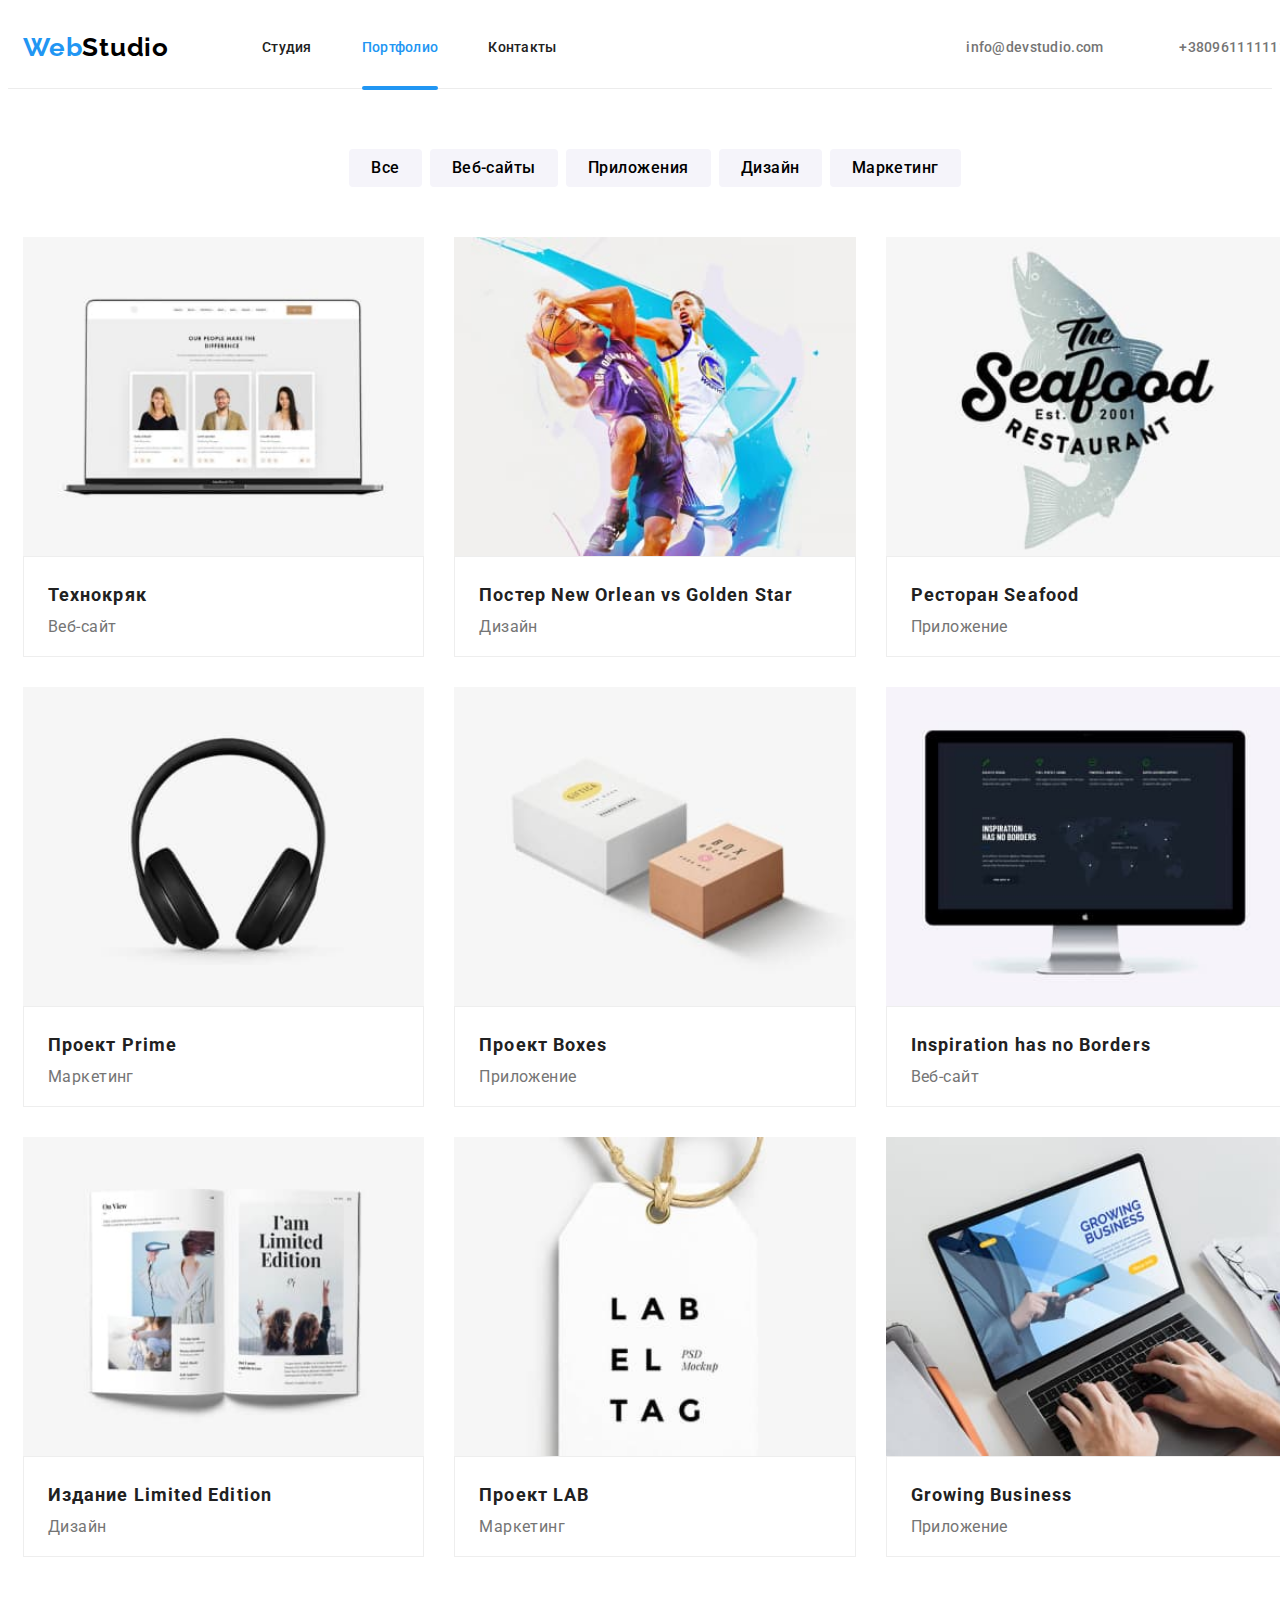
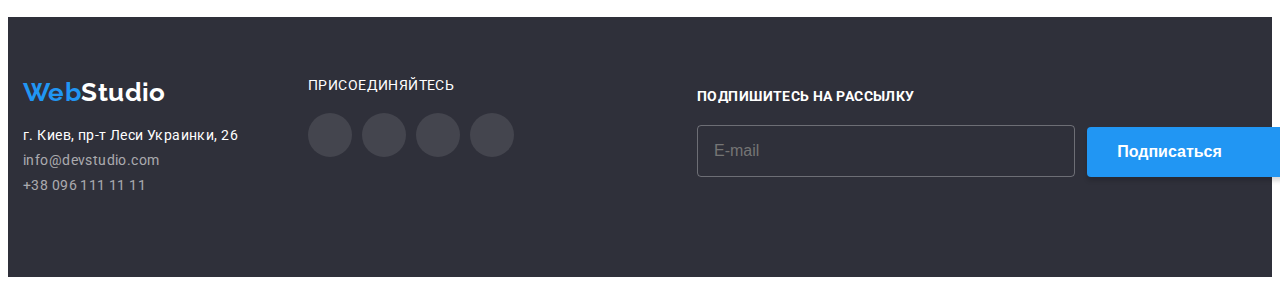
==== commit ab1dc118: "portfolio_photos" ====
--- a/portfolio.html
+++ b/portfolio.html
@@ -124,8 +124,9 @@
                                     <source
                                         srcset="./img/projects/project_1/project_1_desktop_370.jpg 1x, ./img/projects/project_1/project_1_desktop_370@2x.jpg 2x"
                                         media="(min-width:1200px)">
-                                </picture>
-                                <img class="project-img" src="./img/img-1-min.jpg" alt="our people" width="370">
+                                        <img class="project-img" src="./img/img-1-min.jpg" alt="our people" width="370">
+                                </picture>
+                              
                                 <p class="project-text">
                                     Ресурс предлагает комплексные предложения с разным уровнем функционала и
                                     сервисов.
@@ -153,8 +154,9 @@
                                     <source
                                         srcset="./img/projects/project_2/project_2_desktop_370.jpg 1x, ./img/projects/project_2/project_2_desktop_370@2x.jpg 2x"
                                         media="(min-width:1200px)">
-                                </picture>
-                                <img class="project-img" src="./img/img-2-min.jpg" alt="mans with ball" width="370">
+                                        <img class="project-img" src="./img/img-2-min.jpg" alt="mans with ball" width="370">
+                                </picture>
+                              
                                 <p class="project-text">
                                     Ресурс предлагает комплексные предложения с разным уровнем функционала и сервисов.
                                     Все это позволит посетителю
@@ -181,8 +183,9 @@
                                     <source
                                         srcset="./img/projects/project_3/project_3_desktop_370.jpg 1x, ./img/projects/project_3/project_3_desktop_370@2x.jpg 2x"
                                         media="(min-width:1200px)">
-                                </picture>
-                                <img class="project-img" src="./img/img-3-min.jpg" alt="seafood" width="370">
+                                        <img class="project-img" src="./img/img-3-min.jpg" alt="seafood" width="370">
+                                </picture>
+                               
                                 <p class="project-text">
                                     Ресурс предлагает комплексные предложения с разным уровнем функционала и сервисов.
                                     Все это позволит посетителю
@@ -209,8 +212,9 @@
                                     <source
                                         srcset="./img/projects/project_4/project_4_desktop_370.jpg 1x, ./img/projects/project_4/project_4_desktop_370@2x.jpg 2x"
                                         media="(min-width:1200px)">
-                                </picture>
-                                <img class="project-img" src="./img/img-4-min.jpg" alt="headphones" width="370">
+                                        <img class="project-img" src="./img/img-4-min.jpg" alt="headphones" width="370">
+                                </picture>
+                                
                                 <p class="project-text">
                                     Ресурс предлагает комплексные предложения с разным уровнем функционала и сервисов.
                                     Все это позволит посетителю
@@ -237,8 +241,9 @@
                                     <source
                                         srcset="./img/projects/project_5/project_5_desktop_370.jpg 1x, ./img/projects/project_5/project_5_desktop_370@2x.jpg 2x" 
                                         media="(min-width:1200px)">
-                                </picture>
-                                <img class="project-img" src=" ./img/img-5-min.jpg" alt="box" width="370">
+                                        <img class="project-img" src=" ./img/img-5-min.jpg" alt="box" width="370">
+                                </picture>
+                             
                                 <p class="project-text">
                                     Ресурс предлагает комплексные предложения с разным уровнем функционала и сервисов.
                                     Все это позволит посетителю
@@ -265,8 +270,9 @@
                                     <source
                                         srcset="./img/projects/project_6/project_6_desktop_370.jpg 1x, ./img/projects/project_6/project_6_desktop_370@2x.jpg 2x"
                                         media="(min-width:1200px)">
-                                </picture>
-                                <img class="project-img" src="./img/img-6-min.jpg" alt="monitor" width="370">
+                                        <img class="project-img" src="./img/img-6-min.jpg" alt="monitor" width="370">
+                                </picture>
+                               
                                 <p class="project-text">
                                     Ресурс предлагает комплексные предложения с разным уровнем функционала и сервисов.
                                     Все это позволит посетителю
@@ -293,8 +299,9 @@
                                     <source
                                         srcset="./img/projects/project_7/project_7_desktop_370.jpg 1x, ./img/projects/project_7/project_7_desktop_370@2x.jpg 2x"
                                         media="(min-width:1200px)">
-                                </picture>
-                                <img class="project-img" src="./img/img-7-min.jpg" alt="limited edition" width="370">
+                                        <img class="project-img" src="./img/img-7-min.jpg" alt="limited edition" width="370">
+                                </picture>
+                                
                                 <p class="project-text">
                                     Ресурс предлагает комплексные предложения с разным уровнем функционала и сервисов.
                                     Все это позволит посетителю
@@ -321,8 +328,9 @@
                                     <source
                                         srcset="./img/projects/project_8/project_8_desktop_370.jpg 1x, ./img/projects/project_8/project_8_desktop_370@2x.jpg 2x"
                                         media="(min-width:1200px)">
-                                </picture>
-                                <img class="project-img" src="./img/img-8-min.jpg" alt="label tag" width="370">
+                                        <img class="project-img" src="./img/img-8-min.jpg" alt="label tag" width="370">
+                                </picture>
+                             
                                 <p class="project-text">
                                     Ресурс предлагает комплексные предложения с разным уровнем функционала и сервисов.
                                     Все это позволит посетителю
@@ -349,8 +357,9 @@
                                     <source
                                         srcset="./img/projects/project_9/project_9_desktop_370.jpg 1x, ./img/projects/project_9/project_9_desktop_370@2x.jpg 2x"
                                         media="(min-width:1200px)">
-                                </picture>
-                                <img class="project-img" src="./img/img-9-min.jpg" alt="growing business" width="370">
+                                        <img class="project-img" src="./img/img-9-min.jpg" alt="growing business" width="370">
+                                </picture>
+                                
                                 <p class="project-text">
                                     Ресурс предлагает комплексные предложения с разным уровнем функционала и сервисов.
                                     Все это позволит посетителю
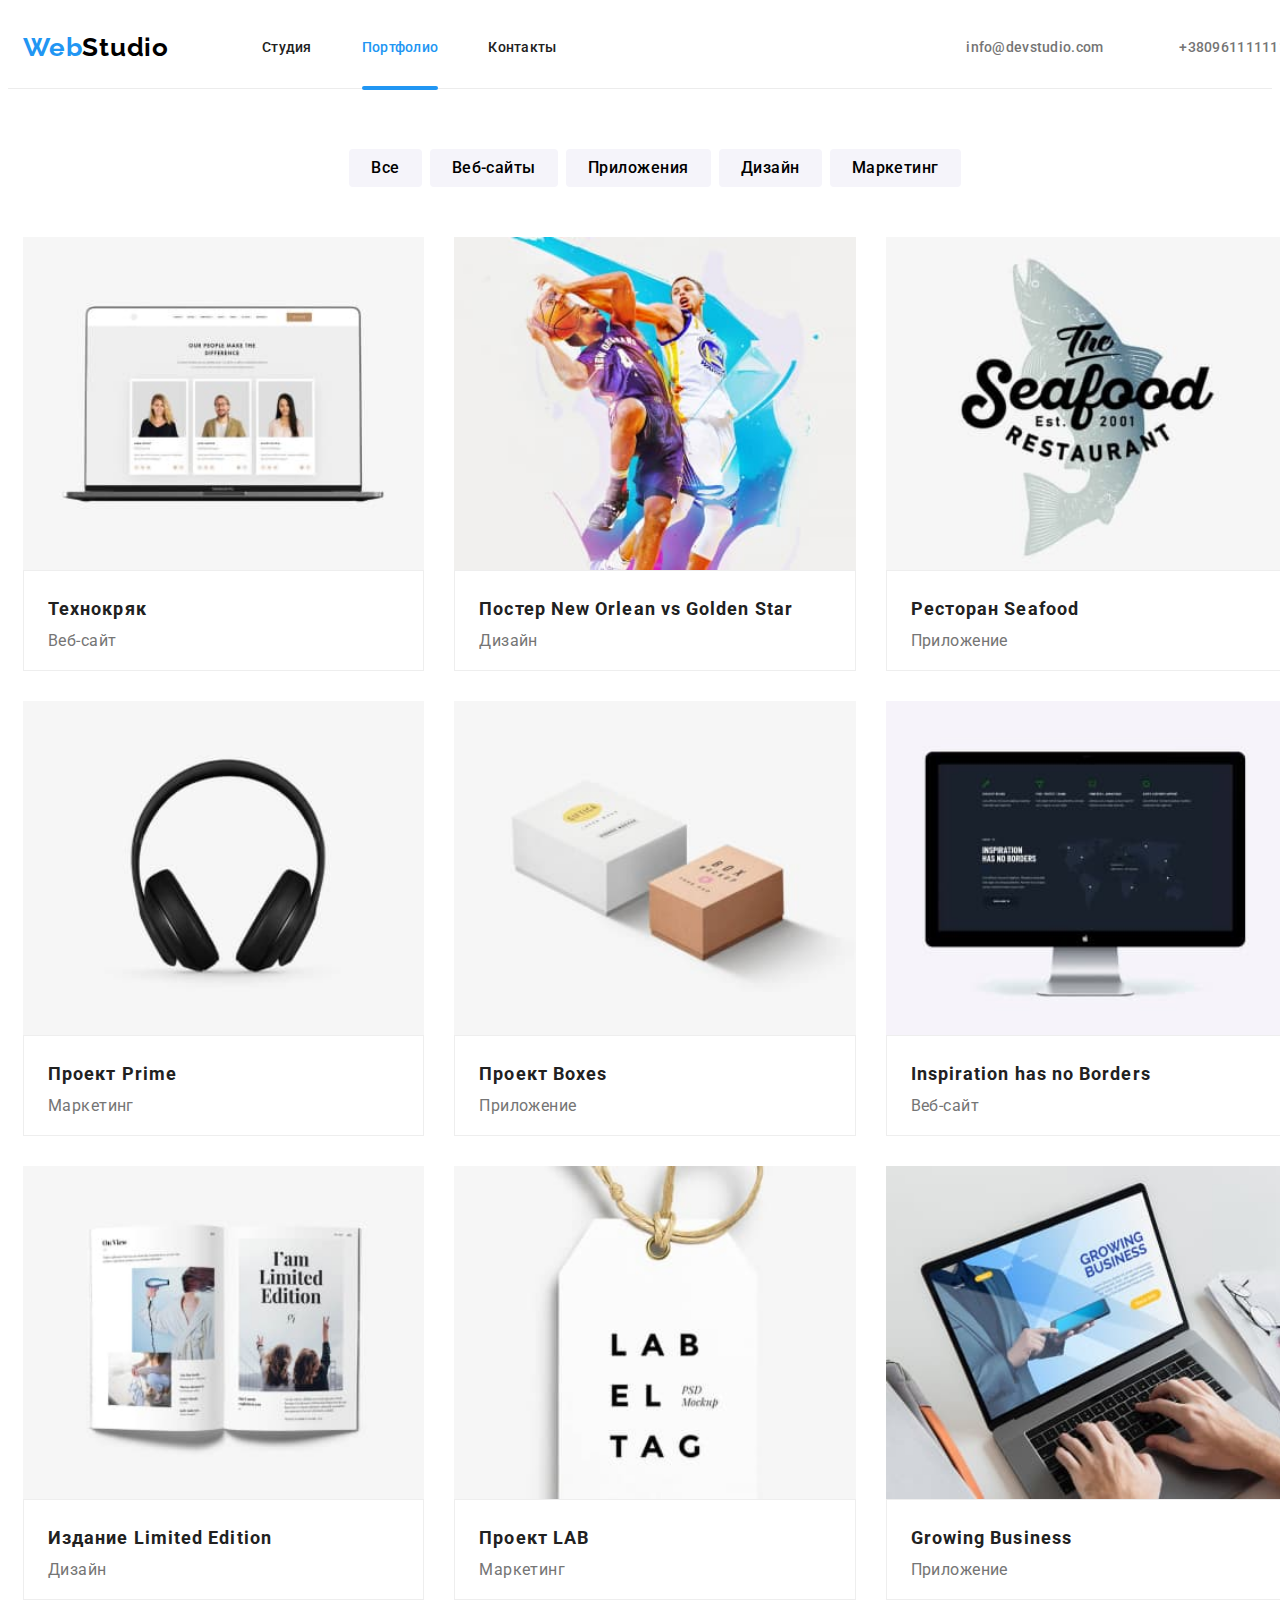
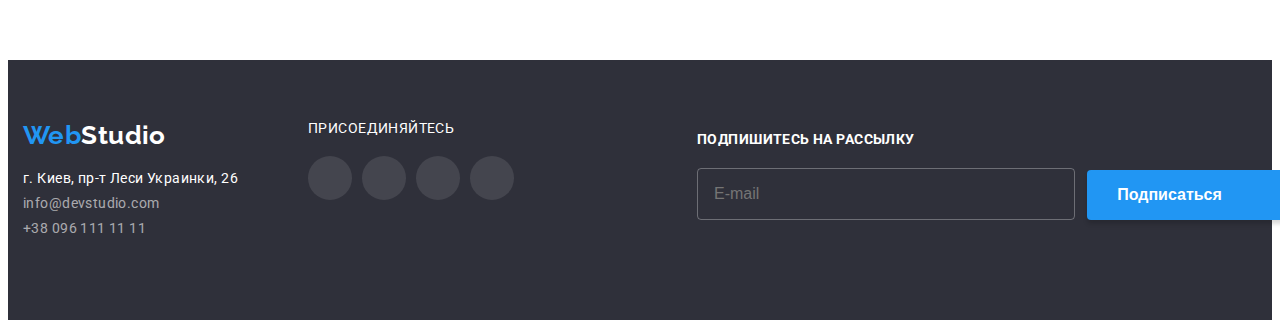
==== commit 31722190: "5" ====
--- a/portfolio.html
+++ b/portfolio.html
@@ -117,10 +117,10 @@
                                 <picture>
                                     <source
                                         srcset="./img/projects/project_1/project_1_mobile_450.jpg 1x, ./img/projects/project_1/project_1_mobile_450@2x.jpg 2x"
-                                        media="max-width:767px">
+                                        media="min-width:480px">
                                     <source
                                         srcset="./img/projects/project_1/project_1_tablet_354.jpg 1x, ./img/projects/project_1/project_1_tablet_354@2x.jpg 2x"
-                                        media="(max-width:1199px)">
+                                        media="(min-width:768px)">
                                     <source
                                         srcset="./img/projects/project_1/project_1_desktop_370.jpg 1x, ./img/projects/project_1/project_1_desktop_370@2x.jpg 2x"
                                         media="(min-width:1200px)">
@@ -147,10 +147,10 @@
                                 <picture>
                                     <source
                                         srcset="./img/projects/project_2/project_2_mobile_450.jpg 1x,img/projects/project_2/project_2_mobile_450@2x.jpg 2x"
-                                        media="max-width:767px">
+                                        media="min-width:480px">
                                     <source
                                         srcset="./img/projects/project_2/project_2_tablet_354.jpg 1x, ./img/projects/project_2/project_2_tablet_354@2x.jpg 2x"
-                                        media="(max-width:1199px)">
+                                        media="(min-width:768px)">
                                     <source
                                         srcset="./img/projects/project_2/project_2_desktop_370.jpg 1x, ./img/projects/project_2/project_2_desktop_370@2x.jpg 2x"
                                         media="(min-width:1200px)">
@@ -176,10 +176,10 @@
                                 <picture>
                                     <source
                                         srcset="./img/projects/project_3/project_3_mobile_450.jpg 1x, ./img/projects/project_3/project_3_mobile_450@2x.jpg 2x"
-                                        media="max-width:767px">
+                                        media="min-width:480px">
                                     <source
                                         srcset="./img/projects/project_3/project_3_tablet_354.jpg 1x, ./img/projects/project_3/project_3_tablet_354@2x.jpg 2x"
-                                        media="(max-width:1199px)">
+                                        media="(min-width:768px)">
                                     <source
                                         srcset="./img/projects/project_3/project_3_desktop_370.jpg 1x, ./img/projects/project_3/project_3_desktop_370@2x.jpg 2x"
                                         media="(min-width:1200px)">
@@ -205,10 +205,10 @@
                                 <picture>
                                     <source
                                         srcset="./img/projects/project_4/project_4_mobile_450.jpg 1x, ./img/projects/project_4/project_4_mobile_450@2x.jpg 2x"
-                                        media="max-width:767px">
+                                        media="min-width:480px">
                                     <source
                                         srcset="./img/projects/project_4/project_4_tablet_354.jpg 1x, img/projects/project_4/project_4_tablet_354@2x.jpg 2x"
-                                        media="(max-width:1199px)">
+                                        media="(min-width:768px)">
                                     <source
                                         srcset="./img/projects/project_4/project_4_desktop_370.jpg 1x, ./img/projects/project_4/project_4_desktop_370@2x.jpg 2x"
                                         media="(min-width:1200px)">
@@ -234,10 +234,10 @@
                                 <picture>
                                     <source
                                         srcset="./img/projects/project_5/project_5_mobile_450.jpg 1x, ./img/projects/project_5/project_5_mobile_450@2x.jpg 2x"
-                                        media="max-width:767px">
+                                        media="min-width:480px">
                                     <source
                                         srcset="./img/projects/project_5/project_5_tablet_354.jpg 1x, ./img/projects/project_5/project_5_tablet_354@2x.jpg 2x"
-                                        media="(max-width:1199px)">
+                                        media="(min-width:768px)">
                                     <source
                                         srcset="./img/projects/project_5/project_5_desktop_370.jpg 1x, ./img/projects/project_5/project_5_desktop_370@2x.jpg 2x" 
                                         media="(min-width:1200px)">
@@ -263,10 +263,10 @@
                                 <picture>
                                     <source
                                         srcset="./img/projects/project_6/project_6_mobile_450.jpg 1x, ./img/projects/project_6/project_6_mobile_450@2x.jpg 2x"
-                                        media="max-width:767px">
+                                        media="min-width:480px">
                                     <source
                                         srcset="./img/projects/project_6/project_6_tablet_354.jpg 1x, ./img/projects/project_6/project_6_tablet_354@2x.jpg 2x"
-                                        media="(max-width:1199px)">
+                                        media="(min-width:768px)">
                                     <source
                                         srcset="./img/projects/project_6/project_6_desktop_370.jpg 1x, ./img/projects/project_6/project_6_desktop_370@2x.jpg 2x"
                                         media="(min-width:1200px)">
@@ -292,10 +292,10 @@
                                 <picture>
                                     <source
                                         srcset="./img/projects/project_7/project_7_mobile_450.jpg 1x, ./img/projects/project_7/project_7_mobile_450@2x.jpg 2x"
-                                        media="max-width:767px">
+                                        media="min-width:480px">
                                     <source
                                         srcset="./img/projects/project_7/project_7_tablet_354.jpg 1x, img/projects/project_7/project_7_tablet_354@2x.jpg 2x"
-                                        media="(max-width:1199px)">
+                                        media="(min-width:768px)">
                                     <source
                                         srcset="./img/projects/project_7/project_7_desktop_370.jpg 1x, ./img/projects/project_7/project_7_desktop_370@2x.jpg 2x"
                                         media="(min-width:1200px)">
@@ -321,10 +321,10 @@
                                 <picture>
                                     <source
                                         srcset="./img/projects/project_8/project_8_mobile_450.jpg 1x, ./img/projects/project_8/project_8_mobile_450@2x.jpg 2x"
-                                        media="max-width:767px">
+                                        media="min-width:480px">
                                     <source
                                         srcset="./img/projects/project_8/project_8_tablet_354.jpg 1x, ./img/projects/project_8/project_8_tablet_354@2x.jpg 2x"
-                                        media="(max-width:1199px)">
+                                        media="(min-width:768px)">
                                     <source
                                         srcset="./img/projects/project_8/project_8_desktop_370.jpg 1x, ./img/projects/project_8/project_8_desktop_370@2x.jpg 2x"
                                         media="(min-width:1200px)">
@@ -350,10 +350,10 @@
                                 <picture>
                                     <source
                                         srcset="./img/projects/project_9/project_9_mobile_450.jpg 1x, ./img/projects/project_9/project_9_mobile_450@2x.jpg 2x"
-                                        media="max-width:767px">
+                                        media="min-width:480px">
                                     <source
                                         srcset="./img/projects/project_9/project_9_tablet_354.jpg 1x, ./img/projects/project_9/project_9_tablet_354@2x.jpg 2x"
-                                        media="(max-width:1199px)">
+                                        media="(min-width:768px)">
                                     <source
                                         srcset="./img/projects/project_9/project_9_desktop_370.jpg 1x, ./img/projects/project_9/project_9_desktop_370@2x.jpg 2x"
                                         media="(min-width:1200px)">
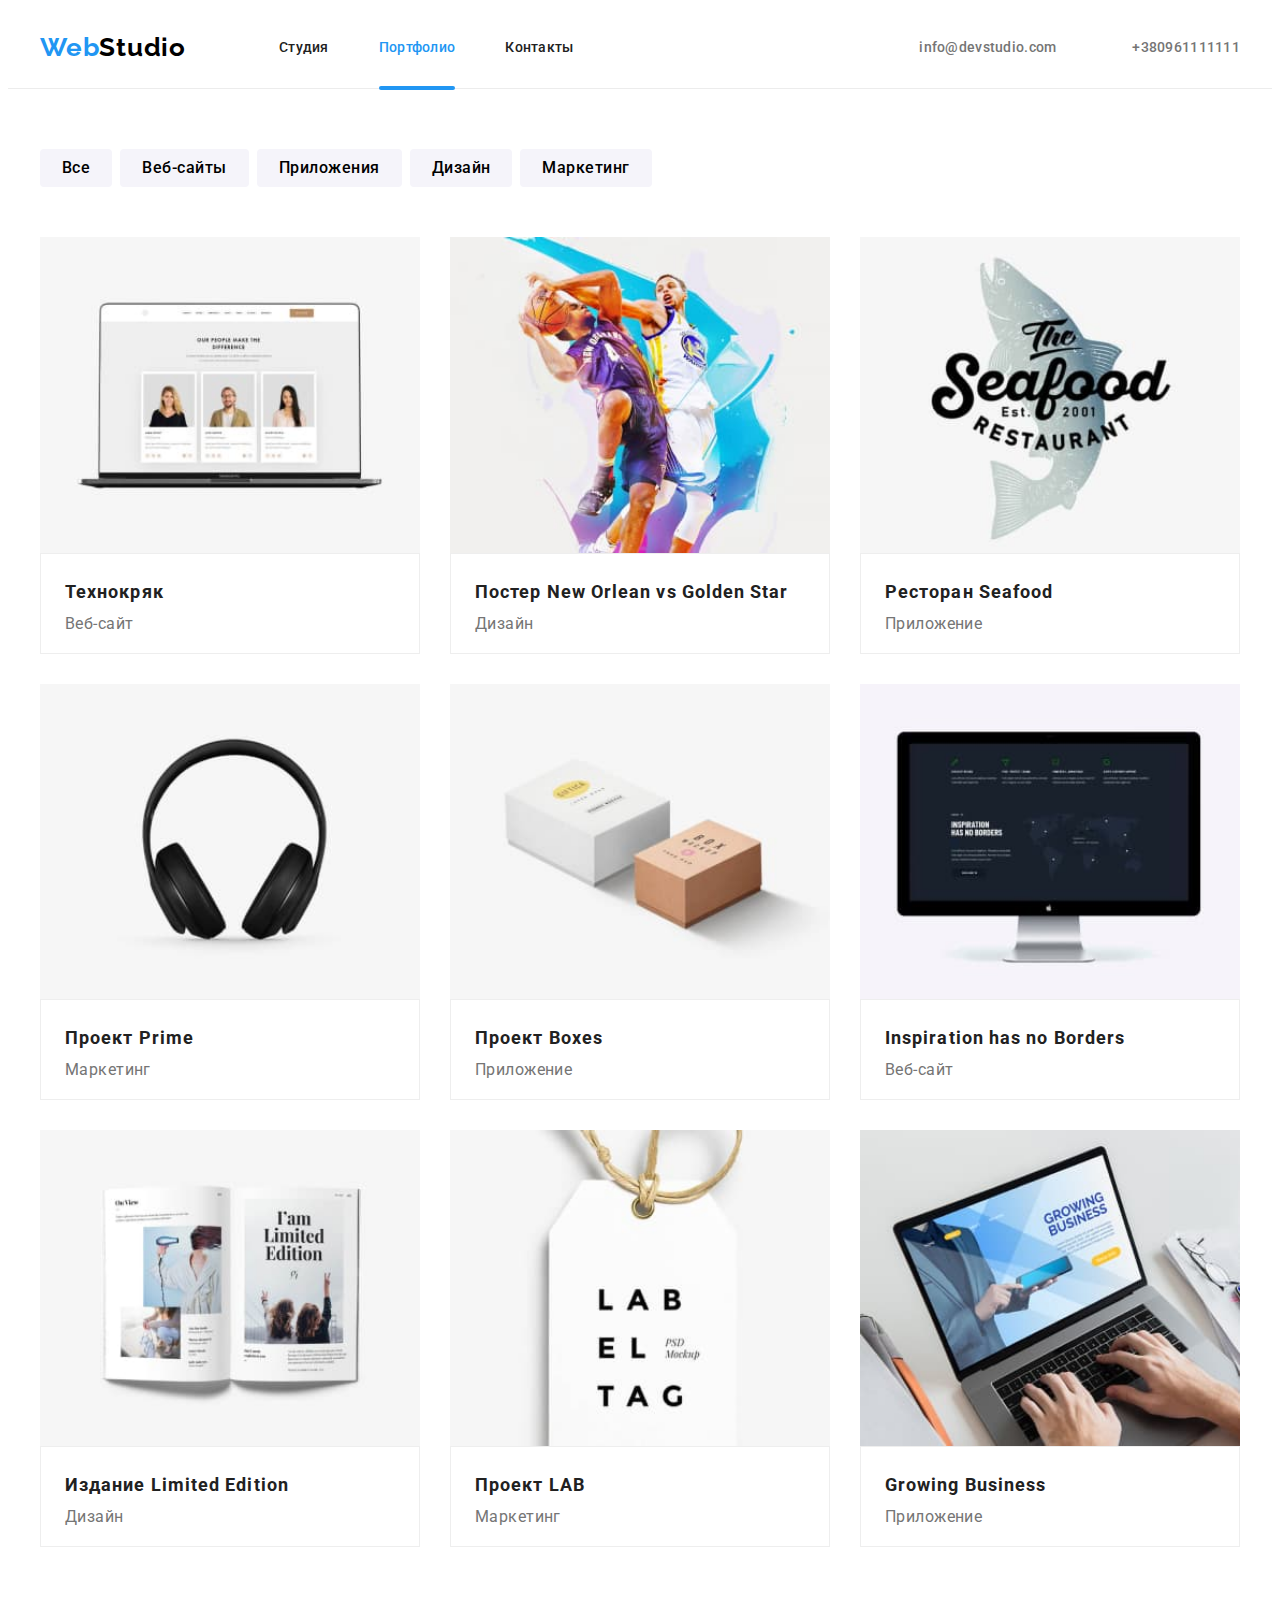
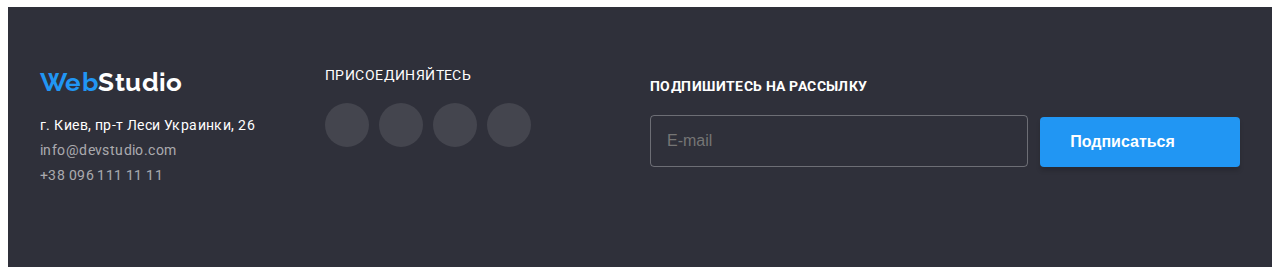
==== commit c1f91ffd: "portfolio" ====
--- a/portfolio.html
+++ b/portfolio.html
@@ -21,40 +21,39 @@
 <body>
 
     <!-- header -->
-    <header class="header">
-        <div class="container header-container">
-            <nav class="header-nav">
-                <a href="./index.html" class="logo">Web<span class="logo-header">Studio</span> </a>
-                <button type="button" class="menu-open__btn" data-menu-open>
-                    <svg class="open-menu__icon" width="24" height="16">
-                        <use href="./img/open-close.svg#icon-menu_24px"></use>
-                    </svg>
-                </button>
-                <div class="header-menu">
-                    <ul class="header-list list">
-                        <li class="header-item"><a href="./index.html" class="header-link link">Студия</a></li>
-                        <li class="header-item"><a href="./portfolio.html"
-                                class="header-link link current">Портфолио</a></li>
-                        <li class="header-item"><a href="" class="header-link link">Контакты</a></li>
-                    </ul>
-            </nav>
-            <ul class="adress-list list">
-                <li class="adress-mail">
-                    <a href="mailto:info@devstudio.com" class="header-contacts">
-                        <svg class="mailto">
-                            <use href="./img/contatcs.svg#icon-envelope"></use>
-                        </svg> info@devstudio.com
-                    </a>
-                </li>
-                <li class="adress-contacts">
-                    <a href="tel:380961111111" class="header-contacts">
-                        <svg class="telto">
-                            <use href="./img/contatcs.svg#icon-Vector-1"></use>
-                        </svg>+380961111111
-                    </a>
-                </li>
-            </ul>
-        </div>
+<header class="header">
+    <div class="container header-container">
+        <a href="./index.html" class="logo">Web<span class="logo-header">Studio</span> </a>
+        <nav class="header-nav">
+            <div class="header-menu">
+                <ul class="header-list list">
+                    <li class="header-item"><a href="./index.html" class="header-link link">Студия</a></li>
+                    <li class="header-item"><a href="./portfolio.html" class="header-link link current">Портфолио</a></li>
+                    <li class="header-item"><a href="" class="header-link link">Контакты</a></li>
+                </ul>
+        </nav>
+        <ul class="adress-list list">
+            <li class="adress-mail">
+                <a href="mailto:info@devstudio.com" class="header-contacts">
+                    <svg class="mailto">
+                        <use href="./img/contatcs.svg#icon-envelope"></use>
+                    </svg> info@devstudio.com
+                </a>
+            </li>
+            <li class="adress-contacts">
+                <a href="tel:380961111111" class="header-contacts">
+                    <svg class="telto">
+                        <use href="./img/contatcs.svg#icon-Vector-1"></use>
+                    </svg>+380961111111
+                </a>
+            </li>
+        </ul>
+        <button type="button" class="menu-open__btn" data-menu-open>
+            <svg class="open-menu__icon" width="24" height="16">
+                <use href="./img/open-close.svg#icon-menu_24px"></use>
+            </svg>
+        </button>
+    </div>
 
         <div class="mob-menu is-hidden" data-menu>
             <div class="mob-menu__wrap">
--- a/css/main.min.css
+++ b/css/main.min.css
@@ -1 +1 @@
-.submit-btn,.footer-social-link,.check-box,.check-text,.modal-close,.clients-link,.team-social-link,.work-img-title,.section-pic_item,.menu-close__btn,.header-mail,.adress-contacts,.adress-mail,.header-nav{display:-webkit-box;display:-ms-flexbox;display:flex;-webkit-box-align:center;-ms-flex-align:center;align-items:center}:root{--secondary-text-color: #757575;--primary-text-color: #212121;--primary-black-color: #000000;--accent-text-color: #2196F3;--primary-whyte-color: #ffffff;--secondary-background-color: #F5F4FA;--address-footer-color: rgba(255, 255, 255, 0.6);--footer-background-color: #2F303A;--second-accent-text-color: #2191F3;--social-icon-color: #AFB1B8;--button-hover-color: #188ce8;--effects-option: 250ms cubic-bezier(0.4, 0, 0.2, 1)}.visually-hidden{position:absolute;width:1px;height:1px;margin:1px;border:0;padding:0;white-space:nowrap;-webkit-clip-path:inset(100%);clip-path:inset(100%);clip:rect(0 0 0 0);overflow:hidden}.section{padding-top:60px;padding-bottom:60px}.container{width:100%;padding:0 15px;margin:0 auto}@media screen and (min-widht: 480px){.container{width:480px}.container .hero-container{padding:0 60px}}@media screen and (min-widht: 768px){.container{width:768px}}@media screen and (min-widht: 1200px){.container{width:1200px}}.hero .button{font-family:inherit;font-size:16px;font-weight:700;line-height:1.87;letter-spacing:.06em;color:#fff;background-color:#2196f3;cursor:pointer;border:none;padding:10px 32px;-webkit-box-shadow:0px 4px 4px rgba(0,0,0,.15);box-shadow:0px 4px 4px rgba(0,0,0,.15);border-radius:4px;-webkit-transition:color 250ms cubic-bezier(0.4, 0, 0.2, 1),background-color 250ms cubic-bezier(0.4, 0, 0.2, 1);transition:color 250ms cubic-bezier(0.4, 0, 0.2, 1),background-color 250ms cubic-bezier(0.4, 0, 0.2, 1)}.hero .button:hover,.hero .button:focus{background-color:#188ce8}.main-btn{display:-webkit-box;display:-ms-flexbox;display:flex;-ms-flex-wrap:wrap;flex-wrap:wrap;-webkit-box-pack:center;-ms-flex-pack:center;justify-content:center;margin-top:-15px;margin-bottom:30px;margin-left:-8px}@media screen and (min-widht: 768px){.main-btn{margin-bottom:30px;-webkit-box-pack:center;-ms-flex-pack:center;justify-content:center}}@media screen and (min-widht: 1200px){.main-btn{margin-bottom:50px}}.btn{cursor:pointer;border:none;-webkit-box-align:center;-ms-flex-align:center;align-items:center;color:#212121;margin-left:8px;margin-top:15px}.portfolio-btn{font-family:inherit;font-size:16px;font-weight:500;line-height:1.62;letter-spacing:.03em;text-align:center;border-radius:4px;padding:6px 22px;cursor:pointer;border:none;background-color:#f5f4fa;-webkit-transition:color 250ms cubic-bezier(0.4, 0, 0.2, 1),background-color 250ms cubic-bezier(0.4, 0, 0.2, 1),-webkit-box-shadow 250ms cubic-bezier(0.4, 0, 0.2, 1);transition:color 250ms cubic-bezier(0.4, 0, 0.2, 1),background-color 250ms cubic-bezier(0.4, 0, 0.2, 1),-webkit-box-shadow 250ms cubic-bezier(0.4, 0, 0.2, 1);transition:color 250ms cubic-bezier(0.4, 0, 0.2, 1),box-shadow 250ms cubic-bezier(0.4, 0, 0.2, 1),background-color 250ms cubic-bezier(0.4, 0, 0.2, 1);transition:color 250ms cubic-bezier(0.4, 0, 0.2, 1),box-shadow 250ms cubic-bezier(0.4, 0, 0.2, 1),background-color 250ms cubic-bezier(0.4, 0, 0.2, 1),-webkit-box-shadow 250ms cubic-bezier(0.4, 0, 0.2, 1)}.portfolio-btn:hover,.portfolio-btn:focus,.portfolio-btn:active{color:#fff;background-color:#2196f3;-webkit-box-shadow:0px 3px 1px rgba(0,0,0,.1),0px 1px 2px rgba(0,0,0,.08),0px 2px 2px rgba(0,0,0,.12);box-shadow:0px 3px 1px rgba(0,0,0,.1),0px 1px 2px rgba(0,0,0,.08),0px 2px 2px rgba(0,0,0,.12)}.top-text{font-size:36px;font-weight:700;line-height:1.16;letter-spacing:.03em;text-align:center;color:#212121}.logo{color:#2196f3;text-decoration:none;font-family:"Raleway";font-size:26px;font-weight:700;line-height:1.2;letter-spacing:.03em;display:block}@media screen and (min-width: 768px){.logo{padding-top:24px;padding-bottom:25px;margin-right:93px}}.logo-header{color:#000;text-decoration:none}.header{border-bottom:1px solid #ececec}.header-nav{width:100%}@media screen and (max-width: 767px){.header-nav{padding:10px 0 10px}}.adress-list{display:-webkit-box;display:-ms-flexbox;display:flex;margin-left:auto}@media screen and (max-width: 768px){.adress-list{display:none}}@media screen and (max-width: 1199px){.adress-list{padding:0;-webkit-box-orient:vertical;-webkit-box-direction:normal;-ms-flex-direction:column;flex-direction:column}}@media screen and (max-width: 1200px){.adress-mail{margin-bottom:10px}}.adress-contacts:not(:last-child){margin-left:50px}.header-container{display:-webkit-box;display:-ms-flexbox;display:flex;-webkit-box-align:center;-ms-flex-align:center;align-items:center}.header-list{display:-webkit-box;display:-ms-flexbox;display:flex;-webkit-box-align:center;-ms-flex-align:center;align-items:center}@media screen and (max-width: 768px){.header-menu{display:none}}.header-link{display:block;padding-top:32px;padding-bottom:32px;color:#212121;font-size:14px;font-weight:500;line-height:1.14;letter-spacing:.02em;position:relative;-webkit-transition:color 250ms cubic-bezier(0.4, 0, 0.2, 1);transition:color 250ms cubic-bezier(0.4, 0, 0.2, 1)}.header-link:hover,.header-link:focus{color:#2196f3}.header-link.current::after{content:"";width:100%;height:4px;background-color:#2196f3;border-radius:2px;position:absolute;left:0;bottom:-2px}.header-link.current{color:#2196f3}.header-item:not(:last-child),.mailtel:not(:last-child){margin-right:50px}.header-mail{color:#757575;text-decoration:none;font-size:14px;font-weight:500;line-height:1.14;letter-spacing:.02em;padding-top:30px;padding-bottom:30px}.header-contacts{display:-webkit-box;display:-ms-flexbox;display:flex;-webkit-box-align:center;-ms-flex-align:center;align-items:center;color:#757575;text-decoration:none;font-size:14px;font-weight:500;line-height:1.14;letter-spacing:.02em;padding-top:30px;padding-bottom:30px;margin-left:50px;-webkit-transition:color 250ms cubic-bezier(0.4, 0, 0.2, 1);transition:color 250ms cubic-bezier(0.4, 0, 0.2, 1)}.header-contacts:hover,.header-contacts:focus{color:#2196f3}@media screen and (max-width: 1199px){.header-contacts{padding:0}}.mailto,.telto{width:16px;height:16px;display:inline-block;vertical-align:middle;fill:currentColor;margin-right:10px}.mob-menu{position:fixed;z-index:5;inset:0;padding:48px 40px;background-color:#fff;-webkit-transition:250ms cubic-bezier(0.4, 0, 0.2, 1);transition:250ms cubic-bezier(0.4, 0, 0.2, 1)}.mob-menu.is-hidden{-webkit-transform:translateX(100%);transform:translateX(100%)}.mob-menu__wrap{display:-webkit-box;display:-ms-flexbox;display:flex;-webkit-box-orient:vertical;-webkit-box-direction:normal;-ms-flex-direction:column;flex-direction:column;-webkit-box-pack:justify;-ms-flex-pack:justify;justify-content:space-between;height:100%}.menu-open__btn{display:block;width:40px;height:40px;background-color:rgba(0,0,0,0);border:none;-webkit-transition:fill 250ms cubic-bezier(0.4, 0, 0.2, 1);transition:fill 250ms cubic-bezier(0.4, 0, 0.2, 1);margin-left:auto}.menu-open__btn:hover,.menu-open__btn:focus,.menu-open__btn:active{fill:#188ce8}@media screen and (min-width: 768px){.menu-open__btn{display:none}}.menu-close__btn{width:40px;height:40px;position:absolute;top:10px;right:15px;border:none;border-radius:50%;background-color:rgba(0,0,0,0);display:block;margin-left:auto;cursor:pointer;margin-bottom:-40px}.close-menu__icon{fill:#757575;-webkit-transition:250ms cubic-bezier(0.4, 0, 0.2, 1);transition:250ms cubic-bezier(0.4, 0, 0.2, 1)}.close-menu__icon:hover,.close-menu__icon:focus{fill:#2196f3}.open-menu__icon:hover,.open-menu__icon:focus{fill:#2196f3}.mob-menu__item:not(:last-child){margin-bottom:30px}.mob-menu__nav-link{font-size:40px;font-weight:500;letter-spacing:.02em;color:#212121}.mob-menu__nav-link:hover,.mob-menu__nav-link:focus,.mob-menu__nav-link:active,.mob-menu__nav-link_current{color:#2196f3;-webkit-transition:250ms cubic-bezier(0.4, 0, 0.2, 1);transition:250ms cubic-bezier(0.4, 0, 0.2, 1)}.mob-menu__item-link-current{color:#2196f3}.mob-menu__contacts-list{margin-bottom:64px}.mob-menu__contacts-item:not(:last-child){margin-bottom:32px}.mob-menu__contacts-mobile{font-size:34px;font-weight:500;letter-spacing:.02em;color:#2196f3}.mob-menu__contacts-mail{font-size:24px;font-weight:500;letter-spacing:.02em;color:#757575}.mob-menu__contacts-mail:hover,.mob-menu__contacts-mail:focus,.mob-menu__contacts-mail:active{color:#2196f3}.mob-menu__socials{display:-webkit-box;display:-ms-flexbox;display:flex;-ms-flex-wrap:wrap;flex-wrap:wrap;margin-left:-10px;margin-right:-10px}.social__item{padding-right:10px;margin-left:10px;margin-top:10px}.social__item:not(:last-child){border-right:1px solid rgba(33,33,33,.2)}.social__item:first-child{padding-left:0px}.mob-menu__social__link{font-size:18px;font-weight:500;line-height:1.22;letter-spacing:.02em;color:#2196f3}.hero{width:100%;background:var(--footer-background-color);padding-top:118px;padding-bottom:118px;margin-left:auto;margin-right:auto;text-align:center;background-repeat:no-repeat;background-position:center;background-size:cover;background-image:-webkit-gradient(linear, left top, left bottom, from(rgba(47, 48, 58, 0.4)), to(rgba(47, 48, 58, 0.4))),url(..//../img/Hero-img1x-mobile.jpg);background-image:linear-gradient(rgba(47, 48, 58, 0.4), rgba(47, 48, 58, 0.4)),url(..//../img/Hero-img1x-mobile.jpg)}@media(-webkit-min-device-pixel-ratio: 2),(min-resolution: 192dpi){.hero{background-image:-webkit-gradient(linear, left top, left bottom, from(rgba(47, 48, 58, 0.4)), to(rgba(47, 48, 58, 0.4))),url(..//../img/hero/Hero-img2x-mobile.jpg);background-image:linear-gradient(rgba(47, 48, 58, 0.4), rgba(47, 48, 58, 0.4)),url(..//../img/hero/Hero-img2x-mobile.jpg)}}@media screen and (-webkit-min-device-pixel-ratio: 2)and (min-width: 768px),screen and (min-resolution: 192dpi)and (min-width: 768px){.hero{background-image:-webkit-gradient(linear, left top, left bottom, from(rgba(47, 48, 58, 0.4)), to(rgba(47, 48, 58, 0.4))),url(..//../img/hero/Hero-img1x-tablet.jpg);background-image:linear-gradient(rgba(47, 48, 58, 0.4), rgba(47, 48, 58, 0.4)),url(..//../img/hero/Hero-img1x-tablet.jpg)}}@media screen and (min-width: 768px){.hero{background-image:-webkit-gradient(linear, left top, left bottom, from(rgba(47, 48, 58, 0.4)), to(rgba(47, 48, 58, 0.4))),url(..//../img/hero/Hero-img1x-tablet.jpg);background-image:linear-gradient(rgba(47, 48, 58, 0.4), rgba(47, 48, 58, 0.4)),url(..//../img/hero/Hero-img1x-tablet.jpg)}}@media screen and (min-width: 768px)and (min-device-pixel-ratio: 2),screen and (min-width: 768px)and (-webkit-min-device-pixel-ratio: 2),screen and (min-width: 768px)and (min-resolution: 192dpi),screen and (min-width: 768px)and (min-resolution: 2dppx){.hero{background-image:-webkit-gradient(linear, left top, left bottom, from(rgba(47, 48, 58, 0.4)), to(rgba(47, 48, 58, 0.4))),url(..//../img/hero/Hero-img2x-tablet.jpg);background-image:linear-gradient(rgba(47, 48, 58, 0.4), rgba(47, 48, 58, 0.4)),url(..//../img/hero/Hero-img2x-tablet.jpg)}}@media screen and (min-width: 1200px){.hero{min-height:600px;padding-bottom:200px;padding-top:200px;background-image:-webkit-gradient(linear, left top, left bottom, from(rgba(47, 48, 58, 0.4)), to(rgba(47, 48, 58, 0.4))),url(..//../img/hero/Hero-Img1x-desk.jpg);background-image:linear-gradient(rgba(47, 48, 58, 0.4), rgba(47, 48, 58, 0.4)),url(..//../img/hero/Hero-Img1x-desk.jpg)}}@media screen and (min-width: 1200px)and (min-device-pixel-ratio: 2),screen and (min-width: 1200px)and (-webkit-min-device-pixel-ratio: 2),screen and (min-width: 1200px)and (min-resolution: 192dpi),screen and (min-width: 1200px)and (min-resolution: 2dppx){.hero{background-image:-webkit-gradient(linear, left top, left bottom, from(rgba(47, 48, 58, 0.4)), to(rgba(47, 48, 58, 0.4))),url(..//../img/hero/Hero-Img2x-desk.jpg);background-image:linear-gradient(rgba(47, 48, 58, 0.4), rgba(47, 48, 58, 0.4)),url(..//../img/hero/Hero-Img2x-desk.jpg)}}.hero .hero-title{text-align:center;margin-left:auto;margin-right:auto;margin-bottom:30px;max-width:360px;text-transform:uppercase;font-size:26px;font-weight:900;line-height:1.62;letter-spacing:.06em;color:#fff}@media screen and (min-width: 1200px){.hero .hero-title{max-width:696px;font-size:44px;line-height:1.36}}@media screen and (min-width: 768px){.main-section{display:-webkit-box;display:-ms-flexbox;display:flex;-ms-flex-wrap:wrap;flex-wrap:wrap;margin-bottom:-30px;-webkit-box-pack:justify;-ms-flex-pack:justify;justify-content:space-between}}@media screen and (max-width: 767px){.main-about{width:100%;margin-bottom:30px}}@media screen and (min-width: 768px){.main-about{width:calc((100% - 30px)/2);margin-bottom:30px}}@media screen and (min-width: 1200px){.main-about{width:calc((100% - 90px)/4)}}.main-about .main-about+.main-about{margin-top:30px}@media screen and (min-width: 768px){.main-about .main-about+.main-about{margin-top:0}}.main-section-item{display:-webkit-box;display:-ms-flexbox;display:flex;-webkit-box-align:center;-ms-flex-align:center;align-items:center;-webkit-box-pack:center;-ms-flex-pack:center;justify-content:center;height:120px;width:100%;background-color:#f5f4fa;border-radius:4px}.main-title{text-transform:uppercase;text-align:center;margin-top:30px;font-weight:700;font-size:14px;color:#212121}@media screen and (min-width: 768px){.main-title{text-align:left}}.main-text{margin-top:10px;text-align:left;font-size:14px;font-weight:400;line-height:1.71;color:#757575}.about-deal{display:none;padding-top:0px}@media screen and (min-width: 1200px){.about-deal{display:-webkit-box;display:-ms-flexbox;display:flex}}.section-pic{display:-webkit-box;display:-ms-flexbox;display:flex;-ms-flex-wrap:wrap;flex-wrap:wrap;-webkit-box-pack:center;-ms-flex-pack:center;justify-content:center;margin-top:50px}.section-pic_item{-ms-flex-preferred-size:calc(33.3333333333% - 30px);flex-basis:calc(33.3333333333% - 30px);position:relative}.section-pic_item:not(:last-child){margin-right:30px}.section-item.centered,.team-item.centered{text-align:center}.section-item{font-size:36px;font-weight:700;line-height:1.17;letter-spacing:.03em;color:#000}.work-img-title{-webkit-box-pack:center;-ms-flex-pack:center;justify-content:center;position:absolute;font-weight:700;letter-spacing:.03em;text-align:center;text-transform:uppercase;color:#fff;bottom:0;background-color:rgba(47,48,58,.8);width:100%;height:70px}.our-team{background:#f5f4fa}.team-text{padding-top:30px;padding-bottom:30px;background-color:#fff;-webkit-box-shadow:0px 1px 3px rgba(0,0,0,.12),0px 1px 1px rgba(0,0,0,.14),0px 2px 1px rgba(0,0,0,.2);box-shadow:0px 1px 3px rgba(0,0,0,.12),0px 1px 1px rgba(0,0,0,.14),0px 2px 1px rgba(0,0,0,.2);border-radius:0px 0px 4px 4px}.team-head{width:100%}@media screen and (min-width: 768px){.team-pic{display:-webkit-box;display:-ms-flexbox;display:flex;-ms-flex-wrap:wrap;flex-wrap:wrap}}@media screen and (min-width: 1200px){.team-pic{-ms-flex-wrap:nowrap;flex-wrap:nowrap}}.team-image{margin-bottom:30px;-webkit-box-shadow:0px 1px 3px rgba(0,0,0,.12),0px 1px 1px rgba(0,0,0,.14),0px 2px 1px rgba(0,0,0,.2);box-shadow:0px 1px 3px rgba(0,0,0,.12),0px 1px 1px rgba(0,0,0,.14),0px 2px 1px rgba(0,0,0,.2);border-radius:0px 0px 4px 4px}@media screen and (min-width: 768px){.team-image{-ms-flex-preferred-size:calc(50% - 30px);flex-basis:calc(50% - 30px);margin-right:30px}}@media screen and (min-width: 1200px){.team-image{margin-top:0px;-ms-flex-preferred-size:calc(25% - 30px);flex-basis:calc(25% - 30px)}}.team-name{font-size:16px;font-weight:500;line-height:1.18;letter-spacing:.03em;text-align:center;color:#212121;margin-bottom:10px}.pic-text{text-align:center;font-size:16px;line-height:1.19;letter-spacing:.03em;color:#757575;margin-bottom:16px}.team-item{font-size:36px;font-weight:700;line-height:1.17;letter-spacing:.03em;margin-bottom:50px;color:#000}.team-social-list{display:-webkit-box;display:-ms-flexbox;display:flex;-webkit-box-pack:center;-ms-flex-pack:center;justify-content:center}.team-social-list:not(:last-child){margin-right:10px}.team-social-item{width:44px;height:44px}.team-social-item+.team-social-item{margin-left:10px}.team-social-link{width:100%;height:100%;border-radius:50%;-webkit-box-pack:center;-ms-flex-pack:center;justify-content:center;color:#afb1b8;-webkit-transition:color 250ms cubic-bezier(0.4, 0, 0.2, 1),background-color 250ms cubic-bezier(0.4, 0, 0.2, 1);transition:color 250ms cubic-bezier(0.4, 0, 0.2, 1),background-color 250ms cubic-bezier(0.4, 0, 0.2, 1)}.team-social-link:hover,.team-social-link:focus{background-color:#2196f3;color:#fff}.team-social-icon{fill:currentColor}.clients-list{display:-webkit-box;display:-ms-flexbox;display:flex;-ms-flex-wrap:wrap;flex-wrap:wrap;-webkit-box-pack:justify;-ms-flex-pack:justify;justify-content:space-between;margin-top:30px;margin-bottom:-30px}@media screen and (min-width: 1200px){.clients-list{margin-top:50px;margin-bottom:0}}.clients-list__item{width:calc((100% - 30px)/2);margin-bottom:30px}@media screen and (min-width: 768px){.clients-list__item{width:calc((100% - 60px)/3)}}@media screen and (min-width: 1200px){.clients-list__item{width:calc((100% - 150px)/6);margin-bottom:0}}.clients-link{width:100%;height:92px;-webkit-box-pack:center;-ms-flex-pack:center;justify-content:center;color:#afb1b8;border:1px solid #afb1b8;border-radius:4px;-webkit-transition:color 250ms cubic-bezier(0.4, 0, 0.2, 1),background-color 250ms cubic-bezier(0.4, 0, 0.2, 1);transition:color 250ms cubic-bezier(0.4, 0, 0.2, 1),background-color 250ms cubic-bezier(0.4, 0, 0.2, 1)}.clients-link:hover,.clients-link:focus{color:#2196f3;border-color:#2196f3}.clients-icon{fill:currentColor}.project-list{display:block;margin-top:40px;margin-bottom:-30px}@media screen and (min-width: 768px){.project-list{display:-webkit-box;display:-ms-flexbox;display:flex;-webkit-box-pack:justify;-ms-flex-pack:justify;justify-content:space-between;-ms-flex-wrap:wrap;flex-wrap:wrap}}@media screen and (min-width: 1200px){.project-list{margin-top:50px}}.project-list__item{margin-bottom:30px}@media screen and (min-width: 768px){.project-list__item{width:calc((100% - 30px)/2)}}@media screen and (min-width: 1200px){.project-list__item{width:calc((100% - 60px)/3)}}.project-list__link{display:-webkit-box;display:-ms-flexbox;display:flex;-webkit-box-orient:vertical;-webkit-box-direction:normal;-ms-flex-direction:column;flex-direction:column;height:100%;text-decoration:none;-webkit-transition:-webkit-box-shadow 250ms cubic-bezier(0.4, 0, 0.2, 1);transition:-webkit-box-shadow 250ms cubic-bezier(0.4, 0, 0.2, 1);transition:box-shadow 250ms cubic-bezier(0.4, 0, 0.2, 1);transition:box-shadow 250ms cubic-bezier(0.4, 0, 0.2, 1), -webkit-box-shadow 250ms cubic-bezier(0.4, 0, 0.2, 1)}.project-list__link:hover,.project-list__link:focus,.project-list__link:active{-webkit-box-shadow:0px 1px 1px rgba(0,0,0,.12),0px 4px 4px rgba(0,0,0,.06),1px 4px 6px rgba(0,0,0,.16);box-shadow:0px 1px 1px rgba(0,0,0,.12),0px 4px 4px rgba(0,0,0,.06),1px 4px 6px rgba(0,0,0,.16)}.project-list__link:hover .project-text,.project-list__link:focus .project-text,.project-list__link:active{-webkit-transform:translateY(0);transform:translateY(0)}.project-item__title{color:#212121;font-size:18px;font-weight:700;line-height:2;letter-spacing:.06em}.project-item__text{margin-top:4px;color:#757575;font-size:16px}.project-item__set{padding:20px 24px;border-width:0 1px 1px 1px;-webkit-box-flex:1;-ms-flex-positive:1;flex-grow:1;border:1px solid #eee}.project-item__wrap{position:relative;overflow:hidden}.project-text{font-size:18px;font-weight:400;line-height:1.55;color:#fff;position:absolute;width:100%;height:100%;bottom:0;background:rgba(33,150,243,.9);-webkit-transform:translateY(101%);transform:translateY(101%);-webkit-transition:background-color 250ms cubic-bezier(0.4, 0, 0.2, 1),-webkit-transform 250ms cubic-bezier(0.4, 0, 0.2, 1);transition:background-color 250ms cubic-bezier(0.4, 0, 0.2, 1),-webkit-transform 250ms cubic-bezier(0.4, 0, 0.2, 1);transition:transform 250ms cubic-bezier(0.4, 0, 0.2, 1),background-color 250ms cubic-bezier(0.4, 0, 0.2, 1);transition:transform 250ms cubic-bezier(0.4, 0, 0.2, 1),background-color 250ms cubic-bezier(0.4, 0, 0.2, 1),-webkit-transform 250ms cubic-bezier(0.4, 0, 0.2, 1);overflow-y:auto}@media screen and (max-width: 479px){.project-text{font-size:4vw;padding:10vw 5vw}}@media screen and (min-width: 480px)and (max-width: 767px){.project-text{padding:77px 24px;font-size:4vw}}@media screen and (min-width: 768px){.project-text{padding:49px 24px 77px 24px}}@media screen and (min-width: 1200px){.project-text{padding:63px 24px}}.backdrop{width:100vw;height:100vh;background-color:rgba(0,0,0,.2);position:fixed;top:0;left:0;-webkit-transition:opacity 250ms,visibility 250ms;transition:opacity 250ms,visibility 250ms}.backdrop.is-hidden .modal{-webkit-transform:translate(-50%, -50%) scale(2) rotate(180deg);transform:translate(-50%, -50%) scale(2) rotate(180deg)}.modal{width:528px;min-height:581px;background-color:#fff;-webkit-box-shadow:0px 1px 3px rgba(0,0,0,.12),0px 1px 1px rgba(0,0,0,.14),0px 2px 1px rgba(0,0,0,.2);box-shadow:0px 1px 3px rgba(0,0,0,.12),0px 1px 1px rgba(0,0,0,.14),0px 2px 1px rgba(0,0,0,.2);border-radius:4px;position:absolute;top:50%;left:50%;-webkit-transform:translate(-50%, -50%) scale(1) rotate(0);transform:translate(-50%, -50%) scale(1) rotate(0);-webkit-transition:-webkit-transform 250ms cubic-bezier(0.4, 0, 0.2, 1);transition:-webkit-transform 250ms cubic-bezier(0.4, 0, 0.2, 1);transition:transform 250ms cubic-bezier(0.4, 0, 0.2, 1);transition:transform 250ms cubic-bezier(0.4, 0, 0.2, 1), -webkit-transform 250ms cubic-bezier(0.4, 0, 0.2, 1);padding:40px}@media screen and (max-width: 479px){.modal{padding:5%;width:100%;height:100%}}@media screen and (min-width: 480px){.modal{min-width:450px;max-height:609px}}@media screen and (min-width: 1200px){.modal{width:528px;height:581px}}.modal-title{font-size:20px;font-weight:700;line-height:1.15;letter-spacing:.03em;text-align:center;color:var(--primary-text-color);margin-bottom:12px}@media screen and (max-width: 479px){.modal-title{font-size:4.17vw}}.modal-form{display:-webkit-box;display:-ms-flexbox;display:flex;-webkit-box-orient:vertical;-webkit-box-direction:normal;-ms-flex-direction:column;flex-direction:column}.modal-close{position:absolute;width:30px;height:30px;background-color:rgba(0,0,0,0);border:1px solid rgba(0,0,0,.1);border-radius:50%;position:absolute;top:8px;right:8px;cursor:pointer;-webkit-transition:fill 250ms;transition:fill 250ms;-webkit-transition-timing-function:cubic-bezier(0.4, 0, 0.2, 1);transition-timing-function:cubic-bezier(0.4, 0, 0.2, 1)}.modal-close:hover{cursor:pointer}.modal-close:hover,.modal-close:focus{fill:#2196f3}.modal-close__icon{-webkit-transition:fill 250ms cubic-bezier(0.4, 0, 0.2, 1);transition:fill 250ms cubic-bezier(0.4, 0, 0.2, 1)}.modal-field{margin-bottom:10px;position:relative;display:-webkit-box;display:-ms-flexbox;display:flex;-webkit-box-orient:vertical;-webkit-box-direction:normal;-ms-flex-direction:column;flex-direction:column;text-align:left;-webkit-transition:border-color 250ms cubic-bezier(0.4, 0, 0.2, 1);transition:border-color 250ms cubic-bezier(0.4, 0, 0.2, 1)}.modal-field:focus-within .modal-input,.modal-field:hover .modal-input{border:1px solid #2196f3;cursor:pointer}.modal-field:focus-within .input-icon,.modal-field:hover .input-icon{fill:#2196f3}.modal-input{width:100%;height:40px;display:block;padding-left:42px;border:1px solid rgba(33,33,33,.2);border-radius:4px;-webkit-transition:border-color 250ms cubic-bezier(0.4, 0, 0.2, 1);transition:border-color 250ms cubic-bezier(0.4, 0, 0.2, 1)}.modal-input:focus{outline:none;border-color:#2196f3}.modal-input:focus+.input-icon{fill:#2196f3}.modal-input-label{font-size:12px;font-weight:normal;line-height:1.16;letter-spacing:.01em;color:#757575}.modal-form-field{margin-bottom:10px;position:relative;display:-webkit-box;display:-ms-flexbox;display:flex;-webkit-box-orient:vertical;-webkit-box-direction:normal;-ms-flex-direction:column;flex-direction:column;text-align:start;-webkit-transition:border-color 250ms cubic-bezier(0.4, 0, 0.2, 1);transition:border-color 250ms cubic-bezier(0.4, 0, 0.2, 1)}.modal-form-field:focus-within .modal-text,.modal-form-field:hover .modal-text{border:1px solid #2196f3;fill:#2196f3;cursor:pointer}.modal-input-wrap{display:block;position:relative;margin-top:4px}.modal-input:focus+.input-icon{fill:#2196f3}.modal-input-label{font-size:12px;font-weight:400;line-height:1.16;letter-spacing:.01em;color:#757575}.modal-text{font-size:12px;font-weight:normal;line-height:1.16;letter-spacing:.01em;font-style:normal;width:100%;height:120px;border:1px solid rgba(33,33,33,.2);border-radius:4px;-webkit-transition:border-color 250ms cubic-bezier(0.4, 0, 0.78, 0.73);transition:border-color 250ms cubic-bezier(0.4, 0, 0.78, 0.73);margin-top:4px;resize:none;padding:12px 16px}.modal-text::-webkit-input-placeholder{font-style:normal;font-size:12px;font-weight:normal;line-height:1.16;letter-spacing:.01em;color:rgba(117,117,117,.5)}.modal-text::-moz-placeholder{font-style:normal;font-size:12px;font-weight:normal;line-height:1.16;letter-spacing:.01em;color:rgba(117,117,117,.5)}.modal-text:-ms-input-placeholder{font-style:normal;font-size:12px;font-weight:normal;line-height:1.16;letter-spacing:.01em;color:rgba(117,117,117,.5)}.modal-text::-ms-input-placeholder{font-style:normal;font-size:12px;font-weight:normal;line-height:1.16;letter-spacing:.01em;color:rgba(117,117,117,.5)}.modal-text::placeholder{font-style:normal;font-size:12px;font-weight:normal;line-height:1.16;letter-spacing:.01em;color:rgba(117,117,117,.5)}.modal-text:focus{outline:none;border-color:#2196f3}.modal-text:focus{border-color:#2196f3}.input-icon{position:absolute;top:50%;left:12px;-webkit-box-align:center;-ms-flex-align:center;align-items:center;width:18px;height:18px;-webkit-transform:translateY(-50%);transform:translateY(-50%);fill:#212121;-webkit-transition:fill 250ms cubic-bezier(0.4, 0, 0.78, 0.73);transition:fill 250ms cubic-bezier(0.4, 0, 0.78, 0.73)}.modal-button{width:200px;height:50px;left:700px;top:712px;background:#2191f3;-webkit-box-shadow:0px 4px 4px rgba(0,0,0,.15);box-shadow:0px 4px 4px rgba(0,0,0,.15);border-radius:4px;font-size:16px;font-weight:700;line-height:1.88;letter-spacing:.06em;display:block;border:none;-webkit-box-align:center;-ms-flex-align:center;align-items:center;text-align:center;color:#fff}.modal-btn-field{display:-webkit-box;display:-ms-flexbox;display:flex;-webkit-box-pack:center;-ms-flex-pack:center;justify-content:center}.is-hidden{visibility:hidden;opacity:0;pointer-events:none}.modal-btn{display:block;width:200px;height:50px;font-size:16px;font-weight:700;line-height:1.88;letter-spacing:.06em;background-color:#2196f3;color:#fff;border:none;border-radius:4px;-webkit-box-shadow:0px,4px,4px rgba(0,0,0,.15);box-shadow:0px,4px,4px rgba(0,0,0,.15);cursor:pointer}.modal-btn:hover,.modal-btn:focus{background-color:#188ce8}.modal-btn-field{display:-webkit-box;display:-ms-flexbox;display:flex;-webkit-box-pack:center;-ms-flex-pack:center;justify-content:center}.modal-check-field{margin-bottom:30px}.check-text{font-size:14px;font-weight:normal;line-height:1.71;letter-spacing:.03em;color:#757575;-webkit-box-pack:center;-ms-flex-pack:center;justify-content:center;margin-right:5px;cursor:pointer}@media screen and (max-width: 479px){.check-text{font-size:2.5vw}}@media screen and (min-width: 1200px){.check-text{font-size:14px}}.check-text-link{font-size:14px;font-weight:400;line-height:1.71;letter-spacing:.03em;font-style:normal;color:#2196f3;border-bottom:1px solid #2196f3}.check-box{width:16px;height:15px;border:2px solid #212121;border-radius:4px;-webkit-box-shadow:0px,4px,4px rgba(0,0,0,.25);box-shadow:0px,4px,4px rgba(0,0,0,.25);-webkit-box-pack:center;-ms-flex-pack:center;justify-content:center;margin-right:7px}.check-icon{fill:rgba(0,0,0,0)}.modal-check:checked+.check-text span.check-box{background-color:#2196f3;border:none}.modal-check:checked+.check-text .check-icon{fill:#fff}.footer{background:#2f303a;padding-top:60px;padding-bottom:60px;text-align:left}.footer__wrap{text-align:center}@media screen and (min-width: 1200px){.footer__wrap{display:-webkit-box;display:-ms-flexbox;display:flex;-webkit-box-align:baseline;-ms-flex-align:baseline;align-items:baseline;-webkit-box-pack:justify;-ms-flex-pack:justify;justify-content:space-between;text-align:left;margin-bottom:0}}.footer-info__wrap{margin-bottom:60px}@media screen and (min-width: 768px){.footer-info__wrap{display:-webkit-box;display:-ms-flexbox;display:flex;-ms-flex-pack:distribute;justify-content:space-around;margin-bottom:60px}}@media screen and (min-width: 1200px){.footer-info__wrap{-webkit-box-pack:unset;-ms-flex-pack:unset;justify-content:unset;margin-bottom:0}}.footer .footer-contacts__wrap{margin-bottom:60px}@media screen and (min-width: 768px){.footer .footer-contacts__wrap{margin-bottom:0}}.footer-adress__wrap,.footer-mail__wrap{margin-bottom:8px}@media screen and (min-width: 1200px){.footer-adress__wrap,.footer-mail__wrap{margin-bottom:9px}}.footer-adress{font-style:normal;color:#fff}.footer-adress:hover,.footer-adress:focus,.footer-adress:active{color:#2196f3}.footer-mail,.footer-tel{font-style:normal;color:rgba(255,255,255,.6);-webkit-transition:color 250ms cubic-bezier(0.4, 0, 0.2, 1);transition:color 250ms cubic-bezier(0.4, 0, 0.2, 1)}.footer-mail:hover,.footer-mail:focus,.footer-mail:active,.footer-tel:hover,.footer-tel:focus,.footer-tel:active{color:#2196f3}@media screen and (min-width: 768px){.footer-social__wrap{margin-bottom:0}}@media screen and (min-width: 1200px){.footer-social__wrap{margin-left:70px}}.footer-social__title{margin-bottom:20px;font-size:14px;letter-spacing:1.14;text-transform:uppercase;color:#fff}.social-list__item{width:44px;height:44px}.footer-social-link{width:100%;height:100%;border-radius:50%;background-color:rgba(255,255,255,.1);-webkit-box-pack:center;-ms-flex-pack:center;justify-content:center;color:#fff;-webkit-transition:color 250ms cubic-bezier(0.4, 0, 0.2, 1),background-color 250ms cubic-bezier(0.4, 0, 0.2, 1);transition:color 250ms cubic-bezier(0.4, 0, 0.2, 1),background-color 250ms cubic-bezier(0.4, 0, 0.2, 1)}.footer-social-link:hover,.footer-social-link:focus{background-color:#2196f3}.social-list__item+.social-list__item{margin-left:10px}.social-icon{fill:currentColor}@media screen and (min-width: 1200px){.footer-subcr__wrap{margin-left:auto}}.footer-subscr__title{font-size:14px;margin-bottom:20px;text-transform:uppercase;font-size:14px;font-weight:700;line-height:1.14;color:#fff}.social-list{display:-webkit-box;display:-ms-flexbox;display:flex;-webkit-box-pack:center;-ms-flex-pack:center;justify-content:center;margin-bottom:60px}@media screen and (min-width: 1200px){.footer-subscr__form{display:-webkit-box;display:-ms-flexbox;display:flex;-webkit-box-align:end;-ms-flex-align:end;align-items:flex-end}}.subscr{margin-left:auto;margin-right:auto;display:block;width:100%;max-width:450;height:50;padding-left:16px;padding-top:15px;padding-bottom:15px;margin-bottom:20px;background-color:rgba(0,0,0,0);border:1px solid rgba(255,255,255,.3);border-radius:4px;font-size:16px;font-weight:400;line-height:1.25;color:rgba(255,255,255,.6);outline:none}@media screen and (min-width: 768px){.subscr{width:450px}}@media screen and (min-width: 1200px){.subscr{margin-bottom:0;width:358px;margin-right:12px}}.submit-icon{fill:#fff;margin-left:10px}.submit-btn{display:-webkit-inline-box;display:-ms-inline-flexbox;display:inline-flex;-webkit-box-pack:center;-ms-flex-pack:center;justify-content:center;padding:10px 29px;font-size:16px;font-weight:700;color:#fff;border-radius:4px;text-align:center;-webkit-box-shadow:0px 4px 4px rgba(0,0,0,.15);box-shadow:0px 4px 4px rgba(0,0,0,.15);border:none;cursor:pointer;margin-left:auto;margin-right:auto;min-width:200px;height:50px;background-color:#2196f3;-webkit-transition:color 250ms cubic-bezier(0.4, 0, 0.2, 1),background-color 250ms cubic-bezier(0.4, 0, 0.2, 1);transition:color 250ms cubic-bezier(0.4, 0, 0.2, 1),background-color 250ms cubic-bezier(0.4, 0, 0.2, 1)}.submit-btn:hover,.submit-btn:focus,.submit-btn:active{background-color:#188ce8}.footer-logo{font-family:Raleway;font-size:26px;font-weight:700;font-style:normal;display:block;margin-bottom:20px}.footer-logo-web{color:#2196f3}.footer-logo-studio{color:#fff}p,h1,h2,h3,h4,h5,h6{margin:0}ul{margin:0;padding:0;list-style:none}img{display:block;max-width:100%;height:auto;width:100%}address{font-style:normal}.list{list-style:none}.link{text-decoration:none}body{font-family:"Roboto",sans-serif;background-color:#fff;color:#212121;letter-spacing:.03em;font-size:14px}adress{font-style:normal}/*# sourceMappingURL=main.min.css.map */+.submit-btn,.footer-social-link,.check-box,.check-text,.modal-close,.clients-link,.team-social-link,.work-img-title,.section-pic_item,.menu-close__btn,.header-mail,.adress-contacts,.adress-mail,.header-nav{display:-webkit-box;display:-ms-flexbox;display:flex;-webkit-box-align:center;-ms-flex-align:center;align-items:center}:root{--secondary-text-color: #757575;--primary-text-color: #212121;--primary-black-color: #000000;--accent-text-color: #2196F3;--primary-whyte-color: #ffffff;--secondary-background-color: #F5F4FA;--address-footer-color: rgba(255, 255, 255, 0.6);--footer-background-color: #2F303A;--second-accent-text-color: #2191F3;--social-icon-color: #AFB1B8;--button-hover-color: #188ce8;--effects-option: 250ms cubic-bezier(0.4, 0, 0.2, 1)}.visually-hidden{position:absolute;width:1px;height:1px;margin:1px;border:0;padding:0;white-space:nowrap;-webkit-clip-path:inset(100%);clip-path:inset(100%);clip:rect(0 0 0 0);overflow:hidden}.section{padding-top:60px;padding-bottom:60px}.container{width:100%;padding:0 15px;margin:0 auto}@media screen and (min-width: 480px){.container{width:480px}.hero-section .container{padding:0 60px}}@media screen and (min-width: 768px){.container{width:768px}}@media screen and (min-width: 1200px){.container{width:1200px}}.hero .button{font-family:inherit;font-size:16px;font-weight:700;line-height:1.87;letter-spacing:.06em;color:#fff;background-color:#2196f3;cursor:pointer;border:none;padding:10px 32px;-webkit-box-shadow:0px 4px 4px rgba(0,0,0,.15);box-shadow:0px 4px 4px rgba(0,0,0,.15);border-radius:4px;-webkit-transition:color 250ms cubic-bezier(0.4, 0, 0.2, 1),background-color 250ms cubic-bezier(0.4, 0, 0.2, 1);transition:color 250ms cubic-bezier(0.4, 0, 0.2, 1),background-color 250ms cubic-bezier(0.4, 0, 0.2, 1)}.hero .button:hover,.hero .button:focus{background-color:#188ce8}.main-btn{display:-webkit-box;display:-ms-flexbox;display:flex;-ms-flex-wrap:wrap;flex-wrap:wrap;-webkit-box-pack:start;-ms-flex-pack:start;justify-content:flex-start;margin-top:-15px;margin-bottom:40px;margin-left:-8px}@media screen and (min-widht: 768px){.main-btn{margin-bottom:30px;-webkit-box-pack:center;-ms-flex-pack:center;justify-content:center}}@media screen and (min-widht: 1200px){.main-btn{margin-bottom:50px}}.btn{cursor:pointer;border:none;-webkit-box-align:center;-ms-flex-align:center;align-items:center;color:#212121;margin-left:8px;margin-top:15px}.portfolio-btn{font-family:inherit;font-size:16px;font-weight:500;line-height:1.62;letter-spacing:.03em;text-align:center;border-radius:4px;padding:6px 22px;cursor:pointer;border:none;background-color:#f5f4fa;-webkit-transition:color 250ms cubic-bezier(0.4, 0, 0.2, 1),background-color 250ms cubic-bezier(0.4, 0, 0.2, 1),-webkit-box-shadow 250ms cubic-bezier(0.4, 0, 0.2, 1);transition:color 250ms cubic-bezier(0.4, 0, 0.2, 1),background-color 250ms cubic-bezier(0.4, 0, 0.2, 1),-webkit-box-shadow 250ms cubic-bezier(0.4, 0, 0.2, 1);transition:color 250ms cubic-bezier(0.4, 0, 0.2, 1),box-shadow 250ms cubic-bezier(0.4, 0, 0.2, 1),background-color 250ms cubic-bezier(0.4, 0, 0.2, 1);transition:color 250ms cubic-bezier(0.4, 0, 0.2, 1),box-shadow 250ms cubic-bezier(0.4, 0, 0.2, 1),background-color 250ms cubic-bezier(0.4, 0, 0.2, 1),-webkit-box-shadow 250ms cubic-bezier(0.4, 0, 0.2, 1)}.portfolio-btn:hover,.portfolio-btn:focus,.portfolio-btn:active{color:#fff;background-color:#2196f3;-webkit-box-shadow:0px 3px 1px rgba(0,0,0,.1),0px 1px 2px rgba(0,0,0,.08),0px 2px 2px rgba(0,0,0,.12);box-shadow:0px 3px 1px rgba(0,0,0,.1),0px 1px 2px rgba(0,0,0,.08),0px 2px 2px rgba(0,0,0,.12)}.top-text{font-size:36px;font-weight:700;line-height:1.16;letter-spacing:.03em;text-align:center;color:#212121}.logo{color:#2196f3;text-decoration:none;font-family:"Raleway";font-size:26px;font-weight:700;line-height:1.2;letter-spacing:.03em;display:block}@media screen and (min-width: 768px){.logo{padding-top:24px;padding-bottom:25px;margin-right:93px}}.logo-header{color:#000;text-decoration:none}.header{border-bottom:1px solid #ececec}.header-nav{width:100%}@media screen and (max-width: 767px){.header-nav{padding:10px 0 10px}}.adress-list{display:-webkit-box;display:-ms-flexbox;display:flex;margin-left:auto}@media screen and (max-width: 767px){.adress-list{display:none}}@media screen and (max-width: 1199px){.adress-list{padding:0;-webkit-box-orient:vertical;-webkit-box-direction:normal;-ms-flex-direction:column;flex-direction:column}}@media screen and (max-width: 1200px){.adress-mail{margin-bottom:10px}}.adress-contacts:not(:last-child){margin-left:50px}.header-container{display:-webkit-box;display:-ms-flexbox;display:flex;-webkit-box-align:center;-ms-flex-align:center;align-items:center}.header-list{display:-webkit-box;display:-ms-flexbox;display:flex;-webkit-box-align:center;-ms-flex-align:center;align-items:center}@media screen and (max-width: 768px){.header-menu{display:none}}.header-link{display:block;padding-top:32px;padding-bottom:32px;color:#212121;font-size:14px;font-weight:500;line-height:1.14;letter-spacing:.02em;position:relative;-webkit-transition:color 250ms cubic-bezier(0.4, 0, 0.2, 1);transition:color 250ms cubic-bezier(0.4, 0, 0.2, 1)}.header-link:hover,.header-link:focus{color:#2196f3}.header-link.current::after{content:"";width:100%;height:4px;background-color:#2196f3;border-radius:2px;position:absolute;left:0;bottom:-2px}.header-link.current{color:#2196f3}.header-item:not(:last-child),.mailtel:not(:last-child){margin-right:50px}.header-mail{color:#757575;text-decoration:none;font-size:14px;font-weight:500;line-height:1.14;letter-spacing:.02em;padding-top:30px;padding-bottom:30px}.header-contacts{display:-webkit-box;display:-ms-flexbox;display:flex;-webkit-box-align:center;-ms-flex-align:center;align-items:center;color:#757575;text-decoration:none;font-size:14px;font-weight:500;line-height:1.14;letter-spacing:.02em;padding-top:30px;padding-bottom:30px;margin-left:50px;-webkit-transition:color 250ms cubic-bezier(0.4, 0, 0.2, 1);transition:color 250ms cubic-bezier(0.4, 0, 0.2, 1)}.header-contacts:hover,.header-contacts:focus{color:#2196f3}@media screen and (max-width: 1199px){.header-contacts{padding:0}}.mailto,.telto{width:16px;height:16px;display:inline-block;vertical-align:middle;fill:currentColor;margin-right:10px}.mob-menu{position:fixed;z-index:5;inset:0;padding:48px 40px;background-color:#fff;-webkit-transition:250ms cubic-bezier(0.4, 0, 0.2, 1);transition:250ms cubic-bezier(0.4, 0, 0.2, 1)}.mob-menu.is-hidden{-webkit-transform:translateX(100%);transform:translateX(100%)}.mob-menu__wrap{display:-webkit-box;display:-ms-flexbox;display:flex;-webkit-box-orient:vertical;-webkit-box-direction:normal;-ms-flex-direction:column;flex-direction:column;-webkit-box-pack:justify;-ms-flex-pack:justify;justify-content:space-between;height:100%}.menu-open__btn{display:block;width:40px;height:40px;background-color:rgba(0,0,0,0);border:none;-webkit-transition:fill 250ms cubic-bezier(0.4, 0, 0.2, 1);transition:fill 250ms cubic-bezier(0.4, 0, 0.2, 1);margin-left:auto}.menu-open__btn:hover,.menu-open__btn:focus,.menu-open__btn:active{fill:#188ce8}@media screen and (min-width: 768px){.menu-open__btn{display:none}}.menu-close__btn{width:40px;height:40px;position:absolute;top:10px;right:15px;border:none;border-radius:50%;background-color:rgba(0,0,0,0);display:block;margin-left:auto;cursor:pointer;margin-bottom:-40px}.close-menu__icon{fill:#757575;-webkit-transition:250ms cubic-bezier(0.4, 0, 0.2, 1);transition:250ms cubic-bezier(0.4, 0, 0.2, 1)}.close-menu__icon:hover,.close-menu__icon:focus{fill:#2196f3}.open-menu__icon:hover,.open-menu__icon:focus{fill:#2196f3}.mob-menu__item:not(:last-child){margin-bottom:30px}.mob-menu__nav-link{font-size:40px;font-weight:500;letter-spacing:.02em;color:#212121}.mob-menu__nav-link:hover,.mob-menu__nav-link:focus,.mob-menu__nav-link:active,.mob-menu__nav-link_current{color:#2196f3;-webkit-transition:250ms cubic-bezier(0.4, 0, 0.2, 1);transition:250ms cubic-bezier(0.4, 0, 0.2, 1)}.mob-menu__item-link-current{color:#2196f3}.mob-menu__contacts-list{margin-bottom:64px}.mob-menu__contacts-item:not(:last-child){margin-bottom:32px}.mob-menu__contacts-mobile{font-size:34px;font-weight:500;letter-spacing:.02em;color:#2196f3}.mob-menu__contacts-mail{font-size:24px;font-weight:500;letter-spacing:.02em;color:#757575}.mob-menu__contacts-mail:hover,.mob-menu__contacts-mail:focus,.mob-menu__contacts-mail:active{color:#2196f3}.mob-menu__socials{display:-webkit-box;display:-ms-flexbox;display:flex;-ms-flex-wrap:wrap;flex-wrap:wrap;margin-left:-10px;margin-right:-10px}.social__item{padding-right:10px;margin-left:10px;margin-top:10px}.social__item:not(:last-child){border-right:1px solid rgba(33,33,33,.2)}.social__item:first-child{padding-left:0px}.mob-menu__social__link{font-size:18px;font-weight:500;line-height:1.22;letter-spacing:.02em;color:#2196f3}.hero{width:100%;background:var(--footer-background-color);padding-top:118px;padding-bottom:118px;margin-left:auto;margin-right:auto;text-align:center;background-repeat:no-repeat;background-position:center;background-size:cover;max-width:1600px;background-image:-webkit-gradient(linear, left top, left bottom, from(rgba(47, 48, 58, 0.4)), to(rgba(47, 48, 58, 0.4))),url(..//../img/Hero-img1x-mobile.jpg);background-image:linear-gradient(rgba(47, 48, 58, 0.4), rgba(47, 48, 58, 0.4)),url(..//../img/Hero-img1x-mobile.jpg)}@media(-webkit-min-device-pixel-ratio: 2),(min-resolution: 192dpi){.hero{background-image:-webkit-gradient(linear, left top, left bottom, from(rgba(47, 48, 58, 0.4)), to(rgba(47, 48, 58, 0.4))),url(..//../img/hero/Hero-img2x-mobile.jpg);background-image:linear-gradient(rgba(47, 48, 58, 0.4), rgba(47, 48, 58, 0.4)),url(..//../img/hero/Hero-img2x-mobile.jpg)}}@media screen and (-webkit-min-device-pixel-ratio: 2)and (min-width: 768px),screen and (min-resolution: 192dpi)and (min-width: 768px){.hero{background-image:-webkit-gradient(linear, left top, left bottom, from(rgba(47, 48, 58, 0.4)), to(rgba(47, 48, 58, 0.4))),url(..//../img/hero/Hero-img1x-tablet.jpg);background-image:linear-gradient(rgba(47, 48, 58, 0.4), rgba(47, 48, 58, 0.4)),url(..//../img/hero/Hero-img1x-tablet.jpg)}}@media screen and (min-width: 768px){.hero{background-image:-webkit-gradient(linear, left top, left bottom, from(rgba(47, 48, 58, 0.4)), to(rgba(47, 48, 58, 0.4))),url(..//../img/hero/Hero-img1x-tablet.jpg);background-image:linear-gradient(rgba(47, 48, 58, 0.4), rgba(47, 48, 58, 0.4)),url(..//../img/hero/Hero-img1x-tablet.jpg)}}@media screen and (min-width: 768px)and (min-device-pixel-ratio: 2),screen and (min-width: 768px)and (-webkit-min-device-pixel-ratio: 2),screen and (min-width: 768px)and (min-resolution: 192dpi),screen and (min-width: 768px)and (min-resolution: 2dppx){.hero{background-image:-webkit-gradient(linear, left top, left bottom, from(rgba(47, 48, 58, 0.4)), to(rgba(47, 48, 58, 0.4))),url(..//../img/hero/Hero-img2x-tablet.jpg);background-image:linear-gradient(rgba(47, 48, 58, 0.4), rgba(47, 48, 58, 0.4)),url(..//../img/hero/Hero-img2x-tablet.jpg)}}@media screen and (min-width: 1200px){.hero{min-height:600px;padding-bottom:200px;padding-top:200px;background-image:-webkit-gradient(linear, left top, left bottom, from(rgba(47, 48, 58, 0.4)), to(rgba(47, 48, 58, 0.4))),url(..//../img/hero/Hero-Img1x-desk.jpg);background-image:linear-gradient(rgba(47, 48, 58, 0.4), rgba(47, 48, 58, 0.4)),url(..//../img/hero/Hero-Img1x-desk.jpg)}}@media screen and (min-width: 1200px)and (min-device-pixel-ratio: 2),screen and (min-width: 1200px)and (-webkit-min-device-pixel-ratio: 2),screen and (min-width: 1200px)and (min-resolution: 192dpi),screen and (min-width: 1200px)and (min-resolution: 2dppx){.hero{background-image:-webkit-gradient(linear, left top, left bottom, from(rgba(47, 48, 58, 0.4)), to(rgba(47, 48, 58, 0.4))),url(..//../img/hero/Hero-Img2x-desk.jpg);background-image:linear-gradient(rgba(47, 48, 58, 0.4), rgba(47, 48, 58, 0.4)),url(..//../img/hero/Hero-Img2x-desk.jpg)}}.hero .hero-title{text-align:center;margin-left:auto;margin-right:auto;margin-bottom:30px;max-width:360px;text-transform:uppercase;font-size:26px;font-weight:900;line-height:1.62;letter-spacing:.06em;color:#fff}@media screen and (min-width: 1200px){.hero .hero-title{max-width:696px;font-size:44px;line-height:1.36}}@media screen and (min-width: 768px){.main-section{display:-webkit-box;display:-ms-flexbox;display:flex;-ms-flex-wrap:wrap;flex-wrap:wrap;margin-bottom:-30px;-webkit-box-pack:justify;-ms-flex-pack:justify;justify-content:space-between}}@media screen and (max-width: 767px){.main-about{width:100%;margin-bottom:30px}}@media screen and (min-width: 768px){.main-about{width:calc((100% - 30px)/2);margin-bottom:30px}}@media screen and (min-width: 1200px){.main-about{width:calc((100% - 90px)/4)}}.main-about .main-about+.main-about{margin-top:30px}@media screen and (min-width: 768px){.main-about .main-about+.main-about{margin-top:0}}.main-section-item{display:-webkit-box;display:-ms-flexbox;display:flex;-webkit-box-align:center;-ms-flex-align:center;align-items:center;-webkit-box-pack:center;-ms-flex-pack:center;justify-content:center;height:120px;width:100%;background-color:#f5f4fa;border-radius:4px}.main-title{text-transform:uppercase;text-align:center;margin-top:30px;font-weight:700;font-size:14px;color:#212121}@media screen and (min-width: 768px){.main-title{text-align:left}}.main-text{margin-top:10px;text-align:left;font-size:14px;font-weight:400;line-height:1.71;color:#757575}.about-deal{display:none;padding-top:0px}@media screen and (min-width: 1200px){.about-deal{display:-webkit-box;display:-ms-flexbox;display:flex}}.section-pic{display:-webkit-box;display:-ms-flexbox;display:flex;-ms-flex-wrap:wrap;flex-wrap:wrap;-webkit-box-pack:center;-ms-flex-pack:center;justify-content:center;margin-top:50px}.section-pic_item{-ms-flex-preferred-size:calc(33.3333333333% - 30px);flex-basis:calc(33.3333333333% - 30px);position:relative}.section-pic_item:not(:last-child){margin-right:30px}.section-item.centered,.team-item.centered{text-align:center}.section-item{font-size:36px;font-weight:700;line-height:1.17;letter-spacing:.03em;color:#000}.work-img-title{-webkit-box-pack:center;-ms-flex-pack:center;justify-content:center;position:absolute;font-weight:700;letter-spacing:.03em;text-align:center;text-transform:uppercase;color:#fff;bottom:0;background-color:rgba(47,48,58,.8);width:100%;height:70px}.our-team{background:#f5f4fa}.team-text{padding-top:30px;padding-bottom:30px;background-color:#fff;-webkit-box-shadow:0px 1px 3px rgba(0,0,0,.12),0px 1px 1px rgba(0,0,0,.14),0px 2px 1px rgba(0,0,0,.2);box-shadow:0px 1px 3px rgba(0,0,0,.12),0px 1px 1px rgba(0,0,0,.14),0px 2px 1px rgba(0,0,0,.2);border-radius:0px 0px 4px 4px}.team-head{width:100%}@media screen and (min-width: 768px){.team-pic{display:-webkit-box;display:-ms-flexbox;display:flex;-ms-flex-wrap:wrap;flex-wrap:wrap}}@media screen and (min-width: 1200px){.team-pic{-ms-flex-wrap:nowrap;flex-wrap:nowrap}}.team-image{margin-bottom:30px;-webkit-box-shadow:0px 1px 3px rgba(0,0,0,.12),0px 1px 1px rgba(0,0,0,.14),0px 2px 1px rgba(0,0,0,.2);box-shadow:0px 1px 3px rgba(0,0,0,.12),0px 1px 1px rgba(0,0,0,.14),0px 2px 1px rgba(0,0,0,.2);border-radius:0px 0px 4px 4px}@media screen and (min-width: 768px){.team-image{-ms-flex-preferred-size:calc(50% - 30px);flex-basis:calc(50% - 30px);margin-right:30px}}@media screen and (min-width: 1200px){.team-image{margin-top:0px;-ms-flex-preferred-size:calc(25% - 30px);flex-basis:calc(25% - 30px)}}.team-name{font-size:16px;font-weight:500;line-height:1.18;letter-spacing:.03em;text-align:center;color:#212121;margin-bottom:10px}.pic-text{text-align:center;font-size:16px;line-height:1.19;letter-spacing:.03em;color:#757575;margin-bottom:16px}.team-item{font-size:28px;font-weight:700;line-height:1.17;letter-spacing:.03em;color:#000;margin-bottom:30px}@media screen and (min-width: 1200px){.team-item{font-size:36px;line-height:1.17;margin-bottom:50px}}.team-social-list{display:-webkit-box;display:-ms-flexbox;display:flex;-webkit-box-pack:center;-ms-flex-pack:center;justify-content:center}.team-social-list:not(:last-child){margin-right:10px}.team-social-item{width:44px;height:44px}.team-social-item+.team-social-item{margin-left:10px}.team-social-link{width:100%;height:100%;border-radius:50%;-webkit-box-pack:center;-ms-flex-pack:center;justify-content:center;color:#afb1b8;-webkit-transition:color 250ms cubic-bezier(0.4, 0, 0.2, 1),background-color 250ms cubic-bezier(0.4, 0, 0.2, 1);transition:color 250ms cubic-bezier(0.4, 0, 0.2, 1),background-color 250ms cubic-bezier(0.4, 0, 0.2, 1)}.team-social-link:hover,.team-social-link:focus{background-color:#2196f3;color:#fff}.team-social-icon{fill:currentColor}.clients-list{display:-webkit-box;display:-ms-flexbox;display:flex;-ms-flex-wrap:wrap;flex-wrap:wrap;-webkit-box-pack:justify;-ms-flex-pack:justify;justify-content:space-between;margin-top:30px;margin-bottom:-30px}@media screen and (min-width: 1200px){.clients-list{margin-top:50px;margin-bottom:0}}.clients-list__item{width:calc((100% - 30px)/2);margin-bottom:30px}@media screen and (min-width: 768px){.clients-list__item{width:calc((100% - 60px)/3)}}@media screen and (min-width: 1200px){.clients-list__item{width:calc((100% - 150px)/6);margin-bottom:0}}.clients-link{width:100%;height:92px;-webkit-box-pack:center;-ms-flex-pack:center;justify-content:center;color:#afb1b8;border:1px solid #afb1b8;border-radius:4px;-webkit-transition:color 250ms cubic-bezier(0.4, 0, 0.2, 1),background-color 250ms cubic-bezier(0.4, 0, 0.2, 1);transition:color 250ms cubic-bezier(0.4, 0, 0.2, 1),background-color 250ms cubic-bezier(0.4, 0, 0.2, 1)}.clients-link:hover,.clients-link:focus{color:#2196f3;border-color:#2196f3}.clients-icon{fill:currentColor}.project-list{display:block;margin-top:40px;margin-bottom:-30px}@media screen and (min-width: 768px){.project-list{display:-webkit-box;display:-ms-flexbox;display:flex;-webkit-box-pack:justify;-ms-flex-pack:justify;justify-content:space-between;-ms-flex-wrap:wrap;flex-wrap:wrap}}@media screen and (min-width: 1200px){.project-list{margin-top:50px}}.project-list__item{margin-bottom:30px}@media screen and (min-width: 768px){.project-list__item{width:calc((100% - 30px)/2)}}@media screen and (min-width: 1200px){.project-list__item{width:calc((100% - 60px)/3)}}.project-list__link{display:-webkit-box;display:-ms-flexbox;display:flex;-webkit-box-orient:vertical;-webkit-box-direction:normal;-ms-flex-direction:column;flex-direction:column;height:100%;text-decoration:none;-webkit-transition:-webkit-box-shadow 250ms cubic-bezier(0.4, 0, 0.2, 1);transition:-webkit-box-shadow 250ms cubic-bezier(0.4, 0, 0.2, 1);transition:box-shadow 250ms cubic-bezier(0.4, 0, 0.2, 1);transition:box-shadow 250ms cubic-bezier(0.4, 0, 0.2, 1), -webkit-box-shadow 250ms cubic-bezier(0.4, 0, 0.2, 1)}.project-list__link:hover,.project-list__link:focus,.project-list__link:active{-webkit-box-shadow:0px 1px 1px rgba(0,0,0,.12),0px 4px 4px rgba(0,0,0,.06),1px 4px 6px rgba(0,0,0,.16);box-shadow:0px 1px 1px rgba(0,0,0,.12),0px 4px 4px rgba(0,0,0,.06),1px 4px 6px rgba(0,0,0,.16)}.project-list__link:hover .project-text,.project-list__link:focus .project-text,.project-list__link:active{-webkit-transform:translateY(0);transform:translateY(0)}.project-item__title{color:#212121;font-size:18px;font-weight:700;line-height:2;letter-spacing:.06em}.project-item__text{margin-top:4px;color:#757575;font-size:16px}.project-item__set{padding:20px 24px;border-width:0 1px 1px 1px;-webkit-box-flex:1;-ms-flex-positive:1;flex-grow:1;border:1px solid #eee}.project-item__wrap{position:relative;overflow:hidden}.project-text{font-size:18px;font-weight:400;line-height:1.55;color:#fff;position:absolute;width:100%;height:100%;bottom:0;background:rgba(33,150,243,.9);-webkit-transform:translateY(101%);transform:translateY(101%);-webkit-transition:background-color 250ms cubic-bezier(0.4, 0, 0.2, 1),-webkit-transform 250ms cubic-bezier(0.4, 0, 0.2, 1);transition:background-color 250ms cubic-bezier(0.4, 0, 0.2, 1),-webkit-transform 250ms cubic-bezier(0.4, 0, 0.2, 1);transition:transform 250ms cubic-bezier(0.4, 0, 0.2, 1),background-color 250ms cubic-bezier(0.4, 0, 0.2, 1);transition:transform 250ms cubic-bezier(0.4, 0, 0.2, 1),background-color 250ms cubic-bezier(0.4, 0, 0.2, 1),-webkit-transform 250ms cubic-bezier(0.4, 0, 0.2, 1);overflow-y:auto}@media screen and (max-width: 479px){.project-text{font-size:4vw;padding:10vw 5vw}}@media screen and (min-width: 480px)and (max-width: 767px){.project-text{padding:77px 24px;font-size:4vw}}@media screen and (min-width: 768px){.project-text{padding:49px 24px 77px 24px}}@media screen and (min-width: 1200px){.project-text{padding:63px 24px}}.backdrop{width:100vw;height:100vh;background-color:rgba(0,0,0,.2);position:fixed;top:0;left:0;-webkit-transition:opacity 250ms,visibility 250ms;transition:opacity 250ms,visibility 250ms}.backdrop.is-hidden .modal{-webkit-transform:translate(-50%, -50%) scale(2) rotate(180deg);transform:translate(-50%, -50%) scale(2) rotate(180deg)}.modal{width:528px;min-height:581px;background-color:#fff;-webkit-box-shadow:0px 1px 3px rgba(0,0,0,.12),0px 1px 1px rgba(0,0,0,.14),0px 2px 1px rgba(0,0,0,.2);box-shadow:0px 1px 3px rgba(0,0,0,.12),0px 1px 1px rgba(0,0,0,.14),0px 2px 1px rgba(0,0,0,.2);border-radius:4px;position:absolute;top:50%;left:50%;-webkit-transform:translate(-50%, -50%) scale(1) rotate(0);transform:translate(-50%, -50%) scale(1) rotate(0);-webkit-transition:-webkit-transform 250ms cubic-bezier(0.4, 0, 0.2, 1);transition:-webkit-transform 250ms cubic-bezier(0.4, 0, 0.2, 1);transition:transform 250ms cubic-bezier(0.4, 0, 0.2, 1);transition:transform 250ms cubic-bezier(0.4, 0, 0.2, 1), -webkit-transform 250ms cubic-bezier(0.4, 0, 0.2, 1);padding:40px}@media screen and (max-width: 479px){.modal{padding:5%;width:100%;height:100%}}@media screen and (min-width: 480px){.modal{min-width:450px;max-height:609px}}@media screen and (min-width: 1200px){.modal{width:528px;height:581px}}.modal-title{font-size:20px;font-weight:700;line-height:1.15;letter-spacing:.03em;text-align:center;color:var(--primary-text-color);margin-bottom:12px}@media screen and (max-width: 479px){.modal-title{font-size:4.17vw}}.modal-form{display:-webkit-box;display:-ms-flexbox;display:flex;-webkit-box-orient:vertical;-webkit-box-direction:normal;-ms-flex-direction:column;flex-direction:column}.modal-close{position:absolute;width:30px;height:30px;background-color:rgba(0,0,0,0);border:1px solid rgba(0,0,0,.1);border-radius:50%;position:absolute;top:8px;right:8px;cursor:pointer;-webkit-transition:fill 250ms;transition:fill 250ms;-webkit-transition-timing-function:cubic-bezier(0.4, 0, 0.2, 1);transition-timing-function:cubic-bezier(0.4, 0, 0.2, 1)}.modal-close:hover{cursor:pointer}.modal-close:hover,.modal-close:focus{fill:#2196f3}.modal-close__icon{-webkit-transition:fill 250ms cubic-bezier(0.4, 0, 0.2, 1);transition:fill 250ms cubic-bezier(0.4, 0, 0.2, 1)}.modal-field{margin-bottom:10px;position:relative;display:-webkit-box;display:-ms-flexbox;display:flex;-webkit-box-orient:vertical;-webkit-box-direction:normal;-ms-flex-direction:column;flex-direction:column;text-align:left;-webkit-transition:border-color 250ms cubic-bezier(0.4, 0, 0.2, 1);transition:border-color 250ms cubic-bezier(0.4, 0, 0.2, 1)}.modal-field:focus-within .modal-input,.modal-field:hover .modal-input{border:1px solid #2196f3;cursor:pointer}.modal-field:focus-within .input-icon,.modal-field:hover .input-icon{fill:#2196f3}.modal-input{width:100%;height:40px;display:block;padding-left:42px;border:1px solid rgba(33,33,33,.2);border-radius:4px;-webkit-transition:border-color 250ms cubic-bezier(0.4, 0, 0.2, 1);transition:border-color 250ms cubic-bezier(0.4, 0, 0.2, 1)}.modal-input:focus{outline:none;border-color:#2196f3}.modal-input:focus+.input-icon{fill:#2196f3}.modal-input-label{font-size:12px;font-weight:normal;line-height:1.16;letter-spacing:.01em;color:#757575}.modal-form-field{margin-bottom:10px;position:relative;display:-webkit-box;display:-ms-flexbox;display:flex;-webkit-box-orient:vertical;-webkit-box-direction:normal;-ms-flex-direction:column;flex-direction:column;text-align:start;-webkit-transition:border-color 250ms cubic-bezier(0.4, 0, 0.2, 1);transition:border-color 250ms cubic-bezier(0.4, 0, 0.2, 1)}.modal-form-field:focus-within .modal-text,.modal-form-field:hover .modal-text{border:1px solid #2196f3;fill:#2196f3;cursor:pointer}.modal-input-wrap{display:block;position:relative;margin-top:4px}.modal-input:focus+.input-icon{fill:#2196f3}.modal-input-label{font-size:12px;font-weight:400;line-height:1.16;letter-spacing:.01em;color:#757575}.modal-text{font-size:12px;font-weight:normal;line-height:1.16;letter-spacing:.01em;font-style:normal;width:100%;height:120px;border:1px solid rgba(33,33,33,.2);border-radius:4px;-webkit-transition:border-color 250ms cubic-bezier(0.4, 0, 0.78, 0.73);transition:border-color 250ms cubic-bezier(0.4, 0, 0.78, 0.73);margin-top:4px;resize:none;padding:12px 16px}.modal-text::-webkit-input-placeholder{font-style:normal;font-size:12px;font-weight:normal;line-height:1.16;letter-spacing:.01em;color:rgba(117,117,117,.5)}.modal-text::-moz-placeholder{font-style:normal;font-size:12px;font-weight:normal;line-height:1.16;letter-spacing:.01em;color:rgba(117,117,117,.5)}.modal-text:-ms-input-placeholder{font-style:normal;font-size:12px;font-weight:normal;line-height:1.16;letter-spacing:.01em;color:rgba(117,117,117,.5)}.modal-text::-ms-input-placeholder{font-style:normal;font-size:12px;font-weight:normal;line-height:1.16;letter-spacing:.01em;color:rgba(117,117,117,.5)}.modal-text::placeholder{font-style:normal;font-size:12px;font-weight:normal;line-height:1.16;letter-spacing:.01em;color:rgba(117,117,117,.5)}.modal-text:focus{outline:none;border-color:#2196f3}.modal-text:focus{border-color:#2196f3}.input-icon{position:absolute;top:50%;left:12px;-webkit-box-align:center;-ms-flex-align:center;align-items:center;width:18px;height:18px;-webkit-transform:translateY(-50%);transform:translateY(-50%);fill:#212121;-webkit-transition:fill 250ms cubic-bezier(0.4, 0, 0.78, 0.73);transition:fill 250ms cubic-bezier(0.4, 0, 0.78, 0.73)}.modal-button{width:200px;height:50px;left:700px;top:712px;background:#2191f3;-webkit-box-shadow:0px 4px 4px rgba(0,0,0,.15);box-shadow:0px 4px 4px rgba(0,0,0,.15);border-radius:4px;font-size:16px;font-weight:700;line-height:1.88;letter-spacing:.06em;display:block;border:none;-webkit-box-align:center;-ms-flex-align:center;align-items:center;text-align:center;color:#fff}.modal-btn-field{display:-webkit-box;display:-ms-flexbox;display:flex;-webkit-box-pack:center;-ms-flex-pack:center;justify-content:center}.is-hidden{visibility:hidden;opacity:0;pointer-events:none}.modal-btn{display:block;width:200px;height:50px;font-size:16px;font-weight:700;line-height:1.88;letter-spacing:.06em;background-color:#2196f3;color:#fff;border:none;border-radius:4px;-webkit-box-shadow:0px,4px,4px rgba(0,0,0,.15);box-shadow:0px,4px,4px rgba(0,0,0,.15);cursor:pointer}.modal-btn:hover,.modal-btn:focus{background-color:#188ce8}.modal-btn-field{display:-webkit-box;display:-ms-flexbox;display:flex;-webkit-box-pack:center;-ms-flex-pack:center;justify-content:center}.modal-check-field{margin-bottom:30px}.check-text{font-size:14px;font-weight:normal;line-height:1.71;letter-spacing:.03em;color:#757575;-webkit-box-pack:center;-ms-flex-pack:center;justify-content:center;margin-right:5px;cursor:pointer}@media screen and (max-width: 479px){.check-text{font-size:2.5vw}}@media screen and (min-width: 1200px){.check-text{font-size:14px}}.check-text-link{font-size:14px;font-weight:400;line-height:1.71;letter-spacing:.03em;font-style:normal;color:#2196f3;border-bottom:1px solid #2196f3}.check-box{width:16px;height:15px;border:2px solid #212121;border-radius:4px;-webkit-box-shadow:0px,4px,4px rgba(0,0,0,.25);box-shadow:0px,4px,4px rgba(0,0,0,.25);-webkit-box-pack:center;-ms-flex-pack:center;justify-content:center;margin-right:7px}.check-icon{fill:rgba(0,0,0,0)}.modal-check:checked+.check-text span.check-box{background-color:#2196f3;border:none}.modal-check:checked+.check-text .check-icon{fill:#fff}.footer{background:#2f303a;padding-top:60px;padding-bottom:60px;text-align:left}.footer__wrap{text-align:center}@media screen and (min-width: 1200px){.footer__wrap{display:-webkit-box;display:-ms-flexbox;display:flex;-webkit-box-align:baseline;-ms-flex-align:baseline;align-items:baseline;-webkit-box-pack:justify;-ms-flex-pack:justify;justify-content:space-between;text-align:left;margin-bottom:0}}.footer-info__wrap{margin-bottom:60px}@media screen and (min-width: 768px){.footer-info__wrap{display:-webkit-box;display:-ms-flexbox;display:flex;-ms-flex-pack:distribute;justify-content:space-around;margin-bottom:60px}}@media screen and (min-width: 1200px){.footer-info__wrap{-webkit-box-pack:unset;-ms-flex-pack:unset;justify-content:unset;margin-bottom:0}}.footer .footer-contacts__wrap{margin-bottom:60px}@media screen and (min-width: 768px){.footer .footer-contacts__wrap{margin-bottom:0}}.footer-adress__wrap,.footer-mail__wrap{margin-bottom:8px}@media screen and (min-width: 1200px){.footer-adress__wrap,.footer-mail__wrap{margin-bottom:9px}}.footer-adress{font-style:normal;color:#fff}.footer-adress:hover,.footer-adress:focus,.footer-adress:active{color:#2196f3}.footer-mail,.footer-tel{font-style:normal;color:rgba(255,255,255,.6);-webkit-transition:color 250ms cubic-bezier(0.4, 0, 0.2, 1);transition:color 250ms cubic-bezier(0.4, 0, 0.2, 1)}.footer-mail:hover,.footer-mail:focus,.footer-mail:active,.footer-tel:hover,.footer-tel:focus,.footer-tel:active{color:#2196f3}@media screen and (min-width: 768px){.footer-social__wrap{margin-bottom:0}}@media screen and (min-width: 1200px){.footer-social__wrap{margin-left:70px}}.footer-social__title{margin-bottom:20px;font-size:14px;letter-spacing:1.14;text-transform:uppercase;color:#fff}.social-list__item{width:44px;height:44px}.footer-social-link{width:100%;height:100%;border-radius:50%;background-color:rgba(255,255,255,.1);-webkit-box-pack:center;-ms-flex-pack:center;justify-content:center;color:#fff;-webkit-transition:color 250ms cubic-bezier(0.4, 0, 0.2, 1),background-color 250ms cubic-bezier(0.4, 0, 0.2, 1);transition:color 250ms cubic-bezier(0.4, 0, 0.2, 1),background-color 250ms cubic-bezier(0.4, 0, 0.2, 1)}.footer-social-link:hover,.footer-social-link:focus{background-color:#2196f3}.social-list__item+.social-list__item{margin-left:10px}.social-icon{fill:currentColor}@media screen and (min-width: 1200px){.footer-subcr__wrap{margin-left:auto}}.footer-subscr__title{font-size:14px;margin-bottom:20px;text-transform:uppercase;font-size:14px;font-weight:700;line-height:1.14;color:#fff}.social-list{display:-webkit-box;display:-ms-flexbox;display:flex;-webkit-box-pack:center;-ms-flex-pack:center;justify-content:center;margin-bottom:60px}@media screen and (min-width: 1200px){.footer-subscr__form{display:-webkit-box;display:-ms-flexbox;display:flex;-webkit-box-align:end;-ms-flex-align:end;align-items:flex-end}}.subscr{margin-left:auto;margin-right:auto;display:block;width:100%;max-width:450;height:50;padding-left:16px;padding-top:15px;padding-bottom:15px;margin-bottom:20px;background-color:rgba(0,0,0,0);border:1px solid rgba(255,255,255,.3);border-radius:4px;font-size:16px;font-weight:400;line-height:1.25;color:rgba(255,255,255,.6);outline:none}@media screen and (min-width: 768px){.subscr{width:450px}}@media screen and (min-width: 1200px){.subscr{margin-bottom:0;width:358px;margin-right:12px}}.submit-icon{fill:#fff;margin-left:10px}.submit-btn{display:-webkit-inline-box;display:-ms-inline-flexbox;display:inline-flex;-webkit-box-pack:center;-ms-flex-pack:center;justify-content:center;padding:10px 29px;font-size:16px;font-weight:700;color:#fff;border-radius:4px;text-align:center;-webkit-box-shadow:0px 4px 4px rgba(0,0,0,.15);box-shadow:0px 4px 4px rgba(0,0,0,.15);border:none;cursor:pointer;margin-left:auto;margin-right:auto;min-width:200px;height:50px;background-color:#2196f3;-webkit-transition:color 250ms cubic-bezier(0.4, 0, 0.2, 1),background-color 250ms cubic-bezier(0.4, 0, 0.2, 1);transition:color 250ms cubic-bezier(0.4, 0, 0.2, 1),background-color 250ms cubic-bezier(0.4, 0, 0.2, 1)}.submit-btn:hover,.submit-btn:focus,.submit-btn:active{background-color:#188ce8}.footer-logo{font-family:Raleway;font-size:26px;font-weight:700;font-style:normal;display:block;margin-bottom:20px}.footer-logo-web{color:#2196f3}.footer-logo-studio{color:#fff}p,h1,h2,h3,h4,h5,h6{margin:0}ul{margin:0;padding:0;list-style:none}img{display:block;max-width:100%;height:auto;width:100%}address{font-style:normal}.list{list-style:none}.link{text-decoration:none}body{font-family:"Roboto",sans-serif;background-color:#fff;color:#212121;letter-spacing:.03em;font-size:14px}adress{font-style:normal}/*# sourceMappingURL=main.min.css.map */